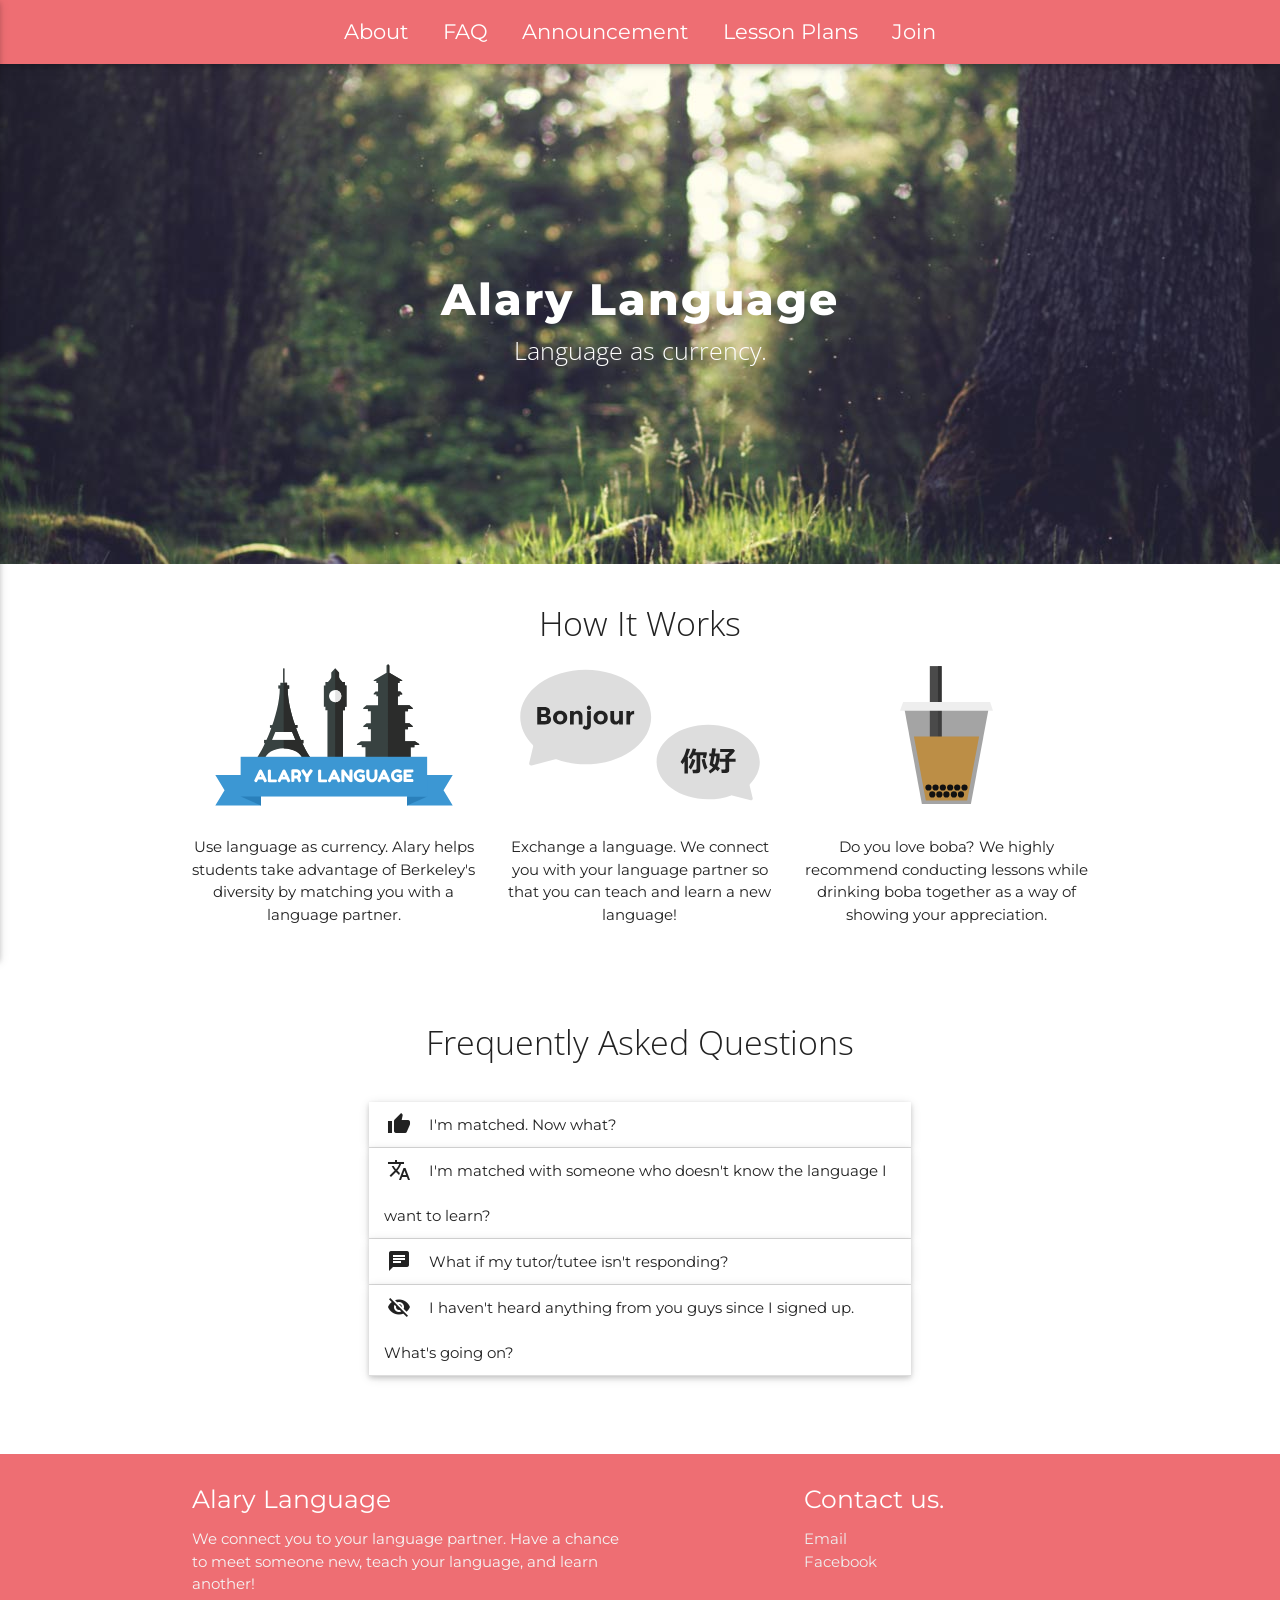
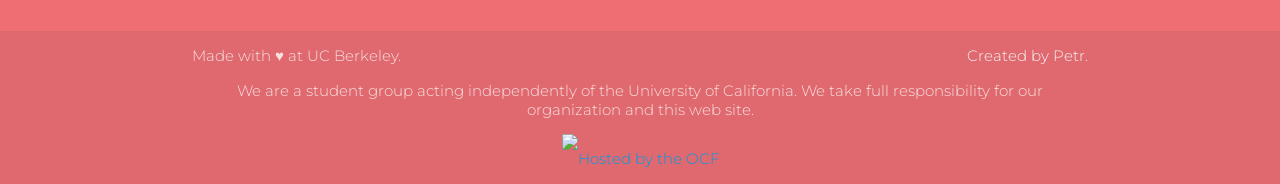
==== index.html @ 9b791e0f "Added icons" ====
<!DOCTYPE html>
<html lang="en-us">
<head>
  <meta charset="UTF-8">
  <meta http-equiv="X-UA-Compatible" content="IE=edge,chrome=1" />
  <link rel="shortcut icon" type="image/png" href="assets/img/favicon.png">
  <title>Alary Language | Learning with a companion.</title>
  <meta content='width=device-width, initial-scale=1.0, maximum-scale=1.0, user-scalable=0' name='viewport' />

  <link rel="stylesheet" type="text/css" href="https://fonts.googleapis.com/css?family=Montserrat|Open+Sans|Material+Icons" />
  <link rel="stylesheet" href="assets/css/font-awesome.css">
  <link rel="stylesheet" href="assets/css/style.css">
</head>
<body>
  <div class="navbar-fixed">
    <nav>
      <div class="nav-wrapper">
        <a href="#" data-activates="mobile-demo" class="button-collapse"><i class="fa fa-bars"></i></a>
        <ul class="center hide-on-med-and-down">
          <li><a class="about-link white-text">About</a></li>
          <li><a class="faq-link white-text">FAQ</a></li>
          <li><a class="white-text" href="assets/docs/announcement.pdf" target="_blank">Announcement</a></li>
          <li>
              <a class="white-text dropdown-button" data-activates="lesson-plans1">Lesson Plans</a>
              <ul id='lesson-plans1' class='dropdown-content'>
                <li><a class="grey-text text-darken-3" href="./french/">French</a></li>
              </ul>
          </li>
          <li><a class="white-text" href="https://goo.gl/forms/TCjDpClLtpwYhnI52" target="_blank">Join</a></li>
        </ul>
        <ul class="side-nav" id="mobile-demo">
          <li><a class="about-link white-text">About</a></li>
          <li><a class="faq-link white-text">FAQ</a></li>
          <li><a class="white-text" href="assets/docs/announcement.pdf" target="_blank">Announcement</a></li>
          <li>
              <a class="white-text dropdown-button" data-activates="lesson-plans2">Lesson Plans</a>
              <ul id='lesson-plans2' class='dropdown-content'>
                <li><a class="grey-text text-darken-3" href="./french/">French</a></li>
              </ul>
          </li>
          <li><a class="white-text" href="https://goo.gl/forms/TCjDpClLtpwYhnI52" target="_blank">Join</a></li>
        </ul>
      </div>
    </nav>
  </div>

  <div class="parallax-container">
    <div class="parallax">
      <div class="cover valign-wrapper">
        <div class="text-container valign center">
          <h3 class="white-text">Alary Language</h3>
          <h5 class="white-text">Language as currency.</h5>
        </div>
      </div>
      <img class="cover-img" src="assets/img/temp-cover.jpg">
    </div>
  </div>

  <section class="three-column">
    <div class="container">
      <div class="row center">
        <h4 id="about-header" class="label">How It Works</h4>
        <div class="col m4">
          <img src="assets/img/cover.svg" height="160px">
          <p>
            Use language as currency. Alary helps students take advantage of Berkeley's diversity by matching you with a language partner.
          </p>
        </div>
        <div class="col m4">
          <img src="assets/img/exchange.svg" height="160px">
          <p>
            Exchange a language. We connect you with your language partner so that you can teach and learn a new language!
          </p>
        </div>
        <div class="col m4">
          <img src="assets/img/boba.svg" height="160px">
          <p>
            Do you love boba? We highly recommend conducting lessons while drinking boba together as a way of showing your appreciation.
          </p>
        </div>
      </div>
    </div>
  </section>

  <section class="faq">
    <div class="container">
      <div class="row center">
        <h4 id="faq-header" class="label">Frequently Asked Questions</h4>
      </div>
      <div class="row">
        <div class="col offset-s1 s10 offset-m2 m8">
          <ul class="collapsible popout" data-collapsible="accordion">
            <li>
            <div class="collapsible-header"><i class="material-icons">thumb_up</i>I'm matched. Now what?</div>
              <div class="collapsible-body"><p>We provide the contact information for your tutor/tutee so you can contact each other and set up a mutual time to learn! If for some reasons the match does not work out (due to scheduling conflict, etc.), email us and let us know! We will rematch you as soon as possible.</p></div>
            </li>
            <li>
              <div class="collapsible-header"><i class="material-icons">translate</i>I'm matched with someone who doesn't know the language I want to learn?</div>
              <div class="collapsible-body"><p>That means you are matched as a tutor! It's hard to find a perfect match where the other student wants to learn the language you can teach and knows the language you want to learn. Often we have a three-way match, where you are matched as a tutor to a student and as a tutee to another student.</p></div>
            </li>
            <li>
              <div class="collapsible-header"><i class="material-icons">chat</i>What if my tutor/tutee isn't responding?</div>
              <div class="collapsible-body"><p>Email us and we will contact your tutor/tutee. We give them 3 days to respond; after that we will rematch you with another person.</p></div>
            </li>
            <li>
              <div class="collapsible-header"><i class="material-icons">visibility_off</i>I haven't heard anything from you guys since I signed up. What's going on?</div>
              <div class="collapsible-body"><p>We are sorry for the inconvenience! We are trying to match a vast amount of people with a variety of needs and schedules. If you are not matched yet, it means that no tutors are available who can teach the language you want to learn. If you no longer want to be matched, email us and let us know.</p></div>
            </li>
          </ul>
        </div>
      </div>
    </div>
  </section>

  <footer class="page-footer">
    <div class="container">
      <div class="row">
        <div class="col l6 s12">
          <h5 class="white-text">Alary Language</h5>
          <p class="grey-text text-lighten-4">We connect you to your language partner. Have a chance to meet someone new, teach your language, and learn another!</p>
        </div>
        <div class="col l4 offset-l2 s12">
          <h5 class="white-text">Contact us.</h5>
          <ul>
            <li><a class="grey-text text-lighten-3" href="mailto:alarylanguage@gmail.com">Email</a></li>
            <li><a class="grey-text text-lighten-3" href="http://www.facebook.com/alarylanguage" target="_blank">Facebook</a></li>
          </ul>
        </div>
      </div>
    </div>
    <div class="footer-copyright">
      <div class="container">
        Made with &hearts; at UC Berkeley.
        <a class="grey-text text-lighten-4 right hide-on-small-and-down" href="http://www.peterlee.tech/" target="_blank">Created by Petr.</a>
        <div class="ocf">
          <p class="pledge">We are a student group acting independently of the University of California. We take full responsibility for our organization and this web site.</p>
          <a href="https://www.ocf.berkeley.edu">
            <img src="https://www.ocf.berkeley.edu/hosting-logos/ocfbadge_mini8.png" alt="Hosted by the OCF" style="border: 0;"/>
          </a>
        </div>
      </div>
    </div>
  </footer>

  <script type="text/javascript" src="https://code.jquery.com/jquery-2.1.1.min.js"></script>
  <script type="text/javascript" src="assets/js/app.js"></script>
  <script type="text/javascript" src="assets/js/materialize.min.js"></script>
</body>
---- assets/css/style.css ----
.btn,.btn-flat,.btn-large,.waves-effect,a{-webkit-tap-highlight-color:transparent}.btn,.btn-large,a{text-decoration:none}img,legend{border:0}legend,ul{padding:0}.fade-in,ul.staggered-list li{opacity:0}.pagination li,table.centered tbody tr td,table.centered thead tr th{text-align:center}table.bordered>tbody>tr,table.bordered>thead>tr,thead{border-bottom:1px solid #d0d0d0}.tabs,.truncate,nav .brand-logo{white-space:nowrap}.collapsible-body,.row .col,html,span.badge{box-sizing:border-box}.clearfix,.row:after,.toast{clear:both}.picker__table,table{border-collapse:collapse;border-spacing:0}.materialize-red{background-color:#e51c23!important}.materialize-red-text{color:#e51c23!important}.materialize-red.lighten-5{background-color:#fdeaeb!important}.materialize-red-text.text-lighten-5{color:#fdeaeb!important}.materialize-red.lighten-4{background-color:#f8c1c3!important}.materialize-red-text.text-lighten-4{color:#f8c1c3!important}.materialize-red.lighten-3{background-color:#f3989b!important}.materialize-red-text.text-lighten-3{color:#f3989b!important}.materialize-red.lighten-2{background-color:#ee6e73!important}.materialize-red-text.text-lighten-2{color:#ee6e73!important}.materialize-red.lighten-1{background-color:#ea454b!important}.materialize-red-text.text-lighten-1{color:#ea454b!important}.materialize-red.darken-1{background-color:#d0181e!important}.materialize-red-text.text-darken-1{color:#d0181e!important}.materialize-red.darken-2{background-color:#b9151b!important}.materialize-red-text.text-darken-2{color:#b9151b!important}.materialize-red.darken-3{background-color:#a21318!important}.materialize-red-text.text-darken-3{color:#a21318!important}.materialize-red.darken-4{background-color:#8b1014!important}.materialize-red-text.text-darken-4{color:#8b1014!important}.red{background-color:#F44336!important}.red-text{color:#F44336!important}.red.lighten-5{background-color:#FFEBEE!important}.red-text.text-lighten-5{color:#FFEBEE!important}.red.lighten-4{background-color:#FFCDD2!important}.red-text.text-lighten-4{color:#FFCDD2!important}.red.lighten-3{background-color:#EF9A9A!important}.red-text.text-lighten-3{color:#EF9A9A!important}.red.lighten-2{background-color:#E57373!important}.red-text.text-lighten-2{color:#E57373!important}.red.lighten-1{background-color:#EF5350!important}.red-text.text-lighten-1{color:#EF5350!important}.red.darken-1{background-color:#E53935!important}.red-text.text-darken-1{color:#E53935!important}.red.darken-2{background-color:#D32F2F!important}.red-text.text-darken-2{color:#D32F2F!important}.red.darken-3{background-color:#C62828!important}.red-text.text-darken-3{color:#C62828!important}.red.darken-4{background-color:#B71C1C!important}.red-text.text-darken-4{color:#B71C1C!important}.red.accent-1{background-color:#FF8A80!important}.red-text.text-accent-1{color:#FF8A80!important}.red.accent-2{background-color:#FF5252!important}.red-text.text-accent-2{color:#FF5252!important}.red.accent-3{background-color:#FF1744!important}.red-text.text-accent-3{color:#FF1744!important}.red.accent-4{background-color:#D50000!important}.red-text.text-accent-4{color:#D50000!important}.pink{background-color:#e91e63!important}.pink-text{color:#e91e63!important}.pink.lighten-5{background-color:#fce4ec!important}.pink-text.text-lighten-5{color:#fce4ec!important}.pink.lighten-4{background-color:#f8bbd0!important}.pink-text.text-lighten-4{color:#f8bbd0!important}.pink.lighten-3{background-color:#f48fb1!important}.pink-text.text-lighten-3{color:#f48fb1!important}.pink.lighten-2{background-color:#f06292!important}.pink-text.text-lighten-2{color:#f06292!important}.pink.lighten-1{background-color:#ec407a!important}.pink-text.text-lighten-1{color:#ec407a!important}.pink.darken-1{background-color:#d81b60!important}.pink-text.text-darken-1{color:#d81b60!important}.pink.darken-2{background-color:#c2185b!important}.pink-text.text-darken-2{color:#c2185b!important}.pink.darken-3{background-color:#ad1457!important}.pink-text.text-darken-3{color:#ad1457!important}.pink.darken-4{background-color:#880e4f!important}.pink-text.text-darken-4{color:#880e4f!important}.pink.accent-1{background-color:#ff80ab!important}.pink-text.text-accent-1{color:#ff80ab!important}.pink.accent-2{background-color:#ff4081!important}.pink-text.text-accent-2{color:#ff4081!important}.pink.accent-3{background-color:#f50057!important}.pink-text.text-accent-3{color:#f50057!important}.pink.accent-4{background-color:#c51162!important}.pink-text.text-accent-4{color:#c51162!important}.purple{background-color:#9c27b0!important}.purple-text{color:#9c27b0!important}.purple.lighten-5{background-color:#f3e5f5!important}.purple-text.text-lighten-5{color:#f3e5f5!important}.purple.lighten-4{background-color:#e1bee7!important}.purple-text.text-lighten-4{color:#e1bee7!important}.purple.lighten-3{background-color:#ce93d8!important}.purple-text.text-lighten-3{color:#ce93d8!important}.purple.lighten-2{background-color:#ba68c8!important}.purple-text.text-lighten-2{color:#ba68c8!important}.purple.lighten-1{background-color:#ab47bc!important}.purple-text.text-lighten-1{color:#ab47bc!important}.purple.darken-1{background-color:#8e24aa!important}.purple-text.text-darken-1{color:#8e24aa!important}.purple.darken-2{background-color:#7b1fa2!important}.purple-text.text-darken-2{color:#7b1fa2!important}.purple.darken-3{background-color:#6a1b9a!important}.purple-text.text-darken-3{color:#6a1b9a!important}.purple.darken-4{background-color:#4a148c!important}.purple-text.text-darken-4{color:#4a148c!important}.purple.accent-1{background-color:#ea80fc!important}.purple-text.text-accent-1{color:#ea80fc!important}.purple.accent-2{background-color:#e040fb!important}.purple-text.text-accent-2{color:#e040fb!important}.purple.accent-3{background-color:#d500f9!important}.purple-text.text-accent-3{color:#d500f9!important}.purple.accent-4{background-color:#a0f!important}.purple-text.text-accent-4{color:#a0f!important}.deep-purple{background-color:#673ab7!important}.deep-purple-text{color:#673ab7!important}.deep-purple.lighten-5{background-color:#ede7f6!important}.deep-purple-text.text-lighten-5{color:#ede7f6!important}.deep-purple.lighten-4{background-color:#d1c4e9!important}.deep-purple-text.text-lighten-4{color:#d1c4e9!important}.deep-purple.lighten-3{background-color:#b39ddb!important}.deep-purple-text.text-lighten-3{color:#b39ddb!important}.deep-purple.lighten-2{background-color:#9575cd!important}.deep-purple-text.text-lighten-2{color:#9575cd!important}.deep-purple.lighten-1{background-color:#7e57c2!important}.deep-purple-text.text-lighten-1{color:#7e57c2!important}.deep-purple.darken-1{background-color:#5e35b1!important}.deep-purple-text.text-darken-1{color:#5e35b1!important}.deep-purple.darken-2{background-color:#512da8!important}.deep-purple-text.text-darken-2{color:#512da8!important}.deep-purple.darken-3{background-color:#4527a0!important}.deep-purple-text.text-darken-3{color:#4527a0!important}.deep-purple.darken-4{background-color:#311b92!important}.deep-purple-text.text-darken-4{color:#311b92!important}.deep-purple.accent-1{background-color:#b388ff!important}.deep-purple-text.text-accent-1{color:#b388ff!important}.deep-purple.accent-2{background-color:#7c4dff!important}.deep-purple-text.text-accent-2{color:#7c4dff!important}.deep-purple.accent-3{background-color:#651fff!important}.deep-purple-text.text-accent-3{color:#651fff!important}.deep-purple.accent-4{background-color:#6200ea!important}.deep-purple-text.text-accent-4{color:#6200ea!important}.indigo{background-color:#3f51b5!important}.indigo-text{color:#3f51b5!important}.indigo.lighten-5{background-color:#e8eaf6!important}.indigo-text.text-lighten-5{color:#e8eaf6!important}.indigo.lighten-4{background-color:#c5cae9!important}.indigo-text.text-lighten-4{color:#c5cae9!important}.indigo.lighten-3{background-color:#9fa8da!important}.indigo-text.text-lighten-3{color:#9fa8da!important}.indigo.lighten-2{background-color:#7986cb!important}.indigo-text.text-lighten-2{color:#7986cb!important}.indigo.lighten-1{background-color:#5c6bc0!important}.indigo-text.text-lighten-1{color:#5c6bc0!important}.indigo.darken-1{background-color:#3949ab!important}.indigo-text.text-darken-1{color:#3949ab!important}.indigo.darken-2{background-color:#303f9f!important}.indigo-text.text-darken-2{color:#303f9f!important}.indigo.darken-3{background-color:#283593!important}.indigo-text.text-darken-3{color:#283593!important}.indigo.darken-4{background-color:#1a237e!important}.indigo-text.text-darken-4{color:#1a237e!important}.indigo.accent-1{background-color:#8c9eff!important}.indigo-text.text-accent-1{color:#8c9eff!important}.indigo.accent-2{background-color:#536dfe!important}.indigo-text.text-accent-2{color:#536dfe!important}.indigo.accent-3{background-color:#3d5afe!important}.indigo-text.text-accent-3{color:#3d5afe!important}.indigo.accent-4{background-color:#304ffe!important}.indigo-text.text-accent-4{color:#304ffe!important}.blue{background-color:#2196F3!important}.blue-text{color:#2196F3!important}.blue.lighten-5{background-color:#E3F2FD!important}.blue-text.text-lighten-5{color:#E3F2FD!important}.blue.lighten-4{background-color:#BBDEFB!important}.blue-text.text-lighten-4{color:#BBDEFB!important}.blue.lighten-3{background-color:#90CAF9!important}.blue-text.text-lighten-3{color:#90CAF9!important}.blue.lighten-2{background-color:#64B5F6!important}.blue-text.text-lighten-2{color:#64B5F6!important}.blue.lighten-1{background-color:#42A5F5!important}.blue-text.text-lighten-1{color:#42A5F5!important}.blue.darken-1{background-color:#1E88E5!important}.blue-text.text-darken-1{color:#1E88E5!important}.blue.darken-2{background-color:#1976D2!important}.blue-text.text-darken-2{color:#1976D2!important}.blue.darken-3{background-color:#1565C0!important}.blue-text.text-darken-3{color:#1565C0!important}.blue.darken-4{background-color:#0D47A1!important}.blue-text.text-darken-4{color:#0D47A1!important}.blue.accent-1{background-color:#82B1FF!important}.blue-text.text-accent-1{color:#82B1FF!important}.blue.accent-2{background-color:#448AFF!important}.blue-text.text-accent-2{color:#448AFF!important}.blue.accent-3{background-color:#2979FF!important}.blue-text.text-accent-3{color:#2979FF!important}.blue.accent-4{background-color:#2962FF!important}.blue-text.text-accent-4{color:#2962FF!important}.light-blue{background-color:#03a9f4!important}.light-blue-text{color:#03a9f4!important}.light-blue.lighten-5{background-color:#e1f5fe!important}.light-blue-text.text-lighten-5{color:#e1f5fe!important}.light-blue.lighten-4{background-color:#b3e5fc!important}.light-blue-text.text-lighten-4{color:#b3e5fc!important}.light-blue.lighten-3{background-color:#81d4fa!important}.light-blue-text.text-lighten-3{color:#81d4fa!important}.light-blue.lighten-2{background-color:#4fc3f7!important}.light-blue-text.text-lighten-2{color:#4fc3f7!important}.light-blue.lighten-1{background-color:#29b6f6!important}.light-blue-text.text-lighten-1{color:#29b6f6!important}.light-blue.darken-1{background-color:#039be5!important}.light-blue-text.text-darken-1{color:#039be5!important}.light-blue.darken-2{background-color:#0288d1!important}.light-blue-text.text-darken-2{color:#0288d1!important}.light-blue.darken-3{background-color:#0277bd!important}.light-blue-text.text-darken-3{color:#0277bd!important}.light-blue.darken-4{background-color:#01579b!important}.light-blue-text.text-darken-4{color:#01579b!important}.light-blue.accent-1{background-color:#80d8ff!important}.light-blue-text.text-accent-1{color:#80d8ff!important}.light-blue.accent-2{background-color:#40c4ff!important}.light-blue-text.text-accent-2{color:#40c4ff!important}.light-blue.accent-3{background-color:#00b0ff!important}.light-blue-text.text-accent-3{color:#00b0ff!important}.light-blue.accent-4{background-color:#0091ea!important}.light-blue-text.text-accent-4{color:#0091ea!important}.cyan{background-color:#00bcd4!important}.cyan-text{color:#00bcd4!important}.cyan.lighten-5{background-color:#e0f7fa!important}.cyan-text.text-lighten-5{color:#e0f7fa!important}.cyan.lighten-4{background-color:#b2ebf2!important}.cyan-text.text-lighten-4{color:#b2ebf2!important}.cyan.lighten-3{background-color:#80deea!important}.cyan-text.text-lighten-3{color:#80deea!important}.cyan.lighten-2{background-color:#4dd0e1!important}.cyan-text.text-lighten-2{color:#4dd0e1!important}.cyan.lighten-1{background-color:#26c6da!important}.cyan-text.text-lighten-1{color:#26c6da!important}.cyan.darken-1{background-color:#00acc1!important}.cyan-text.text-darken-1{color:#00acc1!important}.cyan.darken-2{background-color:#0097a7!important}.cyan-text.text-darken-2{color:#0097a7!important}.cyan.darken-3{background-color:#00838f!important}.cyan-text.text-darken-3{color:#00838f!important}.cyan.darken-4{background-color:#006064!important}.cyan-text.text-darken-4{color:#006064!important}.cyan.accent-1{background-color:#84ffff!important}.cyan-text.text-accent-1{color:#84ffff!important}.cyan.accent-2{background-color:#18ffff!important}.cyan-text.text-accent-2{color:#18ffff!important}.cyan.accent-3{background-color:#00e5ff!important}.cyan-text.text-accent-3{color:#00e5ff!important}.cyan.accent-4{background-color:#00b8d4!important}.cyan-text.text-accent-4{color:#00b8d4!important}.teal{background-color:#009688!important}.teal-text{color:#009688!important}.teal.lighten-5{background-color:#e0f2f1!important}.teal-text.text-lighten-5{color:#e0f2f1!important}.teal.lighten-4{background-color:#b2dfdb!important}.teal-text.text-lighten-4{color:#b2dfdb!important}.teal.lighten-3{background-color:#80cbc4!important}.teal-text.text-lighten-3{color:#80cbc4!important}.teal.lighten-2{background-color:#4db6ac!important}.teal-text.text-lighten-2{color:#4db6ac!important}.teal.lighten-1{background-color:#26a69a!important}.teal-text.text-lighten-1{color:#26a69a!important}.teal.darken-1{background-color:#00897b!important}.teal-text.text-darken-1{color:#00897b!important}.teal.darken-2{background-color:#00796b!important}.teal-text.text-darken-2{color:#00796b!important}.teal.darken-3{background-color:#00695c!important}.teal-text.text-darken-3{color:#00695c!important}.teal.darken-4{background-color:#004d40!important}.teal-text.text-darken-4{color:#004d40!important}.teal.accent-1{background-color:#a7ffeb!important}.teal-text.text-accent-1{color:#a7ffeb!important}.teal.accent-2{background-color:#64ffda!important}.teal-text.text-accent-2{color:#64ffda!important}.teal.accent-3{background-color:#1de9b6!important}.teal-text.text-accent-3{color:#1de9b6!important}.teal.accent-4{background-color:#00bfa5!important}.teal-text.text-accent-4{color:#00bfa5!important}.green{background-color:#4CAF50!important}.green-text{color:#4CAF50!important}.green.lighten-5{background-color:#E8F5E9!important}.green-text.text-lighten-5{color:#E8F5E9!important}.green.lighten-4{background-color:#C8E6C9!important}.green-text.text-lighten-4{color:#C8E6C9!important}.green.lighten-3{background-color:#A5D6A7!important}.green-text.text-lighten-3{color:#A5D6A7!important}.green.lighten-2{background-color:#81C784!important}.green-text.text-lighten-2{color:#81C784!important}.green.lighten-1{background-color:#66BB6A!important}.green-text.text-lighten-1{color:#66BB6A!important}.green.darken-1{background-color:#43A047!important}.green-text.text-darken-1{color:#43A047!important}.green.darken-2{background-color:#388E3C!important}.green-text.text-darken-2{color:#388E3C!important}.green.darken-3{background-color:#2E7D32!important}.green-text.text-darken-3{color:#2E7D32!important}.green.darken-4{background-color:#1B5E20!important}.green-text.text-darken-4{color:#1B5E20!important}.green.accent-1{background-color:#B9F6CA!important}.green-text.text-accent-1{color:#B9F6CA!important}.green.accent-2{background-color:#69F0AE!important}.green-text.text-accent-2{color:#69F0AE!important}.green.accent-3{background-color:#00E676!important}.green-text.text-accent-3{color:#00E676!important}.green.accent-4{background-color:#00C853!important}.green-text.text-accent-4{color:#00C853!important}.light-green{background-color:#8bc34a!important}.light-green-text{color:#8bc34a!important}.light-green.lighten-5{background-color:#f1f8e9!important}.light-green-text.text-lighten-5{color:#f1f8e9!important}.light-green.lighten-4{background-color:#dcedc8!important}.light-green-text.text-lighten-4{color:#dcedc8!important}.light-green.lighten-3{background-color:#c5e1a5!important}.light-green-text.text-lighten-3{color:#c5e1a5!important}.light-green.lighten-2{background-color:#aed581!important}.light-green-text.text-lighten-2{color:#aed581!important}.light-green.lighten-1{background-color:#9ccc65!important}.light-green-text.text-lighten-1{color:#9ccc65!important}.light-green.darken-1{background-color:#7cb342!important}.light-green-text.text-darken-1{color:#7cb342!important}.light-green.darken-2{background-color:#689f38!important}.light-green-text.text-darken-2{color:#689f38!important}.light-green.darken-3{background-color:#558b2f!important}.light-green-text.text-darken-3{color:#558b2f!important}.light-green.darken-4{background-color:#33691e!important}.light-green-text.text-darken-4{color:#33691e!important}.light-green.accent-1{background-color:#ccff90!important}.light-green-text.text-accent-1{color:#ccff90!important}.light-green.accent-2{background-color:#b2ff59!important}.light-green-text.text-accent-2{color:#b2ff59!important}.light-green.accent-3{background-color:#76ff03!important}.light-green-text.text-accent-3{color:#76ff03!important}.light-green.accent-4{background-color:#64dd17!important}.light-green-text.text-accent-4{color:#64dd17!important}.lime{background-color:#cddc39!important}.lime-text{color:#cddc39!important}.lime.lighten-5{background-color:#f9fbe7!important}.lime-text.text-lighten-5{color:#f9fbe7!important}.lime.lighten-4{background-color:#f0f4c3!important}.lime-text.text-lighten-4{color:#f0f4c3!important}.lime.lighten-3{background-color:#e6ee9c!important}.lime-text.text-lighten-3{color:#e6ee9c!important}.lime.lighten-2{background-color:#dce775!important}.lime-text.text-lighten-2{color:#dce775!important}.lime.lighten-1{background-color:#d4e157!important}.lime-text.text-lighten-1{color:#d4e157!important}.lime.darken-1{background-color:#c0ca33!important}.lime-text.text-darken-1{color:#c0ca33!important}.lime.darken-2{background-color:#afb42b!important}.lime-text.text-darken-2{color:#afb42b!important}.lime.darken-3{background-color:#9e9d24!important}.lime-text.text-darken-3{color:#9e9d24!important}.lime.darken-4{background-color:#827717!important}.lime-text.text-darken-4{color:#827717!important}.lime.accent-1{background-color:#f4ff81!important}.lime-text.text-accent-1{color:#f4ff81!important}.lime.accent-2{background-color:#eeff41!important}.lime-text.text-accent-2{color:#eeff41!important}.lime.accent-3{background-color:#c6ff00!important}.lime-text.text-accent-3{color:#c6ff00!important}.lime.accent-4{background-color:#aeea00!important}.lime-text.text-accent-4{color:#aeea00!important}.yellow{background-color:#ffeb3b!important}.yellow-text{color:#ffeb3b!important}.yellow.lighten-5{background-color:#fffde7!important}.yellow-text.text-lighten-5{color:#fffde7!important}.yellow.lighten-4{background-color:#fff9c4!important}.yellow-text.text-lighten-4{color:#fff9c4!important}.yellow.lighten-3{background-color:#fff59d!important}.yellow-text.text-lighten-3{color:#fff59d!important}.yellow.lighten-2{background-color:#fff176!important}.yellow-text.text-lighten-2{color:#fff176!important}.yellow.lighten-1{background-color:#ffee58!important}.yellow-text.text-lighten-1{color:#ffee58!important}.yellow.darken-1{background-color:#fdd835!important}.yellow-text.text-darken-1{color:#fdd835!important}.yellow.darken-2{background-color:#fbc02d!important}.yellow-text.text-darken-2{color:#fbc02d!important}.yellow.darken-3{background-color:#f9a825!important}.yellow-text.text-darken-3{color:#f9a825!important}.yellow.darken-4{background-color:#f57f17!important}.yellow-text.text-darken-4{color:#f57f17!important}.yellow.accent-1{background-color:#ffff8d!important}.yellow-text.text-accent-1{color:#ffff8d!important}.yellow.accent-2{background-color:#ff0!important}.yellow-text.text-accent-2{color:#ff0!important}.yellow.accent-3{background-color:#ffea00!important}.yellow-text.text-accent-3{color:#ffea00!important}.yellow.accent-4{background-color:#ffd600!important}.yellow-text.text-accent-4{color:#ffd600!important}.amber{background-color:#ffc107!important}.amber-text{color:#ffc107!important}.amber.lighten-5{background-color:#fff8e1!important}.amber-text.text-lighten-5{color:#fff8e1!important}.amber.lighten-4{background-color:#ffecb3!important}.amber-text.text-lighten-4{color:#ffecb3!important}.amber.lighten-3{background-color:#ffe082!important}.amber-text.text-lighten-3{color:#ffe082!important}.amber.lighten-2{background-color:#ffd54f!important}.amber-text.text-lighten-2{color:#ffd54f!important}.amber.lighten-1{background-color:#ffca28!important}.amber-text.text-lighten-1{color:#ffca28!important}.amber.darken-1{background-color:#ffb300!important}.amber-text.text-darken-1{color:#ffb300!important}.amber.darken-2{background-color:#ffa000!important}.amber-text.text-darken-2{color:#ffa000!important}.amber.darken-3{background-color:#ff8f00!important}.amber-text.text-darken-3{color:#ff8f00!important}.amber.darken-4{background-color:#ff6f00!important}.amber-text.text-darken-4{color:#ff6f00!important}.amber.accent-1{background-color:#ffe57f!important}.amber-text.text-accent-1{color:#ffe57f!important}.amber.accent-2{background-color:#ffd740!important}.amber-text.text-accent-2{color:#ffd740!important}.amber.accent-3{background-color:#ffc400!important}.amber-text.text-accent-3{color:#ffc400!important}.amber.accent-4{background-color:#ffab00!important}.amber-text.text-accent-4{color:#ffab00!important}.orange{background-color:#ff9800!important}.orange-text{color:#ff9800!important}.orange.lighten-5{background-color:#fff3e0!important}.orange-text.text-lighten-5{color:#fff3e0!important}.orange.lighten-4{background-color:#ffe0b2!important}.orange-text.text-lighten-4{color:#ffe0b2!important}.orange.lighten-3{background-color:#ffcc80!important}.orange-text.text-lighten-3{color:#ffcc80!important}.orange.lighten-2{background-color:#ffb74d!important}.orange-text.text-lighten-2{color:#ffb74d!important}.orange.lighten-1{background-color:#ffa726!important}.orange-text.text-lighten-1{color:#ffa726!important}.orange.darken-1{background-color:#fb8c00!important}.orange-text.text-darken-1{color:#fb8c00!important}.orange.darken-2{background-color:#f57c00!important}.orange-text.text-darken-2{color:#f57c00!important}.orange.darken-3{background-color:#ef6c00!important}.orange-text.text-darken-3{color:#ef6c00!important}.orange.darken-4{background-color:#e65100!important}.orange-text.text-darken-4{color:#e65100!important}.orange.accent-1{background-color:#ffd180!important}.orange-text.text-accent-1{color:#ffd180!important}.orange.accent-2{background-color:#ffab40!important}.orange-text.text-accent-2{color:#ffab40!important}.orange.accent-3{background-color:#ff9100!important}.orange-text.text-accent-3{color:#ff9100!important}.orange.accent-4{background-color:#ff6d00!important}.orange-text.text-accent-4{color:#ff6d00!important}.deep-orange{background-color:#ff5722!important}.deep-orange-text{color:#ff5722!important}.deep-orange.lighten-5{background-color:#fbe9e7!important}.deep-orange-text.text-lighten-5{color:#fbe9e7!important}.deep-orange.lighten-4{background-color:#ffccbc!important}.deep-orange-text.text-lighten-4{color:#ffccbc!important}.deep-orange.lighten-3{background-color:#ffab91!important}.deep-orange-text.text-lighten-3{color:#ffab91!important}.deep-orange.lighten-2{background-color:#ff8a65!important}.deep-orange-text.text-lighten-2{color:#ff8a65!important}.deep-orange.lighten-1{background-color:#ff7043!important}.deep-orange-text.text-lighten-1{color:#ff7043!important}.deep-orange.darken-1{background-color:#f4511e!important}.deep-orange-text.text-darken-1{color:#f4511e!important}.deep-orange.darken-2{background-color:#e64a19!important}.deep-orange-text.text-darken-2{color:#e64a19!important}.deep-orange.darken-3{background-color:#d84315!important}.deep-orange-text.text-darken-3{color:#d84315!important}.deep-orange.darken-4{background-color:#bf360c!important}.deep-orange-text.text-darken-4{color:#bf360c!important}.deep-orange.accent-1{background-color:#ff9e80!important}.deep-orange-text.text-accent-1{color:#ff9e80!important}.deep-orange.accent-2{background-color:#ff6e40!important}.deep-orange-text.text-accent-2{color:#ff6e40!important}.deep-orange.accent-3{background-color:#ff3d00!important}.deep-orange-text.text-accent-3{color:#ff3d00!important}.deep-orange.accent-4{background-color:#dd2c00!important}.deep-orange-text.text-accent-4{color:#dd2c00!important}.brown{background-color:#795548!important}.brown-text{color:#795548!important}.brown.lighten-5{background-color:#efebe9!important}.brown-text.text-lighten-5{color:#efebe9!important}.brown.lighten-4{background-color:#d7ccc8!important}.brown-text.text-lighten-4{color:#d7ccc8!important}.brown.lighten-3{background-color:#bcaaa4!important}.brown-text.text-lighten-3{color:#bcaaa4!important}.brown.lighten-2{background-color:#a1887f!important}.brown-text.text-lighten-2{color:#a1887f!important}.brown.lighten-1{background-color:#8d6e63!important}.brown-text.text-lighten-1{color:#8d6e63!important}.brown.darken-1{background-color:#6d4c41!important}.brown-text.text-darken-1{color:#6d4c41!important}.brown.darken-2{background-color:#5d4037!important}.brown-text.text-darken-2{color:#5d4037!important}.brown.darken-3{background-color:#4e342e!important}.brown-text.text-darken-3{color:#4e342e!important}.brown.darken-4{background-color:#3e2723!important}.brown-text.text-darken-4{color:#3e2723!important}.blue-grey{background-color:#607d8b!important}.blue-grey-text{color:#607d8b!important}.blue-grey.lighten-5{background-color:#eceff1!important}.blue-grey-text.text-lighten-5{color:#eceff1!important}.blue-grey.lighten-4{background-color:#cfd8dc!important}.blue-grey-text.text-lighten-4{color:#cfd8dc!important}.blue-grey.lighten-3{background-color:#b0bec5!important}.blue-grey-text.text-lighten-3{color:#b0bec5!important}.blue-grey.lighten-2{background-color:#90a4ae!important}.blue-grey-text.text-lighten-2{color:#90a4ae!important}.blue-grey.lighten-1{background-color:#78909c!important}.blue-grey-text.text-lighten-1{color:#78909c!important}.blue-grey.darken-1{background-color:#546e7a!important}.blue-grey-text.text-darken-1{color:#546e7a!important}.blue-grey.darken-2{background-color:#455a64!important}.blue-grey-text.text-darken-2{color:#455a64!important}.blue-grey.darken-3{background-color:#37474f!important}.blue-grey-text.text-darken-3{color:#37474f!important}.blue-grey.darken-4{background-color:#263238!important}.blue-grey-text.text-darken-4{color:#263238!important}.grey{background-color:#9e9e9e!important}.grey-text{color:#9e9e9e!important}.grey.lighten-5{background-color:#fafafa!important}.grey-text.text-lighten-5{color:#fafafa!important}.grey.lighten-4{background-color:#f5f5f5!important}.grey-text.text-lighten-4{color:#f5f5f5!important}.grey.lighten-3{background-color:#eee!important}.grey-text.text-lighten-3{color:#eee!important}.grey.lighten-2{background-color:#e0e0e0!important}.grey-text.text-lighten-2{color:#e0e0e0!important}.grey.lighten-1{background-color:#bdbdbd!important}.grey-text.text-lighten-1{color:#bdbdbd!important}.grey.darken-1{background-color:#757575!important}.grey-text.text-darken-1{color:#757575!important}.grey.darken-2{background-color:#616161!important}.grey-text.text-darken-2{color:#616161!important}.grey.darken-3{background-color:#424242!important}.grey-text.text-darken-3{color:#424242!important}.grey.darken-4{background-color:#212121!important}.grey-text.text-darken-4{color:#212121!important}.black{background-color:#000!important}.black-text{color:#000!important}.white{background-color:#FFF!important}.white-text{color:#FFF!important}.transparent{background-color:transparent!important}.transparent-text{color:transparent!important}/*! normalize.css v3.0.3 | MIT License | github.com/necolas/normalize.css */html{-ms-text-size-adjust:100%;-webkit-text-size-adjust:100%}body{margin:0}article,aside,details,figcaption,figure,footer,header,hgroup,main,menu,nav,section,summary{display:block}audio,canvas,progress,video{display:inline-block;vertical-align:baseline}audio:not([controls]){display:none;height:0}[hidden],template{display:none}a{background-color:transparent;color:#039be5}a:active,a:hover{outline:0}abbr[title]{border-bottom:1px dotted}b,optgroup,strong{font-weight:700}dfn{font-style:italic}mark{background:#ff0;color:#000}sub,sup{font-size:75%;line-height:0;position:relative;vertical-align:baseline}sup{top:-.5em}sub{bottom:-.25em}svg:not(:root){overflow:hidden}figure{margin:1em 40px}hr{box-sizing:content-box;height:0}pre,textarea{overflow:auto}code,kbd,pre,samp{font-family:monospace,monospace;font-size:1em}button,input,optgroup,select,textarea{color:inherit;font:inherit;margin:0}button{overflow:visible}button,select{text-transform:none}button,html input[type=button],input[type=reset],input[type=submit]{-webkit-appearance:button;cursor:pointer}button[disabled],html input[disabled]{cursor:default}button::-moz-focus-inner,input::-moz-focus-inner{border:0;padding:0}input{line-height:normal}input[type=checkbox],input[type=radio]{box-sizing:border-box;padding:0}input[type=number]::-webkit-inner-spin-button,input[type=number]::-webkit-outer-spin-button{height:auto}input[type=search]{-webkit-appearance:textfield;box-sizing:content-box}input[type=search]::-webkit-search-cancel-button,input[type=search]::-webkit-search-decoration{-webkit-appearance:none}fieldset{border:1px solid silver;margin:0 2px;padding:.35em .625em .75em}*,:after,:before{box-sizing:inherit}ul{list-style-type:none}ul.browser-default,ul.browser-default li{list-style-type:initial}ul li{list-style-type:none}.valign-wrapper{display:flex;align-items:center}.valign-wrapper .valign{display:block}.z-depth-0{box-shadow:none!important}.btn,.btn-floating,.btn-large,.card,.card-panel,.collapsible,.dropdown-content,.side-nav,.toast,.z-depth-1,nav{box-shadow:0 2px 5px 0 rgba(0,0,0,.16),0 2px 10px 0 rgba(0,0,0,.12)}.btn-floating:hover,.btn-large:hover,.btn:hover,.z-depth-1-half{box-shadow:0 5px 11px 0 rgba(0,0,0,.18),0 4px 15px 0 rgba(0,0,0,.15)}.z-depth-2{box-shadow:0 8px 17px 0 rgba(0,0,0,.2),0 6px 20px 0 rgba(0,0,0,.19)}.z-depth-3{box-shadow:0 12px 15px 0 rgba(0,0,0,.24),0 17px 50px 0 rgba(0,0,0,.19)}.modal,.z-depth-4{box-shadow:0 16px 28px 0 rgba(0,0,0,.22),0 25px 55px 0 rgba(0,0,0,.21)}.z-depth-5{box-shadow:0 27px 24px 0 rgba(0,0,0,.2),0 40px 77px 0 rgba(0,0,0,.22)}.hoverable{transition:box-shadow .25s;box-shadow:0}.hoverable:hover{transition:box-shadow .25s;box-shadow:0 8px 17px 0 rgba(0,0,0,.2),0 6px 20px 0 rgba(0,0,0,.19)}.divider{height:1px;overflow:hidden;background-color:#e0e0e0}.pagination li.active,footer.page-footer{background-color:#ee6e73}blockquote{margin:20px 0;padding-left:1.5rem;border-left:5px solid #ee6e73}i{line-height:inherit}i.left{float:left;margin-right:15px}i.right{float:right;margin-left:15px}i.tiny{font-size:1rem}i.small{font-size:2rem}i.medium{font-size:4rem}i.large{font-size:6rem}img.responsive-img,video.responsive-video{max-width:100%;height:auto}.pagination li{display:inline-block;border-radius:2px;vertical-align:top;height:30px}.pagination li a{color:#444;display:inline-block;font-size:1.2rem;padding:0 10px;line-height:30px}.pagination li.active a{color:#fff}.pagination li.disabled a{cursor:default;color:#999}.card .card-title.activator,nav ul a{cursor:pointer}.pagination li i{font-size:2rem}.pagination li.pages ul li{display:inline-block;float:none}.breadcrumb{font-size:18px;color:rgba(255,255,255,.7)}.breadcrumb [class*=mdi-],.breadcrumb [class^=mdi-],.breadcrumb i,.breadcrumb i.material-icons{display:inline-block;float:left;font-size:24px}.breadcrumb:before{content:'\E5CC';color:rgba(255,255,255,.7);vertical-align:top;display:inline-block;font-family:'Material Icons';font-weight:400;font-style:normal;font-size:25px;margin:0 10px 0 8px;-webkit-font-smoothing:antialiased}.breadcrumb:first-child:before{display:none}.breadcrumb:last-child{color:#fff}.parallax-container{position:relative;overflow:hidden;height:500px}.parallax,.parallax img{position:absolute;bottom:0}.parallax{top:0;left:0;right:0;z-index:-1}.parallax img{display:none;left:50%;min-width:100%;min-height:100%;-webkit-transform:translate3d(0,0,0);transform:translate3d(0,0,0);transform:translateX(-50%)}.collection,.pin-bottom,.pin-top{position:relative}.pinned{position:fixed!important}.fade-in{transform-origin:0 50%}@media only screen and (max-width:600px){.hide-on-small-and-down,.hide-on-small-only{display:none!important}}@media only screen and (max-width:992px){.pagination{width:100%}.pagination li.next,.pagination li.prev{width:10%}.pagination li.pages{width:80%;overflow:hidden;white-space:nowrap}.hide-on-med-and-down{display:none!important}}@media only screen and (min-width:601px){.hide-on-med-and-up{display:none!important}}@media only screen and (min-width:600px) and (max-width:992px){.hide-on-med-only{display:none!important}}@media only screen and (min-width:993px){.hide-on-large-only{display:none!important}.show-on-large{display:block!important}}@media only screen and (min-width:600px) and (max-width:992px){.show-on-medium{display:block!important}}@media only screen and (min-width:601px){.show-on-medium-and-up{display:block!important}}@media only screen and (max-width:992px){.show-on-medium-and-down{display:block!important}}@media only screen and (max-width:600px){.show-on-small{display:block!important}.center-on-small-only{text-align:center}}footer.page-footer{margin-top:20px;padding-top:20px}footer.page-footer .footer-copyright{overflow:hidden;line-height:50px;color:rgba(255,255,255,.8);background-color:rgba(51,51,51,.08)}table.highlight>tbody>tr:hover,table.striped>tbody>tr:nth-child(odd){background-color:#f2f2f2}table,td,th{border:none}table{width:100%;display:table}table.striped>tbody>tr>td{border-radius:0}table.highlight>tbody>tr{transition:background-color .25s ease}td,th{padding:15px 5px;display:table-cell;text-align:left;vertical-align:middle;border-radius:2px}@media only screen and (max-width:992px){table.responsive-table{width:100%;border-collapse:collapse;border-spacing:0;display:block;position:relative}table.responsive-table td:empty:before{content:'\00a0'}table.responsive-table td,table.responsive-table th{margin:0;vertical-align:top}table.responsive-table thead{display:block;float:left;border:0;border-right:1px solid #d0d0d0}table.responsive-table thead tr{display:block;padding:0 10px 0 0}table.responsive-table thead tr th::before{content:"\00a0"}table.responsive-table tbody{display:block;width:auto;position:relative;overflow-x:auto;white-space:nowrap}table.responsive-table tbody tr{display:inline-block;vertical-align:top}table.responsive-table th{display:block;text-align:right}table.responsive-table td{display:block;min-height:1.25em;text-align:left}table.responsive-table tr{padding:0 10px}table.responsive-table.bordered th{border-bottom:0;border-left:0}table.responsive-table.bordered td{border-left:0;border-right:0;border-bottom:0}table.responsive-table.bordered tr{border:0}table.responsive-table.bordered tbody tr{border-right:1px solid #d0d0d0}}.collection{margin:.5rem 0 1rem;border:1px solid #e0e0e0;border-radius:2px;overflow:hidden}.collection .collection-item{background-color:#fff;line-height:1.5rem;padding:10px 20px;margin:0;border-bottom:1px solid #e0e0e0}.collection .collection-item.avatar{min-height:84px;padding-left:72px;position:relative}.collection .collection-item.avatar .circle{position:absolute;width:42px;height:42px;overflow:hidden;left:15px;display:inline-block;vertical-align:middle}.collection .collection-item.avatar i.circle{font-size:18px;line-height:42px;color:#fff;background-color:#999;text-align:center}.collection .collection-item.avatar .title{font-size:16px}.collection .collection-item.avatar p{margin:0}.collection .collection-item.avatar .secondary-content{position:absolute;top:16px;right:16px}.collection .collection-item:last-child{border-bottom:none}.collection .collection-item.active{background-color:#26a69a;color:#eafaf9}.collection .collection-item.active .secondary-content{color:#fff}.collection a.collection-item{display:block;transition:.25s;color:#26a69a}.collection a.collection-item:not(.active):hover{background-color:#ddd}.collection.with-header .collection-header{background-color:#fff;border-bottom:1px solid #e0e0e0;padding:10px 20px}.collection.with-header .collection-item{padding-left:30px}.collection.with-header .collection-item.avatar{padding-left:72px}.secondary-content{float:right;color:#26a69a}.collapsible .collection{margin:0;border:none}span.badge{min-width:3rem;padding:0 6px;text-align:center;font-size:1rem;line-height:inherit;color:#757575;position:absolute;right:15px}nav,nav a,nav ul a,span.badge.new{color:#fff}span.badge.new{font-weight:300;font-size:.8rem;background-color:#26a69a;border-radius:2px}h1,h2,h3,h4,h5,h6,html{font-weight:400}span.badge.new:after{content:" new"}span.badge[data-badge-caption]::after{content:" " attr(data-badge-caption)}nav ul a span.badge{position:static;margin-left:4px;line-height:0}.video-container{position:relative;padding-bottom:56.25%;height:0;overflow:hidden}.video-container embed,.video-container iframe,.video-container object{position:absolute;top:0;left:0;width:100%;height:100%}.progress{position:relative;height:4px;display:block;width:100%;background-color:#acece6;border-radius:2px;margin:.5rem 0 1rem;overflow:hidden}.progress .determinate,.progress .indeterminate{background-color:#26a69a}.progress .determinate{position:absolute;top:0;left:0;bottom:0;transition:width .3s linear}nav ul a,nav ul li{transition:background-color .3s}.progress .indeterminate:after,.progress .indeterminate:before{content:'';position:absolute;background-color:inherit;left:0;top:0;bottom:0;will-change:left,right}.progress .indeterminate:before{animation:indeterminate 2.1s cubic-bezier(.65,.815,.735,.395) infinite}.progress .indeterminate:after{animation:indeterminate-short 2.1s cubic-bezier(.165,.84,.44,1) infinite;animation-delay:1.15s}.row .col[class*=push-],.row .col[class*=pull-],nav .nav-wrapper{position:relative}nav ul a:hover,nav ul li.active{background-color:rgba(0,0,0,.1)}@keyframes indeterminate{0%{left:-35%;right:100%}100%,60%{left:100%;right:-90%}}@keyframes indeterminate-short{0%{left:-200%;right:100%}100%,60%{left:107%;right:-8%}}.row .col.s1,.row .col.s10,.row .col.s11,.row .col.s12,.row .col.s2,.row .col.s3,.row .col.s4,.row .col.s5,.row .col.s7,.row .col.s8,.row .col.s9{left:auto;right:auto}.hide{display:none!important}.left-align{text-align:left}.right-align{text-align:right}.btn,.btn-floating i,.btn-large,.center,.center-align,.material-tooltip,.tabs .tab{text-align:center}.left{float:left!important}.right{float:right!important}.no-select,input[type=range],input[type=range]+.thumb{-webkit-touch-callout:none;-webkit-user-select:none;-khtml-user-select:none;-moz-user-select:none;-ms-user-select:none;user-select:none}.circle{border-radius:50%}.center-block{display:block;margin-left:auto;margin-right:auto}.truncate{display:block;overflow:hidden;text-overflow:ellipsis}.no-padding{padding:0!important}.material-icons{text-rendering:optimizeLegibility;font-feature-settings:'liga'}.container{margin:0 auto;max-width:1280px;width:90%}@media only screen and (min-width:601px){.container{width:85%}}@media only screen and (min-width:993px){.container{width:70%}}.container .row{margin-left:-.75rem;margin-right:-.75rem}.row,.row .col.s1,.row .col.s10,.row .col.s11,.row .col.s12,.row .col.s2,.row .col.s3,.row .col.s4,.row .col.s5,.row .col.s7,.row .col.s8,.row .col.s9{margin-left:auto}.section{padding-top:1rem;padding-bottom:1rem}.section.no-pad{padding:0}.section.no-pad-bot{padding-bottom:0}.section.no-pad-top{padding-top:0}.row{margin-right:auto;margin-bottom:20px}.row:after{content:"";display:table}.row .col{float:left;padding:0 .75rem;min-height:1px}.row .col.s1{width:8.33333%}.row .col.s2{width:16.66667%}.row .col.s3{width:25%}.row .col.s4{width:33.33333%}.row .col.s5{width:41.66667%}.row .col.s6{width:50%;margin-left:auto;left:auto;right:auto}.row .col.s7{width:58.33333%}.row .col.s8{width:66.66667%}.row .col.s9{width:75%}.row .col.s10{width:83.33333%}.row .col.s11{width:91.66667%}.row .col.s12{width:100%}.row .col.offset-s1{margin-left:8.33333%}.row .col.pull-s1{right:8.33333%}.row .col.push-s1{left:8.33333%}.row .col.offset-s2{margin-left:16.66667%}.row .col.pull-s2{right:16.66667%}.row .col.push-s2{left:16.66667%}.row .col.offset-s3{margin-left:25%}.row .col.pull-s3{right:25%}.row .col.push-s3{left:25%}.row .col.offset-s4{margin-left:33.33333%}.row .col.pull-s4{right:33.33333%}.row .col.push-s4{left:33.33333%}.row .col.offset-s5{margin-left:41.66667%}.row .col.pull-s5{right:41.66667%}.row .col.push-s5{left:41.66667%}.row .col.offset-s6{margin-left:50%}.row .col.pull-s6{right:50%}.row .col.push-s6{left:50%}.row .col.offset-s7{margin-left:58.33333%}.row .col.pull-s7{right:58.33333%}.row .col.push-s7{left:58.33333%}.row .col.offset-s8{margin-left:66.66667%}.row .col.pull-s8{right:66.66667%}.row .col.push-s8{left:66.66667%}.row .col.offset-s9{margin-left:75%}.row .col.pull-s9{right:75%}.row .col.push-s9{left:75%}.row .col.offset-s10{margin-left:83.33333%}.row .col.pull-s10{right:83.33333%}.row .col.push-s10{left:83.33333%}.row .col.offset-s11{margin-left:91.66667%}.row .col.pull-s11{right:91.66667%}.row .col.push-s11{left:91.66667%}.row .col.offset-s12{margin-left:100%}.row .col.pull-s12{right:100%}.row .col.push-s12{left:100%}@media only screen and (min-width:601px){.row .col.m1,.row .col.m10,.row .col.m11,.row .col.m12,.row .col.m2,.row .col.m3,.row .col.m4,.row .col.m5,.row .col.m7,.row .col.m8,.row .col.m9{margin-left:auto;left:auto;right:auto}.row .col.m1{width:8.33333%}.row .col.m2{width:16.66667%}.row .col.m3{width:25%}.row .col.m4{width:33.33333%}.row .col.m5{width:41.66667%}.row .col.m6{width:50%;margin-left:auto;left:auto;right:auto}.row .col.m7{width:58.33333%}.row .col.m8{width:66.66667%}.row .col.m9{width:75%}.row .col.m10{width:83.33333%}.row .col.m11{width:91.66667%}.row .col.m12{width:100%}.row .col.offset-m1{margin-left:8.33333%}.row .col.pull-m1{right:8.33333%}.row .col.push-m1{left:8.33333%}.row .col.offset-m2{margin-left:16.66667%}.row .col.pull-m2{right:16.66667%}.row .col.push-m2{left:16.66667%}.row .col.offset-m3{margin-left:25%}.row .col.pull-m3{right:25%}.row .col.push-m3{left:25%}.row .col.offset-m4{margin-left:33.33333%}.row .col.pull-m4{right:33.33333%}.row .col.push-m4{left:33.33333%}.row .col.offset-m5{margin-left:41.66667%}.row .col.pull-m5{right:41.66667%}.row .col.push-m5{left:41.66667%}.row .col.offset-m6{margin-left:50%}.row .col.pull-m6{right:50%}.row .col.push-m6{left:50%}.row .col.offset-m7{margin-left:58.33333%}.row .col.pull-m7{right:58.33333%}.row .col.push-m7{left:58.33333%}.row .col.offset-m8{margin-left:66.66667%}.row .col.pull-m8{right:66.66667%}.row .col.push-m8{left:66.66667%}.row .col.offset-m9{margin-left:75%}.row .col.pull-m9{right:75%}.row .col.push-m9{left:75%}.row .col.offset-m10{margin-left:83.33333%}.row .col.pull-m10{right:83.33333%}.row .col.push-m10{left:83.33333%}.row .col.offset-m11{margin-left:91.66667%}.row .col.pull-m11{right:91.66667%}.row .col.push-m11{left:91.66667%}.row .col.offset-m12{margin-left:100%}.row .col.pull-m12{right:100%}.row .col.push-m12{left:100%}}@media only screen and (min-width:993px){.row .col.l1,.row .col.l10,.row .col.l11,.row .col.l12,.row .col.l2,.row .col.l3,.row .col.l4,.row .col.l5,.row .col.l7,.row .col.l8,.row .col.l9{margin-left:auto;left:auto;right:auto}.row .col.l1{width:8.33333%}.row .col.l2{width:16.66667%}.row .col.l3{width:25%}.row .col.l4{width:33.33333%}.row .col.l5{width:41.66667%}.row .col.l6{width:50%;margin-left:auto;left:auto;right:auto}.row .col.l7{width:58.33333%}.row .col.l8{width:66.66667%}.row .col.l9{width:75%}.row .col.l10{width:83.33333%}.row .col.l11{width:91.66667%}.row .col.l12{width:100%}.row .col.offset-l1{margin-left:8.33333%}.row .col.pull-l1{right:8.33333%}.row .col.push-l1{left:8.33333%}.row .col.offset-l2{margin-left:16.66667%}.row .col.pull-l2{right:16.66667%}.row .col.push-l2{left:16.66667%}.row .col.offset-l3{margin-left:25%}.row .col.pull-l3{right:25%}.row .col.push-l3{left:25%}.row .col.offset-l4{margin-left:33.33333%}.row .col.pull-l4{right:33.33333%}.row .col.push-l4{left:33.33333%}.row .col.offset-l5{margin-left:41.66667%}.row .col.pull-l5{right:41.66667%}.row .col.push-l5{left:41.66667%}.row .col.offset-l6{margin-left:50%}.row .col.pull-l6{right:50%}.row .col.push-l6{left:50%}.row .col.offset-l7{margin-left:58.33333%}.row .col.pull-l7{right:58.33333%}.row .col.push-l7{left:58.33333%}.row .col.offset-l8{margin-left:66.66667%}.row .col.pull-l8{right:66.66667%}.row .col.push-l8{left:66.66667%}.row .col.offset-l9{margin-left:75%}.row .col.pull-l9{right:75%}.row .col.push-l9{left:75%}.row .col.offset-l10{margin-left:83.33333%}.row .col.pull-l10{right:83.33333%}.row .col.push-l10{left:83.33333%}.row .col.offset-l11{margin-left:91.66667%}.row .col.pull-l11{right:91.66667%}.row .col.push-l11{left:91.66667%}.row .col.offset-l12{margin-left:100%}.row .col.pull-l12{right:100%}.row .col.push-l12{left:100%}}nav{background-color:#ee6e73;width:100%;height:56px;line-height:56px}nav [class*=mdi-],nav [class^=mdi-],nav i,nav i.material-icons{display:block;font-size:2rem;height:56px;line-height:56px}nav .nav-wrapper{height:100%}@media only screen and (min-width:993px){nav a.button-collapse{display:none}}nav .button-collapse{float:left;position:relative;z-index:1;height:56px}nav .button-collapse i{font-size:2.7rem;height:56px;line-height:56px}nav .brand-logo{position:absolute;color:#fff;display:inline-block;font-size:2.1rem;padding:0}nav .brand-logo.center{left:50%;transform:translateX(-50%)}@media only screen and (max-width:992px){nav .brand-logo{left:50%;transform:translateX(-50%)}nav .brand-logo.left,nav .brand-logo.right{padding:0;transform:none}nav .brand-logo.left{left:.5rem}nav .brand-logo.right{right:.5rem;left:auto}}nav .brand-logo.right{right:.5rem;padding:0}nav .brand-logo [class*=mdi-],nav .brand-logo [class^=mdi-],nav .brand-logo i,nav .brand-logo i.material-icons{float:left;margin-right:15px}nav ul{margin:0}nav ul li{float:left;padding:0}nav ul a{font-size:1rem;display:block;padding:0 15px}.card.horizontal,.tabs,.toast{display:flex}nav ul a.btn,nav ul a.btn-flat,nav ul a.btn-floating,nav ul a.btn-large{margin-top:-2px;margin-left:15px;margin-right:15px}nav ul.left{float:left}nav form{height:100%}nav .input-field{margin:0;height:100%}nav .input-field input{height:100%;font-size:1.2rem;border:none;padding-left:2rem}nav .input-field input:focus,nav .input-field input[type=date]:valid,nav .input-field input[type=email]:valid,nav .input-field input[type=password]:valid,nav .input-field input[type=text]:valid,nav .input-field input[type=url]:valid{border:none;box-shadow:none}nav .input-field label{top:0;left:0}nav .input-field label i{color:rgba(255,255,255,.7);transition:color .3s}nav .input-field label.active i{color:#fff}nav .input-field label.active{transform:translateY(0)}.navbar-fixed{position:relative;height:56px;z-index:998}.navbar-fixed nav{position:fixed}.card,.card.large,.card.medium,.card.small{position:relative}@media only screen and (min-width:601px){nav,nav .nav-wrapper i,nav a.button-collapse,nav a.button-collapse i{height:64px;line-height:64px}.navbar-fixed{height:64px}}h1,h2,h3,h4,h5,h6{line-height:110%}@font-face{font-family:Roboto;src:local(Roboto Thin),url(../fonts/roboto/Roboto-Thin.eot);src:url(../fonts/roboto/Roboto-Thin.eot?#iefix) format("embedded-opentype"),url(../fonts/roboto/Roboto-Thin.woff2) format("woff2"),url(../fonts/roboto/Roboto-Thin.woff) format("woff"),url(../fonts/roboto/Roboto-Thin.ttf) format("truetype");font-weight:200}@font-face{font-family:Roboto;src:local(Roboto Light),url(../fonts/roboto/Roboto-Light.eot);src:url(../fonts/roboto/Roboto-Light.eot?#iefix) format("embedded-opentype"),url(../fonts/roboto/Roboto-Light.woff2) format("woff2"),url(../fonts/roboto/Roboto-Light.woff) format("woff"),url(../fonts/roboto/Roboto-Light.ttf) format("truetype");font-weight:300}@font-face{font-family:Roboto;src:local(Roboto Regular),url(../fonts/roboto/Roboto-Regular.eot);src:url(../fonts/roboto/Roboto-Regular.eot?#iefix) format("embedded-opentype"),url(../fonts/roboto/Roboto-Regular.woff2) format("woff2"),url(../fonts/roboto/Roboto-Regular.woff) format("woff"),url(../fonts/roboto/Roboto-Regular.ttf) format("truetype");font-weight:400}@font-face{font-family:Roboto;src:url(../fonts/roboto/Roboto-Medium.eot);src:url(../fonts/roboto/Roboto-Medium.eot?#iefix) format("embedded-opentype"),url(../fonts/roboto/Roboto-Medium.woff2) format("woff2"),url(../fonts/roboto/Roboto-Medium.woff) format("woff"),url(../fonts/roboto/Roboto-Medium.ttf) format("truetype");font-weight:500}@font-face{font-family:Roboto;src:url(../fonts/roboto/Roboto-Bold.eot);src:url(../fonts/roboto/Roboto-Bold.eot?#iefix) format("embedded-opentype"),url(../fonts/roboto/Roboto-Bold.woff2) format("woff2"),url(../fonts/roboto/Roboto-Bold.woff) format("woff"),url(../fonts/roboto/Roboto-Bold.ttf) format("truetype");font-weight:700}html{line-height:1.5;color:rgba(0,0,0,.87);font-family:Montserrat,sans-serif}@media only screen and (min-width:0){html{font-size:14px}}@media only screen and (min-width:992px){html{font-size:14.5px}}@media only screen and (min-width:1200px){html{font-size:15px}}h1 a,h2 a,h3 a,h4 a,h5 a,h6 a{font-weight:inherit}h1{font-size:4.2rem;margin:2.1rem 0 1.68rem}h2{font-size:3.56rem;margin:1.78rem 0 1.424rem}h3{font-size:2.92rem;margin:1.46rem 0 1.168rem}h4{font-size:2.28rem;margin:1.14rem 0 .912rem}h5{font-size:1.64rem;margin:.82rem 0 .656rem}h6{font-size:1rem;margin:.5rem 0 .4rem}.card,.card-panel{margin:.5rem 0 1rem;background-color:#fff;transition:box-shadow .25s;border-radius:2px}em{font-style:italic}strong{font-weight:500}small{font-size:75%}.light,footer.page-footer .footer-copyright{font-weight:300}.thin{font-weight:200}.card .card-title,.flow-text,.toast{font-weight:300}@media only screen and (min-width:360px){.flow-text{font-size:1.2rem}}@media only screen and (min-width:390px){.flow-text{font-size:1.224rem}}@media only screen and (min-width:420px){.flow-text{font-size:1.248rem}}@media only screen and (min-width:450px){.flow-text{font-size:1.272rem}}@media only screen and (min-width:480px){.flow-text{font-size:1.296rem}}@media only screen and (min-width:510px){.flow-text{font-size:1.32rem}}@media only screen and (min-width:540px){.flow-text{font-size:1.344rem}}@media only screen and (min-width:570px){.flow-text{font-size:1.368rem}}@media only screen and (min-width:600px){.flow-text{font-size:1.392rem}}@media only screen and (min-width:630px){.flow-text{font-size:1.416rem}}@media only screen and (min-width:660px){.flow-text{font-size:1.44rem}}@media only screen and (min-width:690px){.flow-text{font-size:1.464rem}}@media only screen and (min-width:720px){.flow-text{font-size:1.488rem}}@media only screen and (min-width:750px){.flow-text{font-size:1.512rem}}@media only screen and (min-width:780px){.flow-text{font-size:1.536rem}}@media only screen and (min-width:810px){.flow-text{font-size:1.56rem}}@media only screen and (min-width:840px){.flow-text{font-size:1.584rem}}@media only screen and (min-width:870px){.flow-text{font-size:1.608rem}}@media only screen and (min-width:900px){.flow-text{font-size:1.632rem}}@media only screen and (min-width:930px){.flow-text{font-size:1.656rem}}@media only screen and (min-width:960px){.flow-text{font-size:1.68rem}}@media only screen and (max-width:360px){.flow-text{font-size:1.2rem}}.card-panel{padding:20px}.card .card-title{font-size:24px}.card.large .card-image,.card.medium .card-image,.card.small .card-image{max-height:60%;overflow:hidden}.card.large .card-image+.card-content,.card.medium .card-image+.card-content,.card.small .card-image+.card-content{max-height:40%}.card.large .card-content,.card.medium .card-content,.card.small .card-content{max-height:100%;overflow:hidden}.card.large .card-action,.card.medium .card-action,.card.small .card-action{position:absolute;bottom:0;left:0;right:0}.card.small{height:300px}.card.medium{height:400px}.card.large{height:500px}.card.horizontal.large .card-image,.card.horizontal.medium .card-image,.card.horizontal.small .card-image{height:100%;max-height:none;overflow:visible}.card.horizontal.large .card-image img,.card.horizontal.medium .card-image img,.card.horizontal.small .card-image img{height:100%}.card.horizontal .card-image{max-width:50%}.card.horizontal .card-image img{max-width:100%;width:auto}.card.horizontal .card-stacked{display:flex;flex-direction:column;flex:1;position:relative}.card.horizontal .card-stacked .card-content{flex-grow:1}.card.sticky-action .card-action{z-index:2}.card.sticky-action .card-reveal{z-index:1;padding-bottom:64px}.card .card-image{position:relative}.card .card-image img{display:block;border-radius:2px 2px 0 0;position:relative;left:0;right:0;top:0;bottom:0;width:100%}.card .card-image .card-title{color:#fff;position:absolute;bottom:0;left:0;padding:20px}.card .card-content{padding:20px;border-radius:0 0 2px 2px}.card .card-content p{margin:0;color:inherit}.card .card-content .card-title{line-height:48px}.card .card-action{position:relative;background-color:inherit;border-top:1px solid rgba(160,160,160,.2);padding:20px}.card .card-action a:not(.btn):not(.btn-large):not(.btn-large):not(.btn-floating){color:#ffab40;margin-right:20px;transition:color .3s ease;text-transform:uppercase}.card .card-action a:not(.btn):not(.btn-large):not(.btn-large):not(.btn-floating):hover{color:#ffd8a6}.card .card-reveal{padding:20px;position:absolute;background-color:#fff;width:100%;overflow-y:auto;top:100%;height:100%;z-index:3;display:none}.card .card-reveal .card-title{cursor:pointer;display:block}#toast-container{display:block;position:fixed;z-index:10000}.tabs,.toast{position:relative}@media only screen and (max-width:600px){#toast-container{min-width:100%;bottom:0}}@media only screen and (min-width:601px) and (max-width:992px){#toast-container{left:5%;bottom:7%;max-width:90%}.toast{float:left}}@media only screen and (min-width:993px){#toast-container{top:10%;right:7%;max-width:86%}}.toast{border-radius:2px;top:0;width:auto;margin-top:10px;max-width:100%;height:auto;min-height:48px;line-height:1.5em;word-break:break-all;background-color:#323232;padding:10px 25px;font-size:1.1rem;color:#fff;align-items:center;justify-content:space-between}.toast .btn,.toast .btn-flat,.toast .btn-large{margin:0 0 0 3rem}.toast.rounded{border-radius:24px}@media only screen and (max-width:600px){.toast{width:100%;border-radius:0}}@media only screen and (min-width:993px){.toast{float:right}}.tabs{overflow-x:auto;overflow-y:hidden;height:48px;background-color:#fff;margin:0 auto;width:100%}.tabs .tab,.tabs .tab a{display:block;text-overflow:ellipsis}.tabs .tab{-webkit-box-flex:1;-webkit-flex-grow:1;-ms-flex-positive:1;flex-grow:1;float:left;line-height:48px;height:48px;padding:0;margin:0;text-transform:uppercase;overflow:hidden;letter-spacing:.8px;width:15%;min-width:80px}.tabs .tab a{color:#ee6e73;width:100%;height:100%;overflow:hidden;transition:color .28s ease}.backdrop,.material-tooltip{position:absolute;display:none;opacity:0}.tabs .tab a:hover{color:#f9c9cb}.tabs .tab.disabled a{color:#f9c9cb;cursor:default}.tabs .indicator{position:absolute;bottom:0;height:2px;background-color:#f6b2b5;will-change:left,right}.material-tooltip{padding:10px 8px;font-size:1rem;z-index:2000;background-color:transparent;border-radius:2px;color:#fff;min-height:36px;line-height:120%;max-width:calc(100% - 4px);overflow:hidden;left:0;top:0;pointer-events:none}.backdrop{height:7px;width:14px;border-radius:0 0 50% 50%;background-color:#323232;z-index:-1;transform-origin:50% 0;transform:translate3d(0,0,0)}.btn,.btn-flat,.btn-large{border:none;border-radius:2px;display:inline-block;height:36px;line-height:36px;outline:0;padding:0 2rem;text-transform:uppercase;vertical-align:middle}.btn-floating.disabled,.btn-floating:disabled,.btn-floating[disabled],.btn-large.disabled,.btn-large:disabled,.btn-large[disabled],.btn.disabled,.btn:disabled,.btn[disabled],.disabled.btn-large,[disabled].btn-large{background-color:#DFDFDF!important;box-shadow:none;color:#9F9F9F!important;cursor:default}.btn-floating.disabled *,.btn-floating:disabled *,.btn-floating[disabled] *,.btn-large.disabled *,.btn-large:disabled *,.btn-large[disabled] *,.btn.disabled *,.btn:disabled *,.btn[disabled] *,.disabled.btn-large *,[disabled].btn-large *{pointer-events:none}.btn-floating.disabled:hover,.btn-floating:disabled:hover,.btn-floating[disabled]:hover,.btn-large.disabled:hover,.btn-large:disabled:hover,.btn-large[disabled]:hover,.btn.disabled:hover,.btn:disabled:hover,.btn[disabled]:hover,.disabled.btn-large:hover,[disabled].btn-large:hover{background-color:#DFDFDF!important;color:#9F9F9F!important}.btn i,.btn-flat i,.btn-floating i,.btn-large i{font-size:1.3rem;line-height:inherit}.btn-floating i,.btn-large i{font-size:1.6rem}.btn-floating,.btn-floating i{color:#fff;line-height:37px;display:inline-block}.btn,.btn-large{color:#fff;background-color:#26a69a;letter-spacing:.5px;transition:.2s ease-out;cursor:pointer}.btn-large:hover,.btn:hover{background-color:#2bbbad}.btn-floating,.btn-floating:hover{background-color:#26a69a}.btn-floating{position:relative;overflow:hidden;z-index:1;width:37px;height:37px;padding:0;border-radius:50%;transition:.3s;cursor:pointer;vertical-align:middle}.btn-floating i{width:inherit}.btn-flat,.btn-flat:active,.btn-flat:focus{background-color:transparent}.btn-floating:before{border-radius:0}.btn-floating.btn-large{width:55.5px;height:55.5px}.btn-floating.btn-large i{line-height:55.5px}button.btn-floating{border:none}.fixed-action-btn{position:fixed;right:23px;bottom:23px;padding-top:15px;margin-bottom:0;z-index:998}.fixed-action-btn.active ul{visibility:visible}.fixed-action-btn.horizontal{padding:0 0 0 15px}.fixed-action-btn.horizontal ul{text-align:right;right:64px;top:50%;transform:translateY(-50%);height:100%;left:auto;width:500px}.fixed-action-btn.horizontal ul li{display:inline-block;margin:15px 15px 0 0}.fixed-action-btn ul{left:0;right:0;text-align:center;position:absolute;bottom:64px;margin:0;visibility:hidden}.fixed-action-btn ul li{margin-bottom:15px}.fixed-action-btn ul a.btn-floating{opacity:0}.btn-flat{box-shadow:none;color:#343434;cursor:pointer;transition:background-color .2s}.btn-flat:hover{background-color:rgba(0,0,0,.1);box-shadow:none}.btn-flat.disabled{color:#b3b3b3;cursor:default}.btn-large{height:54px;line-height:54px}.btn-block{display:block}.dropdown-content{background-color:#fff;margin:0;display:none;min-width:100px;max-height:650px;overflow-y:auto;opacity:0;position:absolute;z-index:999;will-change:width,height}.dropdown-content li{clear:both;color:rgba(0,0,0,.87);cursor:pointer;min-height:50px;line-height:1.5rem;width:100%;text-align:left;text-transform:none}.dropdown-content li.active,.dropdown-content li.selected,.dropdown-content li:hover{background-color:#eee}.dropdown-content li.active.selected{background-color:#e1e1e1}.dropdown-content li.divider{min-height:0;height:1px}.dropdown-content li>a,.dropdown-content li>span{font-size:16px;color:#26a69a;display:block;line-height:22px;padding:14px 16px}.dropdown-content li>span>label{top:1px;left:3px;height:18px}.dropdown-content li>a>i{height:inherit;line-height:inherit}/*!
 * Waves v0.6.0
 * http://fian.my.id/Waves
 *
 * Copyright 2014 Alfiana E. Sibuea and other contributors
 * Released under the MIT license
 * https://github.com/fians/Waves/blob/master/LICENSE
 */.waves-effect{position:relative;cursor:pointer;display:inline-block;overflow:hidden;-webkit-user-select:none;-moz-user-select:none;-ms-user-select:none;user-select:none;vertical-align:middle;z-index:1;will-change:opacity,transform;transition:all .3s ease-out}.waves-effect .waves-ripple{position:absolute;border-radius:50%;width:20px;height:20px;margin-top:-10px;margin-left:-10px;opacity:0;background:rgba(0,0,0,.2);transition:all .7s ease-out;transition-property:transform,opacity;transform:scale(0);pointer-events:none}.waves-effect.waves-light .waves-ripple{background-color:rgba(255,255,255,.45)}.waves-effect.waves-red .waves-ripple{background-color:rgba(244,67,54,.7)}.waves-effect.waves-yellow .waves-ripple{background-color:rgba(255,235,59,.7)}.waves-effect.waves-orange .waves-ripple{background-color:rgba(255,152,0,.7)}.waves-effect.waves-purple .waves-ripple{background-color:rgba(156,39,176,.7)}.waves-effect.waves-green .waves-ripple{background-color:rgba(76,175,80,.7)}.waves-effect.waves-teal .waves-ripple{background-color:rgba(0,150,136,.7)}.waves-effect input[type=button],.waves-effect input[type=reset],.waves-effect input[type=submit]{border:0;font-style:normal;font-size:inherit;text-transform:inherit;background:0 0}.waves-effect img{position:relative;z-index:-1}.waves-notransition{transition:none!important}.waves-input-wrapper{border-radius:.2em;vertical-align:bottom}.waves-input-wrapper .waves-button-input{position:relative;top:0;left:0;z-index:1}.waves-circle{transform:translateZ(0);text-align:center;width:2.5em;height:2.5em;line-height:2.5em;border-radius:50%;-webkit-mask-image:none}.waves-block{display:block}.lean-overlay,.modal{position:fixed;display:none;left:0;right:0}.waves-effect .waves-ripple{z-index:-1}.modal{background-color:#fafafa;padding:0;max-height:70%;width:55%;margin:auto;overflow-y:auto;border-radius:2px;will-change:top,opacity}@media only screen and (max-width:992px){.modal{width:80%}}.modal h1,.modal h2,.modal h3,.modal h4{margin-top:0}.modal .modal-content{padding:24px}.modal .modal-close{cursor:pointer}.modal .modal-footer{border-radius:0 0 2px 2px;background-color:#fafafa;padding:4px 6px;height:56px;width:100%}.modal .modal-footer .btn,.modal .modal-footer .btn-flat,.modal .modal-footer .btn-large{float:right;margin:6px 0}.lean-overlay{z-index:999;top:-100px;bottom:0;height:125%;width:100%;background:#000;will-change:opacity}.modal.modal-fixed-footer{padding:0;height:70%}.modal.modal-fixed-footer .modal-content{position:absolute;height:calc(100% - 56px);max-height:100%;width:100%;overflow-y:auto}.modal.modal-fixed-footer .modal-footer{border-top:1px solid rgba(0,0,0,.1);position:absolute;bottom:0}.modal.bottom-sheet{top:auto;bottom:-100%;margin:0;width:100%;max-height:45%;border-radius:0;will-change:bottom,opacity}.collapsible{border-top:1px solid #ddd;border-right:1px solid #ddd;border-left:1px solid #ddd;margin:.5rem 0 1rem}.collapsible-header{display:block;cursor:pointer;min-height:3rem;line-height:3rem;padding:0 1rem;background-color:#fff;border-bottom:1px solid #ddd}.collapsible-header i{width:2rem;font-size:1.6rem;line-height:3rem;display:block;float:left;text-align:center;margin-right:1rem}.collapsible-body{display:none;border-bottom:1px solid #ddd}.chip,.chips .input{display:inline-block;font-weight:500}.collapsible-body p{margin:0;padding:2rem}.side-nav .collapsible,.side-nav.fixed .collapsible{border:none;box-shadow:none}.side-nav .collapsible li,.side-nav.fixed .collapsible li{padding:0}.side-nav .collapsible-header,.side-nav.fixed .collapsible-header{background-color:transparent;border:none;line-height:inherit;height:inherit;padding:0 16px}.side-nav .collapsible-header:hover,.side-nav.fixed .collapsible-header:hover{background-color:rgba(0,0,0,.05)}.side-nav .collapsible-header i,.side-nav.fixed .collapsible-header i{line-height:inherit}.chip,.chip .close,.chips .input{line-height:32px}.side-nav .collapsible-body,.side-nav.fixed .collapsible-body{border:0;background-color:#fff}.side-nav .collapsible-body li a,.side-nav.fixed .collapsible-body li a{padding:0 23.5px 0 31px}.collapsible.popout{border:none;box-shadow:none}.collapsible.popout>li{box-shadow:0 2px 5px 0 rgba(0,0,0,.16),0 2px 10px 0 rgba(0,0,0,.12);margin:0 24px;transition:margin .35s cubic-bezier(.25,.46,.45,.94)}.collapsible.popout>li.active{box-shadow:0 5px 11px 0 rgba(0,0,0,.18),0 4px 15px 0 rgba(0,0,0,.15);margin:16px 0}.chip{height:32px;font-size:13px;color:rgba(0,0,0,.6);padding:0 12px;border-radius:16px;background-color:#e4e4e4;margin-bottom:5px;margin-right:5px}.chip img{float:left;margin:0 8px 0 -12px;height:32px;width:32px;border-radius:50%}.chip .close{cursor:pointer;float:right;font-size:16px;padding-left:8px}.chips{border:none;border-bottom:1px solid #9e9e9e;box-shadow:none;margin-bottom:30px;min-height:45px;outline:0;padding-bottom:5px;transition:all .3s}.chips.focus{border-bottom:1px solid #26a69a;box-shadow:0 1px 0 0 #26a69a}.chips:hover{cursor:text}.chips .chip.selected{background-color:#26a69a;color:#fff}.chips .input{background:0 0;border:0;color:rgba(0,0,0,.6);font-size:13px;height:32px;margin-right:20px;outline:0;padding:0!important;width:120px!important}.chips .input:focus{border:0!important;box-shadow:none!important}.materialboxed{display:block;cursor:zoom-in;position:relative;transition:opacity .4s}.materialboxed:hover{will-change:left,top,width,height}.materialboxed:hover:not(.active){opacity:.8}.materialboxed.active{cursor:zoom-out}#materialbox-overlay{position:fixed;top:0;left:0;right:0;bottom:0;background-color:#292929;z-index:1000;will-change:opacity}.materialbox-caption{position:fixed;display:none;color:#fff;line-height:50px;bottom:0;width:100%;text-align:center;padding:0 15%;height:50px;z-index:1000;-webkit-font-smoothing:antialiased}select:focus{outline:#c9f3ef solid 1px}button:focus{outline:0;background-color:#2ab7a9}label{font-size:.8rem;color:#9e9e9e}::-webkit-input-placeholder{color:#d1d1d1}:-moz-placeholder{color:#d1d1d1}::-moz-placeholder{color:#d1d1d1}:-ms-input-placeholder{color:#d1d1d1}input:not([type]),input[type=date],input[type=datetime-local],input[type=datetime],input[type=email],input[type=number],input[type=password],input[type=search],input[type=tel],input[type=text],input[type=time],input[type=url],textarea.materialize-textarea{background-color:transparent;border:none;border-bottom:1px solid #9e9e9e;border-radius:0;outline:0;height:3rem;width:100%;font-size:1rem;margin:0 0 20px;padding:0;box-shadow:none;box-sizing:content-box;transition:all .3s}input:not([type]):disabled,input:not([type])[readonly=readonly],input[type=date]:disabled,input[type=date][readonly=readonly],input[type=datetime-local]:disabled,input[type=datetime-local][readonly=readonly],input[type=datetime]:disabled,input[type=datetime][readonly=readonly],input[type=email]:disabled,input[type=email][readonly=readonly],input[type=number]:disabled,input[type=number][readonly=readonly],input[type=password]:disabled,input[type=password][readonly=readonly],input[type=search]:disabled,input[type=search][readonly=readonly],input[type=tel]:disabled,input[type=tel][readonly=readonly],input[type=text]:disabled,input[type=text][readonly=readonly],input[type=time]:disabled,input[type=time][readonly=readonly],input[type=url]:disabled,input[type=url][readonly=readonly],textarea.materialize-textarea:disabled,textarea.materialize-textarea[readonly=readonly]{color:rgba(0,0,0,.26);border-bottom:1px dotted rgba(0,0,0,.26)}input:not([type]):disabled+label,input:not([type])[readonly=readonly]+label,input[type=date]:disabled+label,input[type=date][readonly=readonly]+label,input[type=datetime-local]:disabled+label,input[type=datetime-local][readonly=readonly]+label,input[type=datetime]:disabled+label,input[type=datetime][readonly=readonly]+label,input[type=email]:disabled+label,input[type=email][readonly=readonly]+label,input[type=number]:disabled+label,input[type=number][readonly=readonly]+label,input[type=password]:disabled+label,input[type=password][readonly=readonly]+label,input[type=search]:disabled+label,input[type=search][readonly=readonly]+label,input[type=tel]:disabled+label,input[type=tel][readonly=readonly]+label,input[type=text]:disabled+label,input[type=text][readonly=readonly]+label,input[type=time]:disabled+label,input[type=time][readonly=readonly]+label,input[type=url]:disabled+label,input[type=url][readonly=readonly]+label,textarea.materialize-textarea:disabled+label,textarea.materialize-textarea[readonly=readonly]+label{color:rgba(0,0,0,.26)}input:not([type]):focus:not([readonly]),input[type=date]:focus:not([readonly]),input[type=datetime-local]:focus:not([readonly]),input[type=datetime]:focus:not([readonly]),input[type=email]:focus:not([readonly]),input[type=number]:focus:not([readonly]),input[type=password]:focus:not([readonly]),input[type=search]:focus:not([readonly]),input[type=tel]:focus:not([readonly]),input[type=text]:focus:not([readonly]),input[type=time]:focus:not([readonly]),input[type=url]:focus:not([readonly]),textarea.materialize-textarea:focus:not([readonly]){border-bottom:1px solid #26a69a;box-shadow:0 1px 0 0 #26a69a}input:not([type]):focus:not([readonly])+label,input[type=date]:focus:not([readonly])+label,input[type=datetime-local]:focus:not([readonly])+label,input[type=datetime]:focus:not([readonly])+label,input[type=email]:focus:not([readonly])+label,input[type=number]:focus:not([readonly])+label,input[type=password]:focus:not([readonly])+label,input[type=search]:focus:not([readonly])+label,input[type=tel]:focus:not([readonly])+label,input[type=text]:focus:not([readonly])+label,input[type=time]:focus:not([readonly])+label,input[type=url]:focus:not([readonly])+label,textarea.materialize-textarea:focus:not([readonly])+label{color:#26a69a}input:not([type]).valid,input:not([type]):focus.valid,input[type=date].valid,input[type=date]:focus.valid,input[type=datetime-local].valid,input[type=datetime-local]:focus.valid,input[type=datetime].valid,input[type=datetime]:focus.valid,input[type=email].valid,input[type=email]:focus.valid,input[type=number].valid,input[type=number]:focus.valid,input[type=password].valid,input[type=password]:focus.valid,input[type=search].valid,input[type=search]:focus.valid,input[type=tel].valid,input[type=tel]:focus.valid,input[type=text].valid,input[type=text]:focus.valid,input[type=time].valid,input[type=time]:focus.valid,input[type=url].valid,input[type=url]:focus.valid,textarea.materialize-textarea.valid,textarea.materialize-textarea:focus.valid{border-bottom:1px solid #4CAF50;box-shadow:0 1px 0 0 #4CAF50}input:not([type]).valid+label:after,input:not([type]):focus.valid+label:after,input[type=date].valid+label:after,input[type=date]:focus.valid+label:after,input[type=datetime-local].valid+label:after,input[type=datetime-local]:focus.valid+label:after,input[type=datetime].valid+label:after,input[type=datetime]:focus.valid+label:after,input[type=email].valid+label:after,input[type=email]:focus.valid+label:after,input[type=number].valid+label:after,input[type=number]:focus.valid+label:after,input[type=password].valid+label:after,input[type=password]:focus.valid+label:after,input[type=search].valid+label:after,input[type=search]:focus.valid+label:after,input[type=tel].valid+label:after,input[type=tel]:focus.valid+label:after,input[type=text].valid+label:after,input[type=text]:focus.valid+label:after,input[type=time].valid+label:after,input[type=time]:focus.valid+label:after,input[type=url].valid+label:after,input[type=url]:focus.valid+label:after,textarea.materialize-textarea.valid+label:after,textarea.materialize-textarea:focus.valid+label:after{content:attr(data-success);color:#4CAF50;opacity:1}input:not([type]).invalid,input:not([type]):focus.invalid,input[type=date].invalid,input[type=date]:focus.invalid,input[type=datetime-local].invalid,input[type=datetime-local]:focus.invalid,input[type=datetime].invalid,input[type=datetime]:focus.invalid,input[type=email].invalid,input[type=email]:focus.invalid,input[type=number].invalid,input[type=number]:focus.invalid,input[type=password].invalid,input[type=password]:focus.invalid,input[type=search].invalid,input[type=search]:focus.invalid,input[type=tel].invalid,input[type=tel]:focus.invalid,input[type=text].invalid,input[type=text]:focus.invalid,input[type=time].invalid,input[type=time]:focus.invalid,input[type=url].invalid,input[type=url]:focus.invalid,textarea.materialize-textarea.invalid,textarea.materialize-textarea:focus.invalid{border-bottom:1px solid #F44336;box-shadow:0 1px 0 0 #F44336}input:not([type]).invalid+label:after,input:not([type]):focus.invalid+label:after,input[type=date].invalid+label:after,input[type=date]:focus.invalid+label:after,input[type=datetime-local].invalid+label:after,input[type=datetime-local]:focus.invalid+label:after,input[type=datetime].invalid+label:after,input[type=datetime]:focus.invalid+label:after,input[type=email].invalid+label:after,input[type=email]:focus.invalid+label:after,input[type=number].invalid+label:after,input[type=number]:focus.invalid+label:after,input[type=password].invalid+label:after,input[type=password]:focus.invalid+label:after,input[type=search].invalid+label:after,input[type=search]:focus.invalid+label:after,input[type=tel].invalid+label:after,input[type=tel]:focus.invalid+label:after,input[type=text].invalid+label:after,input[type=text]:focus.invalid+label:after,input[type=time].invalid+label:after,input[type=time]:focus.invalid+label:after,input[type=url].invalid+label:after,input[type=url]:focus.invalid+label:after,textarea.materialize-textarea.invalid+label:after,textarea.materialize-textarea:focus.invalid+label:after{content:attr(data-error);color:#F44336;opacity:1}input:not([type]).validate+label,input[type=date].validate+label,input[type=datetime-local].validate+label,input[type=datetime].validate+label,input[type=email].validate+label,input[type=number].validate+label,input[type=password].validate+label,input[type=search].validate+label,input[type=tel].validate+label,input[type=text].validate+label,input[type=time].validate+label,input[type=url].validate+label,textarea.materialize-textarea.validate+label{width:100%;pointer-events:none}input:not([type])+label:after,input[type=date]+label:after,input[type=datetime-local]+label:after,input[type=datetime]+label:after,input[type=email]+label:after,input[type=number]+label:after,input[type=password]+label:after,input[type=search]+label:after,input[type=tel]+label:after,input[type=text]+label:after,input[type=time]+label:after,input[type=url]+label:after,textarea.materialize-textarea+label:after{display:block;content:"";position:absolute;top:60px;opacity:0;transition:.2s opacity ease-out,.2s color ease-out}.input-field{position:relative;margin-top:1rem}.input-field.col label{left:.75rem}.input-field.col .prefix~.validate~label,.input-field.col .prefix~label{width:calc(100% - 3rem - 1.5rem)}.input-field label{color:#9e9e9e;position:absolute;top:.8rem;font-size:1rem;cursor:text;transition:.2s ease-out}.input-field label.active{font-size:.8rem;transform:translateY(-140%)}.input-field .prefix{position:absolute;width:3rem;font-size:2rem;transition:color .2s}.input-field .prefix.active{color:#26a69a}.input-field .prefix~.autocomplete-content,.input-field .prefix~.validate~label,.input-field .prefix~input,.input-field .prefix~label,.input-field .prefix~textarea{margin-left:3rem;width:92%;width:calc(100% - 3rem)}.input-field .prefix~label{margin-left:3rem}@media only screen and (max-width:992px){.input-field .prefix~input{width:86%;width:calc(100% - 3rem)}}@media only screen and (max-width:600px){.input-field .prefix~input{width:80%;width:calc(100% - 3rem)}}.input-field input[type=search]{display:block;line-height:inherit;padding-left:4rem;width:calc(100% - 4rem)}.input-field input[type=search]:focus{background-color:#fff;border:0;box-shadow:none;color:#444}.input-field input[type=search]:focus+label i,.input-field input[type=search]:focus~.material-icons,.input-field input[type=search]:focus~.mdi-navigation-close{color:#444}.input-field input[type=search]+label{left:1rem}.input-field input[type=search]~.material-icons,.input-field input[type=search]~.mdi-navigation-close{position:absolute;top:0;right:1rem;color:transparent;cursor:pointer;font-size:2rem;transition:.3s color}textarea{width:100%;height:3rem;background-color:transparent}textarea.materialize-textarea{overflow-y:hidden;padding:.8rem 0 1.6rem;resize:none;min-height:3rem}.hiddendiv{display:none;white-space:pre-wrap;word-wrap:break-word;overflow-wrap:break-word;padding-top:1.2rem}.autocomplete-content{margin-top:-15px;display:block;opacity:1;position:static}.autocomplete-content li .highlight{color:#444}.autocomplete-content li img{height:40px;width:40px;margin:5px 15px}[type=radio]:checked,[type=radio]:not(:checked){position:absolute;left:-9999px;opacity:0}[type=radio]:checked+label,[type=radio]:not(:checked)+label{position:relative;padding-left:35px;cursor:pointer;display:inline-block;height:25px;line-height:25px;font-size:1rem;transition:.28s ease;-khtml-user-select:none;user-select:none}.picker,.select-wrapper input.select-dropdown:disabled,.switch,.switch *,[type=checkbox]+label{-webkit-user-select:none;-moz-user-select:none;-ms-user-select:none}[type=radio]+label:after,[type=radio]+label:before{content:'';position:absolute;left:0;top:0;margin:4px;width:16px;height:16px;z-index:0;transition:.28s ease}[type=radio].with-gap:checked+label:after,[type=radio].with-gap:checked+label:before,[type=radio]:checked+label:after,[type=radio]:checked+label:before,[type=radio]:not(:checked)+label:after,[type=radio]:not(:checked)+label:before{border-radius:50%}[type=radio]:not(:checked)+label:after,[type=radio]:not(:checked)+label:before{border:2px solid #5a5a5a}[type=radio]:not(:checked)+label:after{z-index:-1;transform:scale(0)}[type=radio]:checked+label:before{border:2px solid transparent}[type=radio].with-gap:checked+label:after,[type=radio].with-gap:checked+label:before,[type=radio]:checked+label:after{border:2px solid #26a69a}[type=radio].with-gap:checked+label:after,[type=radio]:checked+label:after{background-color:#26a69a;z-index:0}[type=radio]:checked+label:after{transform:scale(1.02)}[type=radio].with-gap:checked+label:after{transform:scale(.5)}[type=radio].tabbed:focus+label:before{box-shadow:0 0 0 10px rgba(0,0,0,.1)}[type=radio].with-gap:disabled:checked+label:before{border:2px solid rgba(0,0,0,.26)}[type=radio].with-gap:disabled:checked+label:after{border:none;background-color:rgba(0,0,0,.26)}[type=radio]:disabled:checked+label:before,[type=radio]:disabled:not(:checked)+label:before{background-color:transparent;border-color:rgba(0,0,0,.26)}[type=radio]:disabled+label{color:rgba(0,0,0,.26)}[type=radio]:disabled:not(:checked)+label:before{border-color:rgba(0,0,0,.26)}[type=radio]:disabled:checked+label:after{background-color:rgba(0,0,0,.26);border-color:#BDBDBD}form p{margin-bottom:10px;text-align:left}form p:last-child{margin-bottom:0}[type=checkbox]:checked,[type=checkbox]:not(:checked){position:absolute;left:-9999px;opacity:0}[type=checkbox]+label{position:relative;padding-left:35px;cursor:pointer;display:inline-block;height:25px;line-height:25px;font-size:1rem;-khtml-user-select:none}[type=checkbox]+label:before,[type=checkbox]:not(.filled-in)+label:after{content:'';position:absolute;top:0;left:0;width:18px;height:18px;z-index:0;border:2px solid #5a5a5a;border-radius:1px;margin-top:2px;transition:.2s}[type=checkbox]:not(.filled-in)+label:after{border:0;transform:scale(0)}[type=checkbox]:not(:checked):disabled+label:before{border:none;background-color:rgba(0,0,0,.26)}[type=checkbox].tabbed:focus+label:after{transform:scale(1);border:0;border-radius:50%;box-shadow:0 0 0 10px rgba(0,0,0,.1);background-color:rgba(0,0,0,.1)}[type=checkbox]:checked+label:before{top:-4px;left:-5px;width:12px;height:22px;border-top:2px solid transparent;border-left:2px solid transparent;border-right:2px solid #26a69a;border-bottom:2px solid #26a69a;transform:rotate(40deg);backface-visibility:hidden;transform-origin:100% 100%}[type=checkbox]:checked:disabled+label:before{border-right:2px solid rgba(0,0,0,.26);border-bottom:2px solid rgba(0,0,0,.26)}[type=checkbox]:indeterminate+label:before{top:-11px;left:-12px;width:10px;height:22px;border-top:none;border-left:none;border-right:2px solid #26a69a;border-bottom:none;transform:rotate(90deg);backface-visibility:hidden;transform-origin:100% 100%}[type=checkbox]:indeterminate:disabled+label:before{border-right:2px solid rgba(0,0,0,.26);background-color:transparent}[type=checkbox].filled-in+label:after{border-radius:2px}[type=checkbox].filled-in+label:after,[type=checkbox].filled-in+label:before{content:'';left:0;position:absolute;transition:border .25s,background-color .25s,width .2s .1s,height .2s .1s,top .2s .1s,left .2s .1s;z-index:1}.switch label .lever,.switch label .lever:after{content:"";display:inline-block}[type=checkbox].filled-in:not(:checked)+label:before{width:0;height:0;border:3px solid transparent;left:6px;top:10px;-webkit-transform:rotateZ(37deg);transform:rotateZ(37deg);-webkit-transform-origin:20% 40%;transform-origin:100% 100%}[type=checkbox].filled-in:not(:checked)+label:after{height:20px;width:20px;background-color:transparent;border:2px solid #5a5a5a;top:0;z-index:0}[type=checkbox].filled-in:checked+label:before{top:0;left:1px;width:8px;height:13px;border-top:2px solid transparent;border-left:2px solid transparent;border-right:2px solid #fff;border-bottom:2px solid #fff;-webkit-transform:rotateZ(37deg);transform:rotateZ(37deg);-webkit-transform-origin:100% 100%;transform-origin:100% 100%}[type=checkbox].filled-in:checked+label:after{top:0;width:20px;height:20px;border:2px solid #26a69a;background-color:#26a69a;z-index:0}[type=checkbox].filled-in.tabbed:focus+label:after{border-radius:2px;border-color:#5a5a5a;background-color:rgba(0,0,0,.1)}[type=checkbox].filled-in.tabbed:checked:focus+label:after{border-radius:2px;background-color:#26a69a;border-color:#26a69a}[type=checkbox].filled-in:disabled:not(:checked)+label:before{background-color:transparent;border:2px solid transparent}[type=checkbox].filled-in:disabled:not(:checked)+label:after{border-color:transparent;background-color:#BDBDBD}[type=checkbox].filled-in:disabled:checked+label:before{background-color:transparent}[type=checkbox].filled-in:disabled:checked+label:after{background-color:#BDBDBD;border-color:#BDBDBD}.switch,.switch *{-khtml-user-select:none}.switch label{cursor:pointer}.switch label input[type=checkbox]{opacity:0;width:0;height:0}.switch label input[type=checkbox]:checked+.lever{background-color:#84c7c1}.switch label input[type=checkbox]:checked+.lever:after{background-color:#26a69a;left:24px}.switch label .lever{position:relative;width:40px;height:15px;background-color:#818181;border-radius:15px;transition:background .3s ease;vertical-align:middle;margin:0 16px}.switch label .lever:after{position:absolute;width:21px;height:21px;background-color:#F1F1F1;border-radius:21px;box-shadow:0 1px 3px 1px rgba(0,0,0,.4);left:-5px;top:-3px;transition:left .3s ease,background .3s ease,box-shadow .1s ease}input[type=checkbox]:checked:not(:disabled).tabbed:focus~.lever::after,input[type=checkbox]:checked:not(:disabled)~.lever:active::after{box-shadow:0 1px 3px 1px rgba(0,0,0,.4),0 0 0 15px rgba(38,166,154,.1)}input[type=checkbox]:not(:disabled).tabbed:focus~.lever::after,input[type=checkbox]:not(:disabled)~.lever:active:after{box-shadow:0 1px 3px 1px rgba(0,0,0,.4),0 0 0 15px rgba(0,0,0,.08)}.switch input[type=checkbox][disabled]+.lever{cursor:default}.switch label input[type=checkbox][disabled]+.lever:after,.switch label input[type=checkbox][disabled]:checked+.lever:after{background-color:#BDBDBD}select{display:none;background-color:rgba(255,255,255,.9);width:100%;padding:5px;border:1px solid #f2f2f2;border-radius:2px;height:3rem}select.browser-default{display:block}.select-label{position:absolute}.select-wrapper{position:relative}.select-wrapper input.select-dropdown{position:relative;cursor:pointer;background-color:transparent;border:none;border-bottom:1px solid #9e9e9e;outline:0;height:3rem;line-height:3rem;width:100%;font-size:1rem;margin:0 0 20px;padding:0;display:block}.select-wrapper span.caret{color:initial;position:absolute;right:0;top:16px;font-size:10px}.select-wrapper span.caret.disabled{color:rgba(0,0,0,.26)}.select-wrapper+label{position:absolute;top:-14px;font-size:.8rem}select:disabled{color:rgba(0,0,0,.3)}.select-wrapper input.select-dropdown:disabled{color:rgba(0,0,0,.3);cursor:default;border-bottom:1px solid rgba(0,0,0,.3)}.file-field span,input[type=range],input[type=range]+.thumb{cursor:pointer}.select-wrapper i{color:rgba(0,0,0,.3)}.select-dropdown li.disabled,.select-dropdown li.disabled>span,.select-dropdown li.optgroup{color:rgba(0,0,0,.3);background-color:transparent}.prefix~.select-wrapper{margin-left:3rem;width:92%;width:calc(100% - 3rem)}.prefix~label{margin-left:3rem}.select-dropdown li img{height:40px;width:40px;margin:5px 15px;float:right}.select-dropdown li.optgroup{border-top:1px solid #eee}.select-dropdown li.optgroup.selected>span{color:rgba(0,0,0,.7)}.select-dropdown li.optgroup>span{color:rgba(0,0,0,.4)}.select-dropdown li.optgroup~li.optgroup-option{padding-left:1rem}.file-field{position:relative}.file-field .file-path-wrapper{overflow:hidden;padding-left:10px}.file-field input.file-path{width:100%}.file-field .btn,.file-field .btn-large{float:left;height:3rem;line-height:3rem}.file-field input[type=file]{position:absolute;top:0;right:0;left:0;bottom:0;width:100%;margin:0;padding:0;font-size:20px;cursor:pointer;opacity:0;filter:alpha(opacity=0)}.range-field,input[type=range]{position:relative}input[type=range]{background-color:transparent;outline:0;width:100%;margin:15px 0;padding:0}input[type=range]:focus{outline:0}input[type=range]+.thumb{position:absolute;border:none;height:0;width:0;border-radius:50%;background-color:#26a69a;top:10px;margin-left:-6px;transform-origin:50% 50%;transform:rotate(-45deg)}.side-nav,.table-of-contents.fixed{position:fixed}input[type=range]+.thumb .value{display:block;width:30px;text-align:center;color:#26a69a;font-size:0;transform:rotate(45deg)}input[type=range]+.thumb.active{border-radius:50% 50% 50% 0}input[type=range]+.thumb.active .value{color:#fff;margin-left:-1px;margin-top:8px;font-size:10px}input[type=range]::-webkit-slider-runnable-track{height:3px;background:#c2c0c2;border:none}input[type=range]::-webkit-slider-thumb{-webkit-appearance:none;border:none;height:14px;width:14px;border-radius:50%;background-color:#26a69a;transform-origin:50% 50%;margin:-5px 0 0;transition:.3s}input[type=range]:focus::-webkit-slider-runnable-track{background:#ccc}input[type=range]{-webkit-appearance:none;border:1px solid #fff}input[type=range]::-moz-range-track{height:3px;background:#ddd;border:none}input[type=range]::-moz-range-thumb{border:none;height:14px;width:14px;border-radius:50%;background:#26a69a;margin-top:-5px}input[type=range]:-moz-focusring{outline:#fff solid 1px;outline-offset:-1px}input[type=range]:focus::-moz-range-track{background:#ccc}input[type=range]::-ms-track{height:3px;background:0 0;border-color:transparent;border-width:6px 0;color:transparent}input[type=range]::-ms-fill-lower{background:#777}input[type=range]::-ms-fill-upper{background:#ddd}input[type=range]::-ms-thumb{border:none;height:14px;width:14px;border-radius:50%;background:#26a69a}input[type=range]:focus::-ms-fill-lower{background:#888}input[type=range]:focus::-ms-fill-upper{background:#ccc}.table-of-contents li{padding:2px 0}.table-of-contents a{font-weight:300;color:#757575;padding-left:20px;height:1.5rem;line-height:1.5rem;letter-spacing:.4;display:inline-block}.table-of-contents a:hover{color:#a8a8a8;padding-left:19px;border-left:1px solid #ea4a4f}.table-of-contents a.active{font-weight:500;padding-left:18px;border-left:2px solid #ea4a4f}.side-nav{width:300px;left:0;top:0;margin:0;height:100%;height:calc(100% + 60px);height:-moz-calc(100%);padding-bottom:60px;background-color:#fff;z-index:999;overflow-y:auto;will-change:transform;backface-visibility:hidden;transform:translateX(-105%)}.side-nav a:hover,.side-nav li.active{background-color:rgba(0,0,0,.05)}.side-nav.right-aligned{right:0;left:auto;transform:translateX(100%)}.side-nav .collapsible{margin:0}.side-nav li{float:none;line-height:48px}.side-nav a{color:rgba(0,0,0,.87);display:block;font-size:14px;font-weight:500;height:48px;line-height:48px;padding:0 32px}.side-nav a.btn,.side-nav a.btn-flat,.side-nav a.btn-floating,.side-nav a.btn-large{margin:10px 15px}.side-nav a.btn,.side-nav a.btn-floating,.side-nav a.btn-large{color:#fff}.side-nav a.btn-flat{color:#343434}.side-nav a.btn-large:hover,.side-nav a.btn:hover{background-color:#2bbbad}.side-nav a.btn-floating:hover{background-color:#26a69a}.side-nav .subheader:hover,.side-nav .userView a:hover{background-color:transparent}.side-nav li>a>[class*=mdi-],.side-nav li>a>[class^=mdi-],.side-nav li>a>i,.side-nav li>a>i.material-icons{float:left;line-height:48px;margin:0 32px 0 0;width:24px;color:rgba(0,0,0,.54)}.side-nav .divider{margin:8px 0 0}.side-nav .subheader{cursor:initial;pointer-events:none;color:rgba(0,0,0,.54);font-size:14px;font-weight:500;line-height:48px}.side-nav .userView{overflow:hidden;position:relative;padding:32px 32px 0;margin-bottom:8px}.side-nav .userView a{height:auto;padding:0}.side-nav .userView .background{position:absolute;top:0;right:0;bottom:0;left:0;z-index:-1}.side-nav .userView .circle,.side-nav .userView .email,.side-nav .userView .name{display:block}.side-nav .userView .circle{height:64px;width:64px}.side-nav .userView .email,.side-nav .userView .name{line-height:24px}.side-nav .userView .name{margin-top:16px;font-weight:500}.side-nav .userView .email{padding-bottom:16px;font-weight:400}.drag-target{height:100%;width:10px;position:fixed;top:0;z-index:998}.side-nav.fixed a{display:block;padding:0 16px;color:rgba(0,0,0,.87)}.side-nav.fixed{left:0;transform:translateX(0);position:fixed}.side-nav.fixed.right-aligned{right:0;left:auto}@media only screen and (max-width:992px){.side-nav.fixed{transform:translateX(-105%)}.side-nav.fixed.right-aligned{transform:translateX(105%)}.side-nav a{padding:0 16px}.side-nav .userView{padding:16px 16px 0}}.side-nav .collapsible-body li.active,.side-nav.fixed .collapsible-body li.active{background-color:#ee6e73}.side-nav .collapsible-body li.active a,.side-nav.fixed .collapsible-body li.active a{color:#fff}#sidenav-overlay{position:fixed;top:0;left:0;right:0;height:120vh;background-color:rgba(0,0,0,.5);z-index:997;will-change:opacity}.preloader-wrapper{display:inline-block;position:relative;width:48px;height:48px}.preloader-wrapper.small{width:36px;height:36px}.preloader-wrapper.big{width:64px;height:64px}.preloader-wrapper.active{-webkit-animation:container-rotate 1568ms linear infinite;animation:container-rotate 1568ms linear infinite}@-webkit-keyframes container-rotate{to{-webkit-transform:rotate(360deg)}}@keyframes container-rotate{to{transform:rotate(360deg)}}.spinner-layer{position:absolute;width:100%;height:100%;opacity:0;border-color:#26a69a}.spinner-blue,.spinner-blue-only{border-color:#4285f4}.spinner-red,.spinner-red-only{border-color:#db4437}.spinner-yellow,.spinner-yellow-only{border-color:#f4b400}.spinner-green,.spinner-green-only{border-color:#0f9d58}.circle-clipper,.circle-clipper .circle,.gap-patch{height:100%;border-color:inherit}.active .spinner-layer.spinner-blue{-webkit-animation:fill-unfill-rotate 5332ms cubic-bezier(.4,0,.2,1) infinite both,blue-fade-in-out 5332ms cubic-bezier(.4,0,.2,1) infinite both;animation:fill-unfill-rotate 5332ms cubic-bezier(.4,0,.2,1) infinite both,blue-fade-in-out 5332ms cubic-bezier(.4,0,.2,1) infinite both}.active .spinner-layer.spinner-red{-webkit-animation:fill-unfill-rotate 5332ms cubic-bezier(.4,0,.2,1) infinite both,red-fade-in-out 5332ms cubic-bezier(.4,0,.2,1) infinite both;animation:fill-unfill-rotate 5332ms cubic-bezier(.4,0,.2,1) infinite both,red-fade-in-out 5332ms cubic-bezier(.4,0,.2,1) infinite both}.active .spinner-layer.spinner-yellow{-webkit-animation:fill-unfill-rotate 5332ms cubic-bezier(.4,0,.2,1) infinite both,yellow-fade-in-out 5332ms cubic-bezier(.4,0,.2,1) infinite both;animation:fill-unfill-rotate 5332ms cubic-bezier(.4,0,.2,1) infinite both,yellow-fade-in-out 5332ms cubic-bezier(.4,0,.2,1) infinite both}.active .spinner-layer.spinner-green{-webkit-animation:fill-unfill-rotate 5332ms cubic-bezier(.4,0,.2,1) infinite both,green-fade-in-out 5332ms cubic-bezier(.4,0,.2,1) infinite both;animation:fill-unfill-rotate 5332ms cubic-bezier(.4,0,.2,1) infinite both,green-fade-in-out 5332ms cubic-bezier(.4,0,.2,1) infinite both}.active .spinner-layer,.active .spinner-layer.spinner-blue-only,.active .spinner-layer.spinner-green-only,.active .spinner-layer.spinner-red-only,.active .spinner-layer.spinner-yellow-only{opacity:1;-webkit-animation:fill-unfill-rotate 5332ms cubic-bezier(.4,0,.2,1) infinite both;animation:fill-unfill-rotate 5332ms cubic-bezier(.4,0,.2,1) infinite both}@-webkit-keyframes fill-unfill-rotate{12.5%{-webkit-transform:rotate(135deg)}25%{-webkit-transform:rotate(270deg)}37.5%{-webkit-transform:rotate(405deg)}50%{-webkit-transform:rotate(540deg)}62.5%{-webkit-transform:rotate(675deg)}75%{-webkit-transform:rotate(810deg)}87.5%{-webkit-transform:rotate(945deg)}to{-webkit-transform:rotate(1080deg)}}@keyframes fill-unfill-rotate{12.5%{transform:rotate(135deg)}25%{transform:rotate(270deg)}37.5%{transform:rotate(405deg)}50%{transform:rotate(540deg)}62.5%{transform:rotate(675deg)}75%{transform:rotate(810deg)}87.5%{transform:rotate(945deg)}to{transform:rotate(1080deg)}}@-webkit-keyframes blue-fade-in-out{100%,25%,90%,from{opacity:1}26%,89%{opacity:0}}@keyframes blue-fade-in-out{100%,25%,90%,from{opacity:1}26%,89%{opacity:0}}@-webkit-keyframes red-fade-in-out{15%,51%,from{opacity:0}25%,50%{opacity:1}}@keyframes red-fade-in-out{15%,51%,from{opacity:0}25%,50%{opacity:1}}@-webkit-keyframes yellow-fade-in-out{40%,76%,from{opacity:0}50%,75%{opacity:1}}@keyframes yellow-fade-in-out{40%,76%,from{opacity:0}50%,75%{opacity:1}}@-webkit-keyframes green-fade-in-out{100%,65%,from{opacity:0}75%,90%{opacity:1}}@keyframes green-fade-in-out{100%,65%,from{opacity:0}75%,90%{opacity:1}}.gap-patch{position:absolute;top:0;left:45%;width:10%;overflow:hidden}.gap-patch .circle{width:1000%;left:-450%}.circle-clipper{display:inline-block;position:relative;width:50%;overflow:hidden}.circle-clipper .circle{width:200%;border-width:3px;border-style:solid;border-bottom-color:transparent!important;border-radius:50%;-webkit-animation:none;animation:none;position:absolute;top:0;right:0;bottom:0}.circle-clipper.left .circle{left:0;border-right-color:transparent!important;-webkit-transform:rotate(129deg);transform:rotate(129deg)}.circle-clipper.right .circle{left:-100%;border-left-color:transparent!important;-webkit-transform:rotate(-129deg);transform:rotate(-129deg)}.active .circle-clipper.left .circle{-webkit-animation:left-spin 1333ms cubic-bezier(.4,0,.2,1) infinite both;animation:left-spin 1333ms cubic-bezier(.4,0,.2,1) infinite both}.active .circle-clipper.right .circle{-webkit-animation:right-spin 1333ms cubic-bezier(.4,0,.2,1) infinite both;animation:right-spin 1333ms cubic-bezier(.4,0,.2,1) infinite both}@-webkit-keyframes left-spin{from,to{-webkit-transform:rotate(130deg)}50%{-webkit-transform:rotate(-5deg)}}@keyframes left-spin{from,to{transform:rotate(130deg)}50%{transform:rotate(-5deg)}}@-webkit-keyframes right-spin{from,to{-webkit-transform:rotate(-130deg)}50%{-webkit-transform:rotate(5deg)}}@keyframes right-spin{from,to{transform:rotate(-130deg)}50%{transform:rotate(5deg)}}#spinnerContainer.cooldown{-webkit-animation:container-rotate 1568ms linear infinite,fade-out .4s cubic-bezier(.4,0,.2,1);animation:container-rotate 1568ms linear infinite,fade-out .4s cubic-bezier(.4,0,.2,1)}@-webkit-keyframes fade-out{from{opacity:1}to{opacity:0}}@keyframes fade-out{from{opacity:1}to{opacity:0}}.slider{position:relative;height:400px;width:100%}.slider.fullscreen{height:100%;width:100%;position:absolute;top:0;left:0;right:0;bottom:0}.slider.fullscreen ul.slides{height:100%}.slider.fullscreen ul.indicators{z-index:2;bottom:30px}.slider .slides{background-color:#9e9e9e;margin:0;height:400px}.slider .slides li{opacity:0;position:absolute;top:0;left:0;z-index:1;width:100%;height:inherit;overflow:hidden}.slider .slides li img{height:100%;width:100%;background-size:cover;background-position:center}.slider .slides li .caption{color:#fff;position:absolute;top:15%;left:15%;width:70%;opacity:0}.slider .slides li .caption p{color:#e0e0e0}.slider .slides li.active{z-index:2}.slider .indicators{position:absolute;text-align:center;left:0;right:0;bottom:0;margin:0}.slider .indicators .indicator-item{display:inline-block;position:relative;cursor:pointer;height:16px;width:16px;margin:0 12px;background-color:#e0e0e0;transition:background-color .3s;border-radius:50%}.slider .indicators .indicator-item.active{background-color:#4CAF50}.carousel{overflow:hidden;position:relative;width:100%;height:400px;perspective:500px;transform-style:preserve-3d;transform-origin:0 50%}.carousel.carousel-slider{top:0;left:0;height:0}.carousel.carousel-slider .carousel-fixed-item{position:absolute;left:0;right:0;bottom:20px;z-index:1}.carousel.carousel-slider .carousel-fixed-item.with-indicators{bottom:68px}.carousel.carousel-slider .carousel-item{width:100%;height:100%;min-height:400px;position:absolute;top:0;left:0}.carousel.carousel-slider .carousel-item h2{font-size:24px;font-weight:500;line-height:32px}.carousel.carousel-slider .carousel-item p{font-size:15px}.carousel .carousel-item{display:none;width:200px;height:400px;position:absolute;top:0;left:0}.carousel .carousel-item img{width:100%}.carousel .indicators{position:absolute;text-align:center;left:0;right:0;bottom:0;margin:0}.carousel .indicators .indicator-item{display:inline-block;position:relative;cursor:pointer;height:8px;width:8px;margin:24px 4px;background-color:rgba(255,255,255,.5);transition:background-color .3s;border-radius:50%}.carousel .indicators .indicator-item.active{background-color:#fff}.picker{font-size:16px;text-align:left;line-height:1.2;color:#000;position:absolute;z-index:10000;user-select:none}.picker__header,.picker__table,.picker__table td,.picker__table th{text-align:center}.picker__input{cursor:default}.picker__holder{width:100%;overflow-y:auto;-webkit-overflow-scrolling:touch;position:fixed;-webkit-transition:background .15s ease-out,top 0s .15s;-moz-transition:background .15s ease-out,top 0s .15s;transition:background .15s ease-out,top 0s .15s;-webkit-backface-visibility:hidden}/*!
 * Default mobile-first, responsive styling for pickadate.js
 * Demo: http://amsul.github.io/pickadate.js
 */.picker__frame,.picker__holder{bottom:0;left:0;right:0;top:100%}.picker__frame{position:absolute;min-width:256px;width:300px;max-height:350px;-ms-filter:"progid:DXImageTransform.Microsoft.Alpha(Opacity=0)";filter:alpha(opacity=0);-moz-opacity:0;opacity:0;-webkit-transition:all .15s ease-out;-moz-transition:all .15s ease-out;transition:all .15s ease-out}@media (min-height:40.125em){.picker__frame{margin-bottom:7.5%}}.picker__wrap{display:table;width:100%;height:100%}@media (min-height:28.875em){.picker__frame{overflow:visible;top:auto;bottom:-100%;max-height:80%}.picker__wrap{display:block}}.picker__box{background:#fff;display:table-cell;vertical-align:middle}@media (min-height:28.875em){.picker__box{display:block;border:1px solid #777;border-top-color:#898989;border-bottom-width:0;-webkit-border-radius:5px 5px 0 0;-moz-border-radius:5px 5px 0 0;border-radius:5px 5px 0 0;-webkit-box-shadow:0 12px 36px 16px rgba(0,0,0,.24);-moz-box-shadow:0 12px 36px 16px rgba(0,0,0,.24);box-shadow:0 12px 36px 16px rgba(0,0,0,.24)}}.picker--opened .picker__holder{top:0;zoom:1;background:rgba(0,0,0,.32);-webkit-transition:background .15s ease-out;-moz-transition:background .15s ease-out;transition:background .15s ease-out}.picker--opened .picker__frame{top:0;-ms-filter:"progid:DXImageTransform.Microsoft.Alpha(Opacity=100)";filter:alpha(opacity=100);-moz-opacity:1;opacity:1}@media (min-height:35.875em){.picker--opened .picker__frame{top:10%;bottom:auto}}.picker__input.picker__input--active{border-color:#E3F2FD}.picker__frame{margin:0 auto;max-width:325px}@media (min-height:38.875em){.picker--opened .picker__frame{top:10%;bottom:auto}}.picker__header{position:relative;margin-top:.75em}.picker__month,.picker__year{display:inline-block;margin-left:.25em;margin-right:.25em}.picker__select--month,.picker__select--year{height:2em;padding:0;margin-left:.25em;margin-right:.25em}.picker__select--month.browser-default{display:inline;background-color:#FFF;width:40%}.picker__select--year.browser-default{display:inline;background-color:#FFF;width:26%}.picker__select--month:focus,.picker__select--year:focus{border-color:rgba(0,0,0,.05)}.picker__nav--next,.picker__nav--prev{position:absolute;padding:.5em 1.25em;width:1em;height:1em;box-sizing:content-box;top:-.25em}.picker__nav--prev{left:-1em;padding-right:1.25em}.picker__nav--next{right:-1em;padding-left:1.25em}.picker__nav--disabled,.picker__nav--disabled:before,.picker__nav--disabled:before:hover,.picker__nav--disabled:hover{cursor:default;background:0 0;border-right-color:#f5f5f5;border-left-color:#f5f5f5}.picker__table{table-layout:fixed;font-size:1rem;width:100%}.picker__table td{margin:0;padding:0}.picker__weekday{width:14.285714286%;padding-bottom:.25em;color:#999;font-weight:500}@media (min-height:33.875em){.picker__weekday{padding-bottom:.5em}}.picker__day--today{position:relative;color:#595959;letter-spacing:-.3;padding:.75rem 0;font-weight:400;border:1px solid transparent}.picker__day--disabled:before{border-top-color:#aaa}.picker__day--infocus:hover{cursor:pointer;color:#000;font-weight:500}.picker__day--outfocus{display:none;padding:.75rem 0;color:#fff}.picker__day--outfocus:hover{cursor:pointer;color:#ddd;font-weight:500}.picker--focused .picker__day--highlighted,.picker__day--highlighted:hover{cursor:pointer}.picker--focused .picker__day--selected,.picker__day--selected,.picker__day--selected:hover{background:#0089ec}.picker--focused .picker__day--disabled,.picker__day--disabled,.picker__day--disabled:hover{background:#f5f5f5;border-color:#f5f5f5;color:#ddd;cursor:default}.picker__day--highlighted.picker__day--disabled,.picker__day--highlighted.picker__day--disabled:hover{background:#bbb}.picker__footer{display:flex;align-items:center;justify-content:space-between}.picker__button--clear,.picker__button--close,.picker__button--today{border:1px solid #fff;background:#fff;font-size:.8em;padding:.66em 0;font-weight:700;width:33%;display:inline-block;vertical-align:bottom}.picker__button--clear:hover,.picker__button--close:hover,.picker__button--today:hover{cursor:pointer;color:#000;background:#b1dcfb;border-bottom-color:#b1dcfb}.picker__button--clear:focus,.picker__button--close:focus,.picker__button--today:focus{background:#b1dcfb;border-color:rgba(0,0,0,.05);outline:0}.picker__button--clear:before,.picker__button--close:before,.picker__button--today:before{position:relative;display:inline-block;height:0}.picker__button--clear:before,.picker__button--today:before{content:" ";margin-right:.45em}.picker__button--today:before{top:-.05em;width:0;border-top:.66em solid #0059bc;border-left:.66em solid transparent}.picker__button--clear:before{top:-.25em;width:.66em;border-top:3px solid #e20}.picker__button--close:before{content:"\D7";top:-.1em;vertical-align:top;font-size:1.1em;margin-right:.35em;color:#777}.picker__button--today[disabled],.picker__button--today[disabled]:hover{background:#f5f5f5;border-color:#f5f5f5;color:#ddd;cursor:default}.picker__button--today[disabled]:before{border-top-color:#aaa}.picker__date-display{text-align:center;background-color:#26a69a;color:#fff;padding-bottom:15px;font-weight:300}.picker__nav--next:hover,.picker__nav--prev:hover{cursor:pointer;color:#000;background:#a1ded8}.picker__weekday-display{background-color:#1f897f;padding:10px;font-weight:200;letter-spacing:.5;font-size:1rem;margin-bottom:15px}.picker__month-display{text-transform:uppercase;font-size:2rem}.picker__day-display{font-size:4.5rem;font-weight:400}.picker__year-display{font-size:1.8rem;color:rgba(255,255,255,.4)}.picker__box{border-radius:2px;overflow:hidden;padding:0}.picker__calendar-container{padding:0 1rem}.picker__calendar-container thead{border:none}.picker__table{margin-top:0;margin-bottom:.5em}.picker__day--infocus{color:#595959;letter-spacing:-.3;padding:.75rem 0;font-weight:400;border:1px solid transparent}.picker__day.picker__day--today{color:#26a69a}.picker__day.picker__day--today.picker__day--selected{color:#fff}.picker__weekday{font-size:.9rem}.picker--focused .picker__day--selected,.picker__day--selected,.picker__day--selected:hover{border-radius:50%;transform:scale(.9);background-color:#26a69a;color:#fff}.picker--focused .picker__day--selected.picker__day--outfocus,.picker__day--selected.picker__day--outfocus,.picker__day--selected:hover.picker__day--outfocus,button.picker__clear:focus,button.picker__close:focus,button.picker__today:focus{background-color:#a1ded8}.picker__footer{text-align:right;padding:5px 10px}.picker__close,.picker__today{font-size:1.1rem;padding:0 1rem;color:#26a69a}.picker__nav--next:before,.picker__nav--prev:before{content:" ";border-top:.5em solid transparent;border-bottom:.5em solid transparent;border-right:.75em solid #676767;width:0;height:0;display:block;margin:0 auto}.picker__nav--next:before{border-right:0;border-left:.75em solid #676767}.picker__list{list-style:none;padding:.75em 0 4.2em;margin:0}.picker__list-item{border-bottom:1px solid #ddd;border-top:1px solid #ddd;margin-bottom:-1px;position:relative;background:#fff;padding:.75em 1.25em}.picker__list-item--highlighted,.picker__list-item:hover{border-color:#0089ec;z-index:10}.picker--focused .picker__list-item--highlighted,.picker__list-item--highlighted:hover,.picker__list-item:hover{cursor:pointer;color:#000;background:#b1dcfb}@media (min-height:46.75em){.picker__list-item{padding:.5em 1em}}.picker--focused .picker__list-item--selected,.picker__list-item--selected,.picker__list-item--selected:hover{background:#0089ec;color:#fff;z-index:10}.picker--focused .picker__list-item--disabled,.picker__list-item--disabled,.picker__list-item--disabled:hover{background:#f5f5f5;color:#ddd;cursor:default;border-color:#ddd;z-index:auto}.picker--time .picker__button--clear{display:block;width:80%;margin:1em auto 0;padding:1em 1.25em;background:0 0;border:0;font-weight:500;font-size:.67em;text-align:center;text-transform:uppercase;color:#666}.picker--time .picker__button--clear:focus,.picker--time .picker__button--clear:hover{background:#e20;border-color:#e20;cursor:pointer;color:#fff;outline:0}.picker--time .picker__button--clear:before{top:-.25em;color:#666;font-size:1.25em;font-weight:700}.picker--time .picker__button--clear:focus:before,.picker--time .picker__button--clear:hover:before{color:#fff}.picker--time .picker__frame{min-width:256px;max-width:320px}.picker--time .picker__box{font-size:1em;background:#f2f2f2;padding:0}@media (min-height:40.125em){.picker--time .picker__box{margin-bottom:5em}}section{padding-top:1.5em;padding-bottom:1.5em}.label{font-family:"Open Sans",sans-serif;font-weight:100}nav{font-family:Montserrat,sans-serif}.cover .text-container h5,.faq .answer{font-family:"Open Sans",sans-serif}nav .nav-wrapper{padding-left:2em;padding-right:2em}nav ul li a{font-size:1.4em}@media only screen and (max-width:992px){ul.side-nav li a{color:#000!important}}@media only screen and (min-width:993px){nav ul li{float:none;display:inline-block}}.cover{width:100%;height:500px;margin-bottom:2em;overflow:hidden}.cover .text-container{width:100%;padding-left:.8em;padding-right:.8em;z-index:999}.cover .text-container h3{font-weight:800;letter-spacing:2px;margin-bottom:0}.cover .text-container h5{font-weight:300}.three-column img{max-width:100%}.faq .answer{font-weight:400;font-size:1.2em;margin:0}#home-link{position:fixed;left:10px;bottom:-35px;z-index:99999}#home-link img{width:200px;height:200px}footer.page-footer .footer-copyright{height:auto}.ocf{width:100%;text-align:center}.ocf .pledge{margin-top:0;line-height:initial}
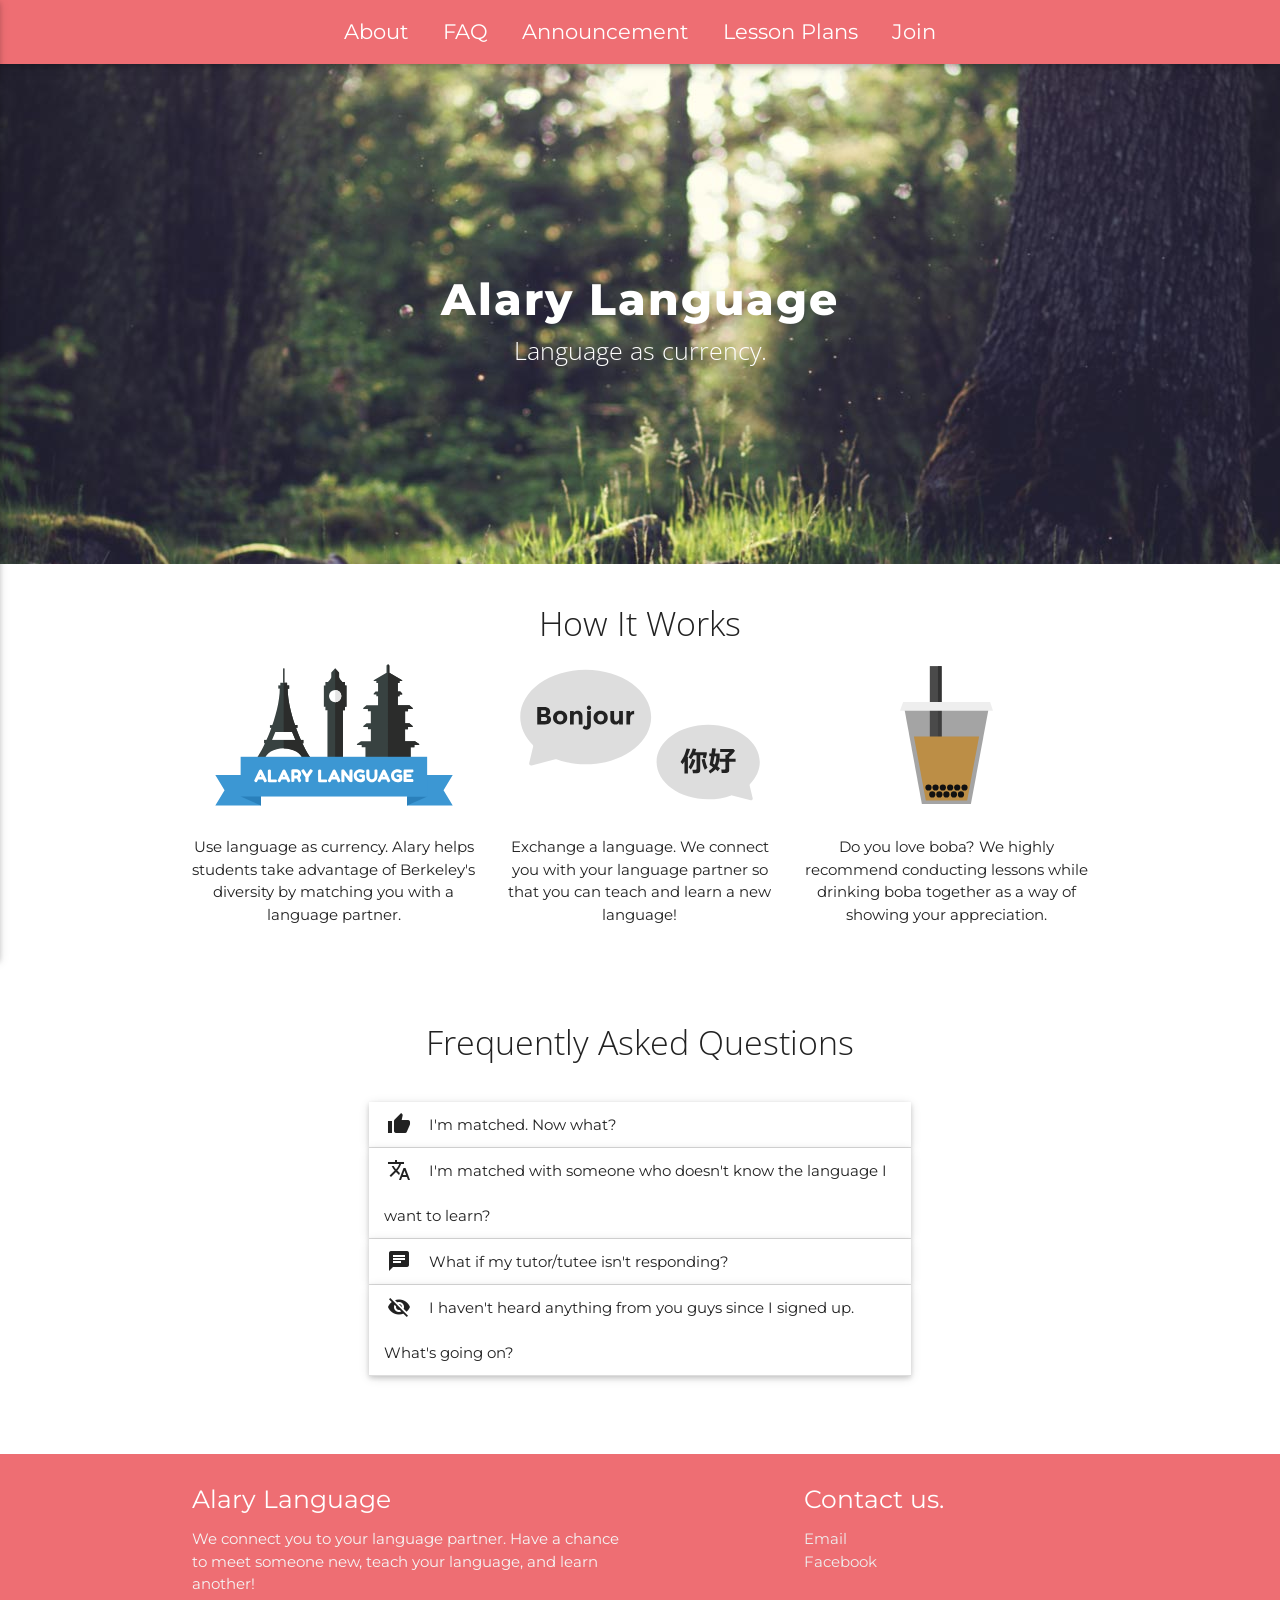
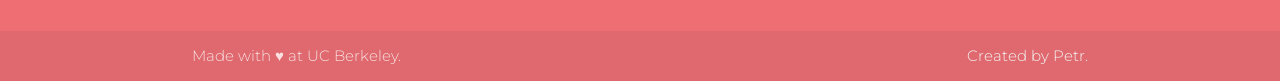
==== commit 44d32b2f: "Removed OCF" ====
--- a/index.html
+++ b/index.html
@@ -132,11 +132,6 @@
       <div class="container">
         Made with &hearts; at UC Berkeley.
         <a class="grey-text text-lighten-4 right hide-on-small-and-down" href="http://www.peterlee.tech/" target="_blank">Created by Petr.</a>
-        <div class="ocf">
-          <p class="pledge">We are a student group acting independently of the University of California. We take full responsibility for our organization and this web site.</p>
-          <a href="https://www.ocf.berkeley.edu">
-            <img src="https://www.ocf.berkeley.edu/hosting-logos/ocfbadge_mini8.png" alt="Hosted by the OCF" style="border: 0;"/>
-          </a>
         </div>
       </div>
     </div>
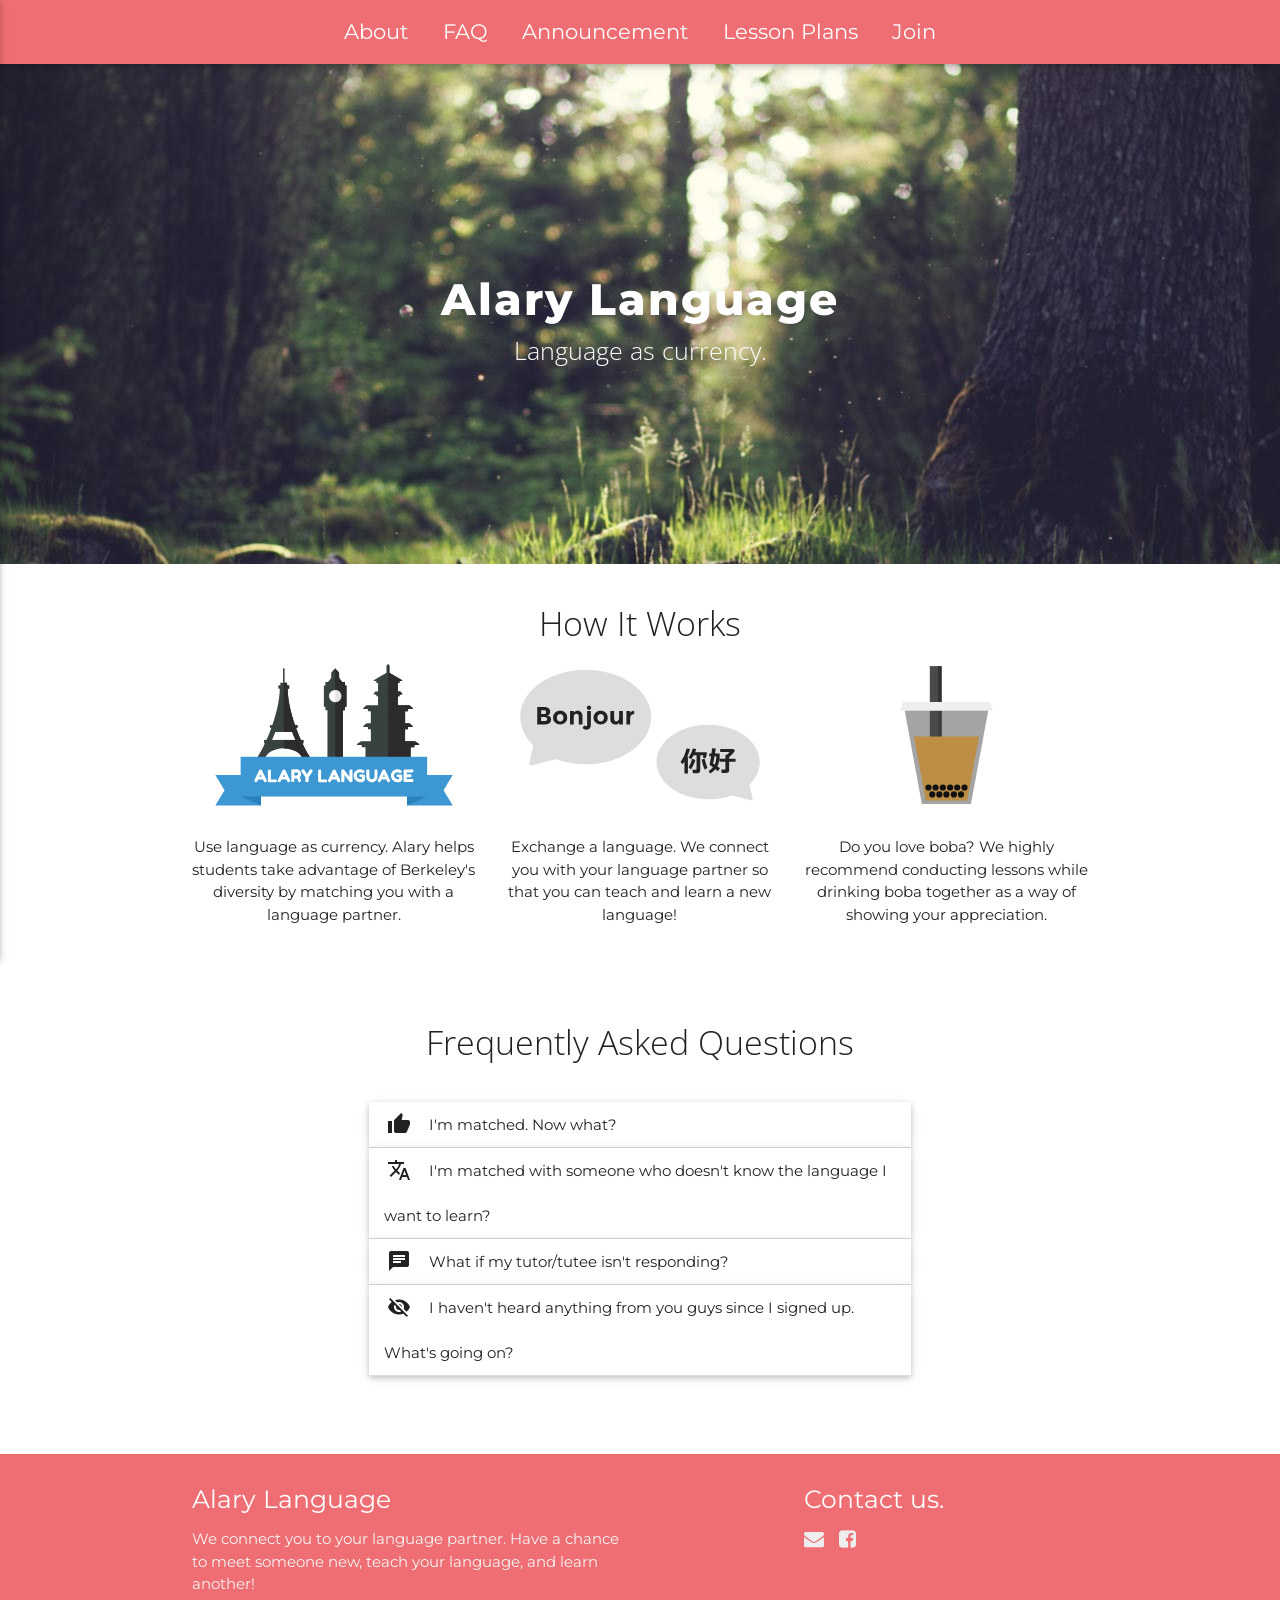
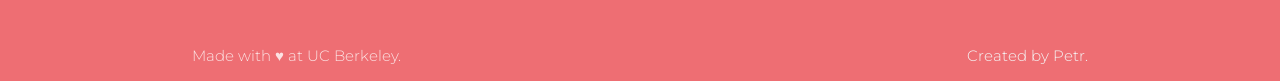
==== commit 36c9bfcf: "Added favicons" ====
--- a/index.html
+++ b/index.html
@@ -8,6 +8,7 @@
   <meta content='width=device-width, initial-scale=1.0, maximum-scale=1.0, user-scalable=0' name='viewport' />
 
   <link rel="stylesheet" type="text/css" href="https://fonts.googleapis.com/css?family=Montserrat|Open+Sans|Material+Icons" />
+  <link rel="stylesheet" type="text/css" href="https://maxcdn.bootstrapcdn.com/font-awesome/4.7.0/css/font-awesome.min.css">
   <link rel="stylesheet" href="assets/css/font-awesome.css">
   <link rel="stylesheet" href="assets/css/style.css">
 </head>
@@ -122,8 +123,8 @@
         <div class="col l4 offset-l2 s12">
           <h5 class="white-text">Contact us.</h5>
           <ul>
-            <li><a class="grey-text text-lighten-3" href="mailto:alarylanguage@gmail.com">Email</a></li>
-            <li><a class="grey-text text-lighten-3" href="http://www.facebook.com/alarylanguage" target="_blank">Facebook</a></li>
+            <li><a class="grey-text text-lighten-3 footer-link" href="mailto:alarylanguage@gmail.com"><i class="fa fa-envelope fa-lg"></i><a class="grey-text text-lighten-3 footer-link" href="http://www.facebook.com/alarylanguage" target="_blank"><i class="fa fa-facebook-square fa-lg" aria-hidden="true"></i></a></li>
+            <li></li>
           </ul>
         </div>
       </div>
--- a/assets/css/style.css
+++ b/assets/css/style.css
@@ -1,4 +1,4 @@
-.btn,.btn-flat,.btn-large,.waves-effect,a{-webkit-tap-highlight-color:transparent}.btn,.btn-large,a{text-decoration:none}img,legend{border:0}legend,ul{padding:0}.fade-in,ul.staggered-list li{opacity:0}.pagination li,table.centered tbody tr td,table.centered thead tr th{text-align:center}table.bordered>tbody>tr,table.bordered>thead>tr,thead{border-bottom:1px solid #d0d0d0}.tabs,.truncate,nav .brand-logo{white-space:nowrap}.collapsible-body,.row .col,html,span.badge{box-sizing:border-box}.clearfix,.row:after,.toast{clear:both}.picker__table,table{border-collapse:collapse;border-spacing:0}.materialize-red{background-color:#e51c23!important}.materialize-red-text{color:#e51c23!important}.materialize-red.lighten-5{background-color:#fdeaeb!important}.materialize-red-text.text-lighten-5{color:#fdeaeb!important}.materialize-red.lighten-4{background-color:#f8c1c3!important}.materialize-red-text.text-lighten-4{color:#f8c1c3!important}.materialize-red.lighten-3{background-color:#f3989b!important}.materialize-red-text.text-lighten-3{color:#f3989b!important}.materialize-red.lighten-2{background-color:#ee6e73!important}.materialize-red-text.text-lighten-2{color:#ee6e73!important}.materialize-red.lighten-1{background-color:#ea454b!important}.materialize-red-text.text-lighten-1{color:#ea454b!important}.materialize-red.darken-1{background-color:#d0181e!important}.materialize-red-text.text-darken-1{color:#d0181e!important}.materialize-red.darken-2{background-color:#b9151b!important}.materialize-red-text.text-darken-2{color:#b9151b!important}.materialize-red.darken-3{background-color:#a21318!important}.materialize-red-text.text-darken-3{color:#a21318!important}.materialize-red.darken-4{background-color:#8b1014!important}.materialize-red-text.text-darken-4{color:#8b1014!important}.red{background-color:#F44336!important}.red-text{color:#F44336!important}.red.lighten-5{background-color:#FFEBEE!important}.red-text.text-lighten-5{color:#FFEBEE!important}.red.lighten-4{background-color:#FFCDD2!important}.red-text.text-lighten-4{color:#FFCDD2!important}.red.lighten-3{background-color:#EF9A9A!important}.red-text.text-lighten-3{color:#EF9A9A!important}.red.lighten-2{background-color:#E57373!important}.red-text.text-lighten-2{color:#E57373!important}.red.lighten-1{background-color:#EF5350!important}.red-text.text-lighten-1{color:#EF5350!important}.red.darken-1{background-color:#E53935!important}.red-text.text-darken-1{color:#E53935!important}.red.darken-2{background-color:#D32F2F!important}.red-text.text-darken-2{color:#D32F2F!important}.red.darken-3{background-color:#C62828!important}.red-text.text-darken-3{color:#C62828!important}.red.darken-4{background-color:#B71C1C!important}.red-text.text-darken-4{color:#B71C1C!important}.red.accent-1{background-color:#FF8A80!important}.red-text.text-accent-1{color:#FF8A80!important}.red.accent-2{background-color:#FF5252!important}.red-text.text-accent-2{color:#FF5252!important}.red.accent-3{background-color:#FF1744!important}.red-text.text-accent-3{color:#FF1744!important}.red.accent-4{background-color:#D50000!important}.red-text.text-accent-4{color:#D50000!important}.pink{background-color:#e91e63!important}.pink-text{color:#e91e63!important}.pink.lighten-5{background-color:#fce4ec!important}.pink-text.text-lighten-5{color:#fce4ec!important}.pink.lighten-4{background-color:#f8bbd0!important}.pink-text.text-lighten-4{color:#f8bbd0!important}.pink.lighten-3{background-color:#f48fb1!important}.pink-text.text-lighten-3{color:#f48fb1!important}.pink.lighten-2{background-color:#f06292!important}.pink-text.text-lighten-2{color:#f06292!important}.pink.lighten-1{background-color:#ec407a!important}.pink-text.text-lighten-1{color:#ec407a!important}.pink.darken-1{background-color:#d81b60!important}.pink-text.text-darken-1{color:#d81b60!important}.pink.darken-2{background-color:#c2185b!important}.pink-text.text-darken-2{color:#c2185b!important}.pink.darken-3{background-color:#ad1457!important}.pink-text.text-darken-3{color:#ad1457!important}.pink.darken-4{background-color:#880e4f!important}.pink-text.text-darken-4{color:#880e4f!important}.pink.accent-1{background-color:#ff80ab!important}.pink-text.text-accent-1{color:#ff80ab!important}.pink.accent-2{background-color:#ff4081!important}.pink-text.text-accent-2{color:#ff4081!important}.pink.accent-3{background-color:#f50057!important}.pink-text.text-accent-3{color:#f50057!important}.pink.accent-4{background-color:#c51162!important}.pink-text.text-accent-4{color:#c51162!important}.purple{background-color:#9c27b0!important}.purple-text{color:#9c27b0!important}.purple.lighten-5{background-color:#f3e5f5!important}.purple-text.text-lighten-5{color:#f3e5f5!important}.purple.lighten-4{background-color:#e1bee7!important}.purple-text.text-lighten-4{color:#e1bee7!important}.purple.lighten-3{background-color:#ce93d8!important}.purple-text.text-lighten-3{color:#ce93d8!important}.purple.lighten-2{background-color:#ba68c8!important}.purple-text.text-lighten-2{color:#ba68c8!important}.purple.lighten-1{background-color:#ab47bc!important}.purple-text.text-lighten-1{color:#ab47bc!important}.purple.darken-1{background-color:#8e24aa!important}.purple-text.text-darken-1{color:#8e24aa!important}.purple.darken-2{background-color:#7b1fa2!important}.purple-text.text-darken-2{color:#7b1fa2!important}.purple.darken-3{background-color:#6a1b9a!important}.purple-text.text-darken-3{color:#6a1b9a!important}.purple.darken-4{background-color:#4a148c!important}.purple-text.text-darken-4{color:#4a148c!important}.purple.accent-1{background-color:#ea80fc!important}.purple-text.text-accent-1{color:#ea80fc!important}.purple.accent-2{background-color:#e040fb!important}.purple-text.text-accent-2{color:#e040fb!important}.purple.accent-3{background-color:#d500f9!important}.purple-text.text-accent-3{color:#d500f9!important}.purple.accent-4{background-color:#a0f!important}.purple-text.text-accent-4{color:#a0f!important}.deep-purple{background-color:#673ab7!important}.deep-purple-text{color:#673ab7!important}.deep-purple.lighten-5{background-color:#ede7f6!important}.deep-purple-text.text-lighten-5{color:#ede7f6!important}.deep-purple.lighten-4{background-color:#d1c4e9!important}.deep-purple-text.text-lighten-4{color:#d1c4e9!important}.deep-purple.lighten-3{background-color:#b39ddb!important}.deep-purple-text.text-lighten-3{color:#b39ddb!important}.deep-purple.lighten-2{background-color:#9575cd!important}.deep-purple-text.text-lighten-2{color:#9575cd!important}.deep-purple.lighten-1{background-color:#7e57c2!important}.deep-purple-text.text-lighten-1{color:#7e57c2!important}.deep-purple.darken-1{background-color:#5e35b1!important}.deep-purple-text.text-darken-1{color:#5e35b1!important}.deep-purple.darken-2{background-color:#512da8!important}.deep-purple-text.text-darken-2{color:#512da8!important}.deep-purple.darken-3{background-color:#4527a0!important}.deep-purple-text.text-darken-3{color:#4527a0!important}.deep-purple.darken-4{background-color:#311b92!important}.deep-purple-text.text-darken-4{color:#311b92!important}.deep-purple.accent-1{background-color:#b388ff!important}.deep-purple-text.text-accent-1{color:#b388ff!important}.deep-purple.accent-2{background-color:#7c4dff!important}.deep-purple-text.text-accent-2{color:#7c4dff!important}.deep-purple.accent-3{background-color:#651fff!important}.deep-purple-text.text-accent-3{color:#651fff!important}.deep-purple.accent-4{background-color:#6200ea!important}.deep-purple-text.text-accent-4{color:#6200ea!important}.indigo{background-color:#3f51b5!important}.indigo-text{color:#3f51b5!important}.indigo.lighten-5{background-color:#e8eaf6!important}.indigo-text.text-lighten-5{color:#e8eaf6!important}.indigo.lighten-4{background-color:#c5cae9!important}.indigo-text.text-lighten-4{color:#c5cae9!important}.indigo.lighten-3{background-color:#9fa8da!important}.indigo-text.text-lighten-3{color:#9fa8da!important}.indigo.lighten-2{background-color:#7986cb!important}.indigo-text.text-lighten-2{color:#7986cb!important}.indigo.lighten-1{background-color:#5c6bc0!important}.indigo-text.text-lighten-1{color:#5c6bc0!important}.indigo.darken-1{background-color:#3949ab!important}.indigo-text.text-darken-1{color:#3949ab!important}.indigo.darken-2{background-color:#303f9f!important}.indigo-text.text-darken-2{color:#303f9f!important}.indigo.darken-3{background-color:#283593!important}.indigo-text.text-darken-3{color:#283593!important}.indigo.darken-4{background-color:#1a237e!important}.indigo-text.text-darken-4{color:#1a237e!important}.indigo.accent-1{background-color:#8c9eff!important}.indigo-text.text-accent-1{color:#8c9eff!important}.indigo.accent-2{background-color:#536dfe!important}.indigo-text.text-accent-2{color:#536dfe!important}.indigo.accent-3{background-color:#3d5afe!important}.indigo-text.text-accent-3{color:#3d5afe!important}.indigo.accent-4{background-color:#304ffe!important}.indigo-text.text-accent-4{color:#304ffe!important}.blue{background-color:#2196F3!important}.blue-text{color:#2196F3!important}.blue.lighten-5{background-color:#E3F2FD!important}.blue-text.text-lighten-5{color:#E3F2FD!important}.blue.lighten-4{background-color:#BBDEFB!important}.blue-text.text-lighten-4{color:#BBDEFB!important}.blue.lighten-3{background-color:#90CAF9!important}.blue-text.text-lighten-3{color:#90CAF9!important}.blue.lighten-2{background-color:#64B5F6!important}.blue-text.text-lighten-2{color:#64B5F6!important}.blue.lighten-1{background-color:#42A5F5!important}.blue-text.text-lighten-1{color:#42A5F5!important}.blue.darken-1{background-color:#1E88E5!important}.blue-text.text-darken-1{color:#1E88E5!important}.blue.darken-2{background-color:#1976D2!important}.blue-text.text-darken-2{color:#1976D2!important}.blue.darken-3{background-color:#1565C0!important}.blue-text.text-darken-3{color:#1565C0!important}.blue.darken-4{background-color:#0D47A1!important}.blue-text.text-darken-4{color:#0D47A1!important}.blue.accent-1{background-color:#82B1FF!important}.blue-text.text-accent-1{color:#82B1FF!important}.blue.accent-2{background-color:#448AFF!important}.blue-text.text-accent-2{color:#448AFF!important}.blue.accent-3{background-color:#2979FF!important}.blue-text.text-accent-3{color:#2979FF!important}.blue.accent-4{background-color:#2962FF!important}.blue-text.text-accent-4{color:#2962FF!important}.light-blue{background-color:#03a9f4!important}.light-blue-text{color:#03a9f4!important}.light-blue.lighten-5{background-color:#e1f5fe!important}.light-blue-text.text-lighten-5{color:#e1f5fe!important}.light-blue.lighten-4{background-color:#b3e5fc!important}.light-blue-text.text-lighten-4{color:#b3e5fc!important}.light-blue.lighten-3{background-color:#81d4fa!important}.light-blue-text.text-lighten-3{color:#81d4fa!important}.light-blue.lighten-2{background-color:#4fc3f7!important}.light-blue-text.text-lighten-2{color:#4fc3f7!important}.light-blue.lighten-1{background-color:#29b6f6!important}.light-blue-text.text-lighten-1{color:#29b6f6!important}.light-blue.darken-1{background-color:#039be5!important}.light-blue-text.text-darken-1{color:#039be5!important}.light-blue.darken-2{background-color:#0288d1!important}.light-blue-text.text-darken-2{color:#0288d1!important}.light-blue.darken-3{background-color:#0277bd!important}.light-blue-text.text-darken-3{color:#0277bd!important}.light-blue.darken-4{background-color:#01579b!important}.light-blue-text.text-darken-4{color:#01579b!important}.light-blue.accent-1{background-color:#80d8ff!important}.light-blue-text.text-accent-1{color:#80d8ff!important}.light-blue.accent-2{background-color:#40c4ff!important}.light-blue-text.text-accent-2{color:#40c4ff!important}.light-blue.accent-3{background-color:#00b0ff!important}.light-blue-text.text-accent-3{color:#00b0ff!important}.light-blue.accent-4{background-color:#0091ea!important}.light-blue-text.text-accent-4{color:#0091ea!important}.cyan{background-color:#00bcd4!important}.cyan-text{color:#00bcd4!important}.cyan.lighten-5{background-color:#e0f7fa!important}.cyan-text.text-lighten-5{color:#e0f7fa!important}.cyan.lighten-4{background-color:#b2ebf2!important}.cyan-text.text-lighten-4{color:#b2ebf2!important}.cyan.lighten-3{background-color:#80deea!important}.cyan-text.text-lighten-3{color:#80deea!important}.cyan.lighten-2{background-color:#4dd0e1!important}.cyan-text.text-lighten-2{color:#4dd0e1!important}.cyan.lighten-1{background-color:#26c6da!important}.cyan-text.text-lighten-1{color:#26c6da!important}.cyan.darken-1{background-color:#00acc1!important}.cyan-text.text-darken-1{color:#00acc1!important}.cyan.darken-2{background-color:#0097a7!important}.cyan-text.text-darken-2{color:#0097a7!important}.cyan.darken-3{background-color:#00838f!important}.cyan-text.text-darken-3{color:#00838f!important}.cyan.darken-4{background-color:#006064!important}.cyan-text.text-darken-4{color:#006064!important}.cyan.accent-1{background-color:#84ffff!important}.cyan-text.text-accent-1{color:#84ffff!important}.cyan.accent-2{background-color:#18ffff!important}.cyan-text.text-accent-2{color:#18ffff!important}.cyan.accent-3{background-color:#00e5ff!important}.cyan-text.text-accent-3{color:#00e5ff!important}.cyan.accent-4{background-color:#00b8d4!important}.cyan-text.text-accent-4{color:#00b8d4!important}.teal{background-color:#009688!important}.teal-text{color:#009688!important}.teal.lighten-5{background-color:#e0f2f1!important}.teal-text.text-lighten-5{color:#e0f2f1!important}.teal.lighten-4{background-color:#b2dfdb!important}.teal-text.text-lighten-4{color:#b2dfdb!important}.teal.lighten-3{background-color:#80cbc4!important}.teal-text.text-lighten-3{color:#80cbc4!important}.teal.lighten-2{background-color:#4db6ac!important}.teal-text.text-lighten-2{color:#4db6ac!important}.teal.lighten-1{background-color:#26a69a!important}.teal-text.text-lighten-1{color:#26a69a!important}.teal.darken-1{background-color:#00897b!important}.teal-text.text-darken-1{color:#00897b!important}.teal.darken-2{background-color:#00796b!important}.teal-text.text-darken-2{color:#00796b!important}.teal.darken-3{background-color:#00695c!important}.teal-text.text-darken-3{color:#00695c!important}.teal.darken-4{background-color:#004d40!important}.teal-text.text-darken-4{color:#004d40!important}.teal.accent-1{background-color:#a7ffeb!important}.teal-text.text-accent-1{color:#a7ffeb!important}.teal.accent-2{background-color:#64ffda!important}.teal-text.text-accent-2{color:#64ffda!important}.teal.accent-3{background-color:#1de9b6!important}.teal-text.text-accent-3{color:#1de9b6!important}.teal.accent-4{background-color:#00bfa5!important}.teal-text.text-accent-4{color:#00bfa5!important}.green{background-color:#4CAF50!important}.green-text{color:#4CAF50!important}.green.lighten-5{background-color:#E8F5E9!important}.green-text.text-lighten-5{color:#E8F5E9!important}.green.lighten-4{background-color:#C8E6C9!important}.green-text.text-lighten-4{color:#C8E6C9!important}.green.lighten-3{background-color:#A5D6A7!important}.green-text.text-lighten-3{color:#A5D6A7!important}.green.lighten-2{background-color:#81C784!important}.green-text.text-lighten-2{color:#81C784!important}.green.lighten-1{background-color:#66BB6A!important}.green-text.text-lighten-1{color:#66BB6A!important}.green.darken-1{background-color:#43A047!important}.green-text.text-darken-1{color:#43A047!important}.green.darken-2{background-color:#388E3C!important}.green-text.text-darken-2{color:#388E3C!important}.green.darken-3{background-color:#2E7D32!important}.green-text.text-darken-3{color:#2E7D32!important}.green.darken-4{background-color:#1B5E20!important}.green-text.text-darken-4{color:#1B5E20!important}.green.accent-1{background-color:#B9F6CA!important}.green-text.text-accent-1{color:#B9F6CA!important}.green.accent-2{background-color:#69F0AE!important}.green-text.text-accent-2{color:#69F0AE!important}.green.accent-3{background-color:#00E676!important}.green-text.text-accent-3{color:#00E676!important}.green.accent-4{background-color:#00C853!important}.green-text.text-accent-4{color:#00C853!important}.light-green{background-color:#8bc34a!important}.light-green-text{color:#8bc34a!important}.light-green.lighten-5{background-color:#f1f8e9!important}.light-green-text.text-lighten-5{color:#f1f8e9!important}.light-green.lighten-4{background-color:#dcedc8!important}.light-green-text.text-lighten-4{color:#dcedc8!important}.light-green.lighten-3{background-color:#c5e1a5!important}.light-green-text.text-lighten-3{color:#c5e1a5!important}.light-green.lighten-2{background-color:#aed581!important}.light-green-text.text-lighten-2{color:#aed581!important}.light-green.lighten-1{background-color:#9ccc65!important}.light-green-text.text-lighten-1{color:#9ccc65!important}.light-green.darken-1{background-color:#7cb342!important}.light-green-text.text-darken-1{color:#7cb342!important}.light-green.darken-2{background-color:#689f38!important}.light-green-text.text-darken-2{color:#689f38!important}.light-green.darken-3{background-color:#558b2f!important}.light-green-text.text-darken-3{color:#558b2f!important}.light-green.darken-4{background-color:#33691e!important}.light-green-text.text-darken-4{color:#33691e!important}.light-green.accent-1{background-color:#ccff90!important}.light-green-text.text-accent-1{color:#ccff90!important}.light-green.accent-2{background-color:#b2ff59!important}.light-green-text.text-accent-2{color:#b2ff59!important}.light-green.accent-3{background-color:#76ff03!important}.light-green-text.text-accent-3{color:#76ff03!important}.light-green.accent-4{background-color:#64dd17!important}.light-green-text.text-accent-4{color:#64dd17!important}.lime{background-color:#cddc39!important}.lime-text{color:#cddc39!important}.lime.lighten-5{background-color:#f9fbe7!important}.lime-text.text-lighten-5{color:#f9fbe7!important}.lime.lighten-4{background-color:#f0f4c3!important}.lime-text.text-lighten-4{color:#f0f4c3!important}.lime.lighten-3{background-color:#e6ee9c!important}.lime-text.text-lighten-3{color:#e6ee9c!important}.lime.lighten-2{background-color:#dce775!important}.lime-text.text-lighten-2{color:#dce775!important}.lime.lighten-1{background-color:#d4e157!important}.lime-text.text-lighten-1{color:#d4e157!important}.lime.darken-1{background-color:#c0ca33!important}.lime-text.text-darken-1{color:#c0ca33!important}.lime.darken-2{background-color:#afb42b!important}.lime-text.text-darken-2{color:#afb42b!important}.lime.darken-3{background-color:#9e9d24!important}.lime-text.text-darken-3{color:#9e9d24!important}.lime.darken-4{background-color:#827717!important}.lime-text.text-darken-4{color:#827717!important}.lime.accent-1{background-color:#f4ff81!important}.lime-text.text-accent-1{color:#f4ff81!important}.lime.accent-2{background-color:#eeff41!important}.lime-text.text-accent-2{color:#eeff41!important}.lime.accent-3{background-color:#c6ff00!important}.lime-text.text-accent-3{color:#c6ff00!important}.lime.accent-4{background-color:#aeea00!important}.lime-text.text-accent-4{color:#aeea00!important}.yellow{background-color:#ffeb3b!important}.yellow-text{color:#ffeb3b!important}.yellow.lighten-5{background-color:#fffde7!important}.yellow-text.text-lighten-5{color:#fffde7!important}.yellow.lighten-4{background-color:#fff9c4!important}.yellow-text.text-lighten-4{color:#fff9c4!important}.yellow.lighten-3{background-color:#fff59d!important}.yellow-text.text-lighten-3{color:#fff59d!important}.yellow.lighten-2{background-color:#fff176!important}.yellow-text.text-lighten-2{color:#fff176!important}.yellow.lighten-1{background-color:#ffee58!important}.yellow-text.text-lighten-1{color:#ffee58!important}.yellow.darken-1{background-color:#fdd835!important}.yellow-text.text-darken-1{color:#fdd835!important}.yellow.darken-2{background-color:#fbc02d!important}.yellow-text.text-darken-2{color:#fbc02d!important}.yellow.darken-3{background-color:#f9a825!important}.yellow-text.text-darken-3{color:#f9a825!important}.yellow.darken-4{background-color:#f57f17!important}.yellow-text.text-darken-4{color:#f57f17!important}.yellow.accent-1{background-color:#ffff8d!important}.yellow-text.text-accent-1{color:#ffff8d!important}.yellow.accent-2{background-color:#ff0!important}.yellow-text.text-accent-2{color:#ff0!important}.yellow.accent-3{background-color:#ffea00!important}.yellow-text.text-accent-3{color:#ffea00!important}.yellow.accent-4{background-color:#ffd600!important}.yellow-text.text-accent-4{color:#ffd600!important}.amber{background-color:#ffc107!important}.amber-text{color:#ffc107!important}.amber.lighten-5{background-color:#fff8e1!important}.amber-text.text-lighten-5{color:#fff8e1!important}.amber.lighten-4{background-color:#ffecb3!important}.amber-text.text-lighten-4{color:#ffecb3!important}.amber.lighten-3{background-color:#ffe082!important}.amber-text.text-lighten-3{color:#ffe082!important}.amber.lighten-2{background-color:#ffd54f!important}.amber-text.text-lighten-2{color:#ffd54f!important}.amber.lighten-1{background-color:#ffca28!important}.amber-text.text-lighten-1{color:#ffca28!important}.amber.darken-1{background-color:#ffb300!important}.amber-text.text-darken-1{color:#ffb300!important}.amber.darken-2{background-color:#ffa000!important}.amber-text.text-darken-2{color:#ffa000!important}.amber.darken-3{background-color:#ff8f00!important}.amber-text.text-darken-3{color:#ff8f00!important}.amber.darken-4{background-color:#ff6f00!important}.amber-text.text-darken-4{color:#ff6f00!important}.amber.accent-1{background-color:#ffe57f!important}.amber-text.text-accent-1{color:#ffe57f!important}.amber.accent-2{background-color:#ffd740!important}.amber-text.text-accent-2{color:#ffd740!important}.amber.accent-3{background-color:#ffc400!important}.amber-text.text-accent-3{color:#ffc400!important}.amber.accent-4{background-color:#ffab00!important}.amber-text.text-accent-4{color:#ffab00!important}.orange{background-color:#ff9800!important}.orange-text{color:#ff9800!important}.orange.lighten-5{background-color:#fff3e0!important}.orange-text.text-lighten-5{color:#fff3e0!important}.orange.lighten-4{background-color:#ffe0b2!important}.orange-text.text-lighten-4{color:#ffe0b2!important}.orange.lighten-3{background-color:#ffcc80!important}.orange-text.text-lighten-3{color:#ffcc80!important}.orange.lighten-2{background-color:#ffb74d!important}.orange-text.text-lighten-2{color:#ffb74d!important}.orange.lighten-1{background-color:#ffa726!important}.orange-text.text-lighten-1{color:#ffa726!important}.orange.darken-1{background-color:#fb8c00!important}.orange-text.text-darken-1{color:#fb8c00!important}.orange.darken-2{background-color:#f57c00!important}.orange-text.text-darken-2{color:#f57c00!important}.orange.darken-3{background-color:#ef6c00!important}.orange-text.text-darken-3{color:#ef6c00!important}.orange.darken-4{background-color:#e65100!important}.orange-text.text-darken-4{color:#e65100!important}.orange.accent-1{background-color:#ffd180!important}.orange-text.text-accent-1{color:#ffd180!important}.orange.accent-2{background-color:#ffab40!important}.orange-text.text-accent-2{color:#ffab40!important}.orange.accent-3{background-color:#ff9100!important}.orange-text.text-accent-3{color:#ff9100!important}.orange.accent-4{background-color:#ff6d00!important}.orange-text.text-accent-4{color:#ff6d00!important}.deep-orange{background-color:#ff5722!important}.deep-orange-text{color:#ff5722!important}.deep-orange.lighten-5{background-color:#fbe9e7!important}.deep-orange-text.text-lighten-5{color:#fbe9e7!important}.deep-orange.lighten-4{background-color:#ffccbc!important}.deep-orange-text.text-lighten-4{color:#ffccbc!important}.deep-orange.lighten-3{background-color:#ffab91!important}.deep-orange-text.text-lighten-3{color:#ffab91!important}.deep-orange.lighten-2{background-color:#ff8a65!important}.deep-orange-text.text-lighten-2{color:#ff8a65!important}.deep-orange.lighten-1{background-color:#ff7043!important}.deep-orange-text.text-lighten-1{color:#ff7043!important}.deep-orange.darken-1{background-color:#f4511e!important}.deep-orange-text.text-darken-1{color:#f4511e!important}.deep-orange.darken-2{background-color:#e64a19!important}.deep-orange-text.text-darken-2{color:#e64a19!important}.deep-orange.darken-3{background-color:#d84315!important}.deep-orange-text.text-darken-3{color:#d84315!important}.deep-orange.darken-4{background-color:#bf360c!important}.deep-orange-text.text-darken-4{color:#bf360c!important}.deep-orange.accent-1{background-color:#ff9e80!important}.deep-orange-text.text-accent-1{color:#ff9e80!important}.deep-orange.accent-2{background-color:#ff6e40!important}.deep-orange-text.text-accent-2{color:#ff6e40!important}.deep-orange.accent-3{background-color:#ff3d00!important}.deep-orange-text.text-accent-3{color:#ff3d00!important}.deep-orange.accent-4{background-color:#dd2c00!important}.deep-orange-text.text-accent-4{color:#dd2c00!important}.brown{background-color:#795548!important}.brown-text{color:#795548!important}.brown.lighten-5{background-color:#efebe9!important}.brown-text.text-lighten-5{color:#efebe9!important}.brown.lighten-4{background-color:#d7ccc8!important}.brown-text.text-lighten-4{color:#d7ccc8!important}.brown.lighten-3{background-color:#bcaaa4!important}.brown-text.text-lighten-3{color:#bcaaa4!important}.brown.lighten-2{background-color:#a1887f!important}.brown-text.text-lighten-2{color:#a1887f!important}.brown.lighten-1{background-color:#8d6e63!important}.brown-text.text-lighten-1{color:#8d6e63!important}.brown.darken-1{background-color:#6d4c41!important}.brown-text.text-darken-1{color:#6d4c41!important}.brown.darken-2{background-color:#5d4037!important}.brown-text.text-darken-2{color:#5d4037!important}.brown.darken-3{background-color:#4e342e!important}.brown-text.text-darken-3{color:#4e342e!important}.brown.darken-4{background-color:#3e2723!important}.brown-text.text-darken-4{color:#3e2723!important}.blue-grey{background-color:#607d8b!important}.blue-grey-text{color:#607d8b!important}.blue-grey.lighten-5{background-color:#eceff1!important}.blue-grey-text.text-lighten-5{color:#eceff1!important}.blue-grey.lighten-4{background-color:#cfd8dc!important}.blue-grey-text.text-lighten-4{color:#cfd8dc!important}.blue-grey.lighten-3{background-color:#b0bec5!important}.blue-grey-text.text-lighten-3{color:#b0bec5!important}.blue-grey.lighten-2{background-color:#90a4ae!important}.blue-grey-text.text-lighten-2{color:#90a4ae!important}.blue-grey.lighten-1{background-color:#78909c!important}.blue-grey-text.text-lighten-1{color:#78909c!important}.blue-grey.darken-1{background-color:#546e7a!important}.blue-grey-text.text-darken-1{color:#546e7a!important}.blue-grey.darken-2{background-color:#455a64!important}.blue-grey-text.text-darken-2{color:#455a64!important}.blue-grey.darken-3{background-color:#37474f!important}.blue-grey-text.text-darken-3{color:#37474f!important}.blue-grey.darken-4{background-color:#263238!important}.blue-grey-text.text-darken-4{color:#263238!important}.grey{background-color:#9e9e9e!important}.grey-text{color:#9e9e9e!important}.grey.lighten-5{background-color:#fafafa!important}.grey-text.text-lighten-5{color:#fafafa!important}.grey.lighten-4{background-color:#f5f5f5!important}.grey-text.text-lighten-4{color:#f5f5f5!important}.grey.lighten-3{background-color:#eee!important}.grey-text.text-lighten-3{color:#eee!important}.grey.lighten-2{background-color:#e0e0e0!important}.grey-text.text-lighten-2{color:#e0e0e0!important}.grey.lighten-1{background-color:#bdbdbd!important}.grey-text.text-lighten-1{color:#bdbdbd!important}.grey.darken-1{background-color:#757575!important}.grey-text.text-darken-1{color:#757575!important}.grey.darken-2{background-color:#616161!important}.grey-text.text-darken-2{color:#616161!important}.grey.darken-3{background-color:#424242!important}.grey-text.text-darken-3{color:#424242!important}.grey.darken-4{background-color:#212121!important}.grey-text.text-darken-4{color:#212121!important}.black{background-color:#000!important}.black-text{color:#000!important}.white{background-color:#FFF!important}.white-text{color:#FFF!important}.transparent{background-color:transparent!important}.transparent-text{color:transparent!important}/*! normalize.css v3.0.3 | MIT License | github.com/necolas/normalize.css */html{-ms-text-size-adjust:100%;-webkit-text-size-adjust:100%}body{margin:0}article,aside,details,figcaption,figure,footer,header,hgroup,main,menu,nav,section,summary{display:block}audio,canvas,progress,video{display:inline-block;vertical-align:baseline}audio:not([controls]){display:none;height:0}[hidden],template{display:none}a{background-color:transparent;color:#039be5}a:active,a:hover{outline:0}abbr[title]{border-bottom:1px dotted}b,optgroup,strong{font-weight:700}dfn{font-style:italic}mark{background:#ff0;color:#000}sub,sup{font-size:75%;line-height:0;position:relative;vertical-align:baseline}sup{top:-.5em}sub{bottom:-.25em}svg:not(:root){overflow:hidden}figure{margin:1em 40px}hr{box-sizing:content-box;height:0}pre,textarea{overflow:auto}code,kbd,pre,samp{font-family:monospace,monospace;font-size:1em}button,input,optgroup,select,textarea{color:inherit;font:inherit;margin:0}button{overflow:visible}button,select{text-transform:none}button,html input[type=button],input[type=reset],input[type=submit]{-webkit-appearance:button;cursor:pointer}button[disabled],html input[disabled]{cursor:default}button::-moz-focus-inner,input::-moz-focus-inner{border:0;padding:0}input{line-height:normal}input[type=checkbox],input[type=radio]{box-sizing:border-box;padding:0}input[type=number]::-webkit-inner-spin-button,input[type=number]::-webkit-outer-spin-button{height:auto}input[type=search]{-webkit-appearance:textfield;box-sizing:content-box}input[type=search]::-webkit-search-cancel-button,input[type=search]::-webkit-search-decoration{-webkit-appearance:none}fieldset{border:1px solid silver;margin:0 2px;padding:.35em .625em .75em}*,:after,:before{box-sizing:inherit}ul{list-style-type:none}ul.browser-default,ul.browser-default li{list-style-type:initial}ul li{list-style-type:none}.valign-wrapper{display:flex;align-items:center}.valign-wrapper .valign{display:block}.z-depth-0{box-shadow:none!important}.btn,.btn-floating,.btn-large,.card,.card-panel,.collapsible,.dropdown-content,.side-nav,.toast,.z-depth-1,nav{box-shadow:0 2px 5px 0 rgba(0,0,0,.16),0 2px 10px 0 rgba(0,0,0,.12)}.btn-floating:hover,.btn-large:hover,.btn:hover,.z-depth-1-half{box-shadow:0 5px 11px 0 rgba(0,0,0,.18),0 4px 15px 0 rgba(0,0,0,.15)}.z-depth-2{box-shadow:0 8px 17px 0 rgba(0,0,0,.2),0 6px 20px 0 rgba(0,0,0,.19)}.z-depth-3{box-shadow:0 12px 15px 0 rgba(0,0,0,.24),0 17px 50px 0 rgba(0,0,0,.19)}.modal,.z-depth-4{box-shadow:0 16px 28px 0 rgba(0,0,0,.22),0 25px 55px 0 rgba(0,0,0,.21)}.z-depth-5{box-shadow:0 27px 24px 0 rgba(0,0,0,.2),0 40px 77px 0 rgba(0,0,0,.22)}.hoverable{transition:box-shadow .25s;box-shadow:0}.hoverable:hover{transition:box-shadow .25s;box-shadow:0 8px 17px 0 rgba(0,0,0,.2),0 6px 20px 0 rgba(0,0,0,.19)}.divider{height:1px;overflow:hidden;background-color:#e0e0e0}.pagination li.active,footer.page-footer{background-color:#ee6e73}blockquote{margin:20px 0;padding-left:1.5rem;border-left:5px solid #ee6e73}i{line-height:inherit}i.left{float:left;margin-right:15px}i.right{float:right;margin-left:15px}i.tiny{font-size:1rem}i.small{font-size:2rem}i.medium{font-size:4rem}i.large{font-size:6rem}img.responsive-img,video.responsive-video{max-width:100%;height:auto}.pagination li{display:inline-block;border-radius:2px;vertical-align:top;height:30px}.pagination li a{color:#444;display:inline-block;font-size:1.2rem;padding:0 10px;line-height:30px}.pagination li.active a{color:#fff}.pagination li.disabled a{cursor:default;color:#999}.card .card-title.activator,nav ul a{cursor:pointer}.pagination li i{font-size:2rem}.pagination li.pages ul li{display:inline-block;float:none}.breadcrumb{font-size:18px;color:rgba(255,255,255,.7)}.breadcrumb [class*=mdi-],.breadcrumb [class^=mdi-],.breadcrumb i,.breadcrumb i.material-icons{display:inline-block;float:left;font-size:24px}.breadcrumb:before{content:'\E5CC';color:rgba(255,255,255,.7);vertical-align:top;display:inline-block;font-family:'Material Icons';font-weight:400;font-style:normal;font-size:25px;margin:0 10px 0 8px;-webkit-font-smoothing:antialiased}.breadcrumb:first-child:before{display:none}.breadcrumb:last-child{color:#fff}.parallax-container{position:relative;overflow:hidden;height:500px}.parallax,.parallax img{position:absolute;bottom:0}.parallax{top:0;left:0;right:0;z-index:-1}.parallax img{display:none;left:50%;min-width:100%;min-height:100%;-webkit-transform:translate3d(0,0,0);transform:translate3d(0,0,0);transform:translateX(-50%)}.collection,.pin-bottom,.pin-top{position:relative}.pinned{position:fixed!important}.fade-in{transform-origin:0 50%}@media only screen and (max-width:600px){.hide-on-small-and-down,.hide-on-small-only{display:none!important}}@media only screen and (max-width:992px){.pagination{width:100%}.pagination li.next,.pagination li.prev{width:10%}.pagination li.pages{width:80%;overflow:hidden;white-space:nowrap}.hide-on-med-and-down{display:none!important}}@media only screen and (min-width:601px){.hide-on-med-and-up{display:none!important}}@media only screen and (min-width:600px) and (max-width:992px){.hide-on-med-only{display:none!important}}@media only screen and (min-width:993px){.hide-on-large-only{display:none!important}.show-on-large{display:block!important}}@media only screen and (min-width:600px) and (max-width:992px){.show-on-medium{display:block!important}}@media only screen and (min-width:601px){.show-on-medium-and-up{display:block!important}}@media only screen and (max-width:992px){.show-on-medium-and-down{display:block!important}}@media only screen and (max-width:600px){.show-on-small{display:block!important}.center-on-small-only{text-align:center}}footer.page-footer{margin-top:20px;padding-top:20px}footer.page-footer .footer-copyright{overflow:hidden;line-height:50px;color:rgba(255,255,255,.8);background-color:rgba(51,51,51,.08)}table.highlight>tbody>tr:hover,table.striped>tbody>tr:nth-child(odd){background-color:#f2f2f2}table,td,th{border:none}table{width:100%;display:table}table.striped>tbody>tr>td{border-radius:0}table.highlight>tbody>tr{transition:background-color .25s ease}td,th{padding:15px 5px;display:table-cell;text-align:left;vertical-align:middle;border-radius:2px}@media only screen and (max-width:992px){table.responsive-table{width:100%;border-collapse:collapse;border-spacing:0;display:block;position:relative}table.responsive-table td:empty:before{content:'\00a0'}table.responsive-table td,table.responsive-table th{margin:0;vertical-align:top}table.responsive-table thead{display:block;float:left;border:0;border-right:1px solid #d0d0d0}table.responsive-table thead tr{display:block;padding:0 10px 0 0}table.responsive-table thead tr th::before{content:"\00a0"}table.responsive-table tbody{display:block;width:auto;position:relative;overflow-x:auto;white-space:nowrap}table.responsive-table tbody tr{display:inline-block;vertical-align:top}table.responsive-table th{display:block;text-align:right}table.responsive-table td{display:block;min-height:1.25em;text-align:left}table.responsive-table tr{padding:0 10px}table.responsive-table.bordered th{border-bottom:0;border-left:0}table.responsive-table.bordered td{border-left:0;border-right:0;border-bottom:0}table.responsive-table.bordered tr{border:0}table.responsive-table.bordered tbody tr{border-right:1px solid #d0d0d0}}.collection{margin:.5rem 0 1rem;border:1px solid #e0e0e0;border-radius:2px;overflow:hidden}.collection .collection-item{background-color:#fff;line-height:1.5rem;padding:10px 20px;margin:0;border-bottom:1px solid #e0e0e0}.collection .collection-item.avatar{min-height:84px;padding-left:72px;position:relative}.collection .collection-item.avatar .circle{position:absolute;width:42px;height:42px;overflow:hidden;left:15px;display:inline-block;vertical-align:middle}.collection .collection-item.avatar i.circle{font-size:18px;line-height:42px;color:#fff;background-color:#999;text-align:center}.collection .collection-item.avatar .title{font-size:16px}.collection .collection-item.avatar p{margin:0}.collection .collection-item.avatar .secondary-content{position:absolute;top:16px;right:16px}.collection .collection-item:last-child{border-bottom:none}.collection .collection-item.active{background-color:#26a69a;color:#eafaf9}.collection .collection-item.active .secondary-content{color:#fff}.collection a.collection-item{display:block;transition:.25s;color:#26a69a}.collection a.collection-item:not(.active):hover{background-color:#ddd}.collection.with-header .collection-header{background-color:#fff;border-bottom:1px solid #e0e0e0;padding:10px 20px}.collection.with-header .collection-item{padding-left:30px}.collection.with-header .collection-item.avatar{padding-left:72px}.secondary-content{float:right;color:#26a69a}.collapsible .collection{margin:0;border:none}span.badge{min-width:3rem;padding:0 6px;text-align:center;font-size:1rem;line-height:inherit;color:#757575;position:absolute;right:15px}nav,nav a,nav ul a,span.badge.new{color:#fff}span.badge.new{font-weight:300;font-size:.8rem;background-color:#26a69a;border-radius:2px}h1,h2,h3,h4,h5,h6,html{font-weight:400}span.badge.new:after{content:" new"}span.badge[data-badge-caption]::after{content:" " attr(data-badge-caption)}nav ul a span.badge{position:static;margin-left:4px;line-height:0}.video-container{position:relative;padding-bottom:56.25%;height:0;overflow:hidden}.video-container embed,.video-container iframe,.video-container object{position:absolute;top:0;left:0;width:100%;height:100%}.progress{position:relative;height:4px;display:block;width:100%;background-color:#acece6;border-radius:2px;margin:.5rem 0 1rem;overflow:hidden}.progress .determinate,.progress .indeterminate{background-color:#26a69a}.progress .determinate{position:absolute;top:0;left:0;bottom:0;transition:width .3s linear}nav ul a,nav ul li{transition:background-color .3s}.progress .indeterminate:after,.progress .indeterminate:before{content:'';position:absolute;background-color:inherit;left:0;top:0;bottom:0;will-change:left,right}.progress .indeterminate:before{animation:indeterminate 2.1s cubic-bezier(.65,.815,.735,.395) infinite}.progress .indeterminate:after{animation:indeterminate-short 2.1s cubic-bezier(.165,.84,.44,1) infinite;animation-delay:1.15s}.row .col[class*=push-],.row .col[class*=pull-],nav .nav-wrapper{position:relative}nav ul a:hover,nav ul li.active{background-color:rgba(0,0,0,.1)}@keyframes indeterminate{0%{left:-35%;right:100%}100%,60%{left:100%;right:-90%}}@keyframes indeterminate-short{0%{left:-200%;right:100%}100%,60%{left:107%;right:-8%}}.row .col.s1,.row .col.s10,.row .col.s11,.row .col.s12,.row .col.s2,.row .col.s3,.row .col.s4,.row .col.s5,.row .col.s7,.row .col.s8,.row .col.s9{left:auto;right:auto}.hide{display:none!important}.left-align{text-align:left}.right-align{text-align:right}.btn,.btn-floating i,.btn-large,.center,.center-align,.material-tooltip,.tabs .tab{text-align:center}.left{float:left!important}.right{float:right!important}.no-select,input[type=range],input[type=range]+.thumb{-webkit-touch-callout:none;-webkit-user-select:none;-khtml-user-select:none;-moz-user-select:none;-ms-user-select:none;user-select:none}.circle{border-radius:50%}.center-block{display:block;margin-left:auto;margin-right:auto}.truncate{display:block;overflow:hidden;text-overflow:ellipsis}.no-padding{padding:0!important}.material-icons{text-rendering:optimizeLegibility;font-feature-settings:'liga'}.container{margin:0 auto;max-width:1280px;width:90%}@media only screen and (min-width:601px){.container{width:85%}}@media only screen and (min-width:993px){.container{width:70%}}.container .row{margin-left:-.75rem;margin-right:-.75rem}.row,.row .col.s1,.row .col.s10,.row .col.s11,.row .col.s12,.row .col.s2,.row .col.s3,.row .col.s4,.row .col.s5,.row .col.s7,.row .col.s8,.row .col.s9{margin-left:auto}.section{padding-top:1rem;padding-bottom:1rem}.section.no-pad{padding:0}.section.no-pad-bot{padding-bottom:0}.section.no-pad-top{padding-top:0}.row{margin-right:auto;margin-bottom:20px}.row:after{content:"";display:table}.row .col{float:left;padding:0 .75rem;min-height:1px}.row .col.s1{width:8.33333%}.row .col.s2{width:16.66667%}.row .col.s3{width:25%}.row .col.s4{width:33.33333%}.row .col.s5{width:41.66667%}.row .col.s6{width:50%;margin-left:auto;left:auto;right:auto}.row .col.s7{width:58.33333%}.row .col.s8{width:66.66667%}.row .col.s9{width:75%}.row .col.s10{width:83.33333%}.row .col.s11{width:91.66667%}.row .col.s12{width:100%}.row .col.offset-s1{margin-left:8.33333%}.row .col.pull-s1{right:8.33333%}.row .col.push-s1{left:8.33333%}.row .col.offset-s2{margin-left:16.66667%}.row .col.pull-s2{right:16.66667%}.row .col.push-s2{left:16.66667%}.row .col.offset-s3{margin-left:25%}.row .col.pull-s3{right:25%}.row .col.push-s3{left:25%}.row .col.offset-s4{margin-left:33.33333%}.row .col.pull-s4{right:33.33333%}.row .col.push-s4{left:33.33333%}.row .col.offset-s5{margin-left:41.66667%}.row .col.pull-s5{right:41.66667%}.row .col.push-s5{left:41.66667%}.row .col.offset-s6{margin-left:50%}.row .col.pull-s6{right:50%}.row .col.push-s6{left:50%}.row .col.offset-s7{margin-left:58.33333%}.row .col.pull-s7{right:58.33333%}.row .col.push-s7{left:58.33333%}.row .col.offset-s8{margin-left:66.66667%}.row .col.pull-s8{right:66.66667%}.row .col.push-s8{left:66.66667%}.row .col.offset-s9{margin-left:75%}.row .col.pull-s9{right:75%}.row .col.push-s9{left:75%}.row .col.offset-s10{margin-left:83.33333%}.row .col.pull-s10{right:83.33333%}.row .col.push-s10{left:83.33333%}.row .col.offset-s11{margin-left:91.66667%}.row .col.pull-s11{right:91.66667%}.row .col.push-s11{left:91.66667%}.row .col.offset-s12{margin-left:100%}.row .col.pull-s12{right:100%}.row .col.push-s12{left:100%}@media only screen and (min-width:601px){.row .col.m1,.row .col.m10,.row .col.m11,.row .col.m12,.row .col.m2,.row .col.m3,.row .col.m4,.row .col.m5,.row .col.m7,.row .col.m8,.row .col.m9{margin-left:auto;left:auto;right:auto}.row .col.m1{width:8.33333%}.row .col.m2{width:16.66667%}.row .col.m3{width:25%}.row .col.m4{width:33.33333%}.row .col.m5{width:41.66667%}.row .col.m6{width:50%;margin-left:auto;left:auto;right:auto}.row .col.m7{width:58.33333%}.row .col.m8{width:66.66667%}.row .col.m9{width:75%}.row .col.m10{width:83.33333%}.row .col.m11{width:91.66667%}.row .col.m12{width:100%}.row .col.offset-m1{margin-left:8.33333%}.row .col.pull-m1{right:8.33333%}.row .col.push-m1{left:8.33333%}.row .col.offset-m2{margin-left:16.66667%}.row .col.pull-m2{right:16.66667%}.row .col.push-m2{left:16.66667%}.row .col.offset-m3{margin-left:25%}.row .col.pull-m3{right:25%}.row .col.push-m3{left:25%}.row .col.offset-m4{margin-left:33.33333%}.row .col.pull-m4{right:33.33333%}.row .col.push-m4{left:33.33333%}.row .col.offset-m5{margin-left:41.66667%}.row .col.pull-m5{right:41.66667%}.row .col.push-m5{left:41.66667%}.row .col.offset-m6{margin-left:50%}.row .col.pull-m6{right:50%}.row .col.push-m6{left:50%}.row .col.offset-m7{margin-left:58.33333%}.row .col.pull-m7{right:58.33333%}.row .col.push-m7{left:58.33333%}.row .col.offset-m8{margin-left:66.66667%}.row .col.pull-m8{right:66.66667%}.row .col.push-m8{left:66.66667%}.row .col.offset-m9{margin-left:75%}.row .col.pull-m9{right:75%}.row .col.push-m9{left:75%}.row .col.offset-m10{margin-left:83.33333%}.row .col.pull-m10{right:83.33333%}.row .col.push-m10{left:83.33333%}.row .col.offset-m11{margin-left:91.66667%}.row .col.pull-m11{right:91.66667%}.row .col.push-m11{left:91.66667%}.row .col.offset-m12{margin-left:100%}.row .col.pull-m12{right:100%}.row .col.push-m12{left:100%}}@media only screen and (min-width:993px){.row .col.l1,.row .col.l10,.row .col.l11,.row .col.l12,.row .col.l2,.row .col.l3,.row .col.l4,.row .col.l5,.row .col.l7,.row .col.l8,.row .col.l9{margin-left:auto;left:auto;right:auto}.row .col.l1{width:8.33333%}.row .col.l2{width:16.66667%}.row .col.l3{width:25%}.row .col.l4{width:33.33333%}.row .col.l5{width:41.66667%}.row .col.l6{width:50%;margin-left:auto;left:auto;right:auto}.row .col.l7{width:58.33333%}.row .col.l8{width:66.66667%}.row .col.l9{width:75%}.row .col.l10{width:83.33333%}.row .col.l11{width:91.66667%}.row .col.l12{width:100%}.row .col.offset-l1{margin-left:8.33333%}.row .col.pull-l1{right:8.33333%}.row .col.push-l1{left:8.33333%}.row .col.offset-l2{margin-left:16.66667%}.row .col.pull-l2{right:16.66667%}.row .col.push-l2{left:16.66667%}.row .col.offset-l3{margin-left:25%}.row .col.pull-l3{right:25%}.row .col.push-l3{left:25%}.row .col.offset-l4{margin-left:33.33333%}.row .col.pull-l4{right:33.33333%}.row .col.push-l4{left:33.33333%}.row .col.offset-l5{margin-left:41.66667%}.row .col.pull-l5{right:41.66667%}.row .col.push-l5{left:41.66667%}.row .col.offset-l6{margin-left:50%}.row .col.pull-l6{right:50%}.row .col.push-l6{left:50%}.row .col.offset-l7{margin-left:58.33333%}.row .col.pull-l7{right:58.33333%}.row .col.push-l7{left:58.33333%}.row .col.offset-l8{margin-left:66.66667%}.row .col.pull-l8{right:66.66667%}.row .col.push-l8{left:66.66667%}.row .col.offset-l9{margin-left:75%}.row .col.pull-l9{right:75%}.row .col.push-l9{left:75%}.row .col.offset-l10{margin-left:83.33333%}.row .col.pull-l10{right:83.33333%}.row .col.push-l10{left:83.33333%}.row .col.offset-l11{margin-left:91.66667%}.row .col.pull-l11{right:91.66667%}.row .col.push-l11{left:91.66667%}.row .col.offset-l12{margin-left:100%}.row .col.pull-l12{right:100%}.row .col.push-l12{left:100%}}nav{background-color:#ee6e73;width:100%;height:56px;line-height:56px}nav [class*=mdi-],nav [class^=mdi-],nav i,nav i.material-icons{display:block;font-size:2rem;height:56px;line-height:56px}nav .nav-wrapper{height:100%}@media only screen and (min-width:993px){nav a.button-collapse{display:none}}nav .button-collapse{float:left;position:relative;z-index:1;height:56px}nav .button-collapse i{font-size:2.7rem;height:56px;line-height:56px}nav .brand-logo{position:absolute;color:#fff;display:inline-block;font-size:2.1rem;padding:0}nav .brand-logo.center{left:50%;transform:translateX(-50%)}@media only screen and (max-width:992px){nav .brand-logo{left:50%;transform:translateX(-50%)}nav .brand-logo.left,nav .brand-logo.right{padding:0;transform:none}nav .brand-logo.left{left:.5rem}nav .brand-logo.right{right:.5rem;left:auto}}nav .brand-logo.right{right:.5rem;padding:0}nav .brand-logo [class*=mdi-],nav .brand-logo [class^=mdi-],nav .brand-logo i,nav .brand-logo i.material-icons{float:left;margin-right:15px}nav ul{margin:0}nav ul li{float:left;padding:0}nav ul a{font-size:1rem;display:block;padding:0 15px}.card.horizontal,.tabs,.toast{display:flex}nav ul a.btn,nav ul a.btn-flat,nav ul a.btn-floating,nav ul a.btn-large{margin-top:-2px;margin-left:15px;margin-right:15px}nav ul.left{float:left}nav form{height:100%}nav .input-field{margin:0;height:100%}nav .input-field input{height:100%;font-size:1.2rem;border:none;padding-left:2rem}nav .input-field input:focus,nav .input-field input[type=date]:valid,nav .input-field input[type=email]:valid,nav .input-field input[type=password]:valid,nav .input-field input[type=text]:valid,nav .input-field input[type=url]:valid{border:none;box-shadow:none}nav .input-field label{top:0;left:0}nav .input-field label i{color:rgba(255,255,255,.7);transition:color .3s}nav .input-field label.active i{color:#fff}nav .input-field label.active{transform:translateY(0)}.navbar-fixed{position:relative;height:56px;z-index:998}.navbar-fixed nav{position:fixed}.card,.card.large,.card.medium,.card.small{position:relative}@media only screen and (min-width:601px){nav,nav .nav-wrapper i,nav a.button-collapse,nav a.button-collapse i{height:64px;line-height:64px}.navbar-fixed{height:64px}}h1,h2,h3,h4,h5,h6{line-height:110%}@font-face{font-family:Roboto;src:local(Roboto Thin),url(../fonts/roboto/Roboto-Thin.eot);src:url(../fonts/roboto/Roboto-Thin.eot?#iefix) format("embedded-opentype"),url(../fonts/roboto/Roboto-Thin.woff2) format("woff2"),url(../fonts/roboto/Roboto-Thin.woff) format("woff"),url(../fonts/roboto/Roboto-Thin.ttf) format("truetype");font-weight:200}@font-face{font-family:Roboto;src:local(Roboto Light),url(../fonts/roboto/Roboto-Light.eot);src:url(../fonts/roboto/Roboto-Light.eot?#iefix) format("embedded-opentype"),url(../fonts/roboto/Roboto-Light.woff2) format("woff2"),url(../fonts/roboto/Roboto-Light.woff) format("woff"),url(../fonts/roboto/Roboto-Light.ttf) format("truetype");font-weight:300}@font-face{font-family:Roboto;src:local(Roboto Regular),url(../fonts/roboto/Roboto-Regular.eot);src:url(../fonts/roboto/Roboto-Regular.eot?#iefix) format("embedded-opentype"),url(../fonts/roboto/Roboto-Regular.woff2) format("woff2"),url(../fonts/roboto/Roboto-Regular.woff) format("woff"),url(../fonts/roboto/Roboto-Regular.ttf) format("truetype");font-weight:400}@font-face{font-family:Roboto;src:url(../fonts/roboto/Roboto-Medium.eot);src:url(../fonts/roboto/Roboto-Medium.eot?#iefix) format("embedded-opentype"),url(../fonts/roboto/Roboto-Medium.woff2) format("woff2"),url(../fonts/roboto/Roboto-Medium.woff) format("woff"),url(../fonts/roboto/Roboto-Medium.ttf) format("truetype");font-weight:500}@font-face{font-family:Roboto;src:url(../fonts/roboto/Roboto-Bold.eot);src:url(../fonts/roboto/Roboto-Bold.eot?#iefix) format("embedded-opentype"),url(../fonts/roboto/Roboto-Bold.woff2) format("woff2"),url(../fonts/roboto/Roboto-Bold.woff) format("woff"),url(../fonts/roboto/Roboto-Bold.ttf) format("truetype");font-weight:700}html{line-height:1.5;color:rgba(0,0,0,.87);font-family:Montserrat,sans-serif}@media only screen and (min-width:0){html{font-size:14px}}@media only screen and (min-width:992px){html{font-size:14.5px}}@media only screen and (min-width:1200px){html{font-size:15px}}h1 a,h2 a,h3 a,h4 a,h5 a,h6 a{font-weight:inherit}h1{font-size:4.2rem;margin:2.1rem 0 1.68rem}h2{font-size:3.56rem;margin:1.78rem 0 1.424rem}h3{font-size:2.92rem;margin:1.46rem 0 1.168rem}h4{font-size:2.28rem;margin:1.14rem 0 .912rem}h5{font-size:1.64rem;margin:.82rem 0 .656rem}h6{font-size:1rem;margin:.5rem 0 .4rem}.card,.card-panel{margin:.5rem 0 1rem;background-color:#fff;transition:box-shadow .25s;border-radius:2px}em{font-style:italic}strong{font-weight:500}small{font-size:75%}.light,footer.page-footer .footer-copyright{font-weight:300}.thin{font-weight:200}.card .card-title,.flow-text,.toast{font-weight:300}@media only screen and (min-width:360px){.flow-text{font-size:1.2rem}}@media only screen and (min-width:390px){.flow-text{font-size:1.224rem}}@media only screen and (min-width:420px){.flow-text{font-size:1.248rem}}@media only screen and (min-width:450px){.flow-text{font-size:1.272rem}}@media only screen and (min-width:480px){.flow-text{font-size:1.296rem}}@media only screen and (min-width:510px){.flow-text{font-size:1.32rem}}@media only screen and (min-width:540px){.flow-text{font-size:1.344rem}}@media only screen and (min-width:570px){.flow-text{font-size:1.368rem}}@media only screen and (min-width:600px){.flow-text{font-size:1.392rem}}@media only screen and (min-width:630px){.flow-text{font-size:1.416rem}}@media only screen and (min-width:660px){.flow-text{font-size:1.44rem}}@media only screen and (min-width:690px){.flow-text{font-size:1.464rem}}@media only screen and (min-width:720px){.flow-text{font-size:1.488rem}}@media only screen and (min-width:750px){.flow-text{font-size:1.512rem}}@media only screen and (min-width:780px){.flow-text{font-size:1.536rem}}@media only screen and (min-width:810px){.flow-text{font-size:1.56rem}}@media only screen and (min-width:840px){.flow-text{font-size:1.584rem}}@media only screen and (min-width:870px){.flow-text{font-size:1.608rem}}@media only screen and (min-width:900px){.flow-text{font-size:1.632rem}}@media only screen and (min-width:930px){.flow-text{font-size:1.656rem}}@media only screen and (min-width:960px){.flow-text{font-size:1.68rem}}@media only screen and (max-width:360px){.flow-text{font-size:1.2rem}}.card-panel{padding:20px}.card .card-title{font-size:24px}.card.large .card-image,.card.medium .card-image,.card.small .card-image{max-height:60%;overflow:hidden}.card.large .card-image+.card-content,.card.medium .card-image+.card-content,.card.small .card-image+.card-content{max-height:40%}.card.large .card-content,.card.medium .card-content,.card.small .card-content{max-height:100%;overflow:hidden}.card.large .card-action,.card.medium .card-action,.card.small .card-action{position:absolute;bottom:0;left:0;right:0}.card.small{height:300px}.card.medium{height:400px}.card.large{height:500px}.card.horizontal.large .card-image,.card.horizontal.medium .card-image,.card.horizontal.small .card-image{height:100%;max-height:none;overflow:visible}.card.horizontal.large .card-image img,.card.horizontal.medium .card-image img,.card.horizontal.small .card-image img{height:100%}.card.horizontal .card-image{max-width:50%}.card.horizontal .card-image img{max-width:100%;width:auto}.card.horizontal .card-stacked{display:flex;flex-direction:column;flex:1;position:relative}.card.horizontal .card-stacked .card-content{flex-grow:1}.card.sticky-action .card-action{z-index:2}.card.sticky-action .card-reveal{z-index:1;padding-bottom:64px}.card .card-image{position:relative}.card .card-image img{display:block;border-radius:2px 2px 0 0;position:relative;left:0;right:0;top:0;bottom:0;width:100%}.card .card-image .card-title{color:#fff;position:absolute;bottom:0;left:0;padding:20px}.card .card-content{padding:20px;border-radius:0 0 2px 2px}.card .card-content p{margin:0;color:inherit}.card .card-content .card-title{line-height:48px}.card .card-action{position:relative;background-color:inherit;border-top:1px solid rgba(160,160,160,.2);padding:20px}.card .card-action a:not(.btn):not(.btn-large):not(.btn-large):not(.btn-floating){color:#ffab40;margin-right:20px;transition:color .3s ease;text-transform:uppercase}.card .card-action a:not(.btn):not(.btn-large):not(.btn-large):not(.btn-floating):hover{color:#ffd8a6}.card .card-reveal{padding:20px;position:absolute;background-color:#fff;width:100%;overflow-y:auto;top:100%;height:100%;z-index:3;display:none}.card .card-reveal .card-title{cursor:pointer;display:block}#toast-container{display:block;position:fixed;z-index:10000}.tabs,.toast{position:relative}@media only screen and (max-width:600px){#toast-container{min-width:100%;bottom:0}}@media only screen and (min-width:601px) and (max-width:992px){#toast-container{left:5%;bottom:7%;max-width:90%}.toast{float:left}}@media only screen and (min-width:993px){#toast-container{top:10%;right:7%;max-width:86%}}.toast{border-radius:2px;top:0;width:auto;margin-top:10px;max-width:100%;height:auto;min-height:48px;line-height:1.5em;word-break:break-all;background-color:#323232;padding:10px 25px;font-size:1.1rem;color:#fff;align-items:center;justify-content:space-between}.toast .btn,.toast .btn-flat,.toast .btn-large{margin:0 0 0 3rem}.toast.rounded{border-radius:24px}@media only screen and (max-width:600px){.toast{width:100%;border-radius:0}}@media only screen and (min-width:993px){.toast{float:right}}.tabs{overflow-x:auto;overflow-y:hidden;height:48px;background-color:#fff;margin:0 auto;width:100%}.tabs .tab,.tabs .tab a{display:block;text-overflow:ellipsis}.tabs .tab{-webkit-box-flex:1;-webkit-flex-grow:1;-ms-flex-positive:1;flex-grow:1;float:left;line-height:48px;height:48px;padding:0;margin:0;text-transform:uppercase;overflow:hidden;letter-spacing:.8px;width:15%;min-width:80px}.tabs .tab a{color:#ee6e73;width:100%;height:100%;overflow:hidden;transition:color .28s ease}.backdrop,.material-tooltip{position:absolute;display:none;opacity:0}.tabs .tab a:hover{color:#f9c9cb}.tabs .tab.disabled a{color:#f9c9cb;cursor:default}.tabs .indicator{position:absolute;bottom:0;height:2px;background-color:#f6b2b5;will-change:left,right}.material-tooltip{padding:10px 8px;font-size:1rem;z-index:2000;background-color:transparent;border-radius:2px;color:#fff;min-height:36px;line-height:120%;max-width:calc(100% - 4px);overflow:hidden;left:0;top:0;pointer-events:none}.backdrop{height:7px;width:14px;border-radius:0 0 50% 50%;background-color:#323232;z-index:-1;transform-origin:50% 0;transform:translate3d(0,0,0)}.btn,.btn-flat,.btn-large{border:none;border-radius:2px;display:inline-block;height:36px;line-height:36px;outline:0;padding:0 2rem;text-transform:uppercase;vertical-align:middle}.btn-floating.disabled,.btn-floating:disabled,.btn-floating[disabled],.btn-large.disabled,.btn-large:disabled,.btn-large[disabled],.btn.disabled,.btn:disabled,.btn[disabled],.disabled.btn-large,[disabled].btn-large{background-color:#DFDFDF!important;box-shadow:none;color:#9F9F9F!important;cursor:default}.btn-floating.disabled *,.btn-floating:disabled *,.btn-floating[disabled] *,.btn-large.disabled *,.btn-large:disabled *,.btn-large[disabled] *,.btn.disabled *,.btn:disabled *,.btn[disabled] *,.disabled.btn-large *,[disabled].btn-large *{pointer-events:none}.btn-floating.disabled:hover,.btn-floating:disabled:hover,.btn-floating[disabled]:hover,.btn-large.disabled:hover,.btn-large:disabled:hover,.btn-large[disabled]:hover,.btn.disabled:hover,.btn:disabled:hover,.btn[disabled]:hover,.disabled.btn-large:hover,[disabled].btn-large:hover{background-color:#DFDFDF!important;color:#9F9F9F!important}.btn i,.btn-flat i,.btn-floating i,.btn-large i{font-size:1.3rem;line-height:inherit}.btn-floating i,.btn-large i{font-size:1.6rem}.btn-floating,.btn-floating i{color:#fff;line-height:37px;display:inline-block}.btn,.btn-large{color:#fff;background-color:#26a69a;letter-spacing:.5px;transition:.2s ease-out;cursor:pointer}.btn-large:hover,.btn:hover{background-color:#2bbbad}.btn-floating,.btn-floating:hover{background-color:#26a69a}.btn-floating{position:relative;overflow:hidden;z-index:1;width:37px;height:37px;padding:0;border-radius:50%;transition:.3s;cursor:pointer;vertical-align:middle}.btn-floating i{width:inherit}.btn-flat,.btn-flat:active,.btn-flat:focus{background-color:transparent}.btn-floating:before{border-radius:0}.btn-floating.btn-large{width:55.5px;height:55.5px}.btn-floating.btn-large i{line-height:55.5px}button.btn-floating{border:none}.fixed-action-btn{position:fixed;right:23px;bottom:23px;padding-top:15px;margin-bottom:0;z-index:998}.fixed-action-btn.active ul{visibility:visible}.fixed-action-btn.horizontal{padding:0 0 0 15px}.fixed-action-btn.horizontal ul{text-align:right;right:64px;top:50%;transform:translateY(-50%);height:100%;left:auto;width:500px}.fixed-action-btn.horizontal ul li{display:inline-block;margin:15px 15px 0 0}.fixed-action-btn ul{left:0;right:0;text-align:center;position:absolute;bottom:64px;margin:0;visibility:hidden}.fixed-action-btn ul li{margin-bottom:15px}.fixed-action-btn ul a.btn-floating{opacity:0}.btn-flat{box-shadow:none;color:#343434;cursor:pointer;transition:background-color .2s}.btn-flat:hover{background-color:rgba(0,0,0,.1);box-shadow:none}.btn-flat.disabled{color:#b3b3b3;cursor:default}.btn-large{height:54px;line-height:54px}.btn-block{display:block}.dropdown-content{background-color:#fff;margin:0;display:none;min-width:100px;max-height:650px;overflow-y:auto;opacity:0;position:absolute;z-index:999;will-change:width,height}.dropdown-content li{clear:both;color:rgba(0,0,0,.87);cursor:pointer;min-height:50px;line-height:1.5rem;width:100%;text-align:left;text-transform:none}.dropdown-content li.active,.dropdown-content li.selected,.dropdown-content li:hover{background-color:#eee}.dropdown-content li.active.selected{background-color:#e1e1e1}.dropdown-content li.divider{min-height:0;height:1px}.dropdown-content li>a,.dropdown-content li>span{font-size:16px;color:#26a69a;display:block;line-height:22px;padding:14px 16px}.dropdown-content li>span>label{top:1px;left:3px;height:18px}.dropdown-content li>a>i{height:inherit;line-height:inherit}/*!
+.btn,.btn-flat,.btn-large,.waves-effect,a{-webkit-tap-highlight-color:transparent}.btn,.btn-large,a{text-decoration:none}img,legend{border:0}legend,ul{padding:0}.fade-in,ul.staggered-list li{opacity:0}.pagination li,table.centered tbody tr td,table.centered thead tr th{text-align:center}table.bordered>tbody>tr,table.bordered>thead>tr,thead{border-bottom:1px solid #d0d0d0}.tabs,.truncate,nav .brand-logo{white-space:nowrap}.collapsible-body,.row .col,html,span.badge{box-sizing:border-box}.clearfix,.row:after,.toast{clear:both}.picker__table,table{border-collapse:collapse;border-spacing:0}.materialize-red{background-color:#e51c23!important}.materialize-red-text{color:#e51c23!important}.materialize-red.lighten-5{background-color:#fdeaeb!important}.materialize-red-text.text-lighten-5{color:#fdeaeb!important}.materialize-red.lighten-4{background-color:#f8c1c3!important}.materialize-red-text.text-lighten-4{color:#f8c1c3!important}.materialize-red.lighten-3{background-color:#f3989b!important}.materialize-red-text.text-lighten-3{color:#f3989b!important}.materialize-red.lighten-2{background-color:#ee6e73!important}.materialize-red-text.text-lighten-2{color:#ee6e73!important}.materialize-red.lighten-1{background-color:#ea454b!important}.materialize-red-text.text-lighten-1{color:#ea454b!important}.materialize-red.darken-1{background-color:#d0181e!important}.materialize-red-text.text-darken-1{color:#d0181e!important}.materialize-red.darken-2{background-color:#b9151b!important}.materialize-red-text.text-darken-2{color:#b9151b!important}.materialize-red.darken-3{background-color:#a21318!important}.materialize-red-text.text-darken-3{color:#a21318!important}.materialize-red.darken-4{background-color:#8b1014!important}.materialize-red-text.text-darken-4{color:#8b1014!important}.red{background-color:#F44336!important}.red-text{color:#F44336!important}.red.lighten-5{background-color:#FFEBEE!important}.red-text.text-lighten-5{color:#FFEBEE!important}.red.lighten-4{background-color:#FFCDD2!important}.red-text.text-lighten-4{color:#FFCDD2!important}.red.lighten-3{background-color:#EF9A9A!important}.red-text.text-lighten-3{color:#EF9A9A!important}.red.lighten-2{background-color:#E57373!important}.red-text.text-lighten-2{color:#E57373!important}.red.lighten-1{background-color:#EF5350!important}.red-text.text-lighten-1{color:#EF5350!important}.red.darken-1{background-color:#E53935!important}.red-text.text-darken-1{color:#E53935!important}.red.darken-2{background-color:#D32F2F!important}.red-text.text-darken-2{color:#D32F2F!important}.red.darken-3{background-color:#C62828!important}.red-text.text-darken-3{color:#C62828!important}.red.darken-4{background-color:#B71C1C!important}.red-text.text-darken-4{color:#B71C1C!important}.red.accent-1{background-color:#FF8A80!important}.red-text.text-accent-1{color:#FF8A80!important}.red.accent-2{background-color:#FF5252!important}.red-text.text-accent-2{color:#FF5252!important}.red.accent-3{background-color:#FF1744!important}.red-text.text-accent-3{color:#FF1744!important}.red.accent-4{background-color:#D50000!important}.red-text.text-accent-4{color:#D50000!important}.pink{background-color:#e91e63!important}.pink-text{color:#e91e63!important}.pink.lighten-5{background-color:#fce4ec!important}.pink-text.text-lighten-5{color:#fce4ec!important}.pink.lighten-4{background-color:#f8bbd0!important}.pink-text.text-lighten-4{color:#f8bbd0!important}.pink.lighten-3{background-color:#f48fb1!important}.pink-text.text-lighten-3{color:#f48fb1!important}.pink.lighten-2{background-color:#f06292!important}.pink-text.text-lighten-2{color:#f06292!important}.pink.lighten-1{background-color:#ec407a!important}.pink-text.text-lighten-1{color:#ec407a!important}.pink.darken-1{background-color:#d81b60!important}.pink-text.text-darken-1{color:#d81b60!important}.pink.darken-2{background-color:#c2185b!important}.pink-text.text-darken-2{color:#c2185b!important}.pink.darken-3{background-color:#ad1457!important}.pink-text.text-darken-3{color:#ad1457!important}.pink.darken-4{background-color:#880e4f!important}.pink-text.text-darken-4{color:#880e4f!important}.pink.accent-1{background-color:#ff80ab!important}.pink-text.text-accent-1{color:#ff80ab!important}.pink.accent-2{background-color:#ff4081!important}.pink-text.text-accent-2{color:#ff4081!important}.pink.accent-3{background-color:#f50057!important}.pink-text.text-accent-3{color:#f50057!important}.pink.accent-4{background-color:#c51162!important}.pink-text.text-accent-4{color:#c51162!important}.purple{background-color:#9c27b0!important}.purple-text{color:#9c27b0!important}.purple.lighten-5{background-color:#f3e5f5!important}.purple-text.text-lighten-5{color:#f3e5f5!important}.purple.lighten-4{background-color:#e1bee7!important}.purple-text.text-lighten-4{color:#e1bee7!important}.purple.lighten-3{background-color:#ce93d8!important}.purple-text.text-lighten-3{color:#ce93d8!important}.purple.lighten-2{background-color:#ba68c8!important}.purple-text.text-lighten-2{color:#ba68c8!important}.purple.lighten-1{background-color:#ab47bc!important}.purple-text.text-lighten-1{color:#ab47bc!important}.purple.darken-1{background-color:#8e24aa!important}.purple-text.text-darken-1{color:#8e24aa!important}.purple.darken-2{background-color:#7b1fa2!important}.purple-text.text-darken-2{color:#7b1fa2!important}.purple.darken-3{background-color:#6a1b9a!important}.purple-text.text-darken-3{color:#6a1b9a!important}.purple.darken-4{background-color:#4a148c!important}.purple-text.text-darken-4{color:#4a148c!important}.purple.accent-1{background-color:#ea80fc!important}.purple-text.text-accent-1{color:#ea80fc!important}.purple.accent-2{background-color:#e040fb!important}.purple-text.text-accent-2{color:#e040fb!important}.purple.accent-3{background-color:#d500f9!important}.purple-text.text-accent-3{color:#d500f9!important}.purple.accent-4{background-color:#a0f!important}.purple-text.text-accent-4{color:#a0f!important}.deep-purple{background-color:#673ab7!important}.deep-purple-text{color:#673ab7!important}.deep-purple.lighten-5{background-color:#ede7f6!important}.deep-purple-text.text-lighten-5{color:#ede7f6!important}.deep-purple.lighten-4{background-color:#d1c4e9!important}.deep-purple-text.text-lighten-4{color:#d1c4e9!important}.deep-purple.lighten-3{background-color:#b39ddb!important}.deep-purple-text.text-lighten-3{color:#b39ddb!important}.deep-purple.lighten-2{background-color:#9575cd!important}.deep-purple-text.text-lighten-2{color:#9575cd!important}.deep-purple.lighten-1{background-color:#7e57c2!important}.deep-purple-text.text-lighten-1{color:#7e57c2!important}.deep-purple.darken-1{background-color:#5e35b1!important}.deep-purple-text.text-darken-1{color:#5e35b1!important}.deep-purple.darken-2{background-color:#512da8!important}.deep-purple-text.text-darken-2{color:#512da8!important}.deep-purple.darken-3{background-color:#4527a0!important}.deep-purple-text.text-darken-3{color:#4527a0!important}.deep-purple.darken-4{background-color:#311b92!important}.deep-purple-text.text-darken-4{color:#311b92!important}.deep-purple.accent-1{background-color:#b388ff!important}.deep-purple-text.text-accent-1{color:#b388ff!important}.deep-purple.accent-2{background-color:#7c4dff!important}.deep-purple-text.text-accent-2{color:#7c4dff!important}.deep-purple.accent-3{background-color:#651fff!important}.deep-purple-text.text-accent-3{color:#651fff!important}.deep-purple.accent-4{background-color:#6200ea!important}.deep-purple-text.text-accent-4{color:#6200ea!important}.indigo{background-color:#3f51b5!important}.indigo-text{color:#3f51b5!important}.indigo.lighten-5{background-color:#e8eaf6!important}.indigo-text.text-lighten-5{color:#e8eaf6!important}.indigo.lighten-4{background-color:#c5cae9!important}.indigo-text.text-lighten-4{color:#c5cae9!important}.indigo.lighten-3{background-color:#9fa8da!important}.indigo-text.text-lighten-3{color:#9fa8da!important}.indigo.lighten-2{background-color:#7986cb!important}.indigo-text.text-lighten-2{color:#7986cb!important}.indigo.lighten-1{background-color:#5c6bc0!important}.indigo-text.text-lighten-1{color:#5c6bc0!important}.indigo.darken-1{background-color:#3949ab!important}.indigo-text.text-darken-1{color:#3949ab!important}.indigo.darken-2{background-color:#303f9f!important}.indigo-text.text-darken-2{color:#303f9f!important}.indigo.darken-3{background-color:#283593!important}.indigo-text.text-darken-3{color:#283593!important}.indigo.darken-4{background-color:#1a237e!important}.indigo-text.text-darken-4{color:#1a237e!important}.indigo.accent-1{background-color:#8c9eff!important}.indigo-text.text-accent-1{color:#8c9eff!important}.indigo.accent-2{background-color:#536dfe!important}.indigo-text.text-accent-2{color:#536dfe!important}.indigo.accent-3{background-color:#3d5afe!important}.indigo-text.text-accent-3{color:#3d5afe!important}.indigo.accent-4{background-color:#304ffe!important}.indigo-text.text-accent-4{color:#304ffe!important}.blue{background-color:#2196F3!important}.blue-text{color:#2196F3!important}.blue.lighten-5{background-color:#E3F2FD!important}.blue-text.text-lighten-5{color:#E3F2FD!important}.blue.lighten-4{background-color:#BBDEFB!important}.blue-text.text-lighten-4{color:#BBDEFB!important}.blue.lighten-3{background-color:#90CAF9!important}.blue-text.text-lighten-3{color:#90CAF9!important}.blue.lighten-2{background-color:#64B5F6!important}.blue-text.text-lighten-2{color:#64B5F6!important}.blue.lighten-1{background-color:#42A5F5!important}.blue-text.text-lighten-1{color:#42A5F5!important}.blue.darken-1{background-color:#1E88E5!important}.blue-text.text-darken-1{color:#1E88E5!important}.blue.darken-2{background-color:#1976D2!important}.blue-text.text-darken-2{color:#1976D2!important}.blue.darken-3{background-color:#1565C0!important}.blue-text.text-darken-3{color:#1565C0!important}.blue.darken-4{background-color:#0D47A1!important}.blue-text.text-darken-4{color:#0D47A1!important}.blue.accent-1{background-color:#82B1FF!important}.blue-text.text-accent-1{color:#82B1FF!important}.blue.accent-2{background-color:#448AFF!important}.blue-text.text-accent-2{color:#448AFF!important}.blue.accent-3{background-color:#2979FF!important}.blue-text.text-accent-3{color:#2979FF!important}.blue.accent-4{background-color:#2962FF!important}.blue-text.text-accent-4{color:#2962FF!important}.light-blue{background-color:#03a9f4!important}.light-blue-text{color:#03a9f4!important}.light-blue.lighten-5{background-color:#e1f5fe!important}.light-blue-text.text-lighten-5{color:#e1f5fe!important}.light-blue.lighten-4{background-color:#b3e5fc!important}.light-blue-text.text-lighten-4{color:#b3e5fc!important}.light-blue.lighten-3{background-color:#81d4fa!important}.light-blue-text.text-lighten-3{color:#81d4fa!important}.light-blue.lighten-2{background-color:#4fc3f7!important}.light-blue-text.text-lighten-2{color:#4fc3f7!important}.light-blue.lighten-1{background-color:#29b6f6!important}.light-blue-text.text-lighten-1{color:#29b6f6!important}.light-blue.darken-1{background-color:#039be5!important}.light-blue-text.text-darken-1{color:#039be5!important}.light-blue.darken-2{background-color:#0288d1!important}.light-blue-text.text-darken-2{color:#0288d1!important}.light-blue.darken-3{background-color:#0277bd!important}.light-blue-text.text-darken-3{color:#0277bd!important}.light-blue.darken-4{background-color:#01579b!important}.light-blue-text.text-darken-4{color:#01579b!important}.light-blue.accent-1{background-color:#80d8ff!important}.light-blue-text.text-accent-1{color:#80d8ff!important}.light-blue.accent-2{background-color:#40c4ff!important}.light-blue-text.text-accent-2{color:#40c4ff!important}.light-blue.accent-3{background-color:#00b0ff!important}.light-blue-text.text-accent-3{color:#00b0ff!important}.light-blue.accent-4{background-color:#0091ea!important}.light-blue-text.text-accent-4{color:#0091ea!important}.cyan{background-color:#00bcd4!important}.cyan-text{color:#00bcd4!important}.cyan.lighten-5{background-color:#e0f7fa!important}.cyan-text.text-lighten-5{color:#e0f7fa!important}.cyan.lighten-4{background-color:#b2ebf2!important}.cyan-text.text-lighten-4{color:#b2ebf2!important}.cyan.lighten-3{background-color:#80deea!important}.cyan-text.text-lighten-3{color:#80deea!important}.cyan.lighten-2{background-color:#4dd0e1!important}.cyan-text.text-lighten-2{color:#4dd0e1!important}.cyan.lighten-1{background-color:#26c6da!important}.cyan-text.text-lighten-1{color:#26c6da!important}.cyan.darken-1{background-color:#00acc1!important}.cyan-text.text-darken-1{color:#00acc1!important}.cyan.darken-2{background-color:#0097a7!important}.cyan-text.text-darken-2{color:#0097a7!important}.cyan.darken-3{background-color:#00838f!important}.cyan-text.text-darken-3{color:#00838f!important}.cyan.darken-4{background-color:#006064!important}.cyan-text.text-darken-4{color:#006064!important}.cyan.accent-1{background-color:#84ffff!important}.cyan-text.text-accent-1{color:#84ffff!important}.cyan.accent-2{background-color:#18ffff!important}.cyan-text.text-accent-2{color:#18ffff!important}.cyan.accent-3{background-color:#00e5ff!important}.cyan-text.text-accent-3{color:#00e5ff!important}.cyan.accent-4{background-color:#00b8d4!important}.cyan-text.text-accent-4{color:#00b8d4!important}.teal{background-color:#009688!important}.teal-text{color:#009688!important}.teal.lighten-5{background-color:#e0f2f1!important}.teal-text.text-lighten-5{color:#e0f2f1!important}.teal.lighten-4{background-color:#b2dfdb!important}.teal-text.text-lighten-4{color:#b2dfdb!important}.teal.lighten-3{background-color:#80cbc4!important}.teal-text.text-lighten-3{color:#80cbc4!important}.teal.lighten-2{background-color:#4db6ac!important}.teal-text.text-lighten-2{color:#4db6ac!important}.teal.lighten-1{background-color:#26a69a!important}.teal-text.text-lighten-1{color:#26a69a!important}.teal.darken-1{background-color:#00897b!important}.teal-text.text-darken-1{color:#00897b!important}.teal.darken-2{background-color:#00796b!important}.teal-text.text-darken-2{color:#00796b!important}.teal.darken-3{background-color:#00695c!important}.teal-text.text-darken-3{color:#00695c!important}.teal.darken-4{background-color:#004d40!important}.teal-text.text-darken-4{color:#004d40!important}.teal.accent-1{background-color:#a7ffeb!important}.teal-text.text-accent-1{color:#a7ffeb!important}.teal.accent-2{background-color:#64ffda!important}.teal-text.text-accent-2{color:#64ffda!important}.teal.accent-3{background-color:#1de9b6!important}.teal-text.text-accent-3{color:#1de9b6!important}.teal.accent-4{background-color:#00bfa5!important}.teal-text.text-accent-4{color:#00bfa5!important}.green{background-color:#4CAF50!important}.green-text{color:#4CAF50!important}.green.lighten-5{background-color:#E8F5E9!important}.green-text.text-lighten-5{color:#E8F5E9!important}.green.lighten-4{background-color:#C8E6C9!important}.green-text.text-lighten-4{color:#C8E6C9!important}.green.lighten-3{background-color:#A5D6A7!important}.green-text.text-lighten-3{color:#A5D6A7!important}.green.lighten-2{background-color:#81C784!important}.green-text.text-lighten-2{color:#81C784!important}.green.lighten-1{background-color:#66BB6A!important}.green-text.text-lighten-1{color:#66BB6A!important}.green.darken-1{background-color:#43A047!important}.green-text.text-darken-1{color:#43A047!important}.green.darken-2{background-color:#388E3C!important}.green-text.text-darken-2{color:#388E3C!important}.green.darken-3{background-color:#2E7D32!important}.green-text.text-darken-3{color:#2E7D32!important}.green.darken-4{background-color:#1B5E20!important}.green-text.text-darken-4{color:#1B5E20!important}.green.accent-1{background-color:#B9F6CA!important}.green-text.text-accent-1{color:#B9F6CA!important}.green.accent-2{background-color:#69F0AE!important}.green-text.text-accent-2{color:#69F0AE!important}.green.accent-3{background-color:#00E676!important}.green-text.text-accent-3{color:#00E676!important}.green.accent-4{background-color:#00C853!important}.green-text.text-accent-4{color:#00C853!important}.light-green{background-color:#8bc34a!important}.light-green-text{color:#8bc34a!important}.light-green.lighten-5{background-color:#f1f8e9!important}.light-green-text.text-lighten-5{color:#f1f8e9!important}.light-green.lighten-4{background-color:#dcedc8!important}.light-green-text.text-lighten-4{color:#dcedc8!important}.light-green.lighten-3{background-color:#c5e1a5!important}.light-green-text.text-lighten-3{color:#c5e1a5!important}.light-green.lighten-2{background-color:#aed581!important}.light-green-text.text-lighten-2{color:#aed581!important}.light-green.lighten-1{background-color:#9ccc65!important}.light-green-text.text-lighten-1{color:#9ccc65!important}.light-green.darken-1{background-color:#7cb342!important}.light-green-text.text-darken-1{color:#7cb342!important}.light-green.darken-2{background-color:#689f38!important}.light-green-text.text-darken-2{color:#689f38!important}.light-green.darken-3{background-color:#558b2f!important}.light-green-text.text-darken-3{color:#558b2f!important}.light-green.darken-4{background-color:#33691e!important}.light-green-text.text-darken-4{color:#33691e!important}.light-green.accent-1{background-color:#ccff90!important}.light-green-text.text-accent-1{color:#ccff90!important}.light-green.accent-2{background-color:#b2ff59!important}.light-green-text.text-accent-2{color:#b2ff59!important}.light-green.accent-3{background-color:#76ff03!important}.light-green-text.text-accent-3{color:#76ff03!important}.light-green.accent-4{background-color:#64dd17!important}.light-green-text.text-accent-4{color:#64dd17!important}.lime{background-color:#cddc39!important}.lime-text{color:#cddc39!important}.lime.lighten-5{background-color:#f9fbe7!important}.lime-text.text-lighten-5{color:#f9fbe7!important}.lime.lighten-4{background-color:#f0f4c3!important}.lime-text.text-lighten-4{color:#f0f4c3!important}.lime.lighten-3{background-color:#e6ee9c!important}.lime-text.text-lighten-3{color:#e6ee9c!important}.lime.lighten-2{background-color:#dce775!important}.lime-text.text-lighten-2{color:#dce775!important}.lime.lighten-1{background-color:#d4e157!important}.lime-text.text-lighten-1{color:#d4e157!important}.lime.darken-1{background-color:#c0ca33!important}.lime-text.text-darken-1{color:#c0ca33!important}.lime.darken-2{background-color:#afb42b!important}.lime-text.text-darken-2{color:#afb42b!important}.lime.darken-3{background-color:#9e9d24!important}.lime-text.text-darken-3{color:#9e9d24!important}.lime.darken-4{background-color:#827717!important}.lime-text.text-darken-4{color:#827717!important}.lime.accent-1{background-color:#f4ff81!important}.lime-text.text-accent-1{color:#f4ff81!important}.lime.accent-2{background-color:#eeff41!important}.lime-text.text-accent-2{color:#eeff41!important}.lime.accent-3{background-color:#c6ff00!important}.lime-text.text-accent-3{color:#c6ff00!important}.lime.accent-4{background-color:#aeea00!important}.lime-text.text-accent-4{color:#aeea00!important}.yellow{background-color:#ffeb3b!important}.yellow-text{color:#ffeb3b!important}.yellow.lighten-5{background-color:#fffde7!important}.yellow-text.text-lighten-5{color:#fffde7!important}.yellow.lighten-4{background-color:#fff9c4!important}.yellow-text.text-lighten-4{color:#fff9c4!important}.yellow.lighten-3{background-color:#fff59d!important}.yellow-text.text-lighten-3{color:#fff59d!important}.yellow.lighten-2{background-color:#fff176!important}.yellow-text.text-lighten-2{color:#fff176!important}.yellow.lighten-1{background-color:#ffee58!important}.yellow-text.text-lighten-1{color:#ffee58!important}.yellow.darken-1{background-color:#fdd835!important}.yellow-text.text-darken-1{color:#fdd835!important}.yellow.darken-2{background-color:#fbc02d!important}.yellow-text.text-darken-2{color:#fbc02d!important}.yellow.darken-3{background-color:#f9a825!important}.yellow-text.text-darken-3{color:#f9a825!important}.yellow.darken-4{background-color:#f57f17!important}.yellow-text.text-darken-4{color:#f57f17!important}.yellow.accent-1{background-color:#ffff8d!important}.yellow-text.text-accent-1{color:#ffff8d!important}.yellow.accent-2{background-color:#ff0!important}.yellow-text.text-accent-2{color:#ff0!important}.yellow.accent-3{background-color:#ffea00!important}.yellow-text.text-accent-3{color:#ffea00!important}.yellow.accent-4{background-color:#ffd600!important}.yellow-text.text-accent-4{color:#ffd600!important}.amber{background-color:#ffc107!important}.amber-text{color:#ffc107!important}.amber.lighten-5{background-color:#fff8e1!important}.amber-text.text-lighten-5{color:#fff8e1!important}.amber.lighten-4{background-color:#ffecb3!important}.amber-text.text-lighten-4{color:#ffecb3!important}.amber.lighten-3{background-color:#ffe082!important}.amber-text.text-lighten-3{color:#ffe082!important}.amber.lighten-2{background-color:#ffd54f!important}.amber-text.text-lighten-2{color:#ffd54f!important}.amber.lighten-1{background-color:#ffca28!important}.amber-text.text-lighten-1{color:#ffca28!important}.amber.darken-1{background-color:#ffb300!important}.amber-text.text-darken-1{color:#ffb300!important}.amber.darken-2{background-color:#ffa000!important}.amber-text.text-darken-2{color:#ffa000!important}.amber.darken-3{background-color:#ff8f00!important}.amber-text.text-darken-3{color:#ff8f00!important}.amber.darken-4{background-color:#ff6f00!important}.amber-text.text-darken-4{color:#ff6f00!important}.amber.accent-1{background-color:#ffe57f!important}.amber-text.text-accent-1{color:#ffe57f!important}.amber.accent-2{background-color:#ffd740!important}.amber-text.text-accent-2{color:#ffd740!important}.amber.accent-3{background-color:#ffc400!important}.amber-text.text-accent-3{color:#ffc400!important}.amber.accent-4{background-color:#ffab00!important}.amber-text.text-accent-4{color:#ffab00!important}.orange{background-color:#ff9800!important}.orange-text{color:#ff9800!important}.orange.lighten-5{background-color:#fff3e0!important}.orange-text.text-lighten-5{color:#fff3e0!important}.orange.lighten-4{background-color:#ffe0b2!important}.orange-text.text-lighten-4{color:#ffe0b2!important}.orange.lighten-3{background-color:#ffcc80!important}.orange-text.text-lighten-3{color:#ffcc80!important}.orange.lighten-2{background-color:#ffb74d!important}.orange-text.text-lighten-2{color:#ffb74d!important}.orange.lighten-1{background-color:#ffa726!important}.orange-text.text-lighten-1{color:#ffa726!important}.orange.darken-1{background-color:#fb8c00!important}.orange-text.text-darken-1{color:#fb8c00!important}.orange.darken-2{background-color:#f57c00!important}.orange-text.text-darken-2{color:#f57c00!important}.orange.darken-3{background-color:#ef6c00!important}.orange-text.text-darken-3{color:#ef6c00!important}.orange.darken-4{background-color:#e65100!important}.orange-text.text-darken-4{color:#e65100!important}.orange.accent-1{background-color:#ffd180!important}.orange-text.text-accent-1{color:#ffd180!important}.orange.accent-2{background-color:#ffab40!important}.orange-text.text-accent-2{color:#ffab40!important}.orange.accent-3{background-color:#ff9100!important}.orange-text.text-accent-3{color:#ff9100!important}.orange.accent-4{background-color:#ff6d00!important}.orange-text.text-accent-4{color:#ff6d00!important}.deep-orange{background-color:#ff5722!important}.deep-orange-text{color:#ff5722!important}.deep-orange.lighten-5{background-color:#fbe9e7!important}.deep-orange-text.text-lighten-5{color:#fbe9e7!important}.deep-orange.lighten-4{background-color:#ffccbc!important}.deep-orange-text.text-lighten-4{color:#ffccbc!important}.deep-orange.lighten-3{background-color:#ffab91!important}.deep-orange-text.text-lighten-3{color:#ffab91!important}.deep-orange.lighten-2{background-color:#ff8a65!important}.deep-orange-text.text-lighten-2{color:#ff8a65!important}.deep-orange.lighten-1{background-color:#ff7043!important}.deep-orange-text.text-lighten-1{color:#ff7043!important}.deep-orange.darken-1{background-color:#f4511e!important}.deep-orange-text.text-darken-1{color:#f4511e!important}.deep-orange.darken-2{background-color:#e64a19!important}.deep-orange-text.text-darken-2{color:#e64a19!important}.deep-orange.darken-3{background-color:#d84315!important}.deep-orange-text.text-darken-3{color:#d84315!important}.deep-orange.darken-4{background-color:#bf360c!important}.deep-orange-text.text-darken-4{color:#bf360c!important}.deep-orange.accent-1{background-color:#ff9e80!important}.deep-orange-text.text-accent-1{color:#ff9e80!important}.deep-orange.accent-2{background-color:#ff6e40!important}.deep-orange-text.text-accent-2{color:#ff6e40!important}.deep-orange.accent-3{background-color:#ff3d00!important}.deep-orange-text.text-accent-3{color:#ff3d00!important}.deep-orange.accent-4{background-color:#dd2c00!important}.deep-orange-text.text-accent-4{color:#dd2c00!important}.brown{background-color:#795548!important}.brown-text{color:#795548!important}.brown.lighten-5{background-color:#efebe9!important}.brown-text.text-lighten-5{color:#efebe9!important}.brown.lighten-4{background-color:#d7ccc8!important}.brown-text.text-lighten-4{color:#d7ccc8!important}.brown.lighten-3{background-color:#bcaaa4!important}.brown-text.text-lighten-3{color:#bcaaa4!important}.brown.lighten-2{background-color:#a1887f!important}.brown-text.text-lighten-2{color:#a1887f!important}.brown.lighten-1{background-color:#8d6e63!important}.brown-text.text-lighten-1{color:#8d6e63!important}.brown.darken-1{background-color:#6d4c41!important}.brown-text.text-darken-1{color:#6d4c41!important}.brown.darken-2{background-color:#5d4037!important}.brown-text.text-darken-2{color:#5d4037!important}.brown.darken-3{background-color:#4e342e!important}.brown-text.text-darken-3{color:#4e342e!important}.brown.darken-4{background-color:#3e2723!important}.brown-text.text-darken-4{color:#3e2723!important}.blue-grey{background-color:#607d8b!important}.blue-grey-text{color:#607d8b!important}.blue-grey.lighten-5{background-color:#eceff1!important}.blue-grey-text.text-lighten-5{color:#eceff1!important}.blue-grey.lighten-4{background-color:#cfd8dc!important}.blue-grey-text.text-lighten-4{color:#cfd8dc!important}.blue-grey.lighten-3{background-color:#b0bec5!important}.blue-grey-text.text-lighten-3{color:#b0bec5!important}.blue-grey.lighten-2{background-color:#90a4ae!important}.blue-grey-text.text-lighten-2{color:#90a4ae!important}.blue-grey.lighten-1{background-color:#78909c!important}.blue-grey-text.text-lighten-1{color:#78909c!important}.blue-grey.darken-1{background-color:#546e7a!important}.blue-grey-text.text-darken-1{color:#546e7a!important}.blue-grey.darken-2{background-color:#455a64!important}.blue-grey-text.text-darken-2{color:#455a64!important}.blue-grey.darken-3{background-color:#37474f!important}.blue-grey-text.text-darken-3{color:#37474f!important}.blue-grey.darken-4{background-color:#263238!important}.blue-grey-text.text-darken-4{color:#263238!important}.grey{background-color:#9e9e9e!important}.grey-text{color:#9e9e9e!important}.grey.lighten-5{background-color:#fafafa!important}.grey-text.text-lighten-5{color:#fafafa!important}.grey.lighten-4{background-color:#f5f5f5!important}.grey-text.text-lighten-4{color:#f5f5f5!important}.grey.lighten-3{background-color:#eee!important}.grey-text.text-lighten-3{color:#eee!important}.grey.lighten-2{background-color:#e0e0e0!important}.grey-text.text-lighten-2{color:#e0e0e0!important}.grey.lighten-1{background-color:#bdbdbd!important}.grey-text.text-lighten-1{color:#bdbdbd!important}.grey.darken-1{background-color:#757575!important}.grey-text.text-darken-1{color:#757575!important}.grey.darken-2{background-color:#616161!important}.grey-text.text-darken-2{color:#616161!important}.grey.darken-3{background-color:#424242!important}.grey-text.text-darken-3{color:#424242!important}.grey.darken-4{background-color:#212121!important}.grey-text.text-darken-4{color:#212121!important}.black{background-color:#000!important}.black-text{color:#000!important}.white{background-color:#FFF!important}.white-text{color:#FFF!important}.transparent{background-color:transparent!important}.transparent-text{color:transparent!important}/*! normalize.css v3.0.3 | MIT License | github.com/necolas/normalize.css */html{-ms-text-size-adjust:100%;-webkit-text-size-adjust:100%}body{margin:0}article,aside,details,figcaption,figure,footer,header,hgroup,main,menu,nav,section,summary{display:block}audio,canvas,progress,video{display:inline-block;vertical-align:baseline}audio:not([controls]){display:none;height:0}[hidden],template{display:none}a{background-color:transparent;color:#039be5}a:active,a:hover{outline:0}abbr[title]{border-bottom:1px dotted}b,optgroup,strong{font-weight:700}dfn{font-style:italic}mark{background:#ff0;color:#000}sub,sup{font-size:75%;line-height:0;position:relative;vertical-align:baseline}sup{top:-.5em}sub{bottom:-.25em}svg:not(:root){overflow:hidden}figure{margin:1em 40px}hr{box-sizing:content-box;height:0}pre,textarea{overflow:auto}code,kbd,pre,samp{font-family:monospace,monospace;font-size:1em}button,input,optgroup,select,textarea{color:inherit;font:inherit;margin:0}button{overflow:visible}button,select{text-transform:none}button,html input[type=button],input[type=reset],input[type=submit]{-webkit-appearance:button;cursor:pointer}button[disabled],html input[disabled]{cursor:default}button::-moz-focus-inner,input::-moz-focus-inner{border:0;padding:0}input{line-height:normal}input[type=checkbox],input[type=radio]{box-sizing:border-box;padding:0}input[type=number]::-webkit-inner-spin-button,input[type=number]::-webkit-outer-spin-button{height:auto}input[type=search]{-webkit-appearance:textfield;box-sizing:content-box}input[type=search]::-webkit-search-cancel-button,input[type=search]::-webkit-search-decoration{-webkit-appearance:none}fieldset{border:1px solid silver;margin:0 2px;padding:.35em .625em .75em}*,:after,:before{box-sizing:inherit}ul{list-style-type:none}ul.browser-default,ul.browser-default li{list-style-type:initial}ul li{list-style-type:none}.valign-wrapper{display:flex;align-items:center}.valign-wrapper .valign{display:block}.z-depth-0{box-shadow:none!important}.btn,.btn-floating,.btn-large,.card,.card-panel,.collapsible,.dropdown-content,.side-nav,.toast,.z-depth-1,nav{box-shadow:0 2px 5px 0 rgba(0,0,0,.16),0 2px 10px 0 rgba(0,0,0,.12)}.btn-floating:hover,.btn-large:hover,.btn:hover,.z-depth-1-half{box-shadow:0 5px 11px 0 rgba(0,0,0,.18),0 4px 15px 0 rgba(0,0,0,.15)}.z-depth-2{box-shadow:0 8px 17px 0 rgba(0,0,0,.2),0 6px 20px 0 rgba(0,0,0,.19)}.z-depth-3{box-shadow:0 12px 15px 0 rgba(0,0,0,.24),0 17px 50px 0 rgba(0,0,0,.19)}.modal,.z-depth-4{box-shadow:0 16px 28px 0 rgba(0,0,0,.22),0 25px 55px 0 rgba(0,0,0,.21)}.z-depth-5{box-shadow:0 27px 24px 0 rgba(0,0,0,.2),0 40px 77px 0 rgba(0,0,0,.22)}.hoverable{transition:box-shadow .25s;box-shadow:0}.hoverable:hover{transition:box-shadow .25s;box-shadow:0 8px 17px 0 rgba(0,0,0,.2),0 6px 20px 0 rgba(0,0,0,.19)}.divider{height:1px;overflow:hidden;background-color:#e0e0e0}.pagination li.active,footer.page-footer{background-color:#ee6e73}blockquote{margin:20px 0;padding-left:1.5rem;border-left:5px solid #ee6e73}i{line-height:inherit}i.left{float:left;margin-right:15px}i.right{float:right;margin-left:15px}i.tiny{font-size:1rem}i.small{font-size:2rem}i.medium{font-size:4rem}i.large{font-size:6rem}img.responsive-img,video.responsive-video{max-width:100%;height:auto}.pagination li{display:inline-block;border-radius:2px;vertical-align:top;height:30px}.pagination li a{color:#444;display:inline-block;font-size:1.2rem;padding:0 10px;line-height:30px}.pagination li.active a{color:#fff}.pagination li.disabled a{cursor:default;color:#999}.card .card-title.activator,nav ul a{cursor:pointer}.pagination li i{font-size:2rem}.pagination li.pages ul li{display:inline-block;float:none}.breadcrumb{font-size:18px;color:rgba(255,255,255,.7)}.breadcrumb [class*=mdi-],.breadcrumb [class^=mdi-],.breadcrumb i,.breadcrumb i.material-icons{display:inline-block;float:left;font-size:24px}.breadcrumb:before{content:'\E5CC';color:rgba(255,255,255,.7);vertical-align:top;display:inline-block;font-family:'Material Icons';font-weight:400;font-style:normal;font-size:25px;margin:0 10px 0 8px;-webkit-font-smoothing:antialiased}.breadcrumb:first-child:before{display:none}.breadcrumb:last-child{color:#fff}.parallax-container{position:relative;overflow:hidden;height:500px}.parallax,.parallax img{position:absolute;bottom:0}.parallax{top:0;left:0;right:0;z-index:-1}.parallax img{display:none;left:50%;min-width:100%;min-height:100%;-webkit-transform:translate3d(0,0,0);transform:translate3d(0,0,0);transform:translateX(-50%)}.collection,.pin-bottom,.pin-top{position:relative}.pinned{position:fixed!important}.fade-in{transform-origin:0 50%}@media only screen and (max-width:600px){.hide-on-small-and-down,.hide-on-small-only{display:none!important}}@media only screen and (max-width:992px){.pagination{width:100%}.pagination li.next,.pagination li.prev{width:10%}.pagination li.pages{width:80%;overflow:hidden;white-space:nowrap}.hide-on-med-and-down{display:none!important}}@media only screen and (min-width:601px){.hide-on-med-and-up{display:none!important}}@media only screen and (min-width:600px) and (max-width:992px){.hide-on-med-only{display:none!important}}@media only screen and (min-width:993px){.hide-on-large-only{display:none!important}.show-on-large{display:block!important}}@media only screen and (min-width:600px) and (max-width:992px){.show-on-medium{display:block!important}}@media only screen and (min-width:601px){.show-on-medium-and-up{display:block!important}}@media only screen and (max-width:992px){.show-on-medium-and-down{display:block!important}}@media only screen and (max-width:600px){.show-on-small{display:block!important}.center-on-small-only{text-align:center}}footer.page-footer{margin-top:20px;padding-top:20px}table.highlight>tbody>tr:hover,table.striped>tbody>tr:nth-child(odd){background-color:#f2f2f2}footer.page-footer .footer-copyright{overflow:hidden;line-height:50px;color:rgba(255,255,255,.8)}table,td,th{border:none}table{width:100%;display:table}table.striped>tbody>tr>td{border-radius:0}table.highlight>tbody>tr{transition:background-color .25s ease}td,th{padding:15px 5px;display:table-cell;text-align:left;vertical-align:middle;border-radius:2px}@media only screen and (max-width:992px){table.responsive-table{width:100%;border-collapse:collapse;border-spacing:0;display:block;position:relative}table.responsive-table td:empty:before{content:'\00a0'}table.responsive-table td,table.responsive-table th{margin:0;vertical-align:top}table.responsive-table thead{display:block;float:left;border:0;border-right:1px solid #d0d0d0}table.responsive-table thead tr{display:block;padding:0 10px 0 0}table.responsive-table thead tr th::before{content:"\00a0"}table.responsive-table tbody{display:block;width:auto;position:relative;overflow-x:auto;white-space:nowrap}table.responsive-table tbody tr{display:inline-block;vertical-align:top}table.responsive-table th{display:block;text-align:right}table.responsive-table td{display:block;min-height:1.25em;text-align:left}table.responsive-table tr{padding:0 10px}table.responsive-table.bordered th{border-bottom:0;border-left:0}table.responsive-table.bordered td{border-left:0;border-right:0;border-bottom:0}table.responsive-table.bordered tr{border:0}table.responsive-table.bordered tbody tr{border-right:1px solid #d0d0d0}}.collection{margin:.5rem 0 1rem;border:1px solid #e0e0e0;border-radius:2px;overflow:hidden}.collection .collection-item{background-color:#fff;line-height:1.5rem;padding:10px 20px;margin:0;border-bottom:1px solid #e0e0e0}.collection .collection-item.avatar{min-height:84px;padding-left:72px;position:relative}.collection .collection-item.avatar .circle{position:absolute;width:42px;height:42px;overflow:hidden;left:15px;display:inline-block;vertical-align:middle}.collection .collection-item.avatar i.circle{font-size:18px;line-height:42px;color:#fff;background-color:#999;text-align:center}.collection .collection-item.avatar .title{font-size:16px}.collection .collection-item.avatar p{margin:0}.collection .collection-item.avatar .secondary-content{position:absolute;top:16px;right:16px}.collection .collection-item:last-child{border-bottom:none}.collection .collection-item.active{background-color:#26a69a;color:#eafaf9}.collection .collection-item.active .secondary-content{color:#fff}.collection a.collection-item{display:block;transition:.25s;color:#26a69a}.collection a.collection-item:not(.active):hover{background-color:#ddd}.collection.with-header .collection-header{background-color:#fff;border-bottom:1px solid #e0e0e0;padding:10px 20px}.collection.with-header .collection-item{padding-left:30px}.collection.with-header .collection-item.avatar{padding-left:72px}.secondary-content{float:right;color:#26a69a}.collapsible .collection{margin:0;border:none}span.badge{min-width:3rem;padding:0 6px;text-align:center;font-size:1rem;line-height:inherit;color:#757575;position:absolute;right:15px}nav,nav a,nav ul a,span.badge.new{color:#fff}span.badge.new{font-weight:300;font-size:.8rem;background-color:#26a69a;border-radius:2px}h1,h2,h3,h4,h5,h6,html{font-weight:400}span.badge.new:after{content:" new"}span.badge[data-badge-caption]::after{content:" " attr(data-badge-caption)}nav ul a span.badge{position:static;margin-left:4px;line-height:0}.video-container{position:relative;padding-bottom:56.25%;height:0;overflow:hidden}.video-container embed,.video-container iframe,.video-container object{position:absolute;top:0;left:0;width:100%;height:100%}.progress{position:relative;height:4px;display:block;width:100%;background-color:#acece6;border-radius:2px;margin:.5rem 0 1rem;overflow:hidden}.progress .determinate,.progress .indeterminate{background-color:#26a69a}.progress .determinate{position:absolute;top:0;left:0;bottom:0;transition:width .3s linear}nav ul a,nav ul li{transition:background-color .3s}.progress .indeterminate:after,.progress .indeterminate:before{content:'';position:absolute;background-color:inherit;left:0;top:0;bottom:0;will-change:left,right}.progress .indeterminate:before{animation:indeterminate 2.1s cubic-bezier(.65,.815,.735,.395) infinite}.progress .indeterminate:after{animation:indeterminate-short 2.1s cubic-bezier(.165,.84,.44,1) infinite;animation-delay:1.15s}.row .col[class*=push-],.row .col[class*=pull-],nav .nav-wrapper{position:relative}nav ul a:hover,nav ul li.active{background-color:rgba(0,0,0,.1)}@keyframes indeterminate{0%{left:-35%;right:100%}100%,60%{left:100%;right:-90%}}@keyframes indeterminate-short{0%{left:-200%;right:100%}100%,60%{left:107%;right:-8%}}.row .col.s1,.row .col.s10,.row .col.s11,.row .col.s12,.row .col.s2,.row .col.s3,.row .col.s4,.row .col.s5,.row .col.s7,.row .col.s8,.row .col.s9{left:auto;right:auto}.hide{display:none!important}.left-align{text-align:left}.right-align{text-align:right}.btn,.btn-floating i,.btn-large,.center,.center-align,.material-tooltip,.tabs .tab{text-align:center}.left{float:left!important}.right{float:right!important}.no-select,input[type=range],input[type=range]+.thumb{-webkit-touch-callout:none;-webkit-user-select:none;-khtml-user-select:none;-moz-user-select:none;-ms-user-select:none;user-select:none}.circle{border-radius:50%}.center-block{display:block;margin-left:auto;margin-right:auto}.truncate{display:block;overflow:hidden;text-overflow:ellipsis}.no-padding{padding:0!important}.material-icons{text-rendering:optimizeLegibility;font-feature-settings:'liga'}.container{margin:0 auto;max-width:1280px;width:90%}@media only screen and (min-width:601px){.container{width:85%}}@media only screen and (min-width:993px){.container{width:70%}}.container .row{margin-left:-.75rem;margin-right:-.75rem}.row,.row .col.s1,.row .col.s10,.row .col.s11,.row .col.s12,.row .col.s2,.row .col.s3,.row .col.s4,.row .col.s5,.row .col.s7,.row .col.s8,.row .col.s9{margin-left:auto}.section{padding-top:1rem;padding-bottom:1rem}.section.no-pad{padding:0}.section.no-pad-bot{padding-bottom:0}.section.no-pad-top{padding-top:0}.row{margin-right:auto;margin-bottom:20px}.row:after{content:"";display:table}.row .col{float:left;padding:0 .75rem;min-height:1px}.row .col.s1{width:8.33333%}.row .col.s2{width:16.66667%}.row .col.s3{width:25%}.row .col.s4{width:33.33333%}.row .col.s5{width:41.66667%}.row .col.s6{width:50%;margin-left:auto;left:auto;right:auto}.row .col.s7{width:58.33333%}.row .col.s8{width:66.66667%}.row .col.s9{width:75%}.row .col.s10{width:83.33333%}.row .col.s11{width:91.66667%}.row .col.s12{width:100%}.row .col.offset-s1{margin-left:8.33333%}.row .col.pull-s1{right:8.33333%}.row .col.push-s1{left:8.33333%}.row .col.offset-s2{margin-left:16.66667%}.row .col.pull-s2{right:16.66667%}.row .col.push-s2{left:16.66667%}.row .col.offset-s3{margin-left:25%}.row .col.pull-s3{right:25%}.row .col.push-s3{left:25%}.row .col.offset-s4{margin-left:33.33333%}.row .col.pull-s4{right:33.33333%}.row .col.push-s4{left:33.33333%}.row .col.offset-s5{margin-left:41.66667%}.row .col.pull-s5{right:41.66667%}.row .col.push-s5{left:41.66667%}.row .col.offset-s6{margin-left:50%}.row .col.pull-s6{right:50%}.row .col.push-s6{left:50%}.row .col.offset-s7{margin-left:58.33333%}.row .col.pull-s7{right:58.33333%}.row .col.push-s7{left:58.33333%}.row .col.offset-s8{margin-left:66.66667%}.row .col.pull-s8{right:66.66667%}.row .col.push-s8{left:66.66667%}.row .col.offset-s9{margin-left:75%}.row .col.pull-s9{right:75%}.row .col.push-s9{left:75%}.row .col.offset-s10{margin-left:83.33333%}.row .col.pull-s10{right:83.33333%}.row .col.push-s10{left:83.33333%}.row .col.offset-s11{margin-left:91.66667%}.row .col.pull-s11{right:91.66667%}.row .col.push-s11{left:91.66667%}.row .col.offset-s12{margin-left:100%}.row .col.pull-s12{right:100%}.row .col.push-s12{left:100%}@media only screen and (min-width:601px){.row .col.m1,.row .col.m10,.row .col.m11,.row .col.m12,.row .col.m2,.row .col.m3,.row .col.m4,.row .col.m5,.row .col.m7,.row .col.m8,.row .col.m9{margin-left:auto;left:auto;right:auto}.row .col.m1{width:8.33333%}.row .col.m2{width:16.66667%}.row .col.m3{width:25%}.row .col.m4{width:33.33333%}.row .col.m5{width:41.66667%}.row .col.m6{width:50%;margin-left:auto;left:auto;right:auto}.row .col.m7{width:58.33333%}.row .col.m8{width:66.66667%}.row .col.m9{width:75%}.row .col.m10{width:83.33333%}.row .col.m11{width:91.66667%}.row .col.m12{width:100%}.row .col.offset-m1{margin-left:8.33333%}.row .col.pull-m1{right:8.33333%}.row .col.push-m1{left:8.33333%}.row .col.offset-m2{margin-left:16.66667%}.row .col.pull-m2{right:16.66667%}.row .col.push-m2{left:16.66667%}.row .col.offset-m3{margin-left:25%}.row .col.pull-m3{right:25%}.row .col.push-m3{left:25%}.row .col.offset-m4{margin-left:33.33333%}.row .col.pull-m4{right:33.33333%}.row .col.push-m4{left:33.33333%}.row .col.offset-m5{margin-left:41.66667%}.row .col.pull-m5{right:41.66667%}.row .col.push-m5{left:41.66667%}.row .col.offset-m6{margin-left:50%}.row .col.pull-m6{right:50%}.row .col.push-m6{left:50%}.row .col.offset-m7{margin-left:58.33333%}.row .col.pull-m7{right:58.33333%}.row .col.push-m7{left:58.33333%}.row .col.offset-m8{margin-left:66.66667%}.row .col.pull-m8{right:66.66667%}.row .col.push-m8{left:66.66667%}.row .col.offset-m9{margin-left:75%}.row .col.pull-m9{right:75%}.row .col.push-m9{left:75%}.row .col.offset-m10{margin-left:83.33333%}.row .col.pull-m10{right:83.33333%}.row .col.push-m10{left:83.33333%}.row .col.offset-m11{margin-left:91.66667%}.row .col.pull-m11{right:91.66667%}.row .col.push-m11{left:91.66667%}.row .col.offset-m12{margin-left:100%}.row .col.pull-m12{right:100%}.row .col.push-m12{left:100%}}@media only screen and (min-width:993px){.row .col.l1,.row .col.l10,.row .col.l11,.row .col.l12,.row .col.l2,.row .col.l3,.row .col.l4,.row .col.l5,.row .col.l7,.row .col.l8,.row .col.l9{margin-left:auto;left:auto;right:auto}.row .col.l1{width:8.33333%}.row .col.l2{width:16.66667%}.row .col.l3{width:25%}.row .col.l4{width:33.33333%}.row .col.l5{width:41.66667%}.row .col.l6{width:50%;margin-left:auto;left:auto;right:auto}.row .col.l7{width:58.33333%}.row .col.l8{width:66.66667%}.row .col.l9{width:75%}.row .col.l10{width:83.33333%}.row .col.l11{width:91.66667%}.row .col.l12{width:100%}.row .col.offset-l1{margin-left:8.33333%}.row .col.pull-l1{right:8.33333%}.row .col.push-l1{left:8.33333%}.row .col.offset-l2{margin-left:16.66667%}.row .col.pull-l2{right:16.66667%}.row .col.push-l2{left:16.66667%}.row .col.offset-l3{margin-left:25%}.row .col.pull-l3{right:25%}.row .col.push-l3{left:25%}.row .col.offset-l4{margin-left:33.33333%}.row .col.pull-l4{right:33.33333%}.row .col.push-l4{left:33.33333%}.row .col.offset-l5{margin-left:41.66667%}.row .col.pull-l5{right:41.66667%}.row .col.push-l5{left:41.66667%}.row .col.offset-l6{margin-left:50%}.row .col.pull-l6{right:50%}.row .col.push-l6{left:50%}.row .col.offset-l7{margin-left:58.33333%}.row .col.pull-l7{right:58.33333%}.row .col.push-l7{left:58.33333%}.row .col.offset-l8{margin-left:66.66667%}.row .col.pull-l8{right:66.66667%}.row .col.push-l8{left:66.66667%}.row .col.offset-l9{margin-left:75%}.row .col.pull-l9{right:75%}.row .col.push-l9{left:75%}.row .col.offset-l10{margin-left:83.33333%}.row .col.pull-l10{right:83.33333%}.row .col.push-l10{left:83.33333%}.row .col.offset-l11{margin-left:91.66667%}.row .col.pull-l11{right:91.66667%}.row .col.push-l11{left:91.66667%}.row .col.offset-l12{margin-left:100%}.row .col.pull-l12{right:100%}.row .col.push-l12{left:100%}}nav{background-color:#ee6e73;width:100%;height:56px;line-height:56px}nav [class*=mdi-],nav [class^=mdi-],nav i,nav i.material-icons{display:block;font-size:2rem;height:56px;line-height:56px}nav .nav-wrapper{height:100%}@media only screen and (min-width:993px){nav a.button-collapse{display:none}}nav .button-collapse{float:left;position:relative;z-index:1;height:56px}nav .button-collapse i{font-size:2.7rem;height:56px;line-height:56px}nav .brand-logo{position:absolute;color:#fff;display:inline-block;font-size:2.1rem;padding:0}nav .brand-logo.center{left:50%;transform:translateX(-50%)}@media only screen and (max-width:992px){nav .brand-logo{left:50%;transform:translateX(-50%)}nav .brand-logo.left,nav .brand-logo.right{padding:0;transform:none}nav .brand-logo.left{left:.5rem}nav .brand-logo.right{right:.5rem;left:auto}}nav .brand-logo.right{right:.5rem;padding:0}nav .brand-logo [class*=mdi-],nav .brand-logo [class^=mdi-],nav .brand-logo i,nav .brand-logo i.material-icons{float:left;margin-right:15px}nav ul{margin:0}nav ul li{float:left;padding:0}nav ul a{font-size:1rem;display:block;padding:0 15px}.card.horizontal,.tabs,.toast{display:flex}nav ul a.btn,nav ul a.btn-flat,nav ul a.btn-floating,nav ul a.btn-large{margin-top:-2px;margin-left:15px;margin-right:15px}nav ul.left{float:left}nav form{height:100%}nav .input-field{margin:0;height:100%}nav .input-field input{height:100%;font-size:1.2rem;border:none;padding-left:2rem}nav .input-field input:focus,nav .input-field input[type=date]:valid,nav .input-field input[type=email]:valid,nav .input-field input[type=password]:valid,nav .input-field input[type=text]:valid,nav .input-field input[type=url]:valid{border:none;box-shadow:none}nav .input-field label{top:0;left:0}nav .input-field label i{color:rgba(255,255,255,.7);transition:color .3s}nav .input-field label.active i{color:#fff}nav .input-field label.active{transform:translateY(0)}.navbar-fixed{position:relative;height:56px;z-index:998}.navbar-fixed nav{position:fixed}.card,.card.large,.card.medium,.card.small{position:relative}@media only screen and (min-width:601px){nav,nav .nav-wrapper i,nav a.button-collapse,nav a.button-collapse i{height:64px;line-height:64px}.navbar-fixed{height:64px}}h1,h2,h3,h4,h5,h6{line-height:110%}@font-face{font-family:Roboto;src:local(Roboto Thin),url(../fonts/roboto/Roboto-Thin.eot);src:url(../fonts/roboto/Roboto-Thin.eot?#iefix) format("embedded-opentype"),url(../fonts/roboto/Roboto-Thin.woff2) format("woff2"),url(../fonts/roboto/Roboto-Thin.woff) format("woff"),url(../fonts/roboto/Roboto-Thin.ttf) format("truetype");font-weight:200}@font-face{font-family:Roboto;src:local(Roboto Light),url(../fonts/roboto/Roboto-Light.eot);src:url(../fonts/roboto/Roboto-Light.eot?#iefix) format("embedded-opentype"),url(../fonts/roboto/Roboto-Light.woff2) format("woff2"),url(../fonts/roboto/Roboto-Light.woff) format("woff"),url(../fonts/roboto/Roboto-Light.ttf) format("truetype");font-weight:300}@font-face{font-family:Roboto;src:local(Roboto Regular),url(../fonts/roboto/Roboto-Regular.eot);src:url(../fonts/roboto/Roboto-Regular.eot?#iefix) format("embedded-opentype"),url(../fonts/roboto/Roboto-Regular.woff2) format("woff2"),url(../fonts/roboto/Roboto-Regular.woff) format("woff"),url(../fonts/roboto/Roboto-Regular.ttf) format("truetype");font-weight:400}@font-face{font-family:Roboto;src:url(../fonts/roboto/Roboto-Medium.eot);src:url(../fonts/roboto/Roboto-Medium.eot?#iefix) format("embedded-opentype"),url(../fonts/roboto/Roboto-Medium.woff2) format("woff2"),url(../fonts/roboto/Roboto-Medium.woff) format("woff"),url(../fonts/roboto/Roboto-Medium.ttf) format("truetype");font-weight:500}@font-face{font-family:Roboto;src:url(../fonts/roboto/Roboto-Bold.eot);src:url(../fonts/roboto/Roboto-Bold.eot?#iefix) format("embedded-opentype"),url(../fonts/roboto/Roboto-Bold.woff2) format("woff2"),url(../fonts/roboto/Roboto-Bold.woff) format("woff"),url(../fonts/roboto/Roboto-Bold.ttf) format("truetype");font-weight:700}html{line-height:1.5;color:rgba(0,0,0,.87);font-family:Montserrat,sans-serif}@media only screen and (min-width:0){html{font-size:14px}}@media only screen and (min-width:992px){html{font-size:14.5px}}@media only screen and (min-width:1200px){html{font-size:15px}}h1 a,h2 a,h3 a,h4 a,h5 a,h6 a{font-weight:inherit}h1{font-size:4.2rem;margin:2.1rem 0 1.68rem}h2{font-size:3.56rem;margin:1.78rem 0 1.424rem}h3{font-size:2.92rem;margin:1.46rem 0 1.168rem}h4{font-size:2.28rem;margin:1.14rem 0 .912rem}h5{font-size:1.64rem;margin:.82rem 0 .656rem}h6{font-size:1rem;margin:.5rem 0 .4rem}.card,.card-panel{margin:.5rem 0 1rem;background-color:#fff;transition:box-shadow .25s;border-radius:2px}em{font-style:italic}strong{font-weight:500}small{font-size:75%}.light,footer.page-footer .footer-copyright{font-weight:300}.thin{font-weight:200}.card .card-title,.flow-text,.toast{font-weight:300}@media only screen and (min-width:360px){.flow-text{font-size:1.2rem}}@media only screen and (min-width:390px){.flow-text{font-size:1.224rem}}@media only screen and (min-width:420px){.flow-text{font-size:1.248rem}}@media only screen and (min-width:450px){.flow-text{font-size:1.272rem}}@media only screen and (min-width:480px){.flow-text{font-size:1.296rem}}@media only screen and (min-width:510px){.flow-text{font-size:1.32rem}}@media only screen and (min-width:540px){.flow-text{font-size:1.344rem}}@media only screen and (min-width:570px){.flow-text{font-size:1.368rem}}@media only screen and (min-width:600px){.flow-text{font-size:1.392rem}}@media only screen and (min-width:630px){.flow-text{font-size:1.416rem}}@media only screen and (min-width:660px){.flow-text{font-size:1.44rem}}@media only screen and (min-width:690px){.flow-text{font-size:1.464rem}}@media only screen and (min-width:720px){.flow-text{font-size:1.488rem}}@media only screen and (min-width:750px){.flow-text{font-size:1.512rem}}@media only screen and (min-width:780px){.flow-text{font-size:1.536rem}}@media only screen and (min-width:810px){.flow-text{font-size:1.56rem}}@media only screen and (min-width:840px){.flow-text{font-size:1.584rem}}@media only screen and (min-width:870px){.flow-text{font-size:1.608rem}}@media only screen and (min-width:900px){.flow-text{font-size:1.632rem}}@media only screen and (min-width:930px){.flow-text{font-size:1.656rem}}@media only screen and (min-width:960px){.flow-text{font-size:1.68rem}}@media only screen and (max-width:360px){.flow-text{font-size:1.2rem}}.card-panel{padding:20px}.card .card-title{font-size:24px}.card.large .card-image,.card.medium .card-image,.card.small .card-image{max-height:60%;overflow:hidden}.card.large .card-image+.card-content,.card.medium .card-image+.card-content,.card.small .card-image+.card-content{max-height:40%}.card.large .card-content,.card.medium .card-content,.card.small .card-content{max-height:100%;overflow:hidden}.card.large .card-action,.card.medium .card-action,.card.small .card-action{position:absolute;bottom:0;left:0;right:0}.card.small{height:300px}.card.medium{height:400px}.card.large{height:500px}.card.horizontal.large .card-image,.card.horizontal.medium .card-image,.card.horizontal.small .card-image{height:100%;max-height:none;overflow:visible}.card.horizontal.large .card-image img,.card.horizontal.medium .card-image img,.card.horizontal.small .card-image img{height:100%}.card.horizontal .card-image{max-width:50%}.card.horizontal .card-image img{max-width:100%;width:auto}.card.horizontal .card-stacked{display:flex;flex-direction:column;flex:1;position:relative}.card.horizontal .card-stacked .card-content{flex-grow:1}.card.sticky-action .card-action{z-index:2}.card.sticky-action .card-reveal{z-index:1;padding-bottom:64px}.card .card-image{position:relative}.card .card-image img{display:block;border-radius:2px 2px 0 0;position:relative;left:0;right:0;top:0;bottom:0;width:100%}.card .card-image .card-title{color:#fff;position:absolute;bottom:0;left:0;padding:20px}.card .card-content{padding:20px;border-radius:0 0 2px 2px}.card .card-content p{margin:0;color:inherit}.card .card-content .card-title{line-height:48px}.card .card-action{position:relative;background-color:inherit;border-top:1px solid rgba(160,160,160,.2);padding:20px}.card .card-action a:not(.btn):not(.btn-large):not(.btn-large):not(.btn-floating){color:#ffab40;margin-right:20px;transition:color .3s ease;text-transform:uppercase}.card .card-action a:not(.btn):not(.btn-large):not(.btn-large):not(.btn-floating):hover{color:#ffd8a6}.card .card-reveal{padding:20px;position:absolute;background-color:#fff;width:100%;overflow-y:auto;top:100%;height:100%;z-index:3;display:none}.card .card-reveal .card-title{cursor:pointer;display:block}#toast-container{display:block;position:fixed;z-index:10000}.tabs,.toast{position:relative}@media only screen and (max-width:600px){#toast-container{min-width:100%;bottom:0}}@media only screen and (min-width:601px) and (max-width:992px){#toast-container{left:5%;bottom:7%;max-width:90%}.toast{float:left}}@media only screen and (min-width:993px){#toast-container{top:10%;right:7%;max-width:86%}}.toast{border-radius:2px;top:0;width:auto;margin-top:10px;max-width:100%;height:auto;min-height:48px;line-height:1.5em;word-break:break-all;background-color:#323232;padding:10px 25px;font-size:1.1rem;color:#fff;align-items:center;justify-content:space-between}.toast .btn,.toast .btn-flat,.toast .btn-large{margin:0 0 0 3rem}.toast.rounded{border-radius:24px}@media only screen and (max-width:600px){.toast{width:100%;border-radius:0}}@media only screen and (min-width:993px){.toast{float:right}}.tabs{overflow-x:auto;overflow-y:hidden;height:48px;background-color:#fff;margin:0 auto;width:100%}.tabs .tab,.tabs .tab a{display:block;text-overflow:ellipsis}.tabs .tab{-webkit-box-flex:1;-webkit-flex-grow:1;-ms-flex-positive:1;flex-grow:1;float:left;line-height:48px;height:48px;padding:0;margin:0;text-transform:uppercase;overflow:hidden;letter-spacing:.8px;width:15%;min-width:80px}.tabs .tab a{color:#ee6e73;width:100%;height:100%;overflow:hidden;transition:color .28s ease}.backdrop,.material-tooltip{position:absolute;display:none;opacity:0}.tabs .tab a:hover{color:#f9c9cb}.tabs .tab.disabled a{color:#f9c9cb;cursor:default}.tabs .indicator{position:absolute;bottom:0;height:2px;background-color:#f6b2b5;will-change:left,right}.material-tooltip{padding:10px 8px;font-size:1rem;z-index:2000;background-color:transparent;border-radius:2px;color:#fff;min-height:36px;line-height:120%;max-width:calc(100% - 4px);overflow:hidden;left:0;top:0;pointer-events:none}.backdrop{height:7px;width:14px;border-radius:0 0 50% 50%;background-color:#323232;z-index:-1;transform-origin:50% 0;transform:translate3d(0,0,0)}.btn,.btn-flat,.btn-large{border:none;border-radius:2px;display:inline-block;height:36px;line-height:36px;outline:0;padding:0 2rem;text-transform:uppercase;vertical-align:middle}.btn-floating.disabled,.btn-floating:disabled,.btn-floating[disabled],.btn-large.disabled,.btn-large:disabled,.btn-large[disabled],.btn.disabled,.btn:disabled,.btn[disabled],.disabled.btn-large,[disabled].btn-large{background-color:#DFDFDF!important;box-shadow:none;color:#9F9F9F!important;cursor:default}.btn-floating.disabled *,.btn-floating:disabled *,.btn-floating[disabled] *,.btn-large.disabled *,.btn-large:disabled *,.btn-large[disabled] *,.btn.disabled *,.btn:disabled *,.btn[disabled] *,.disabled.btn-large *,[disabled].btn-large *{pointer-events:none}.btn-floating.disabled:hover,.btn-floating:disabled:hover,.btn-floating[disabled]:hover,.btn-large.disabled:hover,.btn-large:disabled:hover,.btn-large[disabled]:hover,.btn.disabled:hover,.btn:disabled:hover,.btn[disabled]:hover,.disabled.btn-large:hover,[disabled].btn-large:hover{background-color:#DFDFDF!important;color:#9F9F9F!important}.btn i,.btn-flat i,.btn-floating i,.btn-large i{font-size:1.3rem;line-height:inherit}.btn-floating i,.btn-large i{font-size:1.6rem}.btn-floating,.btn-floating i{color:#fff;line-height:37px;display:inline-block}.btn,.btn-large{color:#fff;background-color:#26a69a;letter-spacing:.5px;transition:.2s ease-out;cursor:pointer}.btn-large:hover,.btn:hover{background-color:#2bbbad}.btn-floating,.btn-floating:hover{background-color:#26a69a}.btn-floating{position:relative;overflow:hidden;z-index:1;width:37px;height:37px;padding:0;border-radius:50%;transition:.3s;cursor:pointer;vertical-align:middle}.btn-floating i{width:inherit}.btn-flat,.btn-flat:active,.btn-flat:focus{background-color:transparent}.btn-floating:before{border-radius:0}.btn-floating.btn-large{width:55.5px;height:55.5px}.btn-floating.btn-large i{line-height:55.5px}button.btn-floating{border:none}.fixed-action-btn{position:fixed;right:23px;bottom:23px;padding-top:15px;margin-bottom:0;z-index:998}.fixed-action-btn.active ul{visibility:visible}.fixed-action-btn.horizontal{padding:0 0 0 15px}.fixed-action-btn.horizontal ul{text-align:right;right:64px;top:50%;transform:translateY(-50%);height:100%;left:auto;width:500px}.fixed-action-btn.horizontal ul li{display:inline-block;margin:15px 15px 0 0}.fixed-action-btn ul{left:0;right:0;text-align:center;position:absolute;bottom:64px;margin:0;visibility:hidden}.fixed-action-btn ul li{margin-bottom:15px}.fixed-action-btn ul a.btn-floating{opacity:0}.btn-flat{box-shadow:none;color:#343434;cursor:pointer;transition:background-color .2s}.btn-flat:hover{background-color:rgba(0,0,0,.1);box-shadow:none}.btn-flat.disabled{color:#b3b3b3;cursor:default}.btn-large{height:54px;line-height:54px}.btn-block{display:block}.dropdown-content{background-color:#fff;margin:0;display:none;min-width:100px;max-height:650px;overflow-y:auto;opacity:0;position:absolute;z-index:999;will-change:width,height}.dropdown-content li{clear:both;color:rgba(0,0,0,.87);cursor:pointer;min-height:50px;line-height:1.5rem;width:100%;text-align:left;text-transform:none}.dropdown-content li.active,.dropdown-content li.selected,.dropdown-content li:hover{background-color:#eee}.dropdown-content li.active.selected{background-color:#e1e1e1}.dropdown-content li.divider{min-height:0;height:1px}.dropdown-content li>a,.dropdown-content li>span{font-size:16px;color:#26a69a;display:block;line-height:22px;padding:14px 16px}.dropdown-content li>span>label{top:1px;left:3px;height:18px}.dropdown-content li>a>i{height:inherit;line-height:inherit}/*!
  * Waves v0.6.0
  * http://fian.my.id/Waves
  *
@@ -8,4 +8,4 @@
  */.waves-effect{position:relative;cursor:pointer;display:inline-block;overflow:hidden;-webkit-user-select:none;-moz-user-select:none;-ms-user-select:none;user-select:none;vertical-align:middle;z-index:1;will-change:opacity,transform;transition:all .3s ease-out}.waves-effect .waves-ripple{position:absolute;border-radius:50%;width:20px;height:20px;margin-top:-10px;margin-left:-10px;opacity:0;background:rgba(0,0,0,.2);transition:all .7s ease-out;transition-property:transform,opacity;transform:scale(0);pointer-events:none}.waves-effect.waves-light .waves-ripple{background-color:rgba(255,255,255,.45)}.waves-effect.waves-red .waves-ripple{background-color:rgba(244,67,54,.7)}.waves-effect.waves-yellow .waves-ripple{background-color:rgba(255,235,59,.7)}.waves-effect.waves-orange .waves-ripple{background-color:rgba(255,152,0,.7)}.waves-effect.waves-purple .waves-ripple{background-color:rgba(156,39,176,.7)}.waves-effect.waves-green .waves-ripple{background-color:rgba(76,175,80,.7)}.waves-effect.waves-teal .waves-ripple{background-color:rgba(0,150,136,.7)}.waves-effect input[type=button],.waves-effect input[type=reset],.waves-effect input[type=submit]{border:0;font-style:normal;font-size:inherit;text-transform:inherit;background:0 0}.waves-effect img{position:relative;z-index:-1}.waves-notransition{transition:none!important}.waves-input-wrapper{border-radius:.2em;vertical-align:bottom}.waves-input-wrapper .waves-button-input{position:relative;top:0;left:0;z-index:1}.waves-circle{transform:translateZ(0);text-align:center;width:2.5em;height:2.5em;line-height:2.5em;border-radius:50%;-webkit-mask-image:none}.waves-block{display:block}.lean-overlay,.modal{position:fixed;display:none;left:0;right:0}.waves-effect .waves-ripple{z-index:-1}.modal{background-color:#fafafa;padding:0;max-height:70%;width:55%;margin:auto;overflow-y:auto;border-radius:2px;will-change:top,opacity}@media only screen and (max-width:992px){.modal{width:80%}}.modal h1,.modal h2,.modal h3,.modal h4{margin-top:0}.modal .modal-content{padding:24px}.modal .modal-close{cursor:pointer}.modal .modal-footer{border-radius:0 0 2px 2px;background-color:#fafafa;padding:4px 6px;height:56px;width:100%}.modal .modal-footer .btn,.modal .modal-footer .btn-flat,.modal .modal-footer .btn-large{float:right;margin:6px 0}.lean-overlay{z-index:999;top:-100px;bottom:0;height:125%;width:100%;background:#000;will-change:opacity}.modal.modal-fixed-footer{padding:0;height:70%}.modal.modal-fixed-footer .modal-content{position:absolute;height:calc(100% - 56px);max-height:100%;width:100%;overflow-y:auto}.modal.modal-fixed-footer .modal-footer{border-top:1px solid rgba(0,0,0,.1);position:absolute;bottom:0}.modal.bottom-sheet{top:auto;bottom:-100%;margin:0;width:100%;max-height:45%;border-radius:0;will-change:bottom,opacity}.collapsible{border-top:1px solid #ddd;border-right:1px solid #ddd;border-left:1px solid #ddd;margin:.5rem 0 1rem}.collapsible-header{display:block;cursor:pointer;min-height:3rem;line-height:3rem;padding:0 1rem;background-color:#fff;border-bottom:1px solid #ddd}.collapsible-header i{width:2rem;font-size:1.6rem;line-height:3rem;display:block;float:left;text-align:center;margin-right:1rem}.collapsible-body{display:none;border-bottom:1px solid #ddd}.chip,.chips .input{display:inline-block;font-weight:500}.collapsible-body p{margin:0;padding:2rem}.side-nav .collapsible,.side-nav.fixed .collapsible{border:none;box-shadow:none}.side-nav .collapsible li,.side-nav.fixed .collapsible li{padding:0}.side-nav .collapsible-header,.side-nav.fixed .collapsible-header{background-color:transparent;border:none;line-height:inherit;height:inherit;padding:0 16px}.side-nav .collapsible-header:hover,.side-nav.fixed .collapsible-header:hover{background-color:rgba(0,0,0,.05)}.side-nav .collapsible-header i,.side-nav.fixed .collapsible-header i{line-height:inherit}.chip,.chip .close,.chips .input{line-height:32px}.side-nav .collapsible-body,.side-nav.fixed .collapsible-body{border:0;background-color:#fff}.side-nav .collapsible-body li a,.side-nav.fixed .collapsible-body li a{padding:0 23.5px 0 31px}.collapsible.popout{border:none;box-shadow:none}.collapsible.popout>li{box-shadow:0 2px 5px 0 rgba(0,0,0,.16),0 2px 10px 0 rgba(0,0,0,.12);margin:0 24px;transition:margin .35s cubic-bezier(.25,.46,.45,.94)}.collapsible.popout>li.active{box-shadow:0 5px 11px 0 rgba(0,0,0,.18),0 4px 15px 0 rgba(0,0,0,.15);margin:16px 0}.chip{height:32px;font-size:13px;color:rgba(0,0,0,.6);padding:0 12px;border-radius:16px;background-color:#e4e4e4;margin-bottom:5px;margin-right:5px}.chip img{float:left;margin:0 8px 0 -12px;height:32px;width:32px;border-radius:50%}.chip .close{cursor:pointer;float:right;font-size:16px;padding-left:8px}.chips{border:none;border-bottom:1px solid #9e9e9e;box-shadow:none;margin-bottom:30px;min-height:45px;outline:0;padding-bottom:5px;transition:all .3s}.chips.focus{border-bottom:1px solid #26a69a;box-shadow:0 1px 0 0 #26a69a}.chips:hover{cursor:text}.chips .chip.selected{background-color:#26a69a;color:#fff}.chips .input{background:0 0;border:0;color:rgba(0,0,0,.6);font-size:13px;height:32px;margin-right:20px;outline:0;padding:0!important;width:120px!important}.chips .input:focus{border:0!important;box-shadow:none!important}.materialboxed{display:block;cursor:zoom-in;position:relative;transition:opacity .4s}.materialboxed:hover{will-change:left,top,width,height}.materialboxed:hover:not(.active){opacity:.8}.materialboxed.active{cursor:zoom-out}#materialbox-overlay{position:fixed;top:0;left:0;right:0;bottom:0;background-color:#292929;z-index:1000;will-change:opacity}.materialbox-caption{position:fixed;display:none;color:#fff;line-height:50px;bottom:0;width:100%;text-align:center;padding:0 15%;height:50px;z-index:1000;-webkit-font-smoothing:antialiased}select:focus{outline:#c9f3ef solid 1px}button:focus{outline:0;background-color:#2ab7a9}label{font-size:.8rem;color:#9e9e9e}::-webkit-input-placeholder{color:#d1d1d1}:-moz-placeholder{color:#d1d1d1}::-moz-placeholder{color:#d1d1d1}:-ms-input-placeholder{color:#d1d1d1}input:not([type]),input[type=date],input[type=datetime-local],input[type=datetime],input[type=email],input[type=number],input[type=password],input[type=search],input[type=tel],input[type=text],input[type=time],input[type=url],textarea.materialize-textarea{background-color:transparent;border:none;border-bottom:1px solid #9e9e9e;border-radius:0;outline:0;height:3rem;width:100%;font-size:1rem;margin:0 0 20px;padding:0;box-shadow:none;box-sizing:content-box;transition:all .3s}input:not([type]):disabled,input:not([type])[readonly=readonly],input[type=date]:disabled,input[type=date][readonly=readonly],input[type=datetime-local]:disabled,input[type=datetime-local][readonly=readonly],input[type=datetime]:disabled,input[type=datetime][readonly=readonly],input[type=email]:disabled,input[type=email][readonly=readonly],input[type=number]:disabled,input[type=number][readonly=readonly],input[type=password]:disabled,input[type=password][readonly=readonly],input[type=search]:disabled,input[type=search][readonly=readonly],input[type=tel]:disabled,input[type=tel][readonly=readonly],input[type=text]:disabled,input[type=text][readonly=readonly],input[type=time]:disabled,input[type=time][readonly=readonly],input[type=url]:disabled,input[type=url][readonly=readonly],textarea.materialize-textarea:disabled,textarea.materialize-textarea[readonly=readonly]{color:rgba(0,0,0,.26);border-bottom:1px dotted rgba(0,0,0,.26)}input:not([type]):disabled+label,input:not([type])[readonly=readonly]+label,input[type=date]:disabled+label,input[type=date][readonly=readonly]+label,input[type=datetime-local]:disabled+label,input[type=datetime-local][readonly=readonly]+label,input[type=datetime]:disabled+label,input[type=datetime][readonly=readonly]+label,input[type=email]:disabled+label,input[type=email][readonly=readonly]+label,input[type=number]:disabled+label,input[type=number][readonly=readonly]+label,input[type=password]:disabled+label,input[type=password][readonly=readonly]+label,input[type=search]:disabled+label,input[type=search][readonly=readonly]+label,input[type=tel]:disabled+label,input[type=tel][readonly=readonly]+label,input[type=text]:disabled+label,input[type=text][readonly=readonly]+label,input[type=time]:disabled+label,input[type=time][readonly=readonly]+label,input[type=url]:disabled+label,input[type=url][readonly=readonly]+label,textarea.materialize-textarea:disabled+label,textarea.materialize-textarea[readonly=readonly]+label{color:rgba(0,0,0,.26)}input:not([type]):focus:not([readonly]),input[type=date]:focus:not([readonly]),input[type=datetime-local]:focus:not([readonly]),input[type=datetime]:focus:not([readonly]),input[type=email]:focus:not([readonly]),input[type=number]:focus:not([readonly]),input[type=password]:focus:not([readonly]),input[type=search]:focus:not([readonly]),input[type=tel]:focus:not([readonly]),input[type=text]:focus:not([readonly]),input[type=time]:focus:not([readonly]),input[type=url]:focus:not([readonly]),textarea.materialize-textarea:focus:not([readonly]){border-bottom:1px solid #26a69a;box-shadow:0 1px 0 0 #26a69a}input:not([type]):focus:not([readonly])+label,input[type=date]:focus:not([readonly])+label,input[type=datetime-local]:focus:not([readonly])+label,input[type=datetime]:focus:not([readonly])+label,input[type=email]:focus:not([readonly])+label,input[type=number]:focus:not([readonly])+label,input[type=password]:focus:not([readonly])+label,input[type=search]:focus:not([readonly])+label,input[type=tel]:focus:not([readonly])+label,input[type=text]:focus:not([readonly])+label,input[type=time]:focus:not([readonly])+label,input[type=url]:focus:not([readonly])+label,textarea.materialize-textarea:focus:not([readonly])+label{color:#26a69a}input:not([type]).valid,input:not([type]):focus.valid,input[type=date].valid,input[type=date]:focus.valid,input[type=datetime-local].valid,input[type=datetime-local]:focus.valid,input[type=datetime].valid,input[type=datetime]:focus.valid,input[type=email].valid,input[type=email]:focus.valid,input[type=number].valid,input[type=number]:focus.valid,input[type=password].valid,input[type=password]:focus.valid,input[type=search].valid,input[type=search]:focus.valid,input[type=tel].valid,input[type=tel]:focus.valid,input[type=text].valid,input[type=text]:focus.valid,input[type=time].valid,input[type=time]:focus.valid,input[type=url].valid,input[type=url]:focus.valid,textarea.materialize-textarea.valid,textarea.materialize-textarea:focus.valid{border-bottom:1px solid #4CAF50;box-shadow:0 1px 0 0 #4CAF50}input:not([type]).valid+label:after,input:not([type]):focus.valid+label:after,input[type=date].valid+label:after,input[type=date]:focus.valid+label:after,input[type=datetime-local].valid+label:after,input[type=datetime-local]:focus.valid+label:after,input[type=datetime].valid+label:after,input[type=datetime]:focus.valid+label:after,input[type=email].valid+label:after,input[type=email]:focus.valid+label:after,input[type=number].valid+label:after,input[type=number]:focus.valid+label:after,input[type=password].valid+label:after,input[type=password]:focus.valid+label:after,input[type=search].valid+label:after,input[type=search]:focus.valid+label:after,input[type=tel].valid+label:after,input[type=tel]:focus.valid+label:after,input[type=text].valid+label:after,input[type=text]:focus.valid+label:after,input[type=time].valid+label:after,input[type=time]:focus.valid+label:after,input[type=url].valid+label:after,input[type=url]:focus.valid+label:after,textarea.materialize-textarea.valid+label:after,textarea.materialize-textarea:focus.valid+label:after{content:attr(data-success);color:#4CAF50;opacity:1}input:not([type]).invalid,input:not([type]):focus.invalid,input[type=date].invalid,input[type=date]:focus.invalid,input[type=datetime-local].invalid,input[type=datetime-local]:focus.invalid,input[type=datetime].invalid,input[type=datetime]:focus.invalid,input[type=email].invalid,input[type=email]:focus.invalid,input[type=number].invalid,input[type=number]:focus.invalid,input[type=password].invalid,input[type=password]:focus.invalid,input[type=search].invalid,input[type=search]:focus.invalid,input[type=tel].invalid,input[type=tel]:focus.invalid,input[type=text].invalid,input[type=text]:focus.invalid,input[type=time].invalid,input[type=time]:focus.invalid,input[type=url].invalid,input[type=url]:focus.invalid,textarea.materialize-textarea.invalid,textarea.materialize-textarea:focus.invalid{border-bottom:1px solid #F44336;box-shadow:0 1px 0 0 #F44336}input:not([type]).invalid+label:after,input:not([type]):focus.invalid+label:after,input[type=date].invalid+label:after,input[type=date]:focus.invalid+label:after,input[type=datetime-local].invalid+label:after,input[type=datetime-local]:focus.invalid+label:after,input[type=datetime].invalid+label:after,input[type=datetime]:focus.invalid+label:after,input[type=email].invalid+label:after,input[type=email]:focus.invalid+label:after,input[type=number].invalid+label:after,input[type=number]:focus.invalid+label:after,input[type=password].invalid+label:after,input[type=password]:focus.invalid+label:after,input[type=search].invalid+label:after,input[type=search]:focus.invalid+label:after,input[type=tel].invalid+label:after,input[type=tel]:focus.invalid+label:after,input[type=text].invalid+label:after,input[type=text]:focus.invalid+label:after,input[type=time].invalid+label:after,input[type=time]:focus.invalid+label:after,input[type=url].invalid+label:after,input[type=url]:focus.invalid+label:after,textarea.materialize-textarea.invalid+label:after,textarea.materialize-textarea:focus.invalid+label:after{content:attr(data-error);color:#F44336;opacity:1}input:not([type]).validate+label,input[type=date].validate+label,input[type=datetime-local].validate+label,input[type=datetime].validate+label,input[type=email].validate+label,input[type=number].validate+label,input[type=password].validate+label,input[type=search].validate+label,input[type=tel].validate+label,input[type=text].validate+label,input[type=time].validate+label,input[type=url].validate+label,textarea.materialize-textarea.validate+label{width:100%;pointer-events:none}input:not([type])+label:after,input[type=date]+label:after,input[type=datetime-local]+label:after,input[type=datetime]+label:after,input[type=email]+label:after,input[type=number]+label:after,input[type=password]+label:after,input[type=search]+label:after,input[type=tel]+label:after,input[type=text]+label:after,input[type=time]+label:after,input[type=url]+label:after,textarea.materialize-textarea+label:after{display:block;content:"";position:absolute;top:60px;opacity:0;transition:.2s opacity ease-out,.2s color ease-out}.input-field{position:relative;margin-top:1rem}.input-field.col label{left:.75rem}.input-field.col .prefix~.validate~label,.input-field.col .prefix~label{width:calc(100% - 3rem - 1.5rem)}.input-field label{color:#9e9e9e;position:absolute;top:.8rem;font-size:1rem;cursor:text;transition:.2s ease-out}.input-field label.active{font-size:.8rem;transform:translateY(-140%)}.input-field .prefix{position:absolute;width:3rem;font-size:2rem;transition:color .2s}.input-field .prefix.active{color:#26a69a}.input-field .prefix~.autocomplete-content,.input-field .prefix~.validate~label,.input-field .prefix~input,.input-field .prefix~label,.input-field .prefix~textarea{margin-left:3rem;width:92%;width:calc(100% - 3rem)}.input-field .prefix~label{margin-left:3rem}@media only screen and (max-width:992px){.input-field .prefix~input{width:86%;width:calc(100% - 3rem)}}@media only screen and (max-width:600px){.input-field .prefix~input{width:80%;width:calc(100% - 3rem)}}.input-field input[type=search]{display:block;line-height:inherit;padding-left:4rem;width:calc(100% - 4rem)}.input-field input[type=search]:focus{background-color:#fff;border:0;box-shadow:none;color:#444}.input-field input[type=search]:focus+label i,.input-field input[type=search]:focus~.material-icons,.input-field input[type=search]:focus~.mdi-navigation-close{color:#444}.input-field input[type=search]+label{left:1rem}.input-field input[type=search]~.material-icons,.input-field input[type=search]~.mdi-navigation-close{position:absolute;top:0;right:1rem;color:transparent;cursor:pointer;font-size:2rem;transition:.3s color}textarea{width:100%;height:3rem;background-color:transparent}textarea.materialize-textarea{overflow-y:hidden;padding:.8rem 0 1.6rem;resize:none;min-height:3rem}.hiddendiv{display:none;white-space:pre-wrap;word-wrap:break-word;overflow-wrap:break-word;padding-top:1.2rem}.autocomplete-content{margin-top:-15px;display:block;opacity:1;position:static}.autocomplete-content li .highlight{color:#444}.autocomplete-content li img{height:40px;width:40px;margin:5px 15px}[type=radio]:checked,[type=radio]:not(:checked){position:absolute;left:-9999px;opacity:0}[type=radio]:checked+label,[type=radio]:not(:checked)+label{position:relative;padding-left:35px;cursor:pointer;display:inline-block;height:25px;line-height:25px;font-size:1rem;transition:.28s ease;-khtml-user-select:none;user-select:none}.picker,.select-wrapper input.select-dropdown:disabled,.switch,.switch *,[type=checkbox]+label{-webkit-user-select:none;-moz-user-select:none;-ms-user-select:none}[type=radio]+label:after,[type=radio]+label:before{content:'';position:absolute;left:0;top:0;margin:4px;width:16px;height:16px;z-index:0;transition:.28s ease}[type=radio].with-gap:checked+label:after,[type=radio].with-gap:checked+label:before,[type=radio]:checked+label:after,[type=radio]:checked+label:before,[type=radio]:not(:checked)+label:after,[type=radio]:not(:checked)+label:before{border-radius:50%}[type=radio]:not(:checked)+label:after,[type=radio]:not(:checked)+label:before{border:2px solid #5a5a5a}[type=radio]:not(:checked)+label:after{z-index:-1;transform:scale(0)}[type=radio]:checked+label:before{border:2px solid transparent}[type=radio].with-gap:checked+label:after,[type=radio].with-gap:checked+label:before,[type=radio]:checked+label:after{border:2px solid #26a69a}[type=radio].with-gap:checked+label:after,[type=radio]:checked+label:after{background-color:#26a69a;z-index:0}[type=radio]:checked+label:after{transform:scale(1.02)}[type=radio].with-gap:checked+label:after{transform:scale(.5)}[type=radio].tabbed:focus+label:before{box-shadow:0 0 0 10px rgba(0,0,0,.1)}[type=radio].with-gap:disabled:checked+label:before{border:2px solid rgba(0,0,0,.26)}[type=radio].with-gap:disabled:checked+label:after{border:none;background-color:rgba(0,0,0,.26)}[type=radio]:disabled:checked+label:before,[type=radio]:disabled:not(:checked)+label:before{background-color:transparent;border-color:rgba(0,0,0,.26)}[type=radio]:disabled+label{color:rgba(0,0,0,.26)}[type=radio]:disabled:not(:checked)+label:before{border-color:rgba(0,0,0,.26)}[type=radio]:disabled:checked+label:after{background-color:rgba(0,0,0,.26);border-color:#BDBDBD}form p{margin-bottom:10px;text-align:left}form p:last-child{margin-bottom:0}[type=checkbox]:checked,[type=checkbox]:not(:checked){position:absolute;left:-9999px;opacity:0}[type=checkbox]+label{position:relative;padding-left:35px;cursor:pointer;display:inline-block;height:25px;line-height:25px;font-size:1rem;-khtml-user-select:none}[type=checkbox]+label:before,[type=checkbox]:not(.filled-in)+label:after{content:'';position:absolute;top:0;left:0;width:18px;height:18px;z-index:0;border:2px solid #5a5a5a;border-radius:1px;margin-top:2px;transition:.2s}[type=checkbox]:not(.filled-in)+label:after{border:0;transform:scale(0)}[type=checkbox]:not(:checked):disabled+label:before{border:none;background-color:rgba(0,0,0,.26)}[type=checkbox].tabbed:focus+label:after{transform:scale(1);border:0;border-radius:50%;box-shadow:0 0 0 10px rgba(0,0,0,.1);background-color:rgba(0,0,0,.1)}[type=checkbox]:checked+label:before{top:-4px;left:-5px;width:12px;height:22px;border-top:2px solid transparent;border-left:2px solid transparent;border-right:2px solid #26a69a;border-bottom:2px solid #26a69a;transform:rotate(40deg);backface-visibility:hidden;transform-origin:100% 100%}[type=checkbox]:checked:disabled+label:before{border-right:2px solid rgba(0,0,0,.26);border-bottom:2px solid rgba(0,0,0,.26)}[type=checkbox]:indeterminate+label:before{top:-11px;left:-12px;width:10px;height:22px;border-top:none;border-left:none;border-right:2px solid #26a69a;border-bottom:none;transform:rotate(90deg);backface-visibility:hidden;transform-origin:100% 100%}[type=checkbox]:indeterminate:disabled+label:before{border-right:2px solid rgba(0,0,0,.26);background-color:transparent}[type=checkbox].filled-in+label:after{border-radius:2px}[type=checkbox].filled-in+label:after,[type=checkbox].filled-in+label:before{content:'';left:0;position:absolute;transition:border .25s,background-color .25s,width .2s .1s,height .2s .1s,top .2s .1s,left .2s .1s;z-index:1}.switch label .lever,.switch label .lever:after{content:"";display:inline-block}[type=checkbox].filled-in:not(:checked)+label:before{width:0;height:0;border:3px solid transparent;left:6px;top:10px;-webkit-transform:rotateZ(37deg);transform:rotateZ(37deg);-webkit-transform-origin:20% 40%;transform-origin:100% 100%}[type=checkbox].filled-in:not(:checked)+label:after{height:20px;width:20px;background-color:transparent;border:2px solid #5a5a5a;top:0;z-index:0}[type=checkbox].filled-in:checked+label:before{top:0;left:1px;width:8px;height:13px;border-top:2px solid transparent;border-left:2px solid transparent;border-right:2px solid #fff;border-bottom:2px solid #fff;-webkit-transform:rotateZ(37deg);transform:rotateZ(37deg);-webkit-transform-origin:100% 100%;transform-origin:100% 100%}[type=checkbox].filled-in:checked+label:after{top:0;width:20px;height:20px;border:2px solid #26a69a;background-color:#26a69a;z-index:0}[type=checkbox].filled-in.tabbed:focus+label:after{border-radius:2px;border-color:#5a5a5a;background-color:rgba(0,0,0,.1)}[type=checkbox].filled-in.tabbed:checked:focus+label:after{border-radius:2px;background-color:#26a69a;border-color:#26a69a}[type=checkbox].filled-in:disabled:not(:checked)+label:before{background-color:transparent;border:2px solid transparent}[type=checkbox].filled-in:disabled:not(:checked)+label:after{border-color:transparent;background-color:#BDBDBD}[type=checkbox].filled-in:disabled:checked+label:before{background-color:transparent}[type=checkbox].filled-in:disabled:checked+label:after{background-color:#BDBDBD;border-color:#BDBDBD}.switch,.switch *{-khtml-user-select:none}.switch label{cursor:pointer}.switch label input[type=checkbox]{opacity:0;width:0;height:0}.switch label input[type=checkbox]:checked+.lever{background-color:#84c7c1}.switch label input[type=checkbox]:checked+.lever:after{background-color:#26a69a;left:24px}.switch label .lever{position:relative;width:40px;height:15px;background-color:#818181;border-radius:15px;transition:background .3s ease;vertical-align:middle;margin:0 16px}.switch label .lever:after{position:absolute;width:21px;height:21px;background-color:#F1F1F1;border-radius:21px;box-shadow:0 1px 3px 1px rgba(0,0,0,.4);left:-5px;top:-3px;transition:left .3s ease,background .3s ease,box-shadow .1s ease}input[type=checkbox]:checked:not(:disabled).tabbed:focus~.lever::after,input[type=checkbox]:checked:not(:disabled)~.lever:active::after{box-shadow:0 1px 3px 1px rgba(0,0,0,.4),0 0 0 15px rgba(38,166,154,.1)}input[type=checkbox]:not(:disabled).tabbed:focus~.lever::after,input[type=checkbox]:not(:disabled)~.lever:active:after{box-shadow:0 1px 3px 1px rgba(0,0,0,.4),0 0 0 15px rgba(0,0,0,.08)}.switch input[type=checkbox][disabled]+.lever{cursor:default}.switch label input[type=checkbox][disabled]+.lever:after,.switch label input[type=checkbox][disabled]:checked+.lever:after{background-color:#BDBDBD}select{display:none;background-color:rgba(255,255,255,.9);width:100%;padding:5px;border:1px solid #f2f2f2;border-radius:2px;height:3rem}select.browser-default{display:block}.select-label{position:absolute}.select-wrapper{position:relative}.select-wrapper input.select-dropdown{position:relative;cursor:pointer;background-color:transparent;border:none;border-bottom:1px solid #9e9e9e;outline:0;height:3rem;line-height:3rem;width:100%;font-size:1rem;margin:0 0 20px;padding:0;display:block}.select-wrapper span.caret{color:initial;position:absolute;right:0;top:16px;font-size:10px}.select-wrapper span.caret.disabled{color:rgba(0,0,0,.26)}.select-wrapper+label{position:absolute;top:-14px;font-size:.8rem}select:disabled{color:rgba(0,0,0,.3)}.select-wrapper input.select-dropdown:disabled{color:rgba(0,0,0,.3);cursor:default;border-bottom:1px solid rgba(0,0,0,.3)}.file-field span,input[type=range],input[type=range]+.thumb{cursor:pointer}.select-wrapper i{color:rgba(0,0,0,.3)}.select-dropdown li.disabled,.select-dropdown li.disabled>span,.select-dropdown li.optgroup{color:rgba(0,0,0,.3);background-color:transparent}.prefix~.select-wrapper{margin-left:3rem;width:92%;width:calc(100% - 3rem)}.prefix~label{margin-left:3rem}.select-dropdown li img{height:40px;width:40px;margin:5px 15px;float:right}.select-dropdown li.optgroup{border-top:1px solid #eee}.select-dropdown li.optgroup.selected>span{color:rgba(0,0,0,.7)}.select-dropdown li.optgroup>span{color:rgba(0,0,0,.4)}.select-dropdown li.optgroup~li.optgroup-option{padding-left:1rem}.file-field{position:relative}.file-field .file-path-wrapper{overflow:hidden;padding-left:10px}.file-field input.file-path{width:100%}.file-field .btn,.file-field .btn-large{float:left;height:3rem;line-height:3rem}.file-field input[type=file]{position:absolute;top:0;right:0;left:0;bottom:0;width:100%;margin:0;padding:0;font-size:20px;cursor:pointer;opacity:0;filter:alpha(opacity=0)}.range-field,input[type=range]{position:relative}input[type=range]{background-color:transparent;outline:0;width:100%;margin:15px 0;padding:0}input[type=range]:focus{outline:0}input[type=range]+.thumb{position:absolute;border:none;height:0;width:0;border-radius:50%;background-color:#26a69a;top:10px;margin-left:-6px;transform-origin:50% 50%;transform:rotate(-45deg)}.side-nav,.table-of-contents.fixed{position:fixed}input[type=range]+.thumb .value{display:block;width:30px;text-align:center;color:#26a69a;font-size:0;transform:rotate(45deg)}input[type=range]+.thumb.active{border-radius:50% 50% 50% 0}input[type=range]+.thumb.active .value{color:#fff;margin-left:-1px;margin-top:8px;font-size:10px}input[type=range]::-webkit-slider-runnable-track{height:3px;background:#c2c0c2;border:none}input[type=range]::-webkit-slider-thumb{-webkit-appearance:none;border:none;height:14px;width:14px;border-radius:50%;background-color:#26a69a;transform-origin:50% 50%;margin:-5px 0 0;transition:.3s}input[type=range]:focus::-webkit-slider-runnable-track{background:#ccc}input[type=range]{-webkit-appearance:none;border:1px solid #fff}input[type=range]::-moz-range-track{height:3px;background:#ddd;border:none}input[type=range]::-moz-range-thumb{border:none;height:14px;width:14px;border-radius:50%;background:#26a69a;margin-top:-5px}input[type=range]:-moz-focusring{outline:#fff solid 1px;outline-offset:-1px}input[type=range]:focus::-moz-range-track{background:#ccc}input[type=range]::-ms-track{height:3px;background:0 0;border-color:transparent;border-width:6px 0;color:transparent}input[type=range]::-ms-fill-lower{background:#777}input[type=range]::-ms-fill-upper{background:#ddd}input[type=range]::-ms-thumb{border:none;height:14px;width:14px;border-radius:50%;background:#26a69a}input[type=range]:focus::-ms-fill-lower{background:#888}input[type=range]:focus::-ms-fill-upper{background:#ccc}.table-of-contents li{padding:2px 0}.table-of-contents a{font-weight:300;color:#757575;padding-left:20px;height:1.5rem;line-height:1.5rem;letter-spacing:.4;display:inline-block}.table-of-contents a:hover{color:#a8a8a8;padding-left:19px;border-left:1px solid #ea4a4f}.table-of-contents a.active{font-weight:500;padding-left:18px;border-left:2px solid #ea4a4f}.side-nav{width:300px;left:0;top:0;margin:0;height:100%;height:calc(100% + 60px);height:-moz-calc(100%);padding-bottom:60px;background-color:#fff;z-index:999;overflow-y:auto;will-change:transform;backface-visibility:hidden;transform:translateX(-105%)}.side-nav a:hover,.side-nav li.active{background-color:rgba(0,0,0,.05)}.side-nav.right-aligned{right:0;left:auto;transform:translateX(100%)}.side-nav .collapsible{margin:0}.side-nav li{float:none;line-height:48px}.side-nav a{color:rgba(0,0,0,.87);display:block;font-size:14px;font-weight:500;height:48px;line-height:48px;padding:0 32px}.side-nav a.btn,.side-nav a.btn-flat,.side-nav a.btn-floating,.side-nav a.btn-large{margin:10px 15px}.side-nav a.btn,.side-nav a.btn-floating,.side-nav a.btn-large{color:#fff}.side-nav a.btn-flat{color:#343434}.side-nav a.btn-large:hover,.side-nav a.btn:hover{background-color:#2bbbad}.side-nav a.btn-floating:hover{background-color:#26a69a}.side-nav .subheader:hover,.side-nav .userView a:hover{background-color:transparent}.side-nav li>a>[class*=mdi-],.side-nav li>a>[class^=mdi-],.side-nav li>a>i,.side-nav li>a>i.material-icons{float:left;line-height:48px;margin:0 32px 0 0;width:24px;color:rgba(0,0,0,.54)}.side-nav .divider{margin:8px 0 0}.side-nav .subheader{cursor:initial;pointer-events:none;color:rgba(0,0,0,.54);font-size:14px;font-weight:500;line-height:48px}.side-nav .userView{overflow:hidden;position:relative;padding:32px 32px 0;margin-bottom:8px}.side-nav .userView a{height:auto;padding:0}.side-nav .userView .background{position:absolute;top:0;right:0;bottom:0;left:0;z-index:-1}.side-nav .userView .circle,.side-nav .userView .email,.side-nav .userView .name{display:block}.side-nav .userView .circle{height:64px;width:64px}.side-nav .userView .email,.side-nav .userView .name{line-height:24px}.side-nav .userView .name{margin-top:16px;font-weight:500}.side-nav .userView .email{padding-bottom:16px;font-weight:400}.drag-target{height:100%;width:10px;position:fixed;top:0;z-index:998}.side-nav.fixed a{display:block;padding:0 16px;color:rgba(0,0,0,.87)}.side-nav.fixed{left:0;transform:translateX(0);position:fixed}.side-nav.fixed.right-aligned{right:0;left:auto}@media only screen and (max-width:992px){.side-nav.fixed{transform:translateX(-105%)}.side-nav.fixed.right-aligned{transform:translateX(105%)}.side-nav a{padding:0 16px}.side-nav .userView{padding:16px 16px 0}}.side-nav .collapsible-body li.active,.side-nav.fixed .collapsible-body li.active{background-color:#ee6e73}.side-nav .collapsible-body li.active a,.side-nav.fixed .collapsible-body li.active a{color:#fff}#sidenav-overlay{position:fixed;top:0;left:0;right:0;height:120vh;background-color:rgba(0,0,0,.5);z-index:997;will-change:opacity}.preloader-wrapper{display:inline-block;position:relative;width:48px;height:48px}.preloader-wrapper.small{width:36px;height:36px}.preloader-wrapper.big{width:64px;height:64px}.preloader-wrapper.active{-webkit-animation:container-rotate 1568ms linear infinite;animation:container-rotate 1568ms linear infinite}@-webkit-keyframes container-rotate{to{-webkit-transform:rotate(360deg)}}@keyframes container-rotate{to{transform:rotate(360deg)}}.spinner-layer{position:absolute;width:100%;height:100%;opacity:0;border-color:#26a69a}.spinner-blue,.spinner-blue-only{border-color:#4285f4}.spinner-red,.spinner-red-only{border-color:#db4437}.spinner-yellow,.spinner-yellow-only{border-color:#f4b400}.spinner-green,.spinner-green-only{border-color:#0f9d58}.circle-clipper,.circle-clipper .circle,.gap-patch{height:100%;border-color:inherit}.active .spinner-layer.spinner-blue{-webkit-animation:fill-unfill-rotate 5332ms cubic-bezier(.4,0,.2,1) infinite both,blue-fade-in-out 5332ms cubic-bezier(.4,0,.2,1) infinite both;animation:fill-unfill-rotate 5332ms cubic-bezier(.4,0,.2,1) infinite both,blue-fade-in-out 5332ms cubic-bezier(.4,0,.2,1) infinite both}.active .spinner-layer.spinner-red{-webkit-animation:fill-unfill-rotate 5332ms cubic-bezier(.4,0,.2,1) infinite both,red-fade-in-out 5332ms cubic-bezier(.4,0,.2,1) infinite both;animation:fill-unfill-rotate 5332ms cubic-bezier(.4,0,.2,1) infinite both,red-fade-in-out 5332ms cubic-bezier(.4,0,.2,1) infinite both}.active .spinner-layer.spinner-yellow{-webkit-animation:fill-unfill-rotate 5332ms cubic-bezier(.4,0,.2,1) infinite both,yellow-fade-in-out 5332ms cubic-bezier(.4,0,.2,1) infinite both;animation:fill-unfill-rotate 5332ms cubic-bezier(.4,0,.2,1) infinite both,yellow-fade-in-out 5332ms cubic-bezier(.4,0,.2,1) infinite both}.active .spinner-layer.spinner-green{-webkit-animation:fill-unfill-rotate 5332ms cubic-bezier(.4,0,.2,1) infinite both,green-fade-in-out 5332ms cubic-bezier(.4,0,.2,1) infinite both;animation:fill-unfill-rotate 5332ms cubic-bezier(.4,0,.2,1) infinite both,green-fade-in-out 5332ms cubic-bezier(.4,0,.2,1) infinite both}.active .spinner-layer,.active .spinner-layer.spinner-blue-only,.active .spinner-layer.spinner-green-only,.active .spinner-layer.spinner-red-only,.active .spinner-layer.spinner-yellow-only{opacity:1;-webkit-animation:fill-unfill-rotate 5332ms cubic-bezier(.4,0,.2,1) infinite both;animation:fill-unfill-rotate 5332ms cubic-bezier(.4,0,.2,1) infinite both}@-webkit-keyframes fill-unfill-rotate{12.5%{-webkit-transform:rotate(135deg)}25%{-webkit-transform:rotate(270deg)}37.5%{-webkit-transform:rotate(405deg)}50%{-webkit-transform:rotate(540deg)}62.5%{-webkit-transform:rotate(675deg)}75%{-webkit-transform:rotate(810deg)}87.5%{-webkit-transform:rotate(945deg)}to{-webkit-transform:rotate(1080deg)}}@keyframes fill-unfill-rotate{12.5%{transform:rotate(135deg)}25%{transform:rotate(270deg)}37.5%{transform:rotate(405deg)}50%{transform:rotate(540deg)}62.5%{transform:rotate(675deg)}75%{transform:rotate(810deg)}87.5%{transform:rotate(945deg)}to{transform:rotate(1080deg)}}@-webkit-keyframes blue-fade-in-out{100%,25%,90%,from{opacity:1}26%,89%{opacity:0}}@keyframes blue-fade-in-out{100%,25%,90%,from{opacity:1}26%,89%{opacity:0}}@-webkit-keyframes red-fade-in-out{15%,51%,from{opacity:0}25%,50%{opacity:1}}@keyframes red-fade-in-out{15%,51%,from{opacity:0}25%,50%{opacity:1}}@-webkit-keyframes yellow-fade-in-out{40%,76%,from{opacity:0}50%,75%{opacity:1}}@keyframes yellow-fade-in-out{40%,76%,from{opacity:0}50%,75%{opacity:1}}@-webkit-keyframes green-fade-in-out{100%,65%,from{opacity:0}75%,90%{opacity:1}}@keyframes green-fade-in-out{100%,65%,from{opacity:0}75%,90%{opacity:1}}.gap-patch{position:absolute;top:0;left:45%;width:10%;overflow:hidden}.gap-patch .circle{width:1000%;left:-450%}.circle-clipper{display:inline-block;position:relative;width:50%;overflow:hidden}.circle-clipper .circle{width:200%;border-width:3px;border-style:solid;border-bottom-color:transparent!important;border-radius:50%;-webkit-animation:none;animation:none;position:absolute;top:0;right:0;bottom:0}.circle-clipper.left .circle{left:0;border-right-color:transparent!important;-webkit-transform:rotate(129deg);transform:rotate(129deg)}.circle-clipper.right .circle{left:-100%;border-left-color:transparent!important;-webkit-transform:rotate(-129deg);transform:rotate(-129deg)}.active .circle-clipper.left .circle{-webkit-animation:left-spin 1333ms cubic-bezier(.4,0,.2,1) infinite both;animation:left-spin 1333ms cubic-bezier(.4,0,.2,1) infinite both}.active .circle-clipper.right .circle{-webkit-animation:right-spin 1333ms cubic-bezier(.4,0,.2,1) infinite both;animation:right-spin 1333ms cubic-bezier(.4,0,.2,1) infinite both}@-webkit-keyframes left-spin{from,to{-webkit-transform:rotate(130deg)}50%{-webkit-transform:rotate(-5deg)}}@keyframes left-spin{from,to{transform:rotate(130deg)}50%{transform:rotate(-5deg)}}@-webkit-keyframes right-spin{from,to{-webkit-transform:rotate(-130deg)}50%{-webkit-transform:rotate(5deg)}}@keyframes right-spin{from,to{transform:rotate(-130deg)}50%{transform:rotate(5deg)}}#spinnerContainer.cooldown{-webkit-animation:container-rotate 1568ms linear infinite,fade-out .4s cubic-bezier(.4,0,.2,1);animation:container-rotate 1568ms linear infinite,fade-out .4s cubic-bezier(.4,0,.2,1)}@-webkit-keyframes fade-out{from{opacity:1}to{opacity:0}}@keyframes fade-out{from{opacity:1}to{opacity:0}}.slider{position:relative;height:400px;width:100%}.slider.fullscreen{height:100%;width:100%;position:absolute;top:0;left:0;right:0;bottom:0}.slider.fullscreen ul.slides{height:100%}.slider.fullscreen ul.indicators{z-index:2;bottom:30px}.slider .slides{background-color:#9e9e9e;margin:0;height:400px}.slider .slides li{opacity:0;position:absolute;top:0;left:0;z-index:1;width:100%;height:inherit;overflow:hidden}.slider .slides li img{height:100%;width:100%;background-size:cover;background-position:center}.slider .slides li .caption{color:#fff;position:absolute;top:15%;left:15%;width:70%;opacity:0}.slider .slides li .caption p{color:#e0e0e0}.slider .slides li.active{z-index:2}.slider .indicators{position:absolute;text-align:center;left:0;right:0;bottom:0;margin:0}.slider .indicators .indicator-item{display:inline-block;position:relative;cursor:pointer;height:16px;width:16px;margin:0 12px;background-color:#e0e0e0;transition:background-color .3s;border-radius:50%}.slider .indicators .indicator-item.active{background-color:#4CAF50}.carousel{overflow:hidden;position:relative;width:100%;height:400px;perspective:500px;transform-style:preserve-3d;transform-origin:0 50%}.carousel.carousel-slider{top:0;left:0;height:0}.carousel.carousel-slider .carousel-fixed-item{position:absolute;left:0;right:0;bottom:20px;z-index:1}.carousel.carousel-slider .carousel-fixed-item.with-indicators{bottom:68px}.carousel.carousel-slider .carousel-item{width:100%;height:100%;min-height:400px;position:absolute;top:0;left:0}.carousel.carousel-slider .carousel-item h2{font-size:24px;font-weight:500;line-height:32px}.carousel.carousel-slider .carousel-item p{font-size:15px}.carousel .carousel-item{display:none;width:200px;height:400px;position:absolute;top:0;left:0}.carousel .carousel-item img{width:100%}.carousel .indicators{position:absolute;text-align:center;left:0;right:0;bottom:0;margin:0}.carousel .indicators .indicator-item{display:inline-block;position:relative;cursor:pointer;height:8px;width:8px;margin:24px 4px;background-color:rgba(255,255,255,.5);transition:background-color .3s;border-radius:50%}.carousel .indicators .indicator-item.active{background-color:#fff}.picker{font-size:16px;text-align:left;line-height:1.2;color:#000;position:absolute;z-index:10000;user-select:none}.picker__header,.picker__table,.picker__table td,.picker__table th{text-align:center}.picker__input{cursor:default}.picker__holder{width:100%;overflow-y:auto;-webkit-overflow-scrolling:touch;position:fixed;-webkit-transition:background .15s ease-out,top 0s .15s;-moz-transition:background .15s ease-out,top 0s .15s;transition:background .15s ease-out,top 0s .15s;-webkit-backface-visibility:hidden}/*!
  * Default mobile-first, responsive styling for pickadate.js
  * Demo: http://amsul.github.io/pickadate.js
- */.picker__frame,.picker__holder{bottom:0;left:0;right:0;top:100%}.picker__frame{position:absolute;min-width:256px;width:300px;max-height:350px;-ms-filter:"progid:DXImageTransform.Microsoft.Alpha(Opacity=0)";filter:alpha(opacity=0);-moz-opacity:0;opacity:0;-webkit-transition:all .15s ease-out;-moz-transition:all .15s ease-out;transition:all .15s ease-out}@media (min-height:40.125em){.picker__frame{margin-bottom:7.5%}}.picker__wrap{display:table;width:100%;height:100%}@media (min-height:28.875em){.picker__frame{overflow:visible;top:auto;bottom:-100%;max-height:80%}.picker__wrap{display:block}}.picker__box{background:#fff;display:table-cell;vertical-align:middle}@media (min-height:28.875em){.picker__box{display:block;border:1px solid #777;border-top-color:#898989;border-bottom-width:0;-webkit-border-radius:5px 5px 0 0;-moz-border-radius:5px 5px 0 0;border-radius:5px 5px 0 0;-webkit-box-shadow:0 12px 36px 16px rgba(0,0,0,.24);-moz-box-shadow:0 12px 36px 16px rgba(0,0,0,.24);box-shadow:0 12px 36px 16px rgba(0,0,0,.24)}}.picker--opened .picker__holder{top:0;zoom:1;background:rgba(0,0,0,.32);-webkit-transition:background .15s ease-out;-moz-transition:background .15s ease-out;transition:background .15s ease-out}.picker--opened .picker__frame{top:0;-ms-filter:"progid:DXImageTransform.Microsoft.Alpha(Opacity=100)";filter:alpha(opacity=100);-moz-opacity:1;opacity:1}@media (min-height:35.875em){.picker--opened .picker__frame{top:10%;bottom:auto}}.picker__input.picker__input--active{border-color:#E3F2FD}.picker__frame{margin:0 auto;max-width:325px}@media (min-height:38.875em){.picker--opened .picker__frame{top:10%;bottom:auto}}.picker__header{position:relative;margin-top:.75em}.picker__month,.picker__year{display:inline-block;margin-left:.25em;margin-right:.25em}.picker__select--month,.picker__select--year{height:2em;padding:0;margin-left:.25em;margin-right:.25em}.picker__select--month.browser-default{display:inline;background-color:#FFF;width:40%}.picker__select--year.browser-default{display:inline;background-color:#FFF;width:26%}.picker__select--month:focus,.picker__select--year:focus{border-color:rgba(0,0,0,.05)}.picker__nav--next,.picker__nav--prev{position:absolute;padding:.5em 1.25em;width:1em;height:1em;box-sizing:content-box;top:-.25em}.picker__nav--prev{left:-1em;padding-right:1.25em}.picker__nav--next{right:-1em;padding-left:1.25em}.picker__nav--disabled,.picker__nav--disabled:before,.picker__nav--disabled:before:hover,.picker__nav--disabled:hover{cursor:default;background:0 0;border-right-color:#f5f5f5;border-left-color:#f5f5f5}.picker__table{table-layout:fixed;font-size:1rem;width:100%}.picker__table td{margin:0;padding:0}.picker__weekday{width:14.285714286%;padding-bottom:.25em;color:#999;font-weight:500}@media (min-height:33.875em){.picker__weekday{padding-bottom:.5em}}.picker__day--today{position:relative;color:#595959;letter-spacing:-.3;padding:.75rem 0;font-weight:400;border:1px solid transparent}.picker__day--disabled:before{border-top-color:#aaa}.picker__day--infocus:hover{cursor:pointer;color:#000;font-weight:500}.picker__day--outfocus{display:none;padding:.75rem 0;color:#fff}.picker__day--outfocus:hover{cursor:pointer;color:#ddd;font-weight:500}.picker--focused .picker__day--highlighted,.picker__day--highlighted:hover{cursor:pointer}.picker--focused .picker__day--selected,.picker__day--selected,.picker__day--selected:hover{background:#0089ec}.picker--focused .picker__day--disabled,.picker__day--disabled,.picker__day--disabled:hover{background:#f5f5f5;border-color:#f5f5f5;color:#ddd;cursor:default}.picker__day--highlighted.picker__day--disabled,.picker__day--highlighted.picker__day--disabled:hover{background:#bbb}.picker__footer{display:flex;align-items:center;justify-content:space-between}.picker__button--clear,.picker__button--close,.picker__button--today{border:1px solid #fff;background:#fff;font-size:.8em;padding:.66em 0;font-weight:700;width:33%;display:inline-block;vertical-align:bottom}.picker__button--clear:hover,.picker__button--close:hover,.picker__button--today:hover{cursor:pointer;color:#000;background:#b1dcfb;border-bottom-color:#b1dcfb}.picker__button--clear:focus,.picker__button--close:focus,.picker__button--today:focus{background:#b1dcfb;border-color:rgba(0,0,0,.05);outline:0}.picker__button--clear:before,.picker__button--close:before,.picker__button--today:before{position:relative;display:inline-block;height:0}.picker__button--clear:before,.picker__button--today:before{content:" ";margin-right:.45em}.picker__button--today:before{top:-.05em;width:0;border-top:.66em solid #0059bc;border-left:.66em solid transparent}.picker__button--clear:before{top:-.25em;width:.66em;border-top:3px solid #e20}.picker__button--close:before{content:"\D7";top:-.1em;vertical-align:top;font-size:1.1em;margin-right:.35em;color:#777}.picker__button--today[disabled],.picker__button--today[disabled]:hover{background:#f5f5f5;border-color:#f5f5f5;color:#ddd;cursor:default}.picker__button--today[disabled]:before{border-top-color:#aaa}.picker__date-display{text-align:center;background-color:#26a69a;color:#fff;padding-bottom:15px;font-weight:300}.picker__nav--next:hover,.picker__nav--prev:hover{cursor:pointer;color:#000;background:#a1ded8}.picker__weekday-display{background-color:#1f897f;padding:10px;font-weight:200;letter-spacing:.5;font-size:1rem;margin-bottom:15px}.picker__month-display{text-transform:uppercase;font-size:2rem}.picker__day-display{font-size:4.5rem;font-weight:400}.picker__year-display{font-size:1.8rem;color:rgba(255,255,255,.4)}.picker__box{border-radius:2px;overflow:hidden;padding:0}.picker__calendar-container{padding:0 1rem}.picker__calendar-container thead{border:none}.picker__table{margin-top:0;margin-bottom:.5em}.picker__day--infocus{color:#595959;letter-spacing:-.3;padding:.75rem 0;font-weight:400;border:1px solid transparent}.picker__day.picker__day--today{color:#26a69a}.picker__day.picker__day--today.picker__day--selected{color:#fff}.picker__weekday{font-size:.9rem}.picker--focused .picker__day--selected,.picker__day--selected,.picker__day--selected:hover{border-radius:50%;transform:scale(.9);background-color:#26a69a;color:#fff}.picker--focused .picker__day--selected.picker__day--outfocus,.picker__day--selected.picker__day--outfocus,.picker__day--selected:hover.picker__day--outfocus,button.picker__clear:focus,button.picker__close:focus,button.picker__today:focus{background-color:#a1ded8}.picker__footer{text-align:right;padding:5px 10px}.picker__close,.picker__today{font-size:1.1rem;padding:0 1rem;color:#26a69a}.picker__nav--next:before,.picker__nav--prev:before{content:" ";border-top:.5em solid transparent;border-bottom:.5em solid transparent;border-right:.75em solid #676767;width:0;height:0;display:block;margin:0 auto}.picker__nav--next:before{border-right:0;border-left:.75em solid #676767}.picker__list{list-style:none;padding:.75em 0 4.2em;margin:0}.picker__list-item{border-bottom:1px solid #ddd;border-top:1px solid #ddd;margin-bottom:-1px;position:relative;background:#fff;padding:.75em 1.25em}.picker__list-item--highlighted,.picker__list-item:hover{border-color:#0089ec;z-index:10}.picker--focused .picker__list-item--highlighted,.picker__list-item--highlighted:hover,.picker__list-item:hover{cursor:pointer;color:#000;background:#b1dcfb}@media (min-height:46.75em){.picker__list-item{padding:.5em 1em}}.picker--focused .picker__list-item--selected,.picker__list-item--selected,.picker__list-item--selected:hover{background:#0089ec;color:#fff;z-index:10}.picker--focused .picker__list-item--disabled,.picker__list-item--disabled,.picker__list-item--disabled:hover{background:#f5f5f5;color:#ddd;cursor:default;border-color:#ddd;z-index:auto}.picker--time .picker__button--clear{display:block;width:80%;margin:1em auto 0;padding:1em 1.25em;background:0 0;border:0;font-weight:500;font-size:.67em;text-align:center;text-transform:uppercase;color:#666}.picker--time .picker__button--clear:focus,.picker--time .picker__button--clear:hover{background:#e20;border-color:#e20;cursor:pointer;color:#fff;outline:0}.picker--time .picker__button--clear:before{top:-.25em;color:#666;font-size:1.25em;font-weight:700}.picker--time .picker__button--clear:focus:before,.picker--time .picker__button--clear:hover:before{color:#fff}.picker--time .picker__frame{min-width:256px;max-width:320px}.picker--time .picker__box{font-size:1em;background:#f2f2f2;padding:0}@media (min-height:40.125em){.picker--time .picker__box{margin-bottom:5em}}section{padding-top:1.5em;padding-bottom:1.5em}.label{font-family:"Open Sans",sans-serif;font-weight:100}nav{font-family:Montserrat,sans-serif}.cover .text-container h5,.faq .answer{font-family:"Open Sans",sans-serif}nav .nav-wrapper{padding-left:2em;padding-right:2em}nav ul li a{font-size:1.4em}@media only screen and (max-width:992px){ul.side-nav li a{color:#000!important}}@media only screen and (min-width:993px){nav ul li{float:none;display:inline-block}}.cover{width:100%;height:500px;margin-bottom:2em;overflow:hidden}.cover .text-container{width:100%;padding-left:.8em;padding-right:.8em;z-index:999}.cover .text-container h3{font-weight:800;letter-spacing:2px;margin-bottom:0}.cover .text-container h5{font-weight:300}.three-column img{max-width:100%}.faq .answer{font-weight:400;font-size:1.2em;margin:0}#home-link{position:fixed;left:10px;bottom:-35px;z-index:99999}#home-link img{width:200px;height:200px}footer.page-footer .footer-copyright{height:auto}.ocf{width:100%;text-align:center}.ocf .pledge{margin-top:0;line-height:initial}+ */.picker__frame,.picker__holder{bottom:0;left:0;right:0;top:100%}.picker__frame{position:absolute;min-width:256px;width:300px;max-height:350px;-ms-filter:"progid:DXImageTransform.Microsoft.Alpha(Opacity=0)";filter:alpha(opacity=0);-moz-opacity:0;opacity:0;-webkit-transition:all .15s ease-out;-moz-transition:all .15s ease-out;transition:all .15s ease-out}@media (min-height:40.125em){.picker__frame{margin-bottom:7.5%}}.picker__wrap{display:table;width:100%;height:100%}@media (min-height:28.875em){.picker__frame{overflow:visible;top:auto;bottom:-100%;max-height:80%}.picker__wrap{display:block}}.picker__box{background:#fff;display:table-cell;vertical-align:middle}@media (min-height:28.875em){.picker__box{display:block;border:1px solid #777;border-top-color:#898989;border-bottom-width:0;-webkit-border-radius:5px 5px 0 0;-moz-border-radius:5px 5px 0 0;border-radius:5px 5px 0 0;-webkit-box-shadow:0 12px 36px 16px rgba(0,0,0,.24);-moz-box-shadow:0 12px 36px 16px rgba(0,0,0,.24);box-shadow:0 12px 36px 16px rgba(0,0,0,.24)}}.picker--opened .picker__holder{top:0;zoom:1;background:rgba(0,0,0,.32);-webkit-transition:background .15s ease-out;-moz-transition:background .15s ease-out;transition:background .15s ease-out}.picker--opened .picker__frame{top:0;-ms-filter:"progid:DXImageTransform.Microsoft.Alpha(Opacity=100)";filter:alpha(opacity=100);-moz-opacity:1;opacity:1}@media (min-height:35.875em){.picker--opened .picker__frame{top:10%;bottom:auto}}.picker__input.picker__input--active{border-color:#E3F2FD}.picker__frame{margin:0 auto;max-width:325px}@media (min-height:38.875em){.picker--opened .picker__frame{top:10%;bottom:auto}}.picker__header{position:relative;margin-top:.75em}.picker__month,.picker__year{display:inline-block;margin-left:.25em;margin-right:.25em}.picker__select--month,.picker__select--year{height:2em;padding:0;margin-left:.25em;margin-right:.25em}.picker__select--month.browser-default{display:inline;background-color:#FFF;width:40%}.picker__select--year.browser-default{display:inline;background-color:#FFF;width:26%}.picker__select--month:focus,.picker__select--year:focus{border-color:rgba(0,0,0,.05)}.picker__nav--next,.picker__nav--prev{position:absolute;padding:.5em 1.25em;width:1em;height:1em;box-sizing:content-box;top:-.25em}.picker__nav--prev{left:-1em;padding-right:1.25em}.picker__nav--next{right:-1em;padding-left:1.25em}.picker__nav--disabled,.picker__nav--disabled:before,.picker__nav--disabled:before:hover,.picker__nav--disabled:hover{cursor:default;background:0 0;border-right-color:#f5f5f5;border-left-color:#f5f5f5}.picker__table{table-layout:fixed;font-size:1rem;width:100%}.picker__table td{margin:0;padding:0}.picker__weekday{width:14.285714286%;padding-bottom:.25em;color:#999;font-weight:500}@media (min-height:33.875em){.picker__weekday{padding-bottom:.5em}}.picker__day--today{position:relative;color:#595959;letter-spacing:-.3;padding:.75rem 0;font-weight:400;border:1px solid transparent}.picker__day--disabled:before{border-top-color:#aaa}.picker__day--infocus:hover{cursor:pointer;color:#000;font-weight:500}.picker__day--outfocus{display:none;padding:.75rem 0;color:#fff}.picker__day--outfocus:hover{cursor:pointer;color:#ddd;font-weight:500}.picker--focused .picker__day--highlighted,.picker__day--highlighted:hover{cursor:pointer}.picker--focused .picker__day--selected,.picker__day--selected,.picker__day--selected:hover{background:#0089ec}.picker--focused .picker__day--disabled,.picker__day--disabled,.picker__day--disabled:hover{background:#f5f5f5;border-color:#f5f5f5;color:#ddd;cursor:default}.picker__day--highlighted.picker__day--disabled,.picker__day--highlighted.picker__day--disabled:hover{background:#bbb}.picker__footer{display:flex;align-items:center;justify-content:space-between}.picker__button--clear,.picker__button--close,.picker__button--today{border:1px solid #fff;background:#fff;font-size:.8em;padding:.66em 0;font-weight:700;width:33%;display:inline-block;vertical-align:bottom}.picker__button--clear:hover,.picker__button--close:hover,.picker__button--today:hover{cursor:pointer;color:#000;background:#b1dcfb;border-bottom-color:#b1dcfb}.picker__button--clear:focus,.picker__button--close:focus,.picker__button--today:focus{background:#b1dcfb;border-color:rgba(0,0,0,.05);outline:0}.picker__button--clear:before,.picker__button--close:before,.picker__button--today:before{position:relative;display:inline-block;height:0}.picker__button--clear:before,.picker__button--today:before{content:" ";margin-right:.45em}.picker__button--today:before{top:-.05em;width:0;border-top:.66em solid #0059bc;border-left:.66em solid transparent}.picker__button--clear:before{top:-.25em;width:.66em;border-top:3px solid #e20}.picker__button--close:before{content:"\D7";top:-.1em;vertical-align:top;font-size:1.1em;margin-right:.35em;color:#777}.picker__button--today[disabled],.picker__button--today[disabled]:hover{background:#f5f5f5;border-color:#f5f5f5;color:#ddd;cursor:default}.picker__button--today[disabled]:before{border-top-color:#aaa}.picker__date-display{text-align:center;background-color:#26a69a;color:#fff;padding-bottom:15px;font-weight:300}.picker__nav--next:hover,.picker__nav--prev:hover{cursor:pointer;color:#000;background:#a1ded8}.picker__weekday-display{background-color:#1f897f;padding:10px;font-weight:200;letter-spacing:.5;font-size:1rem;margin-bottom:15px}.picker__month-display{text-transform:uppercase;font-size:2rem}.picker__day-display{font-size:4.5rem;font-weight:400}.picker__year-display{font-size:1.8rem;color:rgba(255,255,255,.4)}.picker__box{border-radius:2px;overflow:hidden;padding:0}.picker__calendar-container{padding:0 1rem}.picker__calendar-container thead{border:none}.picker__table{margin-top:0;margin-bottom:.5em}.picker__day--infocus{color:#595959;letter-spacing:-.3;padding:.75rem 0;font-weight:400;border:1px solid transparent}.picker__day.picker__day--today{color:#26a69a}.picker__day.picker__day--today.picker__day--selected{color:#fff}.picker__weekday{font-size:.9rem}.picker--focused .picker__day--selected,.picker__day--selected,.picker__day--selected:hover{border-radius:50%;transform:scale(.9);background-color:#26a69a;color:#fff}.picker--focused .picker__day--selected.picker__day--outfocus,.picker__day--selected.picker__day--outfocus,.picker__day--selected:hover.picker__day--outfocus,button.picker__clear:focus,button.picker__close:focus,button.picker__today:focus{background-color:#a1ded8}.picker__footer{text-align:right;padding:5px 10px}.picker__close,.picker__today{font-size:1.1rem;padding:0 1rem;color:#26a69a}.picker__nav--next:before,.picker__nav--prev:before{content:" ";border-top:.5em solid transparent;border-bottom:.5em solid transparent;border-right:.75em solid #676767;width:0;height:0;display:block;margin:0 auto}.picker__nav--next:before{border-right:0;border-left:.75em solid #676767}.picker__list{list-style:none;padding:.75em 0 4.2em;margin:0}.picker__list-item{border-bottom:1px solid #ddd;border-top:1px solid #ddd;margin-bottom:-1px;position:relative;background:#fff;padding:.75em 1.25em}.picker__list-item--highlighted,.picker__list-item:hover{border-color:#0089ec;z-index:10}.picker--focused .picker__list-item--highlighted,.picker__list-item--highlighted:hover,.picker__list-item:hover{cursor:pointer;color:#000;background:#b1dcfb}@media (min-height:46.75em){.picker__list-item{padding:.5em 1em}}.picker--focused .picker__list-item--selected,.picker__list-item--selected,.picker__list-item--selected:hover{background:#0089ec;color:#fff;z-index:10}.picker--focused .picker__list-item--disabled,.picker__list-item--disabled,.picker__list-item--disabled:hover{background:#f5f5f5;color:#ddd;cursor:default;border-color:#ddd;z-index:auto}.picker--time .picker__button--clear{display:block;width:80%;margin:1em auto 0;padding:1em 1.25em;background:0 0;border:0;font-weight:500;font-size:.67em;text-align:center;text-transform:uppercase;color:#666}.picker--time .picker__button--clear:focus,.picker--time .picker__button--clear:hover{background:#e20;border-color:#e20;cursor:pointer;color:#fff;outline:0}.picker--time .picker__button--clear:before{top:-.25em;color:#666;font-size:1.25em;font-weight:700}.picker--time .picker__button--clear:focus:before,.picker--time .picker__button--clear:hover:before{color:#fff}.picker--time .picker__frame{min-width:256px;max-width:320px}.picker--time .picker__box{font-size:1em;background:#f2f2f2;padding:0}@media (min-height:40.125em){.picker--time .picker__box{margin-bottom:5em}}section{padding-top:1.5em;padding-bottom:1.5em}.label{font-family:"Open Sans",sans-serif;font-weight:100}.footer-link{padding-right:1em}nav{font-family:Montserrat,sans-serif}.cover .text-container h5,.faq .answer{font-family:"Open Sans",sans-serif}nav .nav-wrapper{padding-left:2em;padding-right:2em}nav ul li a{font-size:1.4em}@media only screen and (max-width:992px){ul.side-nav li a{color:#000!important}}@media only screen and (min-width:993px){nav ul li{float:none;display:inline-block}}.cover{width:100%;height:500px;margin-bottom:2em;overflow:hidden}.cover .text-container{width:100%;padding-left:.8em;padding-right:.8em;z-index:999}.cover .text-container h3{font-weight:800;letter-spacing:2px;margin-bottom:0}.cover .text-container h5{font-weight:300}.three-column img{max-width:100%}.faq .answer{font-weight:400;font-size:1.2em;margin:0}#home-link{position:fixed;left:10px;bottom:-35px;z-index:99999}#home-link img{width:200px;height:200px}footer.page-footer .footer-copyright{background-color:inherit!important;height:auto}.ocf{width:100%;text-align:center}.ocf .pledge{margin-top:0;line-height:initial}
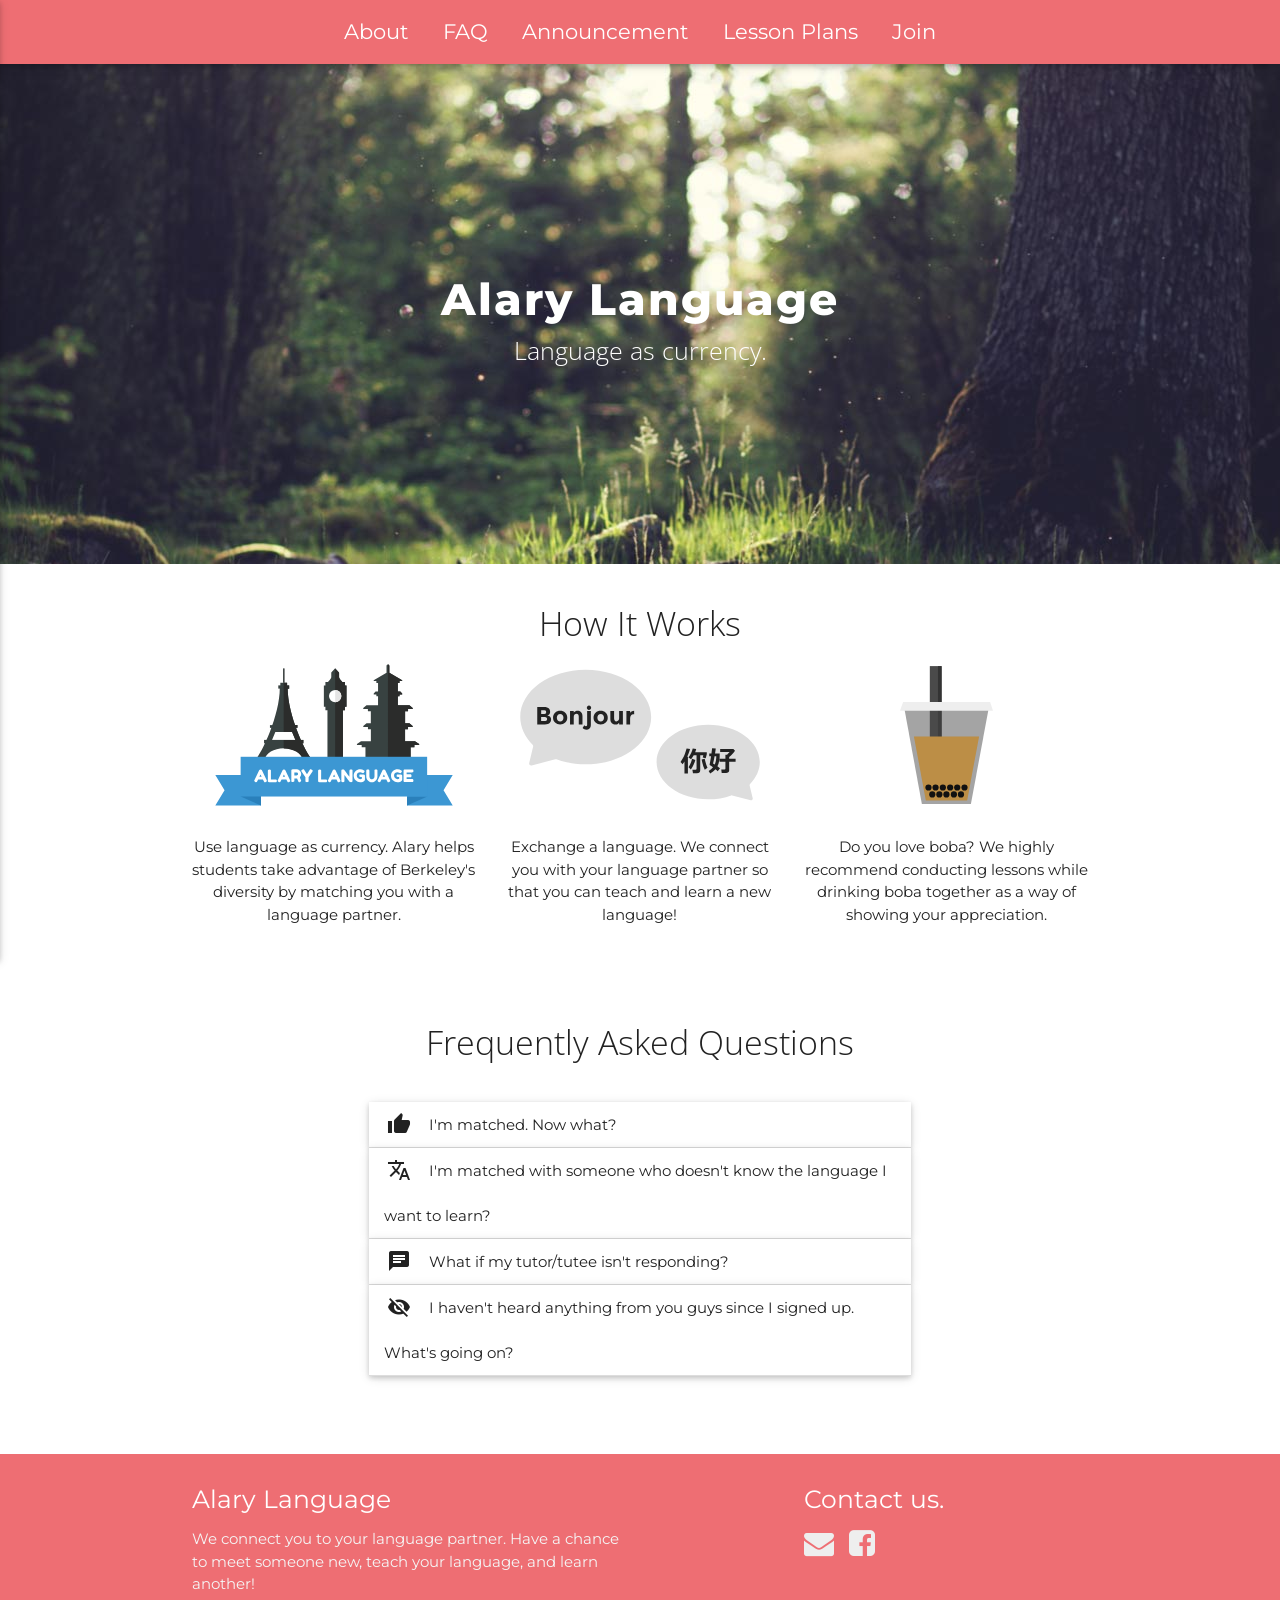
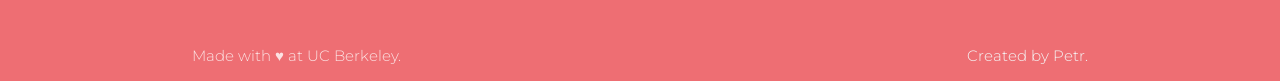
==== commit 39c8d054: "Enlarged icons" ====
--- a/index.html
+++ b/index.html
@@ -123,7 +123,7 @@
         <div class="col l4 offset-l2 s12">
           <h5 class="white-text">Contact us.</h5>
           <ul>
-            <li><a class="grey-text text-lighten-3 footer-link" href="mailto:alarylanguage@gmail.com"><i class="fa fa-envelope fa-lg"></i><a class="grey-text text-lighten-3 footer-link" href="http://www.facebook.com/alarylanguage" target="_blank"><i class="fa fa-facebook-square fa-lg" aria-hidden="true"></i></a></li>
+            <li><a class="grey-text text-lighten-3 footer-link" href="mailto:alarylanguage@gmail.com"><i class="fa fa-envelope fa-2x"></i><a class="grey-text text-lighten-3 footer-link" href="http://www.facebook.com/alarylanguage" target="_blank"><i class="fa fa-facebook-square fa-2x" aria-hidden="true"></i></a></li>
             <li></li>
           </ul>
         </div>
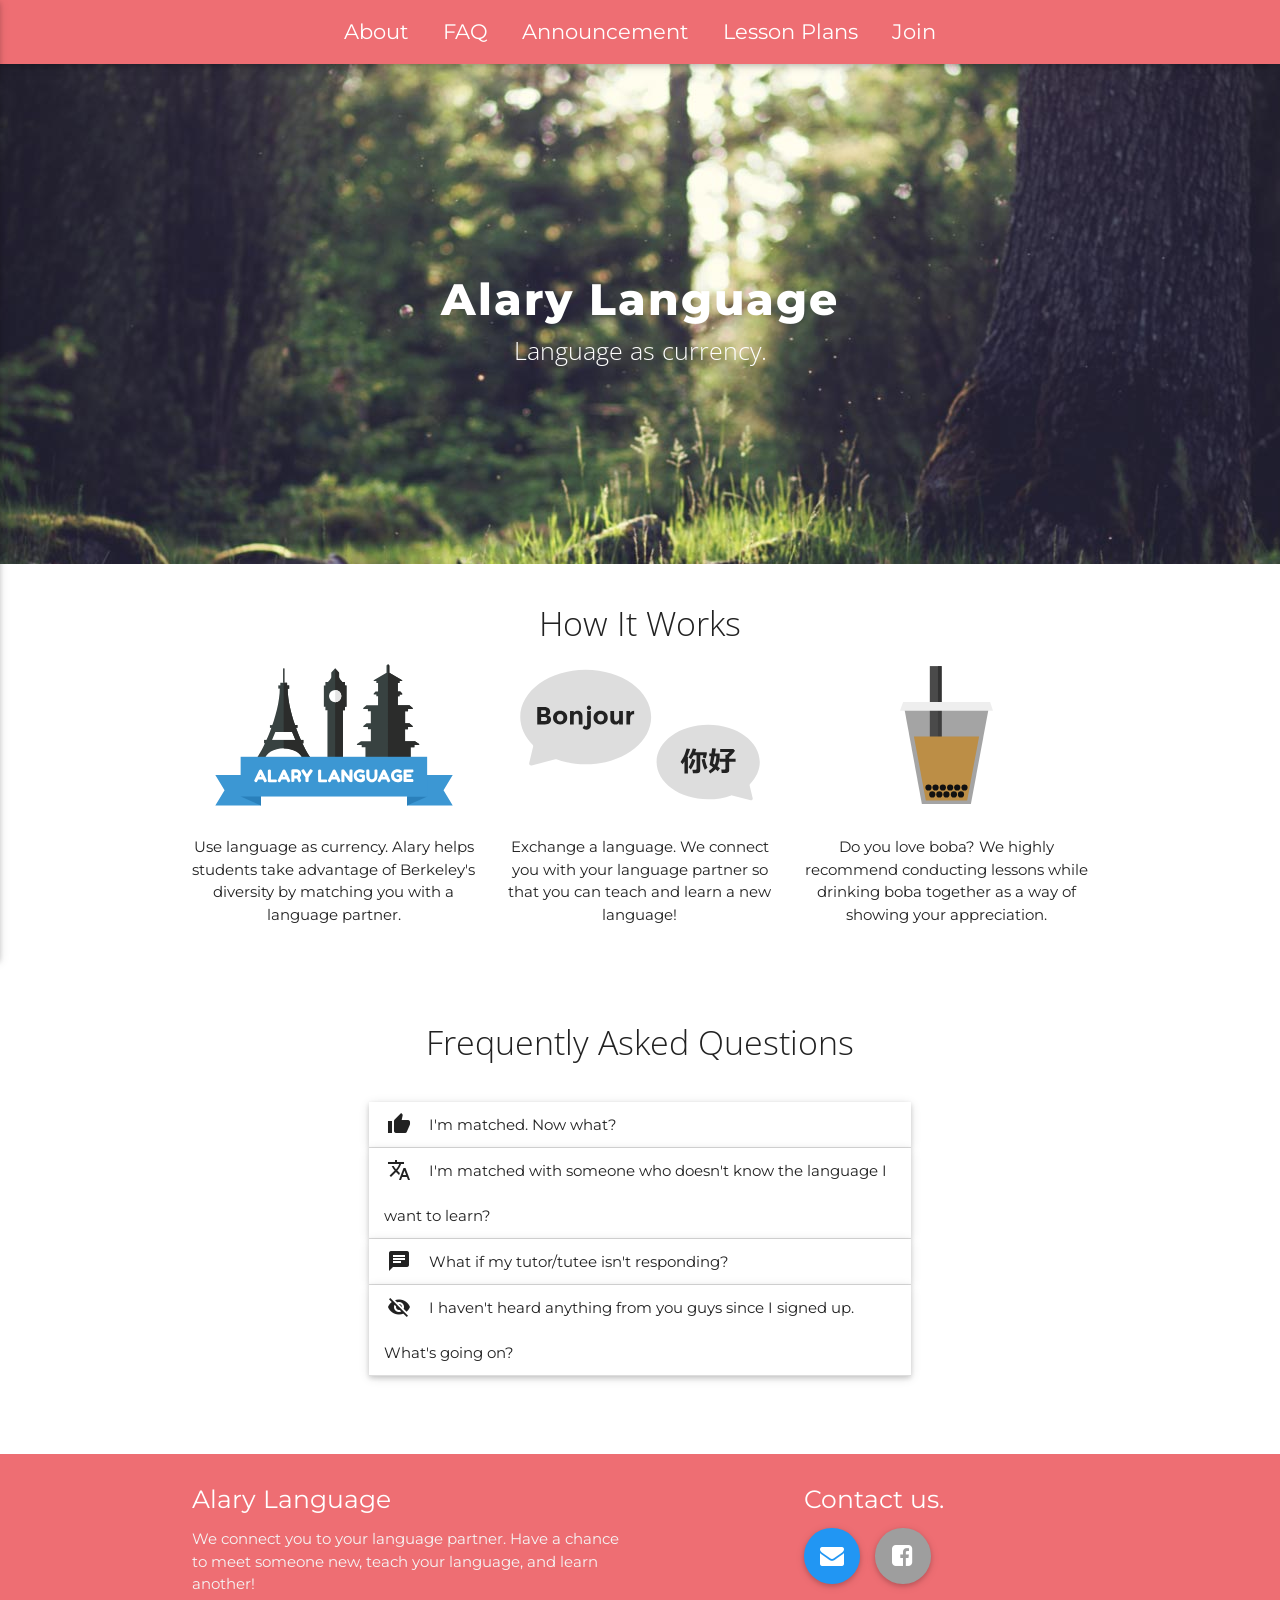
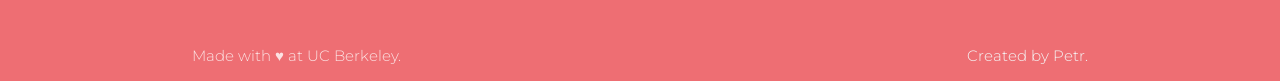
==== commit 04f56938: "Added circles" ====
--- a/index.html
+++ b/index.html
@@ -123,7 +123,7 @@
         <div class="col l4 offset-l2 s12">
           <h5 class="white-text">Contact us.</h5>
           <ul>
-            <li><a class="grey-text text-lighten-3 footer-link" href="mailto:alarylanguage@gmail.com"><i class="fa fa-envelope fa-2x"></i><a class="grey-text text-lighten-3 footer-link" href="http://www.facebook.com/alarylanguage" target="_blank"><i class="fa fa-facebook-square fa-2x" aria-hidden="true"></i></a></li>
+            <li><a class="grey-text text-lighten-3 footer-link btn-floating btn-large waves-effect waves-light blue" href="mailto:alarylanguage@gmail.com"><i class="fa fa-envelope fa-2x"></i><a class="grey-text text-lighten-3 footer-link btn-floating btn-large waves-effect waves-light grey text-lighten-4" href="http://www.facebook.com/alarylanguage" target="_blank"><i class="fa fa-facebook-square fa-2x" aria-hidden="true"></i></a></li>
             <li></li>
           </ul>
         </div>
--- a/assets/css/style.css
+++ b/assets/css/style.css
@@ -8,4 +8,4 @@
  */.waves-effect{position:relative;cursor:pointer;display:inline-block;overflow:hidden;-webkit-user-select:none;-moz-user-select:none;-ms-user-select:none;user-select:none;vertical-align:middle;z-index:1;will-change:opacity,transform;transition:all .3s ease-out}.waves-effect .waves-ripple{position:absolute;border-radius:50%;width:20px;height:20px;margin-top:-10px;margin-left:-10px;opacity:0;background:rgba(0,0,0,.2);transition:all .7s ease-out;transition-property:transform,opacity;transform:scale(0);pointer-events:none}.waves-effect.waves-light .waves-ripple{background-color:rgba(255,255,255,.45)}.waves-effect.waves-red .waves-ripple{background-color:rgba(244,67,54,.7)}.waves-effect.waves-yellow .waves-ripple{background-color:rgba(255,235,59,.7)}.waves-effect.waves-orange .waves-ripple{background-color:rgba(255,152,0,.7)}.waves-effect.waves-purple .waves-ripple{background-color:rgba(156,39,176,.7)}.waves-effect.waves-green .waves-ripple{background-color:rgba(76,175,80,.7)}.waves-effect.waves-teal .waves-ripple{background-color:rgba(0,150,136,.7)}.waves-effect input[type=button],.waves-effect input[type=reset],.waves-effect input[type=submit]{border:0;font-style:normal;font-size:inherit;text-transform:inherit;background:0 0}.waves-effect img{position:relative;z-index:-1}.waves-notransition{transition:none!important}.waves-input-wrapper{border-radius:.2em;vertical-align:bottom}.waves-input-wrapper .waves-button-input{position:relative;top:0;left:0;z-index:1}.waves-circle{transform:translateZ(0);text-align:center;width:2.5em;height:2.5em;line-height:2.5em;border-radius:50%;-webkit-mask-image:none}.waves-block{display:block}.lean-overlay,.modal{position:fixed;display:none;left:0;right:0}.waves-effect .waves-ripple{z-index:-1}.modal{background-color:#fafafa;padding:0;max-height:70%;width:55%;margin:auto;overflow-y:auto;border-radius:2px;will-change:top,opacity}@media only screen and (max-width:992px){.modal{width:80%}}.modal h1,.modal h2,.modal h3,.modal h4{margin-top:0}.modal .modal-content{padding:24px}.modal .modal-close{cursor:pointer}.modal .modal-footer{border-radius:0 0 2px 2px;background-color:#fafafa;padding:4px 6px;height:56px;width:100%}.modal .modal-footer .btn,.modal .modal-footer .btn-flat,.modal .modal-footer .btn-large{float:right;margin:6px 0}.lean-overlay{z-index:999;top:-100px;bottom:0;height:125%;width:100%;background:#000;will-change:opacity}.modal.modal-fixed-footer{padding:0;height:70%}.modal.modal-fixed-footer .modal-content{position:absolute;height:calc(100% - 56px);max-height:100%;width:100%;overflow-y:auto}.modal.modal-fixed-footer .modal-footer{border-top:1px solid rgba(0,0,0,.1);position:absolute;bottom:0}.modal.bottom-sheet{top:auto;bottom:-100%;margin:0;width:100%;max-height:45%;border-radius:0;will-change:bottom,opacity}.collapsible{border-top:1px solid #ddd;border-right:1px solid #ddd;border-left:1px solid #ddd;margin:.5rem 0 1rem}.collapsible-header{display:block;cursor:pointer;min-height:3rem;line-height:3rem;padding:0 1rem;background-color:#fff;border-bottom:1px solid #ddd}.collapsible-header i{width:2rem;font-size:1.6rem;line-height:3rem;display:block;float:left;text-align:center;margin-right:1rem}.collapsible-body{display:none;border-bottom:1px solid #ddd}.chip,.chips .input{display:inline-block;font-weight:500}.collapsible-body p{margin:0;padding:2rem}.side-nav .collapsible,.side-nav.fixed .collapsible{border:none;box-shadow:none}.side-nav .collapsible li,.side-nav.fixed .collapsible li{padding:0}.side-nav .collapsible-header,.side-nav.fixed .collapsible-header{background-color:transparent;border:none;line-height:inherit;height:inherit;padding:0 16px}.side-nav .collapsible-header:hover,.side-nav.fixed .collapsible-header:hover{background-color:rgba(0,0,0,.05)}.side-nav .collapsible-header i,.side-nav.fixed .collapsible-header i{line-height:inherit}.chip,.chip .close,.chips .input{line-height:32px}.side-nav .collapsible-body,.side-nav.fixed .collapsible-body{border:0;background-color:#fff}.side-nav .collapsible-body li a,.side-nav.fixed .collapsible-body li a{padding:0 23.5px 0 31px}.collapsible.popout{border:none;box-shadow:none}.collapsible.popout>li{box-shadow:0 2px 5px 0 rgba(0,0,0,.16),0 2px 10px 0 rgba(0,0,0,.12);margin:0 24px;transition:margin .35s cubic-bezier(.25,.46,.45,.94)}.collapsible.popout>li.active{box-shadow:0 5px 11px 0 rgba(0,0,0,.18),0 4px 15px 0 rgba(0,0,0,.15);margin:16px 0}.chip{height:32px;font-size:13px;color:rgba(0,0,0,.6);padding:0 12px;border-radius:16px;background-color:#e4e4e4;margin-bottom:5px;margin-right:5px}.chip img{float:left;margin:0 8px 0 -12px;height:32px;width:32px;border-radius:50%}.chip .close{cursor:pointer;float:right;font-size:16px;padding-left:8px}.chips{border:none;border-bottom:1px solid #9e9e9e;box-shadow:none;margin-bottom:30px;min-height:45px;outline:0;padding-bottom:5px;transition:all .3s}.chips.focus{border-bottom:1px solid #26a69a;box-shadow:0 1px 0 0 #26a69a}.chips:hover{cursor:text}.chips .chip.selected{background-color:#26a69a;color:#fff}.chips .input{background:0 0;border:0;color:rgba(0,0,0,.6);font-size:13px;height:32px;margin-right:20px;outline:0;padding:0!important;width:120px!important}.chips .input:focus{border:0!important;box-shadow:none!important}.materialboxed{display:block;cursor:zoom-in;position:relative;transition:opacity .4s}.materialboxed:hover{will-change:left,top,width,height}.materialboxed:hover:not(.active){opacity:.8}.materialboxed.active{cursor:zoom-out}#materialbox-overlay{position:fixed;top:0;left:0;right:0;bottom:0;background-color:#292929;z-index:1000;will-change:opacity}.materialbox-caption{position:fixed;display:none;color:#fff;line-height:50px;bottom:0;width:100%;text-align:center;padding:0 15%;height:50px;z-index:1000;-webkit-font-smoothing:antialiased}select:focus{outline:#c9f3ef solid 1px}button:focus{outline:0;background-color:#2ab7a9}label{font-size:.8rem;color:#9e9e9e}::-webkit-input-placeholder{color:#d1d1d1}:-moz-placeholder{color:#d1d1d1}::-moz-placeholder{color:#d1d1d1}:-ms-input-placeholder{color:#d1d1d1}input:not([type]),input[type=date],input[type=datetime-local],input[type=datetime],input[type=email],input[type=number],input[type=password],input[type=search],input[type=tel],input[type=text],input[type=time],input[type=url],textarea.materialize-textarea{background-color:transparent;border:none;border-bottom:1px solid #9e9e9e;border-radius:0;outline:0;height:3rem;width:100%;font-size:1rem;margin:0 0 20px;padding:0;box-shadow:none;box-sizing:content-box;transition:all .3s}input:not([type]):disabled,input:not([type])[readonly=readonly],input[type=date]:disabled,input[type=date][readonly=readonly],input[type=datetime-local]:disabled,input[type=datetime-local][readonly=readonly],input[type=datetime]:disabled,input[type=datetime][readonly=readonly],input[type=email]:disabled,input[type=email][readonly=readonly],input[type=number]:disabled,input[type=number][readonly=readonly],input[type=password]:disabled,input[type=password][readonly=readonly],input[type=search]:disabled,input[type=search][readonly=readonly],input[type=tel]:disabled,input[type=tel][readonly=readonly],input[type=text]:disabled,input[type=text][readonly=readonly],input[type=time]:disabled,input[type=time][readonly=readonly],input[type=url]:disabled,input[type=url][readonly=readonly],textarea.materialize-textarea:disabled,textarea.materialize-textarea[readonly=readonly]{color:rgba(0,0,0,.26);border-bottom:1px dotted rgba(0,0,0,.26)}input:not([type]):disabled+label,input:not([type])[readonly=readonly]+label,input[type=date]:disabled+label,input[type=date][readonly=readonly]+label,input[type=datetime-local]:disabled+label,input[type=datetime-local][readonly=readonly]+label,input[type=datetime]:disabled+label,input[type=datetime][readonly=readonly]+label,input[type=email]:disabled+label,input[type=email][readonly=readonly]+label,input[type=number]:disabled+label,input[type=number][readonly=readonly]+label,input[type=password]:disabled+label,input[type=password][readonly=readonly]+label,input[type=search]:disabled+label,input[type=search][readonly=readonly]+label,input[type=tel]:disabled+label,input[type=tel][readonly=readonly]+label,input[type=text]:disabled+label,input[type=text][readonly=readonly]+label,input[type=time]:disabled+label,input[type=time][readonly=readonly]+label,input[type=url]:disabled+label,input[type=url][readonly=readonly]+label,textarea.materialize-textarea:disabled+label,textarea.materialize-textarea[readonly=readonly]+label{color:rgba(0,0,0,.26)}input:not([type]):focus:not([readonly]),input[type=date]:focus:not([readonly]),input[type=datetime-local]:focus:not([readonly]),input[type=datetime]:focus:not([readonly]),input[type=email]:focus:not([readonly]),input[type=number]:focus:not([readonly]),input[type=password]:focus:not([readonly]),input[type=search]:focus:not([readonly]),input[type=tel]:focus:not([readonly]),input[type=text]:focus:not([readonly]),input[type=time]:focus:not([readonly]),input[type=url]:focus:not([readonly]),textarea.materialize-textarea:focus:not([readonly]){border-bottom:1px solid #26a69a;box-shadow:0 1px 0 0 #26a69a}input:not([type]):focus:not([readonly])+label,input[type=date]:focus:not([readonly])+label,input[type=datetime-local]:focus:not([readonly])+label,input[type=datetime]:focus:not([readonly])+label,input[type=email]:focus:not([readonly])+label,input[type=number]:focus:not([readonly])+label,input[type=password]:focus:not([readonly])+label,input[type=search]:focus:not([readonly])+label,input[type=tel]:focus:not([readonly])+label,input[type=text]:focus:not([readonly])+label,input[type=time]:focus:not([readonly])+label,input[type=url]:focus:not([readonly])+label,textarea.materialize-textarea:focus:not([readonly])+label{color:#26a69a}input:not([type]).valid,input:not([type]):focus.valid,input[type=date].valid,input[type=date]:focus.valid,input[type=datetime-local].valid,input[type=datetime-local]:focus.valid,input[type=datetime].valid,input[type=datetime]:focus.valid,input[type=email].valid,input[type=email]:focus.valid,input[type=number].valid,input[type=number]:focus.valid,input[type=password].valid,input[type=password]:focus.valid,input[type=search].valid,input[type=search]:focus.valid,input[type=tel].valid,input[type=tel]:focus.valid,input[type=text].valid,input[type=text]:focus.valid,input[type=time].valid,input[type=time]:focus.valid,input[type=url].valid,input[type=url]:focus.valid,textarea.materialize-textarea.valid,textarea.materialize-textarea:focus.valid{border-bottom:1px solid #4CAF50;box-shadow:0 1px 0 0 #4CAF50}input:not([type]).valid+label:after,input:not([type]):focus.valid+label:after,input[type=date].valid+label:after,input[type=date]:focus.valid+label:after,input[type=datetime-local].valid+label:after,input[type=datetime-local]:focus.valid+label:after,input[type=datetime].valid+label:after,input[type=datetime]:focus.valid+label:after,input[type=email].valid+label:after,input[type=email]:focus.valid+label:after,input[type=number].valid+label:after,input[type=number]:focus.valid+label:after,input[type=password].valid+label:after,input[type=password]:focus.valid+label:after,input[type=search].valid+label:after,input[type=search]:focus.valid+label:after,input[type=tel].valid+label:after,input[type=tel]:focus.valid+label:after,input[type=text].valid+label:after,input[type=text]:focus.valid+label:after,input[type=time].valid+label:after,input[type=time]:focus.valid+label:after,input[type=url].valid+label:after,input[type=url]:focus.valid+label:after,textarea.materialize-textarea.valid+label:after,textarea.materialize-textarea:focus.valid+label:after{content:attr(data-success);color:#4CAF50;opacity:1}input:not([type]).invalid,input:not([type]):focus.invalid,input[type=date].invalid,input[type=date]:focus.invalid,input[type=datetime-local].invalid,input[type=datetime-local]:focus.invalid,input[type=datetime].invalid,input[type=datetime]:focus.invalid,input[type=email].invalid,input[type=email]:focus.invalid,input[type=number].invalid,input[type=number]:focus.invalid,input[type=password].invalid,input[type=password]:focus.invalid,input[type=search].invalid,input[type=search]:focus.invalid,input[type=tel].invalid,input[type=tel]:focus.invalid,input[type=text].invalid,input[type=text]:focus.invalid,input[type=time].invalid,input[type=time]:focus.invalid,input[type=url].invalid,input[type=url]:focus.invalid,textarea.materialize-textarea.invalid,textarea.materialize-textarea:focus.invalid{border-bottom:1px solid #F44336;box-shadow:0 1px 0 0 #F44336}input:not([type]).invalid+label:after,input:not([type]):focus.invalid+label:after,input[type=date].invalid+label:after,input[type=date]:focus.invalid+label:after,input[type=datetime-local].invalid+label:after,input[type=datetime-local]:focus.invalid+label:after,input[type=datetime].invalid+label:after,input[type=datetime]:focus.invalid+label:after,input[type=email].invalid+label:after,input[type=email]:focus.invalid+label:after,input[type=number].invalid+label:after,input[type=number]:focus.invalid+label:after,input[type=password].invalid+label:after,input[type=password]:focus.invalid+label:after,input[type=search].invalid+label:after,input[type=search]:focus.invalid+label:after,input[type=tel].invalid+label:after,input[type=tel]:focus.invalid+label:after,input[type=text].invalid+label:after,input[type=text]:focus.invalid+label:after,input[type=time].invalid+label:after,input[type=time]:focus.invalid+label:after,input[type=url].invalid+label:after,input[type=url]:focus.invalid+label:after,textarea.materialize-textarea.invalid+label:after,textarea.materialize-textarea:focus.invalid+label:after{content:attr(data-error);color:#F44336;opacity:1}input:not([type]).validate+label,input[type=date].validate+label,input[type=datetime-local].validate+label,input[type=datetime].validate+label,input[type=email].validate+label,input[type=number].validate+label,input[type=password].validate+label,input[type=search].validate+label,input[type=tel].validate+label,input[type=text].validate+label,input[type=time].validate+label,input[type=url].validate+label,textarea.materialize-textarea.validate+label{width:100%;pointer-events:none}input:not([type])+label:after,input[type=date]+label:after,input[type=datetime-local]+label:after,input[type=datetime]+label:after,input[type=email]+label:after,input[type=number]+label:after,input[type=password]+label:after,input[type=search]+label:after,input[type=tel]+label:after,input[type=text]+label:after,input[type=time]+label:after,input[type=url]+label:after,textarea.materialize-textarea+label:after{display:block;content:"";position:absolute;top:60px;opacity:0;transition:.2s opacity ease-out,.2s color ease-out}.input-field{position:relative;margin-top:1rem}.input-field.col label{left:.75rem}.input-field.col .prefix~.validate~label,.input-field.col .prefix~label{width:calc(100% - 3rem - 1.5rem)}.input-field label{color:#9e9e9e;position:absolute;top:.8rem;font-size:1rem;cursor:text;transition:.2s ease-out}.input-field label.active{font-size:.8rem;transform:translateY(-140%)}.input-field .prefix{position:absolute;width:3rem;font-size:2rem;transition:color .2s}.input-field .prefix.active{color:#26a69a}.input-field .prefix~.autocomplete-content,.input-field .prefix~.validate~label,.input-field .prefix~input,.input-field .prefix~label,.input-field .prefix~textarea{margin-left:3rem;width:92%;width:calc(100% - 3rem)}.input-field .prefix~label{margin-left:3rem}@media only screen and (max-width:992px){.input-field .prefix~input{width:86%;width:calc(100% - 3rem)}}@media only screen and (max-width:600px){.input-field .prefix~input{width:80%;width:calc(100% - 3rem)}}.input-field input[type=search]{display:block;line-height:inherit;padding-left:4rem;width:calc(100% - 4rem)}.input-field input[type=search]:focus{background-color:#fff;border:0;box-shadow:none;color:#444}.input-field input[type=search]:focus+label i,.input-field input[type=search]:focus~.material-icons,.input-field input[type=search]:focus~.mdi-navigation-close{color:#444}.input-field input[type=search]+label{left:1rem}.input-field input[type=search]~.material-icons,.input-field input[type=search]~.mdi-navigation-close{position:absolute;top:0;right:1rem;color:transparent;cursor:pointer;font-size:2rem;transition:.3s color}textarea{width:100%;height:3rem;background-color:transparent}textarea.materialize-textarea{overflow-y:hidden;padding:.8rem 0 1.6rem;resize:none;min-height:3rem}.hiddendiv{display:none;white-space:pre-wrap;word-wrap:break-word;overflow-wrap:break-word;padding-top:1.2rem}.autocomplete-content{margin-top:-15px;display:block;opacity:1;position:static}.autocomplete-content li .highlight{color:#444}.autocomplete-content li img{height:40px;width:40px;margin:5px 15px}[type=radio]:checked,[type=radio]:not(:checked){position:absolute;left:-9999px;opacity:0}[type=radio]:checked+label,[type=radio]:not(:checked)+label{position:relative;padding-left:35px;cursor:pointer;display:inline-block;height:25px;line-height:25px;font-size:1rem;transition:.28s ease;-khtml-user-select:none;user-select:none}.picker,.select-wrapper input.select-dropdown:disabled,.switch,.switch *,[type=checkbox]+label{-webkit-user-select:none;-moz-user-select:none;-ms-user-select:none}[type=radio]+label:after,[type=radio]+label:before{content:'';position:absolute;left:0;top:0;margin:4px;width:16px;height:16px;z-index:0;transition:.28s ease}[type=radio].with-gap:checked+label:after,[type=radio].with-gap:checked+label:before,[type=radio]:checked+label:after,[type=radio]:checked+label:before,[type=radio]:not(:checked)+label:after,[type=radio]:not(:checked)+label:before{border-radius:50%}[type=radio]:not(:checked)+label:after,[type=radio]:not(:checked)+label:before{border:2px solid #5a5a5a}[type=radio]:not(:checked)+label:after{z-index:-1;transform:scale(0)}[type=radio]:checked+label:before{border:2px solid transparent}[type=radio].with-gap:checked+label:after,[type=radio].with-gap:checked+label:before,[type=radio]:checked+label:after{border:2px solid #26a69a}[type=radio].with-gap:checked+label:after,[type=radio]:checked+label:after{background-color:#26a69a;z-index:0}[type=radio]:checked+label:after{transform:scale(1.02)}[type=radio].with-gap:checked+label:after{transform:scale(.5)}[type=radio].tabbed:focus+label:before{box-shadow:0 0 0 10px rgba(0,0,0,.1)}[type=radio].with-gap:disabled:checked+label:before{border:2px solid rgba(0,0,0,.26)}[type=radio].with-gap:disabled:checked+label:after{border:none;background-color:rgba(0,0,0,.26)}[type=radio]:disabled:checked+label:before,[type=radio]:disabled:not(:checked)+label:before{background-color:transparent;border-color:rgba(0,0,0,.26)}[type=radio]:disabled+label{color:rgba(0,0,0,.26)}[type=radio]:disabled:not(:checked)+label:before{border-color:rgba(0,0,0,.26)}[type=radio]:disabled:checked+label:after{background-color:rgba(0,0,0,.26);border-color:#BDBDBD}form p{margin-bottom:10px;text-align:left}form p:last-child{margin-bottom:0}[type=checkbox]:checked,[type=checkbox]:not(:checked){position:absolute;left:-9999px;opacity:0}[type=checkbox]+label{position:relative;padding-left:35px;cursor:pointer;display:inline-block;height:25px;line-height:25px;font-size:1rem;-khtml-user-select:none}[type=checkbox]+label:before,[type=checkbox]:not(.filled-in)+label:after{content:'';position:absolute;top:0;left:0;width:18px;height:18px;z-index:0;border:2px solid #5a5a5a;border-radius:1px;margin-top:2px;transition:.2s}[type=checkbox]:not(.filled-in)+label:after{border:0;transform:scale(0)}[type=checkbox]:not(:checked):disabled+label:before{border:none;background-color:rgba(0,0,0,.26)}[type=checkbox].tabbed:focus+label:after{transform:scale(1);border:0;border-radius:50%;box-shadow:0 0 0 10px rgba(0,0,0,.1);background-color:rgba(0,0,0,.1)}[type=checkbox]:checked+label:before{top:-4px;left:-5px;width:12px;height:22px;border-top:2px solid transparent;border-left:2px solid transparent;border-right:2px solid #26a69a;border-bottom:2px solid #26a69a;transform:rotate(40deg);backface-visibility:hidden;transform-origin:100% 100%}[type=checkbox]:checked:disabled+label:before{border-right:2px solid rgba(0,0,0,.26);border-bottom:2px solid rgba(0,0,0,.26)}[type=checkbox]:indeterminate+label:before{top:-11px;left:-12px;width:10px;height:22px;border-top:none;border-left:none;border-right:2px solid #26a69a;border-bottom:none;transform:rotate(90deg);backface-visibility:hidden;transform-origin:100% 100%}[type=checkbox]:indeterminate:disabled+label:before{border-right:2px solid rgba(0,0,0,.26);background-color:transparent}[type=checkbox].filled-in+label:after{border-radius:2px}[type=checkbox].filled-in+label:after,[type=checkbox].filled-in+label:before{content:'';left:0;position:absolute;transition:border .25s,background-color .25s,width .2s .1s,height .2s .1s,top .2s .1s,left .2s .1s;z-index:1}.switch label .lever,.switch label .lever:after{content:"";display:inline-block}[type=checkbox].filled-in:not(:checked)+label:before{width:0;height:0;border:3px solid transparent;left:6px;top:10px;-webkit-transform:rotateZ(37deg);transform:rotateZ(37deg);-webkit-transform-origin:20% 40%;transform-origin:100% 100%}[type=checkbox].filled-in:not(:checked)+label:after{height:20px;width:20px;background-color:transparent;border:2px solid #5a5a5a;top:0;z-index:0}[type=checkbox].filled-in:checked+label:before{top:0;left:1px;width:8px;height:13px;border-top:2px solid transparent;border-left:2px solid transparent;border-right:2px solid #fff;border-bottom:2px solid #fff;-webkit-transform:rotateZ(37deg);transform:rotateZ(37deg);-webkit-transform-origin:100% 100%;transform-origin:100% 100%}[type=checkbox].filled-in:checked+label:after{top:0;width:20px;height:20px;border:2px solid #26a69a;background-color:#26a69a;z-index:0}[type=checkbox].filled-in.tabbed:focus+label:after{border-radius:2px;border-color:#5a5a5a;background-color:rgba(0,0,0,.1)}[type=checkbox].filled-in.tabbed:checked:focus+label:after{border-radius:2px;background-color:#26a69a;border-color:#26a69a}[type=checkbox].filled-in:disabled:not(:checked)+label:before{background-color:transparent;border:2px solid transparent}[type=checkbox].filled-in:disabled:not(:checked)+label:after{border-color:transparent;background-color:#BDBDBD}[type=checkbox].filled-in:disabled:checked+label:before{background-color:transparent}[type=checkbox].filled-in:disabled:checked+label:after{background-color:#BDBDBD;border-color:#BDBDBD}.switch,.switch *{-khtml-user-select:none}.switch label{cursor:pointer}.switch label input[type=checkbox]{opacity:0;width:0;height:0}.switch label input[type=checkbox]:checked+.lever{background-color:#84c7c1}.switch label input[type=checkbox]:checked+.lever:after{background-color:#26a69a;left:24px}.switch label .lever{position:relative;width:40px;height:15px;background-color:#818181;border-radius:15px;transition:background .3s ease;vertical-align:middle;margin:0 16px}.switch label .lever:after{position:absolute;width:21px;height:21px;background-color:#F1F1F1;border-radius:21px;box-shadow:0 1px 3px 1px rgba(0,0,0,.4);left:-5px;top:-3px;transition:left .3s ease,background .3s ease,box-shadow .1s ease}input[type=checkbox]:checked:not(:disabled).tabbed:focus~.lever::after,input[type=checkbox]:checked:not(:disabled)~.lever:active::after{box-shadow:0 1px 3px 1px rgba(0,0,0,.4),0 0 0 15px rgba(38,166,154,.1)}input[type=checkbox]:not(:disabled).tabbed:focus~.lever::after,input[type=checkbox]:not(:disabled)~.lever:active:after{box-shadow:0 1px 3px 1px rgba(0,0,0,.4),0 0 0 15px rgba(0,0,0,.08)}.switch input[type=checkbox][disabled]+.lever{cursor:default}.switch label input[type=checkbox][disabled]+.lever:after,.switch label input[type=checkbox][disabled]:checked+.lever:after{background-color:#BDBDBD}select{display:none;background-color:rgba(255,255,255,.9);width:100%;padding:5px;border:1px solid #f2f2f2;border-radius:2px;height:3rem}select.browser-default{display:block}.select-label{position:absolute}.select-wrapper{position:relative}.select-wrapper input.select-dropdown{position:relative;cursor:pointer;background-color:transparent;border:none;border-bottom:1px solid #9e9e9e;outline:0;height:3rem;line-height:3rem;width:100%;font-size:1rem;margin:0 0 20px;padding:0;display:block}.select-wrapper span.caret{color:initial;position:absolute;right:0;top:16px;font-size:10px}.select-wrapper span.caret.disabled{color:rgba(0,0,0,.26)}.select-wrapper+label{position:absolute;top:-14px;font-size:.8rem}select:disabled{color:rgba(0,0,0,.3)}.select-wrapper input.select-dropdown:disabled{color:rgba(0,0,0,.3);cursor:default;border-bottom:1px solid rgba(0,0,0,.3)}.file-field span,input[type=range],input[type=range]+.thumb{cursor:pointer}.select-wrapper i{color:rgba(0,0,0,.3)}.select-dropdown li.disabled,.select-dropdown li.disabled>span,.select-dropdown li.optgroup{color:rgba(0,0,0,.3);background-color:transparent}.prefix~.select-wrapper{margin-left:3rem;width:92%;width:calc(100% - 3rem)}.prefix~label{margin-left:3rem}.select-dropdown li img{height:40px;width:40px;margin:5px 15px;float:right}.select-dropdown li.optgroup{border-top:1px solid #eee}.select-dropdown li.optgroup.selected>span{color:rgba(0,0,0,.7)}.select-dropdown li.optgroup>span{color:rgba(0,0,0,.4)}.select-dropdown li.optgroup~li.optgroup-option{padding-left:1rem}.file-field{position:relative}.file-field .file-path-wrapper{overflow:hidden;padding-left:10px}.file-field input.file-path{width:100%}.file-field .btn,.file-field .btn-large{float:left;height:3rem;line-height:3rem}.file-field input[type=file]{position:absolute;top:0;right:0;left:0;bottom:0;width:100%;margin:0;padding:0;font-size:20px;cursor:pointer;opacity:0;filter:alpha(opacity=0)}.range-field,input[type=range]{position:relative}input[type=range]{background-color:transparent;outline:0;width:100%;margin:15px 0;padding:0}input[type=range]:focus{outline:0}input[type=range]+.thumb{position:absolute;border:none;height:0;width:0;border-radius:50%;background-color:#26a69a;top:10px;margin-left:-6px;transform-origin:50% 50%;transform:rotate(-45deg)}.side-nav,.table-of-contents.fixed{position:fixed}input[type=range]+.thumb .value{display:block;width:30px;text-align:center;color:#26a69a;font-size:0;transform:rotate(45deg)}input[type=range]+.thumb.active{border-radius:50% 50% 50% 0}input[type=range]+.thumb.active .value{color:#fff;margin-left:-1px;margin-top:8px;font-size:10px}input[type=range]::-webkit-slider-runnable-track{height:3px;background:#c2c0c2;border:none}input[type=range]::-webkit-slider-thumb{-webkit-appearance:none;border:none;height:14px;width:14px;border-radius:50%;background-color:#26a69a;transform-origin:50% 50%;margin:-5px 0 0;transition:.3s}input[type=range]:focus::-webkit-slider-runnable-track{background:#ccc}input[type=range]{-webkit-appearance:none;border:1px solid #fff}input[type=range]::-moz-range-track{height:3px;background:#ddd;border:none}input[type=range]::-moz-range-thumb{border:none;height:14px;width:14px;border-radius:50%;background:#26a69a;margin-top:-5px}input[type=range]:-moz-focusring{outline:#fff solid 1px;outline-offset:-1px}input[type=range]:focus::-moz-range-track{background:#ccc}input[type=range]::-ms-track{height:3px;background:0 0;border-color:transparent;border-width:6px 0;color:transparent}input[type=range]::-ms-fill-lower{background:#777}input[type=range]::-ms-fill-upper{background:#ddd}input[type=range]::-ms-thumb{border:none;height:14px;width:14px;border-radius:50%;background:#26a69a}input[type=range]:focus::-ms-fill-lower{background:#888}input[type=range]:focus::-ms-fill-upper{background:#ccc}.table-of-contents li{padding:2px 0}.table-of-contents a{font-weight:300;color:#757575;padding-left:20px;height:1.5rem;line-height:1.5rem;letter-spacing:.4;display:inline-block}.table-of-contents a:hover{color:#a8a8a8;padding-left:19px;border-left:1px solid #ea4a4f}.table-of-contents a.active{font-weight:500;padding-left:18px;border-left:2px solid #ea4a4f}.side-nav{width:300px;left:0;top:0;margin:0;height:100%;height:calc(100% + 60px);height:-moz-calc(100%);padding-bottom:60px;background-color:#fff;z-index:999;overflow-y:auto;will-change:transform;backface-visibility:hidden;transform:translateX(-105%)}.side-nav a:hover,.side-nav li.active{background-color:rgba(0,0,0,.05)}.side-nav.right-aligned{right:0;left:auto;transform:translateX(100%)}.side-nav .collapsible{margin:0}.side-nav li{float:none;line-height:48px}.side-nav a{color:rgba(0,0,0,.87);display:block;font-size:14px;font-weight:500;height:48px;line-height:48px;padding:0 32px}.side-nav a.btn,.side-nav a.btn-flat,.side-nav a.btn-floating,.side-nav a.btn-large{margin:10px 15px}.side-nav a.btn,.side-nav a.btn-floating,.side-nav a.btn-large{color:#fff}.side-nav a.btn-flat{color:#343434}.side-nav a.btn-large:hover,.side-nav a.btn:hover{background-color:#2bbbad}.side-nav a.btn-floating:hover{background-color:#26a69a}.side-nav .subheader:hover,.side-nav .userView a:hover{background-color:transparent}.side-nav li>a>[class*=mdi-],.side-nav li>a>[class^=mdi-],.side-nav li>a>i,.side-nav li>a>i.material-icons{float:left;line-height:48px;margin:0 32px 0 0;width:24px;color:rgba(0,0,0,.54)}.side-nav .divider{margin:8px 0 0}.side-nav .subheader{cursor:initial;pointer-events:none;color:rgba(0,0,0,.54);font-size:14px;font-weight:500;line-height:48px}.side-nav .userView{overflow:hidden;position:relative;padding:32px 32px 0;margin-bottom:8px}.side-nav .userView a{height:auto;padding:0}.side-nav .userView .background{position:absolute;top:0;right:0;bottom:0;left:0;z-index:-1}.side-nav .userView .circle,.side-nav .userView .email,.side-nav .userView .name{display:block}.side-nav .userView .circle{height:64px;width:64px}.side-nav .userView .email,.side-nav .userView .name{line-height:24px}.side-nav .userView .name{margin-top:16px;font-weight:500}.side-nav .userView .email{padding-bottom:16px;font-weight:400}.drag-target{height:100%;width:10px;position:fixed;top:0;z-index:998}.side-nav.fixed a{display:block;padding:0 16px;color:rgba(0,0,0,.87)}.side-nav.fixed{left:0;transform:translateX(0);position:fixed}.side-nav.fixed.right-aligned{right:0;left:auto}@media only screen and (max-width:992px){.side-nav.fixed{transform:translateX(-105%)}.side-nav.fixed.right-aligned{transform:translateX(105%)}.side-nav a{padding:0 16px}.side-nav .userView{padding:16px 16px 0}}.side-nav .collapsible-body li.active,.side-nav.fixed .collapsible-body li.active{background-color:#ee6e73}.side-nav .collapsible-body li.active a,.side-nav.fixed .collapsible-body li.active a{color:#fff}#sidenav-overlay{position:fixed;top:0;left:0;right:0;height:120vh;background-color:rgba(0,0,0,.5);z-index:997;will-change:opacity}.preloader-wrapper{display:inline-block;position:relative;width:48px;height:48px}.preloader-wrapper.small{width:36px;height:36px}.preloader-wrapper.big{width:64px;height:64px}.preloader-wrapper.active{-webkit-animation:container-rotate 1568ms linear infinite;animation:container-rotate 1568ms linear infinite}@-webkit-keyframes container-rotate{to{-webkit-transform:rotate(360deg)}}@keyframes container-rotate{to{transform:rotate(360deg)}}.spinner-layer{position:absolute;width:100%;height:100%;opacity:0;border-color:#26a69a}.spinner-blue,.spinner-blue-only{border-color:#4285f4}.spinner-red,.spinner-red-only{border-color:#db4437}.spinner-yellow,.spinner-yellow-only{border-color:#f4b400}.spinner-green,.spinner-green-only{border-color:#0f9d58}.circle-clipper,.circle-clipper .circle,.gap-patch{height:100%;border-color:inherit}.active .spinner-layer.spinner-blue{-webkit-animation:fill-unfill-rotate 5332ms cubic-bezier(.4,0,.2,1) infinite both,blue-fade-in-out 5332ms cubic-bezier(.4,0,.2,1) infinite both;animation:fill-unfill-rotate 5332ms cubic-bezier(.4,0,.2,1) infinite both,blue-fade-in-out 5332ms cubic-bezier(.4,0,.2,1) infinite both}.active .spinner-layer.spinner-red{-webkit-animation:fill-unfill-rotate 5332ms cubic-bezier(.4,0,.2,1) infinite both,red-fade-in-out 5332ms cubic-bezier(.4,0,.2,1) infinite both;animation:fill-unfill-rotate 5332ms cubic-bezier(.4,0,.2,1) infinite both,red-fade-in-out 5332ms cubic-bezier(.4,0,.2,1) infinite both}.active .spinner-layer.spinner-yellow{-webkit-animation:fill-unfill-rotate 5332ms cubic-bezier(.4,0,.2,1) infinite both,yellow-fade-in-out 5332ms cubic-bezier(.4,0,.2,1) infinite both;animation:fill-unfill-rotate 5332ms cubic-bezier(.4,0,.2,1) infinite both,yellow-fade-in-out 5332ms cubic-bezier(.4,0,.2,1) infinite both}.active .spinner-layer.spinner-green{-webkit-animation:fill-unfill-rotate 5332ms cubic-bezier(.4,0,.2,1) infinite both,green-fade-in-out 5332ms cubic-bezier(.4,0,.2,1) infinite both;animation:fill-unfill-rotate 5332ms cubic-bezier(.4,0,.2,1) infinite both,green-fade-in-out 5332ms cubic-bezier(.4,0,.2,1) infinite both}.active .spinner-layer,.active .spinner-layer.spinner-blue-only,.active .spinner-layer.spinner-green-only,.active .spinner-layer.spinner-red-only,.active .spinner-layer.spinner-yellow-only{opacity:1;-webkit-animation:fill-unfill-rotate 5332ms cubic-bezier(.4,0,.2,1) infinite both;animation:fill-unfill-rotate 5332ms cubic-bezier(.4,0,.2,1) infinite both}@-webkit-keyframes fill-unfill-rotate{12.5%{-webkit-transform:rotate(135deg)}25%{-webkit-transform:rotate(270deg)}37.5%{-webkit-transform:rotate(405deg)}50%{-webkit-transform:rotate(540deg)}62.5%{-webkit-transform:rotate(675deg)}75%{-webkit-transform:rotate(810deg)}87.5%{-webkit-transform:rotate(945deg)}to{-webkit-transform:rotate(1080deg)}}@keyframes fill-unfill-rotate{12.5%{transform:rotate(135deg)}25%{transform:rotate(270deg)}37.5%{transform:rotate(405deg)}50%{transform:rotate(540deg)}62.5%{transform:rotate(675deg)}75%{transform:rotate(810deg)}87.5%{transform:rotate(945deg)}to{transform:rotate(1080deg)}}@-webkit-keyframes blue-fade-in-out{100%,25%,90%,from{opacity:1}26%,89%{opacity:0}}@keyframes blue-fade-in-out{100%,25%,90%,from{opacity:1}26%,89%{opacity:0}}@-webkit-keyframes red-fade-in-out{15%,51%,from{opacity:0}25%,50%{opacity:1}}@keyframes red-fade-in-out{15%,51%,from{opacity:0}25%,50%{opacity:1}}@-webkit-keyframes yellow-fade-in-out{40%,76%,from{opacity:0}50%,75%{opacity:1}}@keyframes yellow-fade-in-out{40%,76%,from{opacity:0}50%,75%{opacity:1}}@-webkit-keyframes green-fade-in-out{100%,65%,from{opacity:0}75%,90%{opacity:1}}@keyframes green-fade-in-out{100%,65%,from{opacity:0}75%,90%{opacity:1}}.gap-patch{position:absolute;top:0;left:45%;width:10%;overflow:hidden}.gap-patch .circle{width:1000%;left:-450%}.circle-clipper{display:inline-block;position:relative;width:50%;overflow:hidden}.circle-clipper .circle{width:200%;border-width:3px;border-style:solid;border-bottom-color:transparent!important;border-radius:50%;-webkit-animation:none;animation:none;position:absolute;top:0;right:0;bottom:0}.circle-clipper.left .circle{left:0;border-right-color:transparent!important;-webkit-transform:rotate(129deg);transform:rotate(129deg)}.circle-clipper.right .circle{left:-100%;border-left-color:transparent!important;-webkit-transform:rotate(-129deg);transform:rotate(-129deg)}.active .circle-clipper.left .circle{-webkit-animation:left-spin 1333ms cubic-bezier(.4,0,.2,1) infinite both;animation:left-spin 1333ms cubic-bezier(.4,0,.2,1) infinite both}.active .circle-clipper.right .circle{-webkit-animation:right-spin 1333ms cubic-bezier(.4,0,.2,1) infinite both;animation:right-spin 1333ms cubic-bezier(.4,0,.2,1) infinite both}@-webkit-keyframes left-spin{from,to{-webkit-transform:rotate(130deg)}50%{-webkit-transform:rotate(-5deg)}}@keyframes left-spin{from,to{transform:rotate(130deg)}50%{transform:rotate(-5deg)}}@-webkit-keyframes right-spin{from,to{-webkit-transform:rotate(-130deg)}50%{-webkit-transform:rotate(5deg)}}@keyframes right-spin{from,to{transform:rotate(-130deg)}50%{transform:rotate(5deg)}}#spinnerContainer.cooldown{-webkit-animation:container-rotate 1568ms linear infinite,fade-out .4s cubic-bezier(.4,0,.2,1);animation:container-rotate 1568ms linear infinite,fade-out .4s cubic-bezier(.4,0,.2,1)}@-webkit-keyframes fade-out{from{opacity:1}to{opacity:0}}@keyframes fade-out{from{opacity:1}to{opacity:0}}.slider{position:relative;height:400px;width:100%}.slider.fullscreen{height:100%;width:100%;position:absolute;top:0;left:0;right:0;bottom:0}.slider.fullscreen ul.slides{height:100%}.slider.fullscreen ul.indicators{z-index:2;bottom:30px}.slider .slides{background-color:#9e9e9e;margin:0;height:400px}.slider .slides li{opacity:0;position:absolute;top:0;left:0;z-index:1;width:100%;height:inherit;overflow:hidden}.slider .slides li img{height:100%;width:100%;background-size:cover;background-position:center}.slider .slides li .caption{color:#fff;position:absolute;top:15%;left:15%;width:70%;opacity:0}.slider .slides li .caption p{color:#e0e0e0}.slider .slides li.active{z-index:2}.slider .indicators{position:absolute;text-align:center;left:0;right:0;bottom:0;margin:0}.slider .indicators .indicator-item{display:inline-block;position:relative;cursor:pointer;height:16px;width:16px;margin:0 12px;background-color:#e0e0e0;transition:background-color .3s;border-radius:50%}.slider .indicators .indicator-item.active{background-color:#4CAF50}.carousel{overflow:hidden;position:relative;width:100%;height:400px;perspective:500px;transform-style:preserve-3d;transform-origin:0 50%}.carousel.carousel-slider{top:0;left:0;height:0}.carousel.carousel-slider .carousel-fixed-item{position:absolute;left:0;right:0;bottom:20px;z-index:1}.carousel.carousel-slider .carousel-fixed-item.with-indicators{bottom:68px}.carousel.carousel-slider .carousel-item{width:100%;height:100%;min-height:400px;position:absolute;top:0;left:0}.carousel.carousel-slider .carousel-item h2{font-size:24px;font-weight:500;line-height:32px}.carousel.carousel-slider .carousel-item p{font-size:15px}.carousel .carousel-item{display:none;width:200px;height:400px;position:absolute;top:0;left:0}.carousel .carousel-item img{width:100%}.carousel .indicators{position:absolute;text-align:center;left:0;right:0;bottom:0;margin:0}.carousel .indicators .indicator-item{display:inline-block;position:relative;cursor:pointer;height:8px;width:8px;margin:24px 4px;background-color:rgba(255,255,255,.5);transition:background-color .3s;border-radius:50%}.carousel .indicators .indicator-item.active{background-color:#fff}.picker{font-size:16px;text-align:left;line-height:1.2;color:#000;position:absolute;z-index:10000;user-select:none}.picker__header,.picker__table,.picker__table td,.picker__table th{text-align:center}.picker__input{cursor:default}.picker__holder{width:100%;overflow-y:auto;-webkit-overflow-scrolling:touch;position:fixed;-webkit-transition:background .15s ease-out,top 0s .15s;-moz-transition:background .15s ease-out,top 0s .15s;transition:background .15s ease-out,top 0s .15s;-webkit-backface-visibility:hidden}/*!
  * Default mobile-first, responsive styling for pickadate.js
  * Demo: http://amsul.github.io/pickadate.js
- */.picker__frame,.picker__holder{bottom:0;left:0;right:0;top:100%}.picker__frame{position:absolute;min-width:256px;width:300px;max-height:350px;-ms-filter:"progid:DXImageTransform.Microsoft.Alpha(Opacity=0)";filter:alpha(opacity=0);-moz-opacity:0;opacity:0;-webkit-transition:all .15s ease-out;-moz-transition:all .15s ease-out;transition:all .15s ease-out}@media (min-height:40.125em){.picker__frame{margin-bottom:7.5%}}.picker__wrap{display:table;width:100%;height:100%}@media (min-height:28.875em){.picker__frame{overflow:visible;top:auto;bottom:-100%;max-height:80%}.picker__wrap{display:block}}.picker__box{background:#fff;display:table-cell;vertical-align:middle}@media (min-height:28.875em){.picker__box{display:block;border:1px solid #777;border-top-color:#898989;border-bottom-width:0;-webkit-border-radius:5px 5px 0 0;-moz-border-radius:5px 5px 0 0;border-radius:5px 5px 0 0;-webkit-box-shadow:0 12px 36px 16px rgba(0,0,0,.24);-moz-box-shadow:0 12px 36px 16px rgba(0,0,0,.24);box-shadow:0 12px 36px 16px rgba(0,0,0,.24)}}.picker--opened .picker__holder{top:0;zoom:1;background:rgba(0,0,0,.32);-webkit-transition:background .15s ease-out;-moz-transition:background .15s ease-out;transition:background .15s ease-out}.picker--opened .picker__frame{top:0;-ms-filter:"progid:DXImageTransform.Microsoft.Alpha(Opacity=100)";filter:alpha(opacity=100);-moz-opacity:1;opacity:1}@media (min-height:35.875em){.picker--opened .picker__frame{top:10%;bottom:auto}}.picker__input.picker__input--active{border-color:#E3F2FD}.picker__frame{margin:0 auto;max-width:325px}@media (min-height:38.875em){.picker--opened .picker__frame{top:10%;bottom:auto}}.picker__header{position:relative;margin-top:.75em}.picker__month,.picker__year{display:inline-block;margin-left:.25em;margin-right:.25em}.picker__select--month,.picker__select--year{height:2em;padding:0;margin-left:.25em;margin-right:.25em}.picker__select--month.browser-default{display:inline;background-color:#FFF;width:40%}.picker__select--year.browser-default{display:inline;background-color:#FFF;width:26%}.picker__select--month:focus,.picker__select--year:focus{border-color:rgba(0,0,0,.05)}.picker__nav--next,.picker__nav--prev{position:absolute;padding:.5em 1.25em;width:1em;height:1em;box-sizing:content-box;top:-.25em}.picker__nav--prev{left:-1em;padding-right:1.25em}.picker__nav--next{right:-1em;padding-left:1.25em}.picker__nav--disabled,.picker__nav--disabled:before,.picker__nav--disabled:before:hover,.picker__nav--disabled:hover{cursor:default;background:0 0;border-right-color:#f5f5f5;border-left-color:#f5f5f5}.picker__table{table-layout:fixed;font-size:1rem;width:100%}.picker__table td{margin:0;padding:0}.picker__weekday{width:14.285714286%;padding-bottom:.25em;color:#999;font-weight:500}@media (min-height:33.875em){.picker__weekday{padding-bottom:.5em}}.picker__day--today{position:relative;color:#595959;letter-spacing:-.3;padding:.75rem 0;font-weight:400;border:1px solid transparent}.picker__day--disabled:before{border-top-color:#aaa}.picker__day--infocus:hover{cursor:pointer;color:#000;font-weight:500}.picker__day--outfocus{display:none;padding:.75rem 0;color:#fff}.picker__day--outfocus:hover{cursor:pointer;color:#ddd;font-weight:500}.picker--focused .picker__day--highlighted,.picker__day--highlighted:hover{cursor:pointer}.picker--focused .picker__day--selected,.picker__day--selected,.picker__day--selected:hover{background:#0089ec}.picker--focused .picker__day--disabled,.picker__day--disabled,.picker__day--disabled:hover{background:#f5f5f5;border-color:#f5f5f5;color:#ddd;cursor:default}.picker__day--highlighted.picker__day--disabled,.picker__day--highlighted.picker__day--disabled:hover{background:#bbb}.picker__footer{display:flex;align-items:center;justify-content:space-between}.picker__button--clear,.picker__button--close,.picker__button--today{border:1px solid #fff;background:#fff;font-size:.8em;padding:.66em 0;font-weight:700;width:33%;display:inline-block;vertical-align:bottom}.picker__button--clear:hover,.picker__button--close:hover,.picker__button--today:hover{cursor:pointer;color:#000;background:#b1dcfb;border-bottom-color:#b1dcfb}.picker__button--clear:focus,.picker__button--close:focus,.picker__button--today:focus{background:#b1dcfb;border-color:rgba(0,0,0,.05);outline:0}.picker__button--clear:before,.picker__button--close:before,.picker__button--today:before{position:relative;display:inline-block;height:0}.picker__button--clear:before,.picker__button--today:before{content:" ";margin-right:.45em}.picker__button--today:before{top:-.05em;width:0;border-top:.66em solid #0059bc;border-left:.66em solid transparent}.picker__button--clear:before{top:-.25em;width:.66em;border-top:3px solid #e20}.picker__button--close:before{content:"\D7";top:-.1em;vertical-align:top;font-size:1.1em;margin-right:.35em;color:#777}.picker__button--today[disabled],.picker__button--today[disabled]:hover{background:#f5f5f5;border-color:#f5f5f5;color:#ddd;cursor:default}.picker__button--today[disabled]:before{border-top-color:#aaa}.picker__date-display{text-align:center;background-color:#26a69a;color:#fff;padding-bottom:15px;font-weight:300}.picker__nav--next:hover,.picker__nav--prev:hover{cursor:pointer;color:#000;background:#a1ded8}.picker__weekday-display{background-color:#1f897f;padding:10px;font-weight:200;letter-spacing:.5;font-size:1rem;margin-bottom:15px}.picker__month-display{text-transform:uppercase;font-size:2rem}.picker__day-display{font-size:4.5rem;font-weight:400}.picker__year-display{font-size:1.8rem;color:rgba(255,255,255,.4)}.picker__box{border-radius:2px;overflow:hidden;padding:0}.picker__calendar-container{padding:0 1rem}.picker__calendar-container thead{border:none}.picker__table{margin-top:0;margin-bottom:.5em}.picker__day--infocus{color:#595959;letter-spacing:-.3;padding:.75rem 0;font-weight:400;border:1px solid transparent}.picker__day.picker__day--today{color:#26a69a}.picker__day.picker__day--today.picker__day--selected{color:#fff}.picker__weekday{font-size:.9rem}.picker--focused .picker__day--selected,.picker__day--selected,.picker__day--selected:hover{border-radius:50%;transform:scale(.9);background-color:#26a69a;color:#fff}.picker--focused .picker__day--selected.picker__day--outfocus,.picker__day--selected.picker__day--outfocus,.picker__day--selected:hover.picker__day--outfocus,button.picker__clear:focus,button.picker__close:focus,button.picker__today:focus{background-color:#a1ded8}.picker__footer{text-align:right;padding:5px 10px}.picker__close,.picker__today{font-size:1.1rem;padding:0 1rem;color:#26a69a}.picker__nav--next:before,.picker__nav--prev:before{content:" ";border-top:.5em solid transparent;border-bottom:.5em solid transparent;border-right:.75em solid #676767;width:0;height:0;display:block;margin:0 auto}.picker__nav--next:before{border-right:0;border-left:.75em solid #676767}.picker__list{list-style:none;padding:.75em 0 4.2em;margin:0}.picker__list-item{border-bottom:1px solid #ddd;border-top:1px solid #ddd;margin-bottom:-1px;position:relative;background:#fff;padding:.75em 1.25em}.picker__list-item--highlighted,.picker__list-item:hover{border-color:#0089ec;z-index:10}.picker--focused .picker__list-item--highlighted,.picker__list-item--highlighted:hover,.picker__list-item:hover{cursor:pointer;color:#000;background:#b1dcfb}@media (min-height:46.75em){.picker__list-item{padding:.5em 1em}}.picker--focused .picker__list-item--selected,.picker__list-item--selected,.picker__list-item--selected:hover{background:#0089ec;color:#fff;z-index:10}.picker--focused .picker__list-item--disabled,.picker__list-item--disabled,.picker__list-item--disabled:hover{background:#f5f5f5;color:#ddd;cursor:default;border-color:#ddd;z-index:auto}.picker--time .picker__button--clear{display:block;width:80%;margin:1em auto 0;padding:1em 1.25em;background:0 0;border:0;font-weight:500;font-size:.67em;text-align:center;text-transform:uppercase;color:#666}.picker--time .picker__button--clear:focus,.picker--time .picker__button--clear:hover{background:#e20;border-color:#e20;cursor:pointer;color:#fff;outline:0}.picker--time .picker__button--clear:before{top:-.25em;color:#666;font-size:1.25em;font-weight:700}.picker--time .picker__button--clear:focus:before,.picker--time .picker__button--clear:hover:before{color:#fff}.picker--time .picker__frame{min-width:256px;max-width:320px}.picker--time .picker__box{font-size:1em;background:#f2f2f2;padding:0}@media (min-height:40.125em){.picker--time .picker__box{margin-bottom:5em}}section{padding-top:1.5em;padding-bottom:1.5em}.label{font-family:"Open Sans",sans-serif;font-weight:100}.footer-link{padding-right:1em}nav{font-family:Montserrat,sans-serif}.cover .text-container h5,.faq .answer{font-family:"Open Sans",sans-serif}nav .nav-wrapper{padding-left:2em;padding-right:2em}nav ul li a{font-size:1.4em}@media only screen and (max-width:992px){ul.side-nav li a{color:#000!important}}@media only screen and (min-width:993px){nav ul li{float:none;display:inline-block}}.cover{width:100%;height:500px;margin-bottom:2em;overflow:hidden}.cover .text-container{width:100%;padding-left:.8em;padding-right:.8em;z-index:999}.cover .text-container h3{font-weight:800;letter-spacing:2px;margin-bottom:0}.cover .text-container h5{font-weight:300}.three-column img{max-width:100%}.faq .answer{font-weight:400;font-size:1.2em;margin:0}#home-link{position:fixed;left:10px;bottom:-35px;z-index:99999}#home-link img{width:200px;height:200px}footer.page-footer .footer-copyright{background-color:inherit!important;height:auto}.ocf{width:100%;text-align:center}.ocf .pledge{margin-top:0;line-height:initial}+ */.picker__frame,.picker__holder{bottom:0;left:0;right:0;top:100%}.picker__frame{position:absolute;min-width:256px;width:300px;max-height:350px;-ms-filter:"progid:DXImageTransform.Microsoft.Alpha(Opacity=0)";filter:alpha(opacity=0);-moz-opacity:0;opacity:0;-webkit-transition:all .15s ease-out;-moz-transition:all .15s ease-out;transition:all .15s ease-out}@media (min-height:40.125em){.picker__frame{margin-bottom:7.5%}}.picker__wrap{display:table;width:100%;height:100%}@media (min-height:28.875em){.picker__frame{overflow:visible;top:auto;bottom:-100%;max-height:80%}.picker__wrap{display:block}}.picker__box{background:#fff;display:table-cell;vertical-align:middle}@media (min-height:28.875em){.picker__box{display:block;border:1px solid #777;border-top-color:#898989;border-bottom-width:0;-webkit-border-radius:5px 5px 0 0;-moz-border-radius:5px 5px 0 0;border-radius:5px 5px 0 0;-webkit-box-shadow:0 12px 36px 16px rgba(0,0,0,.24);-moz-box-shadow:0 12px 36px 16px rgba(0,0,0,.24);box-shadow:0 12px 36px 16px rgba(0,0,0,.24)}}.picker--opened .picker__holder{top:0;zoom:1;background:rgba(0,0,0,.32);-webkit-transition:background .15s ease-out;-moz-transition:background .15s ease-out;transition:background .15s ease-out}.picker--opened .picker__frame{top:0;-ms-filter:"progid:DXImageTransform.Microsoft.Alpha(Opacity=100)";filter:alpha(opacity=100);-moz-opacity:1;opacity:1}@media (min-height:35.875em){.picker--opened .picker__frame{top:10%;bottom:auto}}.picker__input.picker__input--active{border-color:#E3F2FD}.picker__frame{margin:0 auto;max-width:325px}@media (min-height:38.875em){.picker--opened .picker__frame{top:10%;bottom:auto}}.picker__header{position:relative;margin-top:.75em}.picker__month,.picker__year{display:inline-block;margin-left:.25em;margin-right:.25em}.picker__select--month,.picker__select--year{height:2em;padding:0;margin-left:.25em;margin-right:.25em}.picker__select--month.browser-default{display:inline;background-color:#FFF;width:40%}.picker__select--year.browser-default{display:inline;background-color:#FFF;width:26%}.picker__select--month:focus,.picker__select--year:focus{border-color:rgba(0,0,0,.05)}.picker__nav--next,.picker__nav--prev{position:absolute;padding:.5em 1.25em;width:1em;height:1em;box-sizing:content-box;top:-.25em}.picker__nav--prev{left:-1em;padding-right:1.25em}.picker__nav--next{right:-1em;padding-left:1.25em}.picker__nav--disabled,.picker__nav--disabled:before,.picker__nav--disabled:before:hover,.picker__nav--disabled:hover{cursor:default;background:0 0;border-right-color:#f5f5f5;border-left-color:#f5f5f5}.picker__table{table-layout:fixed;font-size:1rem;width:100%}.picker__table td{margin:0;padding:0}.picker__weekday{width:14.285714286%;padding-bottom:.25em;color:#999;font-weight:500}@media (min-height:33.875em){.picker__weekday{padding-bottom:.5em}}.picker__day--today{position:relative;color:#595959;letter-spacing:-.3;padding:.75rem 0;font-weight:400;border:1px solid transparent}.picker__day--disabled:before{border-top-color:#aaa}.picker__day--infocus:hover{cursor:pointer;color:#000;font-weight:500}.picker__day--outfocus{display:none;padding:.75rem 0;color:#fff}.picker__day--outfocus:hover{cursor:pointer;color:#ddd;font-weight:500}.picker--focused .picker__day--highlighted,.picker__day--highlighted:hover{cursor:pointer}.picker--focused .picker__day--selected,.picker__day--selected,.picker__day--selected:hover{background:#0089ec}.picker--focused .picker__day--disabled,.picker__day--disabled,.picker__day--disabled:hover{background:#f5f5f5;border-color:#f5f5f5;color:#ddd;cursor:default}.picker__day--highlighted.picker__day--disabled,.picker__day--highlighted.picker__day--disabled:hover{background:#bbb}.picker__footer{display:flex;align-items:center;justify-content:space-between}.picker__button--clear,.picker__button--close,.picker__button--today{border:1px solid #fff;background:#fff;font-size:.8em;padding:.66em 0;font-weight:700;width:33%;display:inline-block;vertical-align:bottom}.picker__button--clear:hover,.picker__button--close:hover,.picker__button--today:hover{cursor:pointer;color:#000;background:#b1dcfb;border-bottom-color:#b1dcfb}.picker__button--clear:focus,.picker__button--close:focus,.picker__button--today:focus{background:#b1dcfb;border-color:rgba(0,0,0,.05);outline:0}.picker__button--clear:before,.picker__button--close:before,.picker__button--today:before{position:relative;display:inline-block;height:0}.picker__button--clear:before,.picker__button--today:before{content:" ";margin-right:.45em}.picker__button--today:before{top:-.05em;width:0;border-top:.66em solid #0059bc;border-left:.66em solid transparent}.picker__button--clear:before{top:-.25em;width:.66em;border-top:3px solid #e20}.picker__button--close:before{content:"\D7";top:-.1em;vertical-align:top;font-size:1.1em;margin-right:.35em;color:#777}.picker__button--today[disabled],.picker__button--today[disabled]:hover{background:#f5f5f5;border-color:#f5f5f5;color:#ddd;cursor:default}.picker__button--today[disabled]:before{border-top-color:#aaa}.picker__date-display{text-align:center;background-color:#26a69a;color:#fff;padding-bottom:15px;font-weight:300}.picker__nav--next:hover,.picker__nav--prev:hover{cursor:pointer;color:#000;background:#a1ded8}.picker__weekday-display{background-color:#1f897f;padding:10px;font-weight:200;letter-spacing:.5;font-size:1rem;margin-bottom:15px}.picker__month-display{text-transform:uppercase;font-size:2rem}.picker__day-display{font-size:4.5rem;font-weight:400}.picker__year-display{font-size:1.8rem;color:rgba(255,255,255,.4)}.picker__box{border-radius:2px;overflow:hidden;padding:0}.picker__calendar-container{padding:0 1rem}.picker__calendar-container thead{border:none}.picker__table{margin-top:0;margin-bottom:.5em}.picker__day--infocus{color:#595959;letter-spacing:-.3;padding:.75rem 0;font-weight:400;border:1px solid transparent}.picker__day.picker__day--today{color:#26a69a}.picker__day.picker__day--today.picker__day--selected{color:#fff}.picker__weekday{font-size:.9rem}.picker--focused .picker__day--selected,.picker__day--selected,.picker__day--selected:hover{border-radius:50%;transform:scale(.9);background-color:#26a69a;color:#fff}.picker--focused .picker__day--selected.picker__day--outfocus,.picker__day--selected.picker__day--outfocus,.picker__day--selected:hover.picker__day--outfocus,button.picker__clear:focus,button.picker__close:focus,button.picker__today:focus{background-color:#a1ded8}.picker__footer{text-align:right;padding:5px 10px}.picker__close,.picker__today{font-size:1.1rem;padding:0 1rem;color:#26a69a}.picker__nav--next:before,.picker__nav--prev:before{content:" ";border-top:.5em solid transparent;border-bottom:.5em solid transparent;border-right:.75em solid #676767;width:0;height:0;display:block;margin:0 auto}.picker__nav--next:before{border-right:0;border-left:.75em solid #676767}.picker__list{list-style:none;padding:.75em 0 4.2em;margin:0}.picker__list-item{border-bottom:1px solid #ddd;border-top:1px solid #ddd;margin-bottom:-1px;position:relative;background:#fff;padding:.75em 1.25em}.picker__list-item--highlighted,.picker__list-item:hover{border-color:#0089ec;z-index:10}.picker--focused .picker__list-item--highlighted,.picker__list-item--highlighted:hover,.picker__list-item:hover{cursor:pointer;color:#000;background:#b1dcfb}@media (min-height:46.75em){.picker__list-item{padding:.5em 1em}}.picker--focused .picker__list-item--selected,.picker__list-item--selected,.picker__list-item--selected:hover{background:#0089ec;color:#fff;z-index:10}.picker--focused .picker__list-item--disabled,.picker__list-item--disabled,.picker__list-item--disabled:hover{background:#f5f5f5;color:#ddd;cursor:default;border-color:#ddd;z-index:auto}.picker--time .picker__button--clear{display:block;width:80%;margin:1em auto 0;padding:1em 1.25em;background:0 0;border:0;font-weight:500;font-size:.67em;text-align:center;text-transform:uppercase;color:#666}.picker--time .picker__button--clear:focus,.picker--time .picker__button--clear:hover{background:#e20;border-color:#e20;cursor:pointer;color:#fff;outline:0}.picker--time .picker__button--clear:before{top:-.25em;color:#666;font-size:1.25em;font-weight:700}.picker--time .picker__button--clear:focus:before,.picker--time .picker__button--clear:hover:before{color:#fff}.picker--time .picker__frame{min-width:256px;max-width:320px}.picker--time .picker__box{font-size:1em;background:#f2f2f2;padding:0}@media (min-height:40.125em){.picker--time .picker__box{margin-bottom:5em}}section{padding-top:1.5em;padding-bottom:1.5em}.label{font-family:"Open Sans",sans-serif;font-weight:100}.footer-link{margin-right:1em!important}nav{font-family:Montserrat,sans-serif}.cover .text-container h5,.faq .answer{font-family:"Open Sans",sans-serif}nav .nav-wrapper{padding-left:2em;padding-right:2em}nav ul li a{font-size:1.4em}@media only screen and (max-width:992px){ul.side-nav li a{color:#000!important}}@media only screen and (min-width:993px){nav ul li{float:none;display:inline-block}}.cover{width:100%;height:500px;margin-bottom:2em;overflow:hidden}.cover .text-container{width:100%;padding-left:.8em;padding-right:.8em;z-index:999}.cover .text-container h3{font-weight:800;letter-spacing:2px;margin-bottom:0}.cover .text-container h5{font-weight:300}.three-column img{max-width:100%}.faq .answer{font-weight:400;font-size:1.2em;margin:0}#home-link{position:fixed;left:10px;bottom:-35px;z-index:99999}#home-link img{width:200px;height:200px}footer.page-footer .footer-copyright{background-color:inherit!important;height:auto}.ocf{width:100%;text-align:center}.ocf .pledge{margin-top:0;line-height:initial}
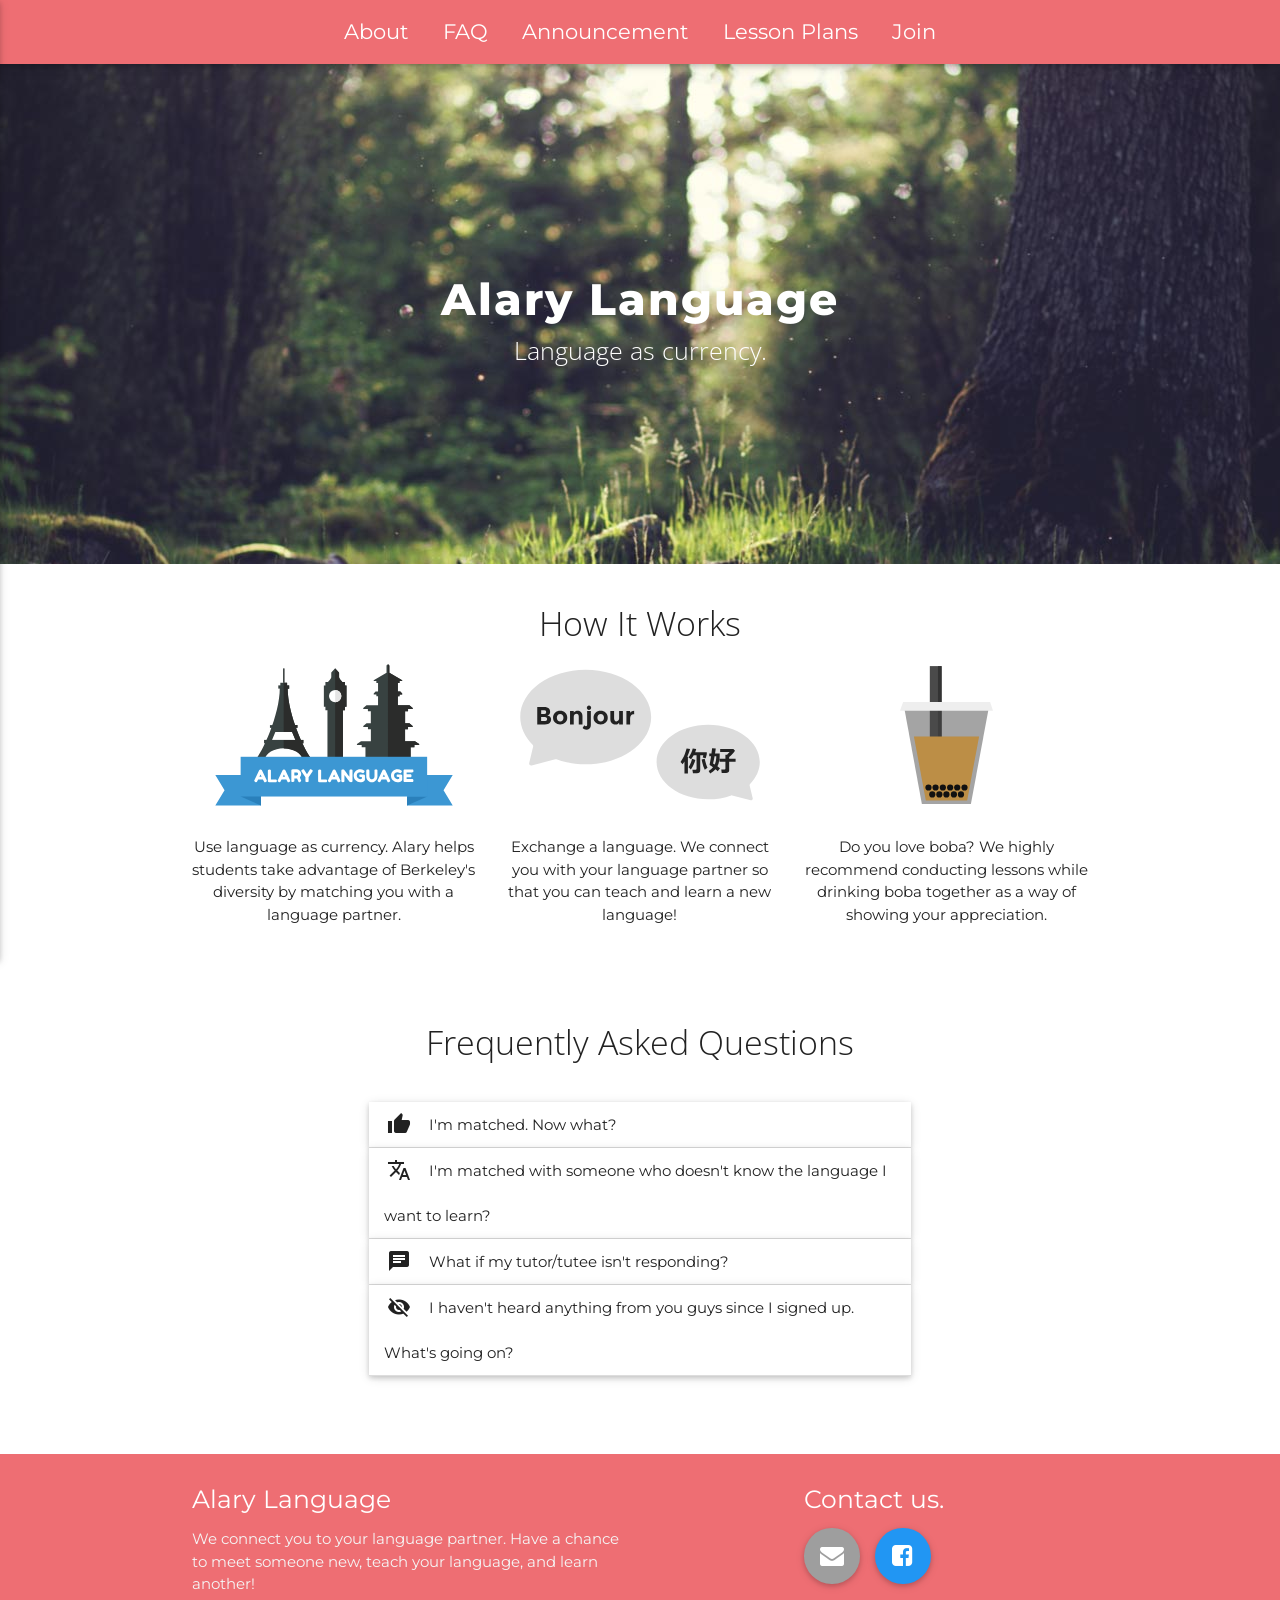
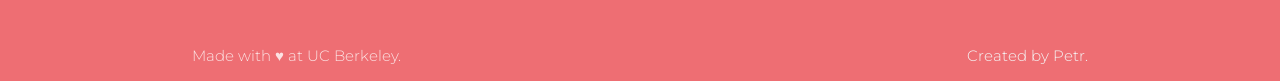
==== commit c3d79c45: "Added circles" ====
--- a/index.html
+++ b/index.html
@@ -123,7 +123,7 @@
         <div class="col l4 offset-l2 s12">
           <h5 class="white-text">Contact us.</h5>
           <ul>
-            <li><a class="grey-text text-lighten-3 footer-link btn-floating btn-large waves-effect waves-light blue" href="mailto:alarylanguage@gmail.com"><i class="fa fa-envelope fa-2x"></i><a class="grey-text text-lighten-3 footer-link btn-floating btn-large waves-effect waves-light grey text-lighten-4" href="http://www.facebook.com/alarylanguage" target="_blank"><i class="fa fa-facebook-square fa-2x" aria-hidden="true"></i></a></li>
+            <li><a class="grey-text text-lighten-3 footer-link btn-floating btn-large waves-effect waves-light grey text-lighten-3" href="mailto:alarylanguage@gmail.com"><i class="fa fa-envelope fa-2x"></i><a class="grey-text text-lighten-3 footer-link btn-floating btn-large waves-effect waves-light blue" href="http://www.facebook.com/alarylanguage" target="_blank"><i class="fa fa-facebook-square fa-2x" aria-hidden="true"></i></a></li>
             <li></li>
           </ul>
         </div>
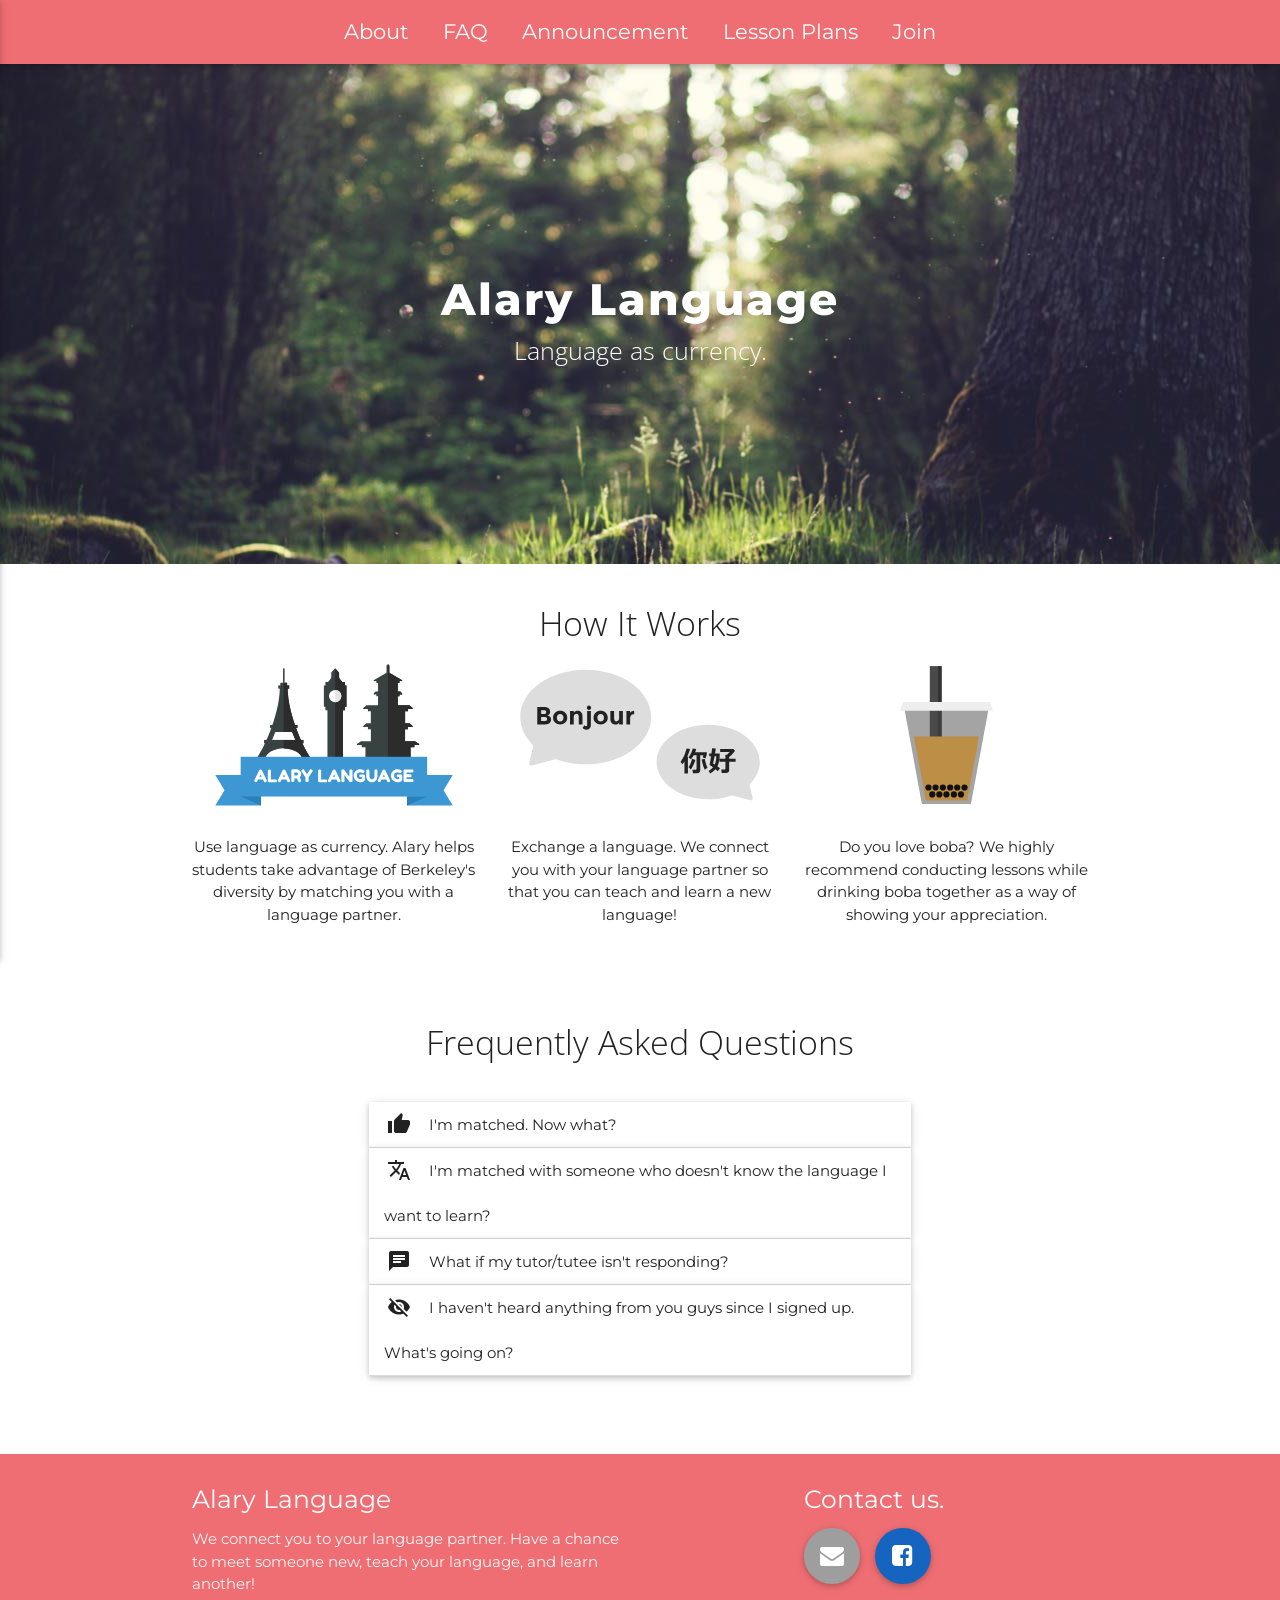
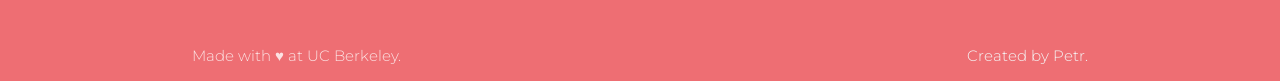
==== commit 43144a2c: "Changed colors" ====
--- a/index.html
+++ b/index.html
@@ -123,7 +123,7 @@
         <div class="col l4 offset-l2 s12">
           <h5 class="white-text">Contact us.</h5>
           <ul>
-            <li><a class="grey-text text-lighten-3 footer-link btn-floating btn-large waves-effect waves-light grey text-lighten-3" href="mailto:alarylanguage@gmail.com"><i class="fa fa-envelope fa-2x"></i><a class="grey-text text-lighten-3 footer-link btn-floating btn-large waves-effect waves-light blue" href="http://www.facebook.com/alarylanguage" target="_blank"><i class="fa fa-facebook-square fa-2x" aria-hidden="true"></i></a></li>
+            <li><a class="grey-text text-lighten-3 footer-link btn-floating btn-large waves-effect waves-light grey" href="mailto:alarylanguage@gmail.com"><i class="fa fa-envelope fa-2x"></i><a class="grey-text text-lighten-3 footer-link btn-floating btn-large waves-effect waves-light blue darken-3" href="http://www.facebook.com/alarylanguage" target="_blank"><i class="fa fa-facebook-square fa-2x" aria-hidden="true"></i></a></li>
             <li></li>
           </ul>
         </div>
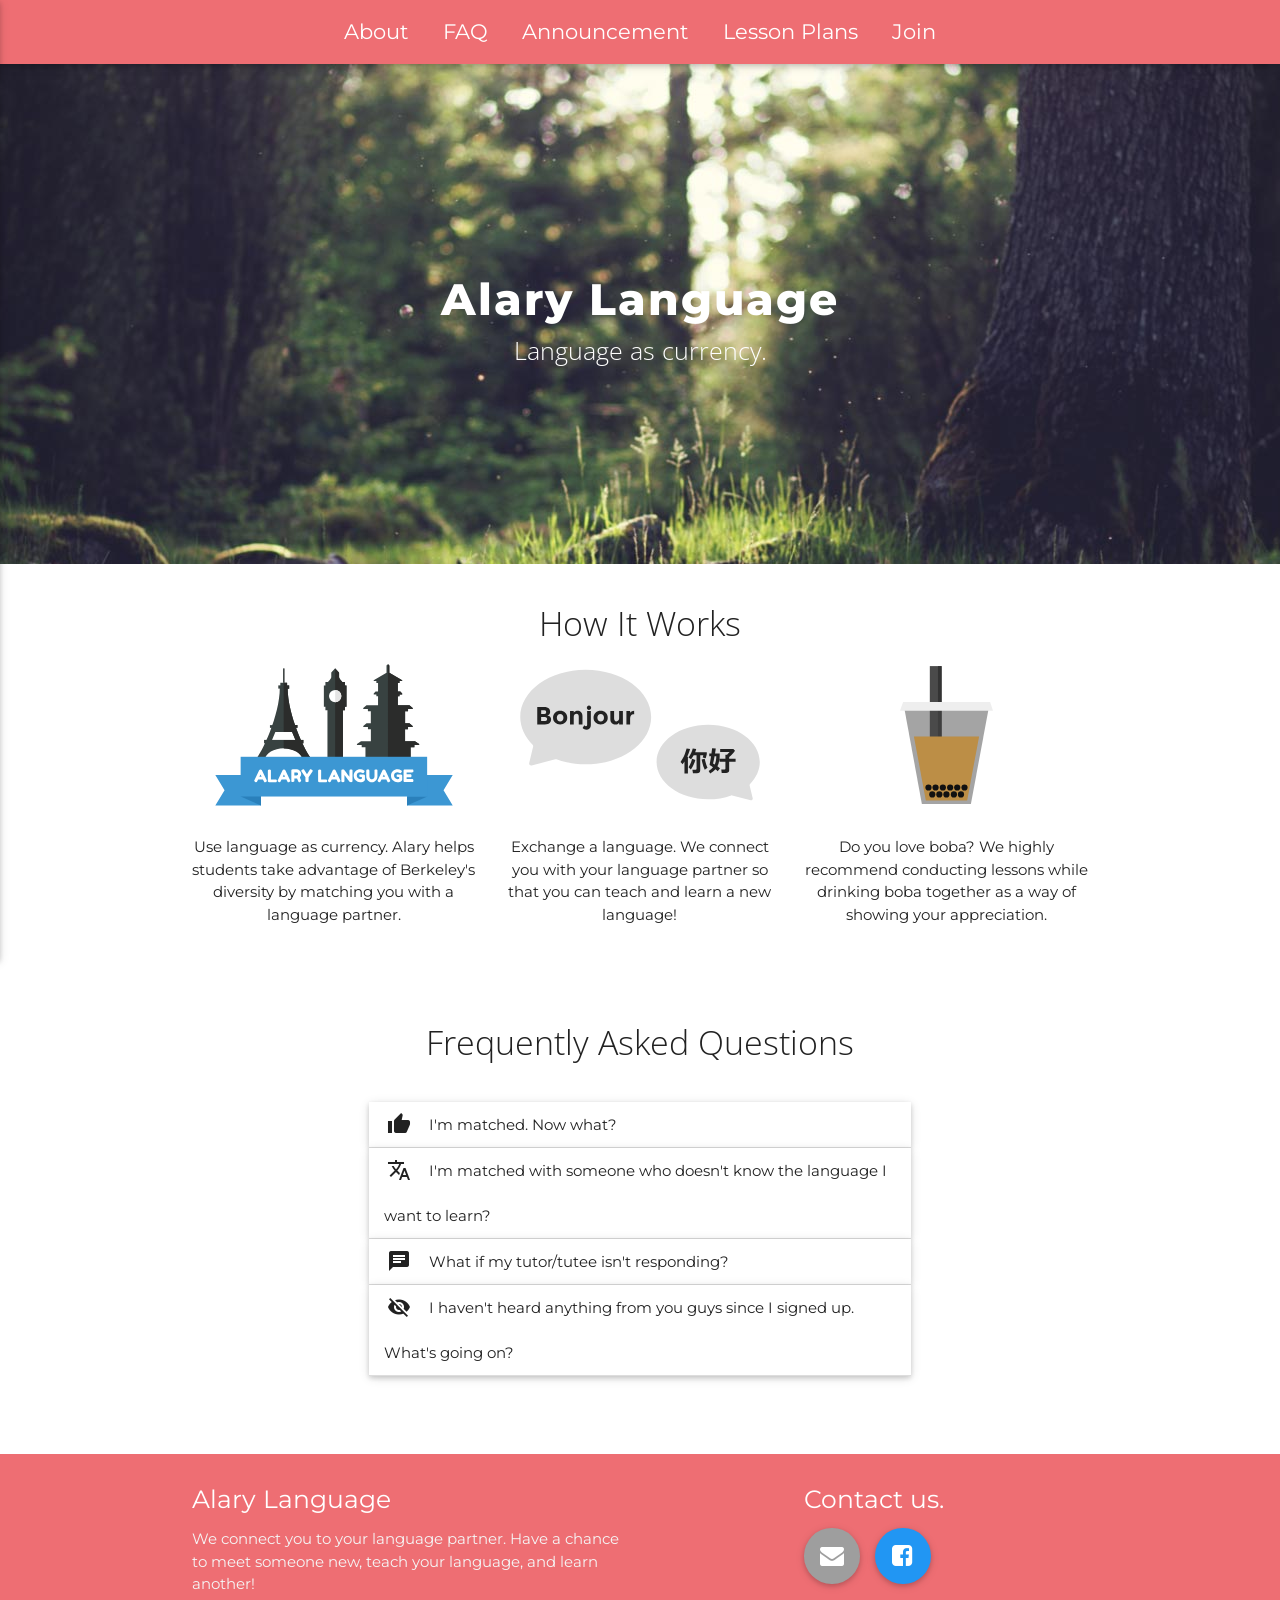
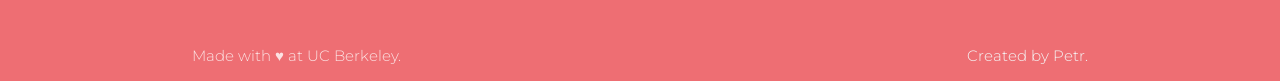
==== commit c22ae4cf: "Changed colors" ====
--- a/index.html
+++ b/index.html
@@ -123,7 +123,7 @@
         <div class="col l4 offset-l2 s12">
           <h5 class="white-text">Contact us.</h5>
           <ul>
-            <li><a class="grey-text text-lighten-3 footer-link btn-floating btn-large waves-effect waves-light grey" href="mailto:alarylanguage@gmail.com"><i class="fa fa-envelope fa-2x"></i><a class="grey-text text-lighten-3 footer-link btn-floating btn-large waves-effect waves-light blue darken-3" href="http://www.facebook.com/alarylanguage" target="_blank"><i class="fa fa-facebook-square fa-2x" aria-hidden="true"></i></a></li>
+            <li><a class="grey-text text-lighten-3 footer-link btn-floating btn-large waves-effect waves-light grey" href="mailto:alarylanguage@gmail.com"><i class="fa fa-envelope fa-2x"></i><a class="grey-text text-lighten-3 footer-link btn-floating btn-large waves-effect waves-light blue" href="http://www.facebook.com/alarylanguage" target="_blank"><i class="fa fa-facebook-square fa-2x" aria-hidden="true"></i></a></li>
             <li></li>
           </ul>
         </div>
